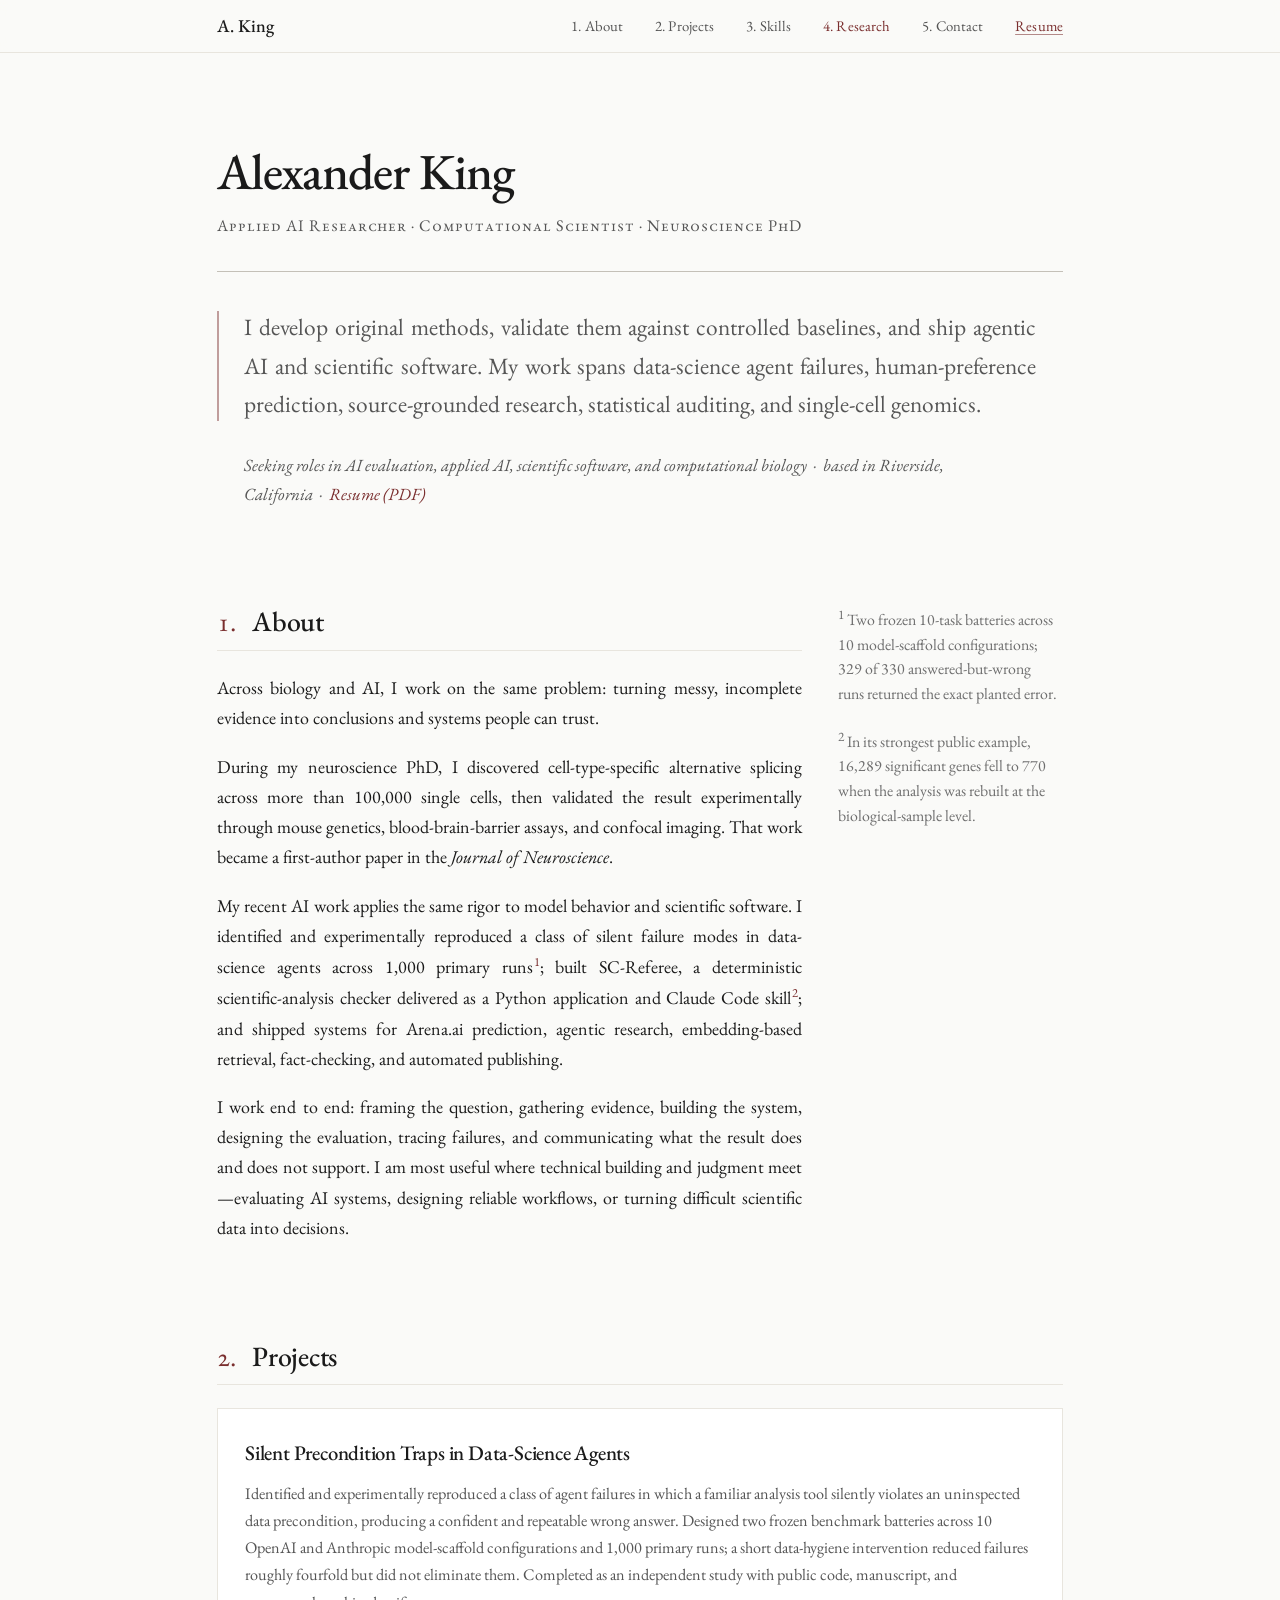
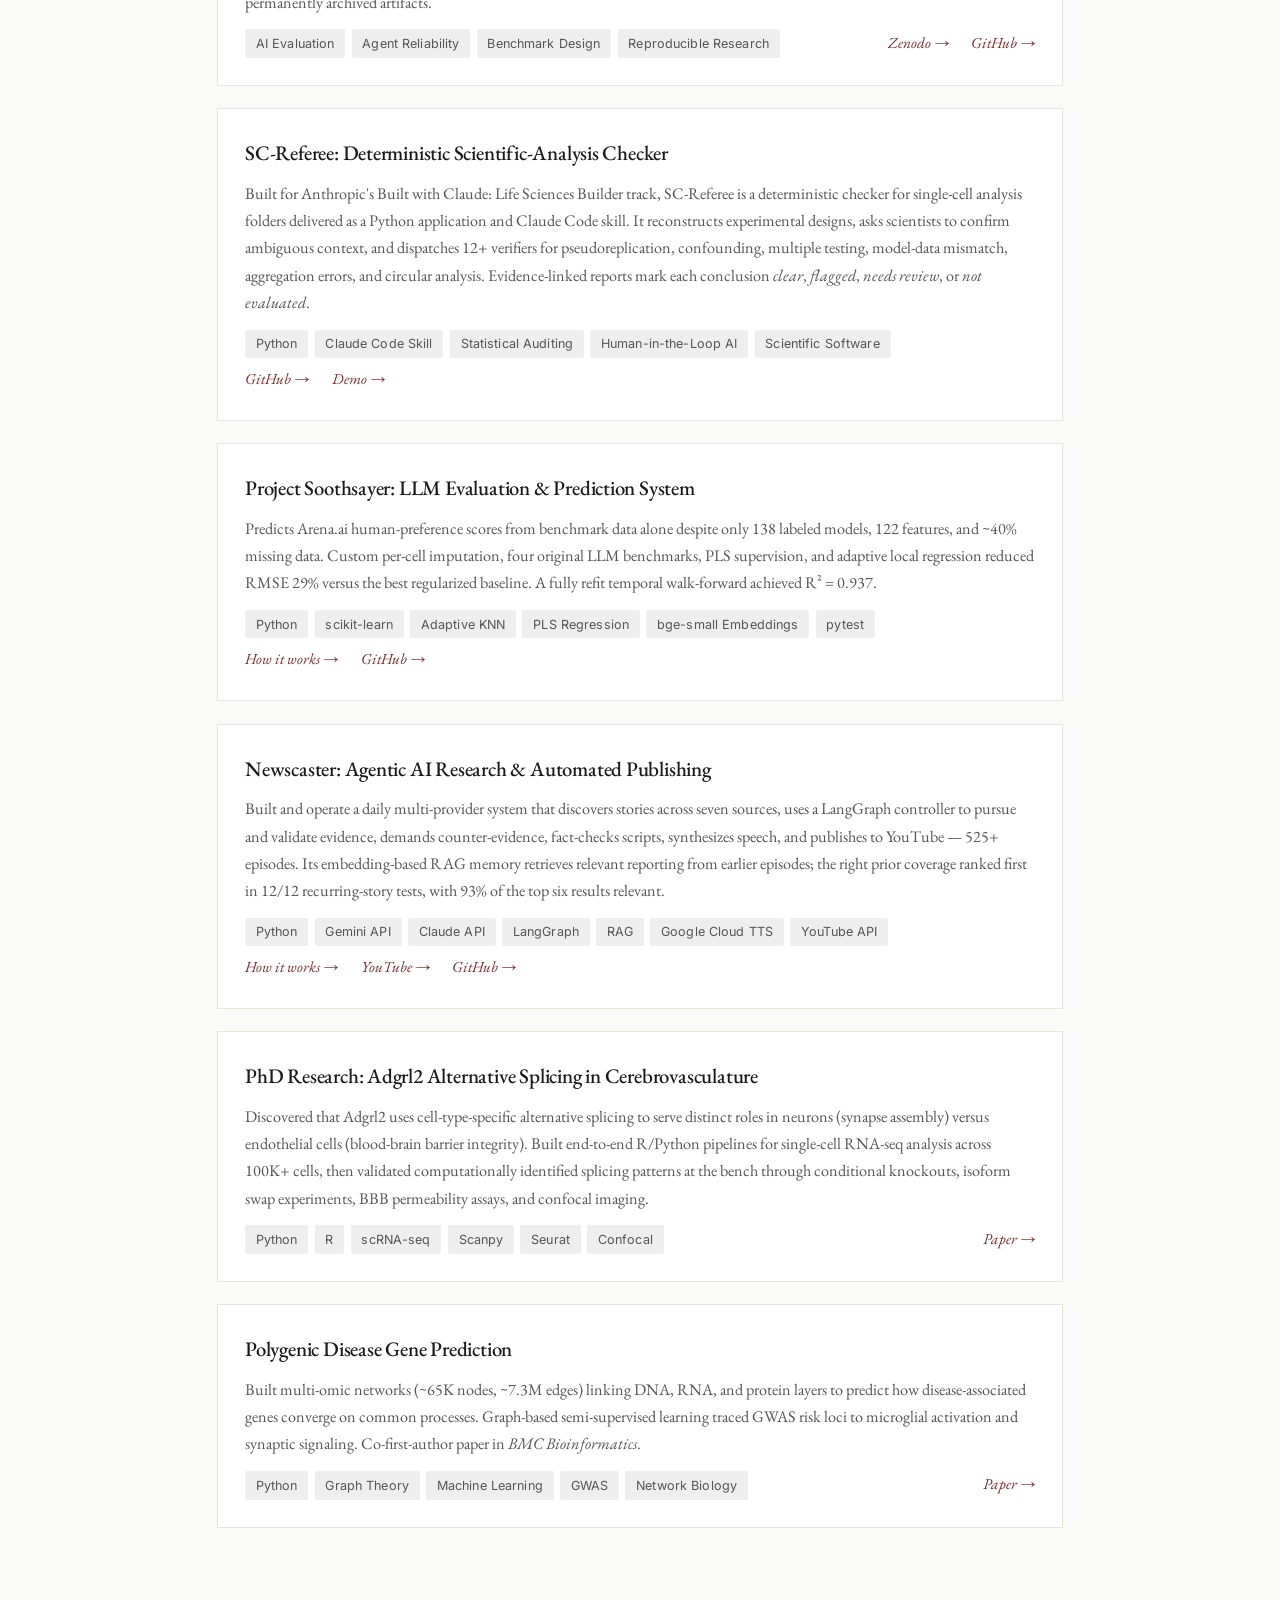
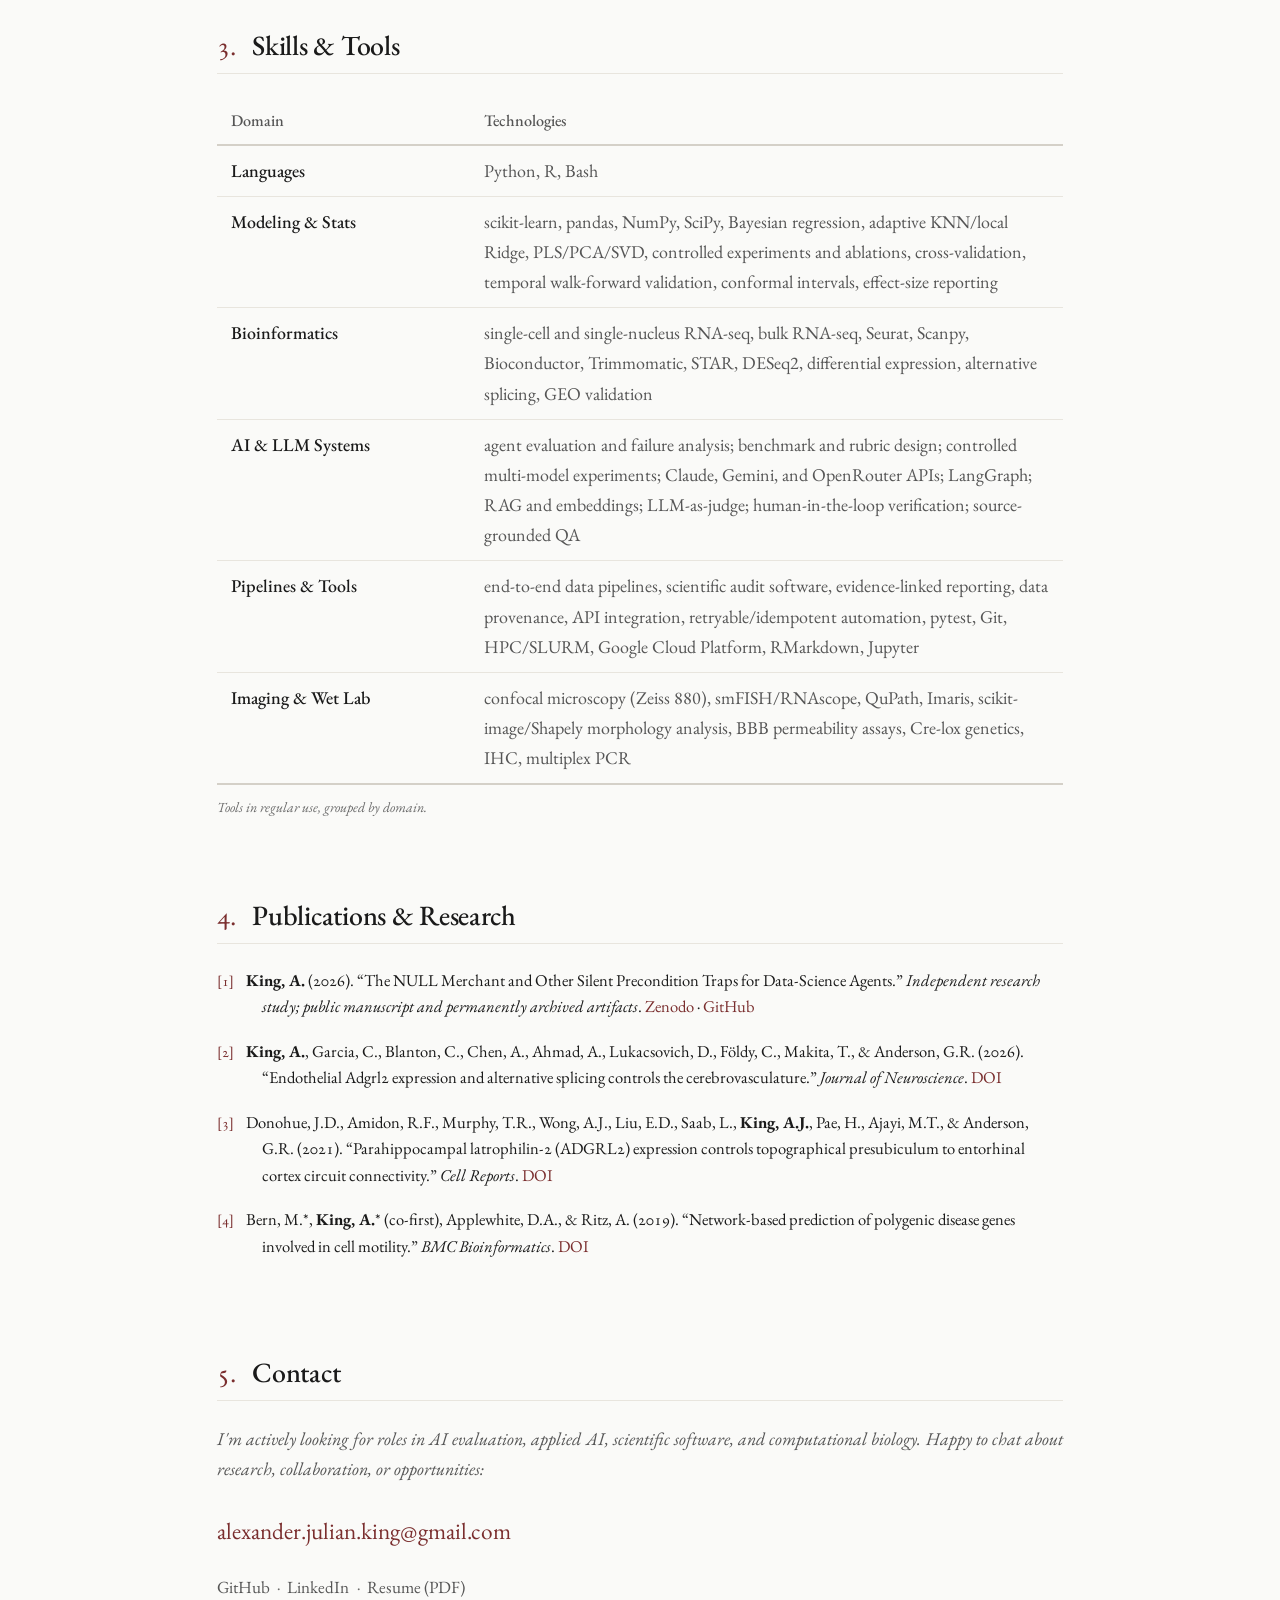
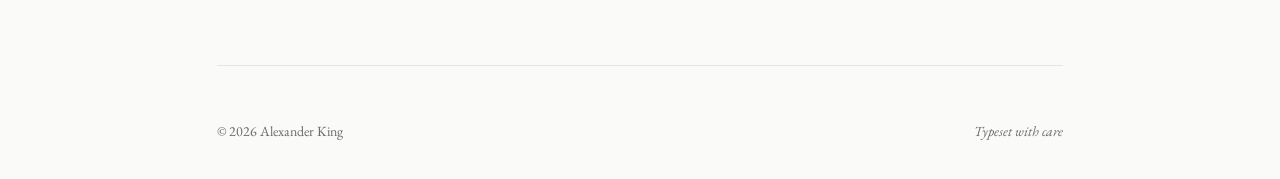
==== index.html @ b2c2dc6d "Refresh portfolio evidence and project framing" ====
<!DOCTYPE html>
<html lang="en">
<head>
  <meta charset="UTF-8">
  <meta name="viewport" content="width=device-width, initial-scale=1.0">
  <title>Alexander King — Applied AI Researcher &amp; Computational Scientist</title>
  <meta name="description" content="Applied AI researcher and neuroscience PhD who develops original methods, validates them against controlled baselines, and ships agentic AI and scientific software.">
  <meta property="og:title" content="Alexander King — Applied AI Researcher &amp; Computational Scientist">
  <meta property="og:description" content="Developing original methods, validating them against controlled baselines, and shipping agentic AI and scientific software.">
  <meta property="og:type" content="website">
  <meta property="og:image" content="og-image.png">
  <meta name="twitter:card" content="summary_large_image">
  <meta name="twitter:title" content="Alexander King — Applied AI Researcher &amp; Computational Scientist">
  <meta name="twitter:description" content="Building and evaluating reliable AI and scientific data systems.">
  <link rel="icon" href="data:image/svg+xml,<svg xmlns='http://www.w3.org/2000/svg' viewBox='0 0 100 100'><text y='.9em' font-size='90' font-family='Georgia, serif' fill='%237a2e2e'>A</text></svg>">
  <script>document.documentElement.classList.add('js');</script>
  <link rel="preconnect" href="https://fonts.googleapis.com">
  <link rel="preconnect" href="https://fonts.gstatic.com" crossorigin>
  <link href="https://fonts.googleapis.com/css2?family=EB+Garamond:ital,wght@0,400;0,500;0,600;1,400;1,500&family=Inter:wght@300;400;500&family=JetBrains+Mono:wght@400&display=swap" rel="stylesheet">
  <style>
    /* ===== Reset & Base ===== */
    *, *::before, *::after { box-sizing: border-box; margin: 0; padding: 0; }

    :root {
      --bg: #fafaf8;
      --bg-alt: #f3f2ef;
      --text: #1a1a1a;
      --text-muted: #555;
      --text-light: #6a6a6a;
      --accent: #7a2e2e;
      --accent-hover: #5c1e1e;
      --border: #d4d0c8;
      --border-light: #e8e5de;
      --card-bg: #ffffff;
      --card-border: #e8e5de;
      --card-hover-shadow: 0 2px 8px rgba(0,0,0,0.06);
      --rule: #c4c0b8;
      --sidenote-text: #6e6e6e;
      --tag-bg: #eee;
      --tag-text: #555;
      --font-serif: 'EB Garamond', 'Georgia', serif;
      --font-sans: 'Inter', -apple-system, sans-serif;
      --font-mono: 'JetBrains Mono', 'Menlo', monospace;
    }

    @media (prefers-color-scheme: dark) {
      :root {
        --bg: #141414;
        --bg-alt: #1c1c1c;
        --text: #d8d4cf;
        --text-muted: #a09a90;
        --text-light: #8a8580;
        --accent: #c46b6b;
        --accent-hover: #d98e8e;
        --border: #2e2e2e;
        --border-light: #252525;
        --card-bg: #1a1a1a;
        --card-border: #2a2a2a;
        --card-hover-shadow: 0 2px 12px rgba(0,0,0,0.3);
        --rule: #333;
        --sidenote-text: #8a8a8a;
        --tag-bg: #262626;
        --tag-text: #999;
      }
    }

    html {
      font-size: 18px;
      -webkit-text-size-adjust: 100%;
    }

    /* Smooth anchor scrolling is motion — gate it accordingly */
    @media (prefers-reduced-motion: no-preference) {
      html { scroll-behavior: smooth; }
    }

    /* Keep anchor targets clear of the sticky nav */
    [id] { scroll-margin-top: 3.4rem; }

    body {
      font-family: var(--font-serif);
      color: var(--text);
      background: var(--bg);
      line-height: 1.68;
      text-rendering: optimizeLegibility;
      -webkit-font-smoothing: antialiased;
    }

    /* Selected text gets the house burgundy, not browser blue */
    ::selection {
      background: color-mix(in srgb, var(--accent) 22%, transparent);
    }

    /* ===== Layout ===== */
    .page-wrapper {
      max-width: 900px;
      margin: 0 auto;
      padding: 0 1.5rem;
      position: relative;
    }

    .content-column {
      max-width: 65ch;
    }

    /* Sidenote margin area */
    .with-sidenotes {
      display: grid;
      grid-template-columns: 65ch 1fr;
      gap: 2rem;
      max-width: 900px;
    }

    .sidenote {
      font-size: 0.88rem;
      color: var(--sidenote-text);
      line-height: 1.55;
      padding-top: 0.25rem;
      font-family: var(--font-serif);
      align-self: start;
    }

    .sidenote-number {
      font-size: 0.7rem;
      color: var(--accent);
      vertical-align: super;
      margin-left: 1px;
    }

    .sidenote-number::after { display: none; }

    .sidenote p {
      margin-bottom: 0.9rem;
      text-align: left;
      padding: 2px 4px;
      margin-left: -4px;
      border-radius: 2px;
      transition: background-color 0.2s ease;
    }

    .sidenote p:last-child {
      margin-bottom: 0;
    }

    /* Reference and margin note illuminate each other — a nod to the curious reader.
       :has() is progressive enhancement; older browsers simply skip it */
    .with-sidenotes:has(#fnref-1:hover) #fn-1,
    .with-sidenotes:has(#fn-1:hover) #fn-1,
    .with-sidenotes:has(#fnref-2:hover) #fn-2,
    .with-sidenotes:has(#fn-2:hover) #fn-2,
    .sidenote p:target {
      background-color: color-mix(in srgb, var(--accent) 9%, transparent);
    }

    .with-sidenotes:has(#fn-1:hover) #fnref-1,
    .with-sidenotes:has(#fn-2:hover) #fnref-2 {
      color: var(--accent-hover);
    }

    /* Section number: starts at reduced opacity, inks in after the rule draws */
    .section-heading .section-number {
      opacity: 0.38;
      transition: opacity 0.55s ease 0.55s;
    }

    .section-heading.visible .section-number {
      opacity: 1;
    }

    /* Sidenote appears slightly after body text — like a typesetter adding margin notes */
    .sidenote.fade-in {
      transition-delay: 380ms;
    }

    @media (max-width: 860px) {
      .with-sidenotes {
        display: block;
        max-width: 65ch;
      }
      .sidenote {
        display: block;
        margin: 0.5rem 0 0.5rem 1.5rem;
        padding: 0.5rem 0 0.5rem 0.75rem;
        border-left: 2px solid var(--border-light);
        font-size: 0.82rem;
      }
    }

    /* ===== Typography ===== */
    h1, h2, h3 {
      font-family: var(--font-serif);
      font-weight: 500;
      letter-spacing: -0.01em;
    }

    .section-heading {
      font-size: 1.55rem;
      margin-bottom: 1.25rem;
      padding-bottom: 0.3rem;
      position: relative;
    }

    .section-heading::after {
      content: '';
      display: block;
      position: absolute;
      bottom: 0;
      left: 0;
      height: 1px;
      background: var(--border-light);
      width: 0;
      transition: width 0.8s cubic-bezier(0.25, 0.46, 0.45, 0.94) 0.12s;
    }

    .section-heading.visible::after {
      width: 100%;
    }

    .section-number {
      color: var(--accent);
      font-variant-numeric: oldstyle-nums;
      margin-right: 0.4em;
      font-weight: 400;
    }

    p {
      margin-bottom: 1rem;
      text-align: justify;
      hyphens: auto;
      -webkit-hyphens: auto;
    }

    a {
      color: var(--accent);
      text-decoration: none;
      position: relative;
      transition: color 0.2s ease;
    }

    a::after {
      content: '';
      position: absolute;
      bottom: -1px;
      left: 0;
      width: 0;
      height: 1px;
      background: var(--accent-hover);
      transition: width 0.25s ease;
    }

    a:hover {
      color: var(--accent-hover);
    }

    a:hover::after {
      width: 100%;
    }

    a:focus-visible {
      outline: 2px solid var(--accent);
      outline-offset: 2px;
      border-radius: 2px;
    }

    /* ===== Header / Hero ===== */
    .hero {
      padding: 5rem 0 2.5rem;
    }

    .hero-name {
      font-family: var(--font-serif);
      font-size: 2.8rem;
      font-weight: 500;
      letter-spacing: -0.02em;
      line-height: 1.15;
      margin-bottom: 0.6rem;
    }

    .hero-subtitle {
      font-family: var(--font-serif);
      font-size: 0.9rem;
      letter-spacing: 0.06em;
      color: var(--text-muted);
      font-variant: small-caps;
      margin-bottom: 1.8rem;
    }

    .hero-rule {
      border: none;
      height: 1px;
      background: var(--rule);
      margin-bottom: 2rem;
    }

    .abstract {
      margin-bottom: 0;
      position: relative;
    }

    /* Vertical rule: draws downward after the hero loads — editorial citation bar */
    .abstract::before {
      content: '';
      position: absolute;
      left: 0;
      top: 0.15em;
      bottom: 0.15em;
      width: 2px;
      background: var(--accent);
      opacity: 0;
      transform: scaleY(0);
      transform-origin: top center;
      animation: drawAbstractRule 0.6s cubic-bezier(0.25, 0.46, 0.45, 0.94) 1.15s forwards;
    }

    @media (max-width: 600px) {
      .abstract::before { display: none; }
    }

    @keyframes drawAbstractRule {
      0%   { opacity: 0;    transform: scaleY(0); }
      18%  { opacity: 0.45; transform: scaleY(0); }
      100% { opacity: 0.45; transform: scaleY(1); }
    }

    .abstract-label {
      font-family: var(--font-serif);
      font-size: 1.1rem;
      font-weight: 400;
      font-style: italic;
      display: block;
      margin-bottom: 0.5rem;
      color: var(--text);
    }

    .abstract p {
      font-size: 1.3rem;
      line-height: 1.65;
      color: var(--text-muted);
      margin-left: 1.5rem;
      margin-right: 1.5rem;
    }

    /* Availability line — the one thing a 45-second reader must not miss */
    .hero-status {
      font-size: 0.95rem;
      font-style: italic;
      color: var(--text-muted);
      margin: 1.5rem 1.5rem 0;
      text-align: left;
      /* Metadata, not prose: never hyphenate */
      hyphens: none;
      -webkit-hyphens: none;
    }

    .hero-status a {
      white-space: nowrap;
    }

    .hero-status .contact-dot {
      margin: 0 0.35rem;
    }

    /* ===== Sections ===== */
    section {
      padding: 2.5rem 0 1.5rem;
    }

    /* ===== Project Cards ===== */
    .project-card {
      border: 1px solid var(--card-border);
      background: var(--card-bg);
      padding: 1.5rem;
      margin-bottom: 1.25rem;
      transition: transform 0.2s ease, box-shadow 0.2s ease;
      position: relative;
    }

    .project-card:hover {
      transform: translateY(-2px);
      box-shadow: var(--card-hover-shadow);
    }

    /* Left accent bar — draws downward on hover like a bookmark */
    .project-card::before {
      content: '';
      position: absolute;
      left: 0;
      top: 0;
      bottom: 0;
      width: 2px;
      background: var(--accent);
      transform: scaleY(0);
      transform-origin: top center;
      transition: transform 0.22s ease;
    }

    .project-card:hover::before {
      transform: scaleY(1);
    }

    .project-title {
      font-family: var(--font-serif);
      font-size: 1.15rem;
      font-weight: 500;
      margin-bottom: 0.5rem;
      color: var(--text);
    }

    .project-desc {
      font-size: 0.9rem;
      color: var(--text-muted);
      margin-bottom: 0.75rem;
      text-align: left;
      /* Sits above the card's stretched-link overlay so the text stays selectable */
      position: relative;
      z-index: 1;
    }

    .project-meta {
      display: flex;
      align-items: center;
      justify-content: space-between;
      flex-wrap: wrap;
      gap: 0.5rem;
    }

    .tags {
      display: flex;
      flex-wrap: wrap;
      gap: 0.35rem;
    }

    .tag {
      font-size: 0.7rem;
      font-family: var(--font-sans);
      background: var(--tag-bg);
      color: var(--tag-text);
      padding: 0.2rem 0.6rem;
      border-radius: 2px;
      letter-spacing: 0.01em;
    }

    .read-more {
      font-size: 0.85rem;
      font-family: var(--font-serif);
      font-style: italic;
      white-space: nowrap;
    }

    .card-links {
      display: flex;
      gap: 1.25rem;
      white-space: nowrap;
    }

    .card-link-primary {
      position: static;
    }

    .card-link-primary::after {
      content: '';
      position: absolute;
      inset: 0;
      width: auto;
      height: auto;
      background: none;
    }

    .card-links a:not(.card-link-primary) {
      position: relative;
      z-index: 1;
    }

    /* ===== Skills Table ===== */
    .skills-table {
      width: 100%;
      border-collapse: collapse;
      font-size: 1rem;
    }

    .skills-table caption {
      caption-side: bottom;
      font-size: 0.78rem;
      color: var(--text-light);
      padding-top: 0.6rem;
      text-align: left;
      font-style: italic;
    }

    .skills-table th,
    .skills-table td {
      text-align: left;
      padding: 0.55rem 0.75rem;
      border-bottom: 1px solid var(--border-light);
    }

    .skills-table thead th {
      border-bottom: 2px solid var(--border);
      font-family: var(--font-serif);
      font-weight: 500;
      font-size: 0.9rem;
      color: var(--text-muted);
    }

    .skills-table tbody th {
      font-weight: 500;
      color: var(--text);
      font-family: var(--font-serif);
      white-space: nowrap;
      vertical-align: top;
      width: 30%;
    }

    .skills-table tbody td {
      color: var(--text-muted);
    }

    .skills-table tbody tr:last-child th,
    .skills-table tbody tr:last-child td {
      border-bottom: 2px solid var(--border);
    }

    /* ===== Bibliography ===== */
    .bib-list {
      list-style: none;
      counter-reset: bib;
    }

    .bib-item {
      padding-left: 2.5rem;
      text-indent: -2.5rem;
      margin-bottom: 1rem;
      font-size: 0.92rem;
      line-height: 1.6;
      text-align: left;
      /* Citation years in oldstyle figures, like a proper journal */
      font-variant-numeric: oldstyle-nums;
    }

    .bib-number {
      font-family: var(--font-serif);
      font-size: 0.82rem;
      color: var(--accent);
      margin-right: 0.5rem;
    }

    .bib-item em {
      font-style: italic;
    }

    /* ===== Contact ===== */
    .contact-preamble {
      font-size: 1rem;
      color: var(--text-muted);
      margin-bottom: 1.5rem;
      font-style: italic;
    }

    .contact-email {
      font-size: 1.3rem;
      margin-bottom: 1.25rem;
    }

    .contact-email a {
      color: var(--accent);
    }

    .contact-secondary {
      list-style: none;
      display: flex;
      gap: 0.4rem;
      align-items: center;
      font-size: 0.95rem;
      color: var(--text-muted);
    }

    .contact-secondary a {
      color: var(--text-muted);
    }

    .contact-secondary a:hover {
      color: var(--accent);
    }

    .contact-dot {
      color: var(--text-light);
      user-select: none;
    }

    /* ===== Footer ===== */
    footer {
      padding: 3rem 0 2rem;
      border-top: 1px solid var(--border-light);
      margin-top: 2rem;
      font-size: 0.78rem;
      color: var(--text-light);
      display: flex;
      justify-content: space-between;
      align-items: center;
    }

    .footer-note {
      font-style: italic;
      font-family: var(--font-serif);
    }

    .hero { position: relative; z-index: 1; }

    /* ===== Scroll Animations ===== */
    /* Hidden start state only applies when JS is running (.js set in <head>),
       so a blocked or failed script never leaves the page blank */
    .js .fade-in {
      opacity: 0;
      transform: translateY(20px);
      transition: opacity 0.6s ease-out, transform 0.6s ease-out;
    }

    .js .fade-in.visible {
      opacity: 1;
      transform: translateY(0);
    }

    .stagger-1 { transition-delay: 0ms; }
    .stagger-2 { transition-delay: 60ms; }
    .stagger-3 { transition-delay: 120ms; }
    .stagger-4 { transition-delay: 180ms; }

    /* Project cards enter from the left (horizontal shift) rather than rising from below */
    .js .project-card.fade-in {
      transform: translateX(-14px);
    }

    .js .project-card.fade-in.visible {
      transform: translateX(0);
    }

    /* Hero load animation */
    .hero-anim {
      opacity: 0;
      transform: translateY(18px);
      animation: heroFadeIn 0.7s ease-out forwards;
    }

    .hero-anim-1 { animation-delay: 0ms; }
    .hero-anim-2 { animation-delay: 120ms; }
    .hero-anim-3 { animation-delay: 240ms; }
    .hero-anim-4 { animation-delay: 400ms; }
    .hero-anim-5 { animation-delay: 520ms; }

    @keyframes heroFadeIn {
      to {
        opacity: 1;
        transform: translateY(0);
      }
    }

    /* Respect reduced motion */
    @media (prefers-reduced-motion: reduce) {
      .js .fade-in {
        opacity: 1;
        transform: none;
        transition: none;
      }
      .hero-anim {
        opacity: 1;
        transform: none;
        animation: none;
      }
      .project-card {
        transition: none;
      }
      .js .project-card.fade-in {
        transform: none;
      }
      .project-card::before {
        transition: none;
      }
      a::after {
        transition: none;
      }
      .section-heading::after {
        transition: none;
        width: 100%;
      }
      .section-heading .section-number {
        opacity: 1;
        transition: none;
      }
      .abstract::before {
        animation: none;
        transform: scaleY(1);
        opacity: 0.45;
      }
      .nav-progress {
        animation: none;
      }
    }

    /* ===== Reading Progress Bar ===== */
    .nav-progress {
      position: absolute;
      bottom: 0;
      left: 0;
      height: 2px;
      background: var(--accent);
      width: 100%;
      transform: scaleX(0);
      transform-origin: left center;
      opacity: 0.85;
      pointer-events: none;
    }

    @supports (animation-timeline: scroll()) {
      .nav-progress {
        animation: nav-progress-grow linear both;
        animation-timeline: scroll(root block);
      }

      @keyframes nav-progress-grow {
        from { transform: scaleX(0); }
        to   { transform: scaleX(1); }
      }
    }

    /* ===== Skip Link ===== */
    .skip-link {
      position: absolute;
      top: -100%;
      left: 1rem;
      padding: 0.5rem 1rem;
      background: var(--accent);
      color: #fff;
      font-family: var(--font-sans);
      font-size: 0.82rem;
      z-index: 200;
      border-radius: 0 0 4px 4px;
    }

    .skip-link:focus {
      top: 0;
    }

    .skip-link::after { display: none; }

    /* ===== Navigation ===== */
    .site-nav {
      position: sticky;
      top: 0;
      background: var(--bg);
      z-index: 100;
      border-bottom: 1px solid var(--border-light);
      padding: 0.6rem 0;
      backdrop-filter: blur(8px);
      -webkit-backdrop-filter: blur(8px);
      background: color-mix(in srgb, var(--bg) 88%, transparent);
    }

    .nav-inner {
      max-width: 900px;
      margin: 0 auto;
      padding: 0 1.5rem;
      display: flex;
      align-items: center;
      gap: 1.75rem;
      overflow-x: auto;
    }

    .nav-name {
      font-family: var(--font-serif);
      font-size: 1rem;
      font-weight: 500;
      color: var(--text);
      text-decoration: none;
      margin-right: auto;
      white-space: nowrap;
    }

    .nav-name::after { display: none; }

    .nav-link {
      font-size: 0.82rem;
      font-family: var(--font-serif);
      color: var(--text-muted);
      text-decoration: none;
      white-space: nowrap;
      letter-spacing: 0.01em;
      transition: color 0.2s;
    }

    .nav-link::after { display: none; }

    .nav-link:hover,
    .nav-link.active {
      color: var(--accent);
    }

    /* Resume link reads as the nav's one quiet call to action.
       The underline marks it as an action, so accent can't be mistaken
       for the scroll-spy's accent-means-active signal */
    .nav-resume {
      color: var(--accent);
      text-decoration: underline;
      text-decoration-thickness: 1px;
      text-underline-offset: 0.2em;
      text-decoration-color: color-mix(in srgb, var(--accent) 55%, transparent);
    }

    .nav-resume:hover {
      color: var(--accent-hover);
      text-decoration-color: var(--accent-hover);
    }

    /* ===== Responsive ===== */
    @media (max-width: 600px) {
      html { font-size: 16px; }

      /* Justification is a desktop signature; at ~40ch it opens rivers */
      p { text-align: left; }

      .hero { padding: 3.5rem 0 2rem; }

      .hero-name { font-size: 2.1rem; }

      .hero-subtitle { font-size: 0.75rem; }

      .abstract p {
        margin-left: 0.5rem;
        margin-right: 0.5rem;
      }

      .hero-status {
        margin-left: 0.5rem;
        margin-right: 0.5rem;
      }

      .section-heading { font-size: 1.35rem; }

      .project-card { padding: 1.2rem; }

      /* Skills table stacks: domain becomes a small label above its list */
      .skills-table,
      .skills-table tbody,
      .skills-table tr,
      .skills-table tbody th,
      .skills-table td {
        display: block;
        width: 100%;
      }

      .skills-table thead,
      .skills-table caption {
        position: absolute;
        width: 1px;
        height: 1px;
        overflow: hidden;
        clip-path: inset(50%);
      }

      .skills-table tbody th {
        white-space: normal;
        border-bottom: none;
        padding: 0.9rem 0 0.15rem;
        font-family: var(--font-sans);
        font-weight: 500;
        font-size: 0.72rem;
        letter-spacing: 0.08em;
        text-transform: uppercase;
        color: var(--text-muted);
      }

      .skills-table td {
        padding: 0 0 0.9rem;
        border-bottom: 1px solid var(--border-light);
      }

      .skills-table tbody tr:last-child th { border-bottom: none; }

      footer { flex-direction: column; gap: 0.5rem; text-align: center; }

      .nav-inner { gap: 1rem; padding: 0 1rem; }

      .nav-link { padding: 0.5rem 0; }

      .nav-link .nav-number { display: none; }

      /* Six links don't fit at 375px; mobile gets the resume in the hero and contact instead */
      .nav-resume { display: none; }
    }

    /* ===== Print ===== */
    @media print {
      .site-nav { display: none; }

      body {
        font-size: 11pt;
        color: #000;
        background: #fff;
      }

      .page-wrapper { max-width: 100%; padding: 0; }

      .hero { padding: 1cm 0; }

      section { padding: 0.5cm 0; break-inside: avoid; }

      .project-card {
        box-shadow: none;
        border: 1px solid #ccc;
        break-inside: avoid;
      }

      .project-card:hover { transform: none; box-shadow: none; }

      a { color: #000; }
      a::after { display: none; }

      .fade-in {
        opacity: 1 !important;
        transform: none !important;
      }

      footer { border-top: 1px solid #ccc; }
    }
  </style>
</head>
<body>

  <a href="#main" class="skip-link">Skip to content</a>

  <!-- Navigation -->
  <nav class="site-nav" aria-label="Primary navigation">
    <div class="nav-progress" aria-hidden="true"></div>
    <div class="nav-inner">
      <a href="#top" class="nav-name">A. King</a>
      <a href="#about" class="nav-link"><span class="nav-number">1. </span>About</a>
      <a href="#projects" class="nav-link"><span class="nav-number">2. </span>Projects</a>
      <a href="#skills" class="nav-link"><span class="nav-number">3. </span>Skills</a>
      <a href="#publications" class="nav-link"><span class="nav-number">4. </span>Research</a>
      <a href="#contact" class="nav-link"><span class="nav-number">5. </span>Contact</a>
      <a href="Alexander_King_Resume.pdf" class="nav-link nav-resume" target="_blank" rel="noopener">Resume</a>
    </div>
  </nav>

  <div class="page-wrapper">

    <!-- Hero -->
    <header class="hero" id="top">
      <h1 class="hero-name hero-anim hero-anim-1">Alexander King</h1>
      <p class="hero-subtitle hero-anim hero-anim-2">Applied AI Researcher &middot; Computational Scientist &middot; Neuroscience PhD</p>
      <hr class="hero-rule hero-anim hero-anim-3" aria-hidden="true">
      <div class="abstract hero-anim hero-anim-4">

        <p>I develop original methods, validate them against controlled baselines, and ship agentic AI and scientific software. My work spans data-science agent failures, human-preference prediction, source-grounded research, statistical auditing, and single-cell genomics.</p>
      </div>
      <p class="hero-status hero-anim hero-anim-5">Seeking roles in AI evaluation, applied AI, scientific software, and computational biology<span class="contact-dot" aria-hidden="true">&middot;</span>based in Riverside, California<span class="contact-dot" aria-hidden="true">&middot;</span><a href="Alexander_King_Resume.pdf" target="_blank" rel="noopener">Resume (PDF)</a></p>
    </header>

    <main id="main">

      <!-- Section 1: About -->
      <section id="about" aria-labelledby="about-heading">
        <div class="with-sidenotes">
          <div>
            <h2 class="section-heading fade-in" id="about-heading">
              <span class="section-number">1.</span> About
            </h2>
            <p class="fade-in stagger-1">Across biology and AI, I work on the same problem: turning messy, incomplete evidence into conclusions and systems people can trust.</p>
            <p class="fade-in stagger-2">During my neuroscience PhD, I discovered cell-type-specific alternative splicing across more than 100,000 single cells, then validated the result experimentally through mouse genetics, blood-brain-barrier assays, and confocal imaging. That work became a first-author paper in the <em>Journal of Neuroscience</em>.</p>
            <p class="fade-in stagger-3">My recent AI work applies the same rigor to model behavior and scientific software. I identified and experimentally reproduced a class of silent failure modes in data-science agents across 1,000 primary runs<a class="sidenote-number" id="fnref-1" href="#fn-1" role="doc-noteref" aria-label="Sidenote 1">1</a>; built SC-Referee, a deterministic scientific-analysis checker delivered as a Python application and Claude Code skill<a class="sidenote-number" id="fnref-2" href="#fn-2" role="doc-noteref" aria-label="Sidenote 2">2</a>; and shipped systems for Arena.ai prediction, agentic research, embedding-based retrieval, fact-checking, and automated publishing.</p>
            <p class="fade-in stagger-4">I work end to end: framing the question, gathering evidence, building the system, designing the evaluation, tracing failures, and communicating what the result does and does not support. I am most useful where technical building and judgment meet&mdash;evaluating AI systems, designing reliable workflows, or turning difficult scientific data into decisions.</p>
          </div>
          <aside class="sidenote fade-in" aria-label="Sidenotes">
            <p id="fn-1" role="doc-footnote"><sup>1</sup> Two frozen 10-task batteries across 10 model-scaffold configurations; 329 of 330 answered-but-wrong runs returned the exact planted error.</p>
            <p id="fn-2" role="doc-footnote"><sup>2</sup> In its strongest public example, 16,289 significant genes fell to 770 when the analysis was rebuilt at the biological-sample level.</p>
          </aside>
        </div>
      </section>

      <!-- Section 2: Projects -->
      <section id="projects" aria-labelledby="projects-heading">
        <h2 class="section-heading fade-in" id="projects-heading">
          <span class="section-number">2.</span> Projects
        </h2>

        <article class="project-card fade-in stagger-1">
          <h3 class="project-title">Silent Precondition Traps in Data-Science Agents</h3>
          <p class="project-desc">Identified and experimentally reproduced a class of agent failures in which a familiar analysis tool silently violates an uninspected data precondition, producing a confident and repeatable wrong answer. Designed two frozen benchmark batteries across 10 OpenAI and Anthropic model-scaffold configurations and 1,000 primary runs; a short data-hygiene intervention reduced failures roughly fourfold but did not eliminate them. Completed as an independent study with public code, manuscript, and permanently archived artifacts.</p>
          <div class="project-meta">
            <div class="tags">
              <span class="tag">AI Evaluation</span>
              <span class="tag">Agent Reliability</span>
              <span class="tag">Benchmark Design</span>
              <span class="tag">Reproducible Research</span>
            </div>
            <span class="card-links">
              <a href="https://doi.org/10.5281/zenodo.21383254" class="read-more card-link-primary" target="_blank" rel="noopener noreferrer" aria-label="View the permanent research archive on Zenodo">Zenodo &rarr;</a>
              <a href="https://github.com/AlexanderJulianKing/silent-precondition-traps" class="read-more" target="_blank" rel="noopener noreferrer" aria-label="View Silent Precondition Traps on GitHub">GitHub &rarr;</a>
            </span>
          </div>
        </article>

        <article class="project-card fade-in stagger-2">
          <h3 class="project-title">SC-Referee: Deterministic Scientific-Analysis Checker</h3>
          <p class="project-desc">Built for Anthropic's Built with Claude: Life Sciences Builder track, SC-Referee is a deterministic checker for single-cell analysis folders delivered as a Python application and Claude Code skill. It reconstructs experimental designs, asks scientists to confirm ambiguous context, and dispatches 12+ verifiers for pseudoreplication, confounding, multiple testing, model-data mismatch, aggregation errors, and circular analysis. Evidence-linked reports mark each conclusion <em>clear</em>, <em>flagged</em>, <em>needs review</em>, or <em>not evaluated</em>.</p>
          <div class="project-meta">
            <div class="tags">
              <span class="tag">Python</span>
              <span class="tag">Claude Code Skill</span>
              <span class="tag">Statistical Auditing</span>
              <span class="tag">Human-in-the-Loop AI</span>
              <span class="tag">Scientific Software</span>
            </div>
            <span class="card-links">
              <a href="https://github.com/AlexanderJulianKing/sc-referee" class="read-more card-link-primary" target="_blank" rel="noopener noreferrer" aria-label="View SC-Referee on GitHub">GitHub &rarr;</a>
              <a href="https://www.youtube.com/watch?v=1VGWTWFhlNI" class="read-more" target="_blank" rel="noopener noreferrer" aria-label="Watch the SC-Referee demo">Demo &rarr;</a>
            </span>
          </div>
        </article>

        <article class="project-card fade-in stagger-3">
          <h3 class="project-title">Project Soothsayer: LLM Evaluation &amp; Prediction System</h3>
          <p class="project-desc">Predicts Arena.ai human-preference scores from benchmark data alone despite only 138 labeled models, 122 features, and ~40% missing data. Custom per-cell imputation, four original LLM benchmarks, PLS supervision, and adaptive local regression reduced RMSE 29% versus the best regularized baseline. A fully refit temporal walk-forward achieved R&sup2; = 0.937.</p>
          <div class="project-meta">
            <div class="tags">
              <span class="tag">Python</span>
              <span class="tag">scikit-learn</span>
              <span class="tag">Adaptive KNN</span>
              <span class="tag">PLS Regression</span>
              <span class="tag">bge-small Embeddings</span>
              <span class="tag">pytest</span>
            </div>
            <span class="card-links">
              <a href="soothsayer_explainer.html" class="read-more card-link-primary" aria-label="Read the Soothsayer deep dive">How it works &rarr;</a>
              <a href="https://github.com/AlexanderJulianKing/project-soothsayer" class="read-more" target="_blank" rel="noopener noreferrer" aria-label="View Soothsayer on GitHub">GitHub &rarr;</a>
            </span>
          </div>
        </article>

        <article class="project-card fade-in stagger-4">
          <h3 class="project-title">Newscaster: Agentic AI Research &amp; Automated Publishing</h3>
          <p class="project-desc">Built and operate a daily multi-provider system that discovers stories across seven sources, uses a LangGraph controller to pursue and validate evidence, demands counter-evidence, fact-checks scripts, synthesizes speech, and publishes to YouTube &mdash; 525+ episodes. Its embedding-based RAG memory retrieves relevant reporting from earlier episodes; the right prior coverage ranked first in 12/12 recurring-story tests, with 93% of the top six results relevant.</p>
          <div class="project-meta">
            <div class="tags">
              <span class="tag">Python</span>
              <span class="tag">Gemini API</span>
              <span class="tag">Claude API</span>
              <span class="tag">LangGraph</span>
              <span class="tag">RAG</span>
              <span class="tag">Google Cloud TTS</span>
              <span class="tag">YouTube API</span>
            </div>
            <span class="card-links">
              <a href="newscaster_overview.html" class="read-more card-link-primary" aria-label="Read the Newscaster deep dive">How it works &rarr;</a>
              <a href="https://www.youtube.com/@NewsFromAlex" class="read-more" target="_blank" rel="noopener noreferrer" aria-label="View Newscaster on YouTube">YouTube &rarr;</a>
              <a href="https://github.com/AlexanderJulianKing/ai-news-podcast" class="read-more" target="_blank" rel="noopener noreferrer" aria-label="View Newscaster on GitHub">GitHub &rarr;</a>
            </span>
          </div>
        </article>

        <article class="project-card fade-in stagger-1">
          <h3 class="project-title">PhD Research: Adgrl2 Alternative Splicing in Cerebrovasculature</h3>
          <p class="project-desc">Discovered that Adgrl2 uses cell-type-specific alternative splicing to serve distinct roles in neurons (synapse assembly) versus endothelial cells (blood-brain barrier integrity). Built end-to-end R/Python pipelines for single-cell RNA-seq analysis across 100K+ cells, then validated computationally identified splicing patterns at the bench through conditional knockouts, isoform swap experiments, BBB permeability assays, and confocal imaging.</p>
          <div class="project-meta">
            <div class="tags">
              <span class="tag">Python</span>
              <span class="tag">R</span>
              <span class="tag">scRNA-seq</span>
              <span class="tag">Scanpy</span>
              <span class="tag">Seurat</span>
              <span class="tag">Confocal</span>
            </div>
            <a href="https://www.jneurosci.org/content/46/16/e0019262026" class="read-more card-link-primary" target="_blank" rel="noopener noreferrer" aria-label="Read the paper in the Journal of Neuroscience">Paper &rarr;</a>
          </div>
        </article>

        <article class="project-card fade-in stagger-2">
          <h3 class="project-title">Polygenic Disease Gene Prediction</h3>
          <p class="project-desc">Built multi-omic networks (~65K nodes, ~7.3M edges) linking DNA, RNA, and protein layers to predict how disease-associated genes converge on common processes. Graph-based semi-supervised learning traced GWAS risk loci to microglial activation and synaptic signaling. Co-first-author paper in <em>BMC Bioinformatics</em>.</p>
          <div class="project-meta">
            <div class="tags">
              <span class="tag">Python</span>
              <span class="tag">Graph Theory</span>
              <span class="tag">Machine Learning</span>
              <span class="tag">GWAS</span>
              <span class="tag">Network Biology</span>
            </div>
            <a href="https://bmcbioinformatics.biomedcentral.com/articles/10.1186/s12859-019-2834-1" class="read-more card-link-primary" target="_blank" rel="noopener noreferrer" aria-label="Read the BMC Bioinformatics paper">Paper &rarr;</a>
          </div>
        </article>
      </section>

      <!-- Section 3: Skills & Tools -->
      <section id="skills" aria-labelledby="skills-heading">
        <h2 class="section-heading fade-in" id="skills-heading">
          <span class="section-number">3.</span> Skills &amp; Tools
        </h2>
        <div class="fade-in stagger-1">
          <table class="skills-table">
            <caption>Tools in regular use, grouped by domain.</caption>
            <thead>
              <tr>
                <th scope="col">Domain</th>
                <th scope="col">Technologies</th>
              </tr>
            </thead>
            <tbody>
              <tr>
                <th scope="row">Languages</th>
                <td>Python, R, Bash</td>
              </tr>
              <tr>
                <th scope="row">Modeling &amp; Stats</th>
                <td>scikit-learn, pandas, NumPy, SciPy, Bayesian regression, adaptive KNN/local Ridge, PLS/PCA/SVD, controlled experiments and ablations, cross-validation, temporal walk-forward validation, conformal intervals, effect-size reporting</td>
              </tr>
              <tr>
                <th scope="row">Bioinformatics</th>
                <td>single-cell and single-nucleus RNA-seq, bulk RNA-seq, Seurat, Scanpy, Bioconductor, Trimmomatic, STAR, DESeq2, differential expression, alternative splicing, GEO validation</td>
              </tr>
              <tr>
                <th scope="row">AI &amp; LLM Systems</th>
                <td>agent evaluation and failure analysis; benchmark and rubric design; controlled multi-model experiments; Claude, Gemini, and OpenRouter APIs; LangGraph; RAG and embeddings; LLM-as-judge; human-in-the-loop verification; source-grounded QA</td>
              </tr>
              <tr>
                <th scope="row">Pipelines &amp; Tools</th>
                <td>end-to-end data pipelines, scientific audit software, evidence-linked reporting, data provenance, API integration, retryable/idempotent automation, pytest, Git, HPC/SLURM, Google Cloud Platform, RMarkdown, Jupyter</td>
              </tr>
              <tr>
                <th scope="row">Imaging &amp; Wet Lab</th>
                <td>confocal microscopy (Zeiss 880), smFISH/RNAscope, QuPath, Imaris, scikit-image/Shapely morphology analysis, BBB permeability assays, Cre-lox genetics, IHC, multiplex PCR</td>
              </tr>
            </tbody>
          </table>
        </div>
      </section>

      <!-- Section 4: Publications & Research -->
      <section id="publications" aria-labelledby="pub-heading">
        <h2 class="section-heading fade-in" id="pub-heading">
          <span class="section-number">4.</span> Publications &amp; Research
        </h2>
        <ol class="bib-list">
          <li class="bib-item fade-in stagger-1">
            <span class="bib-number">[1]</span>
            <strong>King, A.</strong> (2026). &ldquo;The NULL Merchant and Other Silent Precondition Traps for Data-Science Agents.&rdquo; <em>Independent research study; public manuscript and permanently archived artifacts</em>. <a href="https://doi.org/10.5281/zenodo.21383254" target="_blank" rel="noopener noreferrer">Zenodo</a> · <a href="https://github.com/AlexanderJulianKing/silent-precondition-traps" target="_blank" rel="noopener noreferrer">GitHub</a>
          </li>
          <li class="bib-item fade-in stagger-2">
            <span class="bib-number">[2]</span>
            <strong>King, A.</strong>, Garcia, C., Blanton, C., Chen, A., Ahmad, A., Lukacsovich, D., F&ouml;ldy, C., Makita, T., &amp; Anderson, G.R. (2026). &ldquo;Endothelial Adgrl2 expression and alternative splicing controls the cerebrovasculature.&rdquo; <em>Journal of Neuroscience</em>. <a href="https://www.jneurosci.org/content/46/16/e0019262026" target="_blank" rel="noopener noreferrer">DOI</a>
          </li>
          <li class="bib-item fade-in stagger-3">
            <span class="bib-number">[3]</span>
            Donohue, J.D., Amidon, R.F., Murphy, T.R., Wong, A.J., Liu, E.D., Saab, L., <strong>King, A.J.</strong>, Pae, H., Ajayi, M.T., &amp; Anderson, G.R. (2021). &ldquo;Parahippocampal latrophilin-2 (ADGRL2) expression controls topographical presubiculum to entorhinal cortex circuit connectivity.&rdquo; <em>Cell Reports</em>. <a href="https://www.cell.com/cell-reports/fulltext/S2211-1247(21)01513-8" target="_blank" rel="noopener noreferrer">DOI</a>
          </li>
          <li class="bib-item fade-in stagger-4">
            <span class="bib-number">[4]</span>
Bern, M.*, <strong>King, A.</strong>* (co-first), Applewhite, D.A., &amp; Ritz, A. (2019). &ldquo;Network-based prediction of polygenic disease genes involved in cell motility.&rdquo; <em>BMC Bioinformatics</em>. <a href="https://bmcbioinformatics.biomedcentral.com/articles/10.1186/s12859-019-2834-1" target="_blank" rel="noopener noreferrer">DOI</a>
          </li>
        </ol>
      </section>

      <!-- Section 5: Contact -->
      <section id="contact" aria-labelledby="contact-heading">
        <h2 class="section-heading fade-in" id="contact-heading">
          <span class="section-number">5.</span> Contact
        </h2>
        <p class="contact-preamble fade-in stagger-1">I'm actively looking for roles in AI evaluation, applied AI, scientific software, and computational biology. Happy to chat about research, collaboration, or opportunities:</p>
        <p class="contact-email fade-in stagger-2"><a href="mailto:alexander.julian.king@gmail.com">alexander.julian.king@gmail.com</a></p>
        <ul class="contact-secondary fade-in stagger-3">
          <li><a href="https://github.com/AlexanderJulianKing" target="_blank" rel="noopener noreferrer">GitHub</a></li>
          <li><span class="contact-dot" aria-hidden="true">&middot;</span></li>
          <li><a href="https://www.linkedin.com/in/alexander-julian-king/" target="_blank" rel="noopener noreferrer">LinkedIn</a></li>
          <li><span class="contact-dot" aria-hidden="true">&middot;</span></li>
          <li><a href="Alexander_King_Resume.pdf" target="_blank" rel="noopener">Resume (PDF)</a></li>
        </ul>
      </section>

    </main>

    <footer>
      <span>&copy; 2026 Alexander King</span>
      <span class="footer-note">Typeset with care</span>
    </footer>

  </div>

  <script>
    // Intersection Observer for scroll-triggered fade-ins
    (function() {
      if (window.matchMedia('(prefers-reduced-motion: reduce)').matches) return;

      const observer = new IntersectionObserver(function(entries) {
        entries.forEach(function(entry) {
          if (entry.isIntersecting) {
            entry.target.classList.add('visible');
            observer.unobserve(entry.target);
          }
        });
      }, {
        threshold: 0.1,
        rootMargin: '0px 0px -40px 0px'
      });

      document.querySelectorAll('.fade-in').forEach(function(el) {
        observer.observe(el);
      });
    })();

    // Scroll-spy for active nav state
    (function() {
      var sections = document.querySelectorAll('section[id]');
      var navLinks = document.querySelectorAll('.nav-link');
      var navMap = {};
      navLinks.forEach(function(link) {
        var id = link.getAttribute('href').replace('#', '');
        navMap[id] = link;
      });

      var spy = new IntersectionObserver(function(entries) {
        entries.forEach(function(entry) {
          if (entry.isIntersecting) {
            navLinks.forEach(function(l) { l.classList.remove('active'); });
            var link = navMap[entry.target.id];
            if (link) link.classList.add('active');
          }
        });
      }, {
        threshold: 0,
        rootMargin: '-20% 0px -60% 0px'
      });

      sections.forEach(function(s) { spy.observe(s); });
    })();

    // Reading progress bar — JS fallback for browsers without CSS scroll-driven animations
    (function() {
      if (window.matchMedia('(prefers-reduced-motion: reduce)').matches) return;
      if (CSS && CSS.supports && CSS.supports('animation-timeline: scroll()')) return;
      var bar = document.querySelector('.nav-progress');
      if (!bar) return;
      function updateProgress() {
        var scrolled = window.scrollY;
        var total = document.documentElement.scrollHeight - window.innerHeight;
        bar.style.transform = 'scaleX(' + (total > 0 ? (scrolled / total) : 0) + ')';
      }
      window.addEventListener('scroll', updateProgress, { passive: true });
      updateProgress();
    })();

    // A note for the reader who opens the console
    console.log('%cTypeset with care.', "font-family: Georgia, serif; font-style: italic; font-size: 14px; color: #7a2e2e;");
    console.log('No frameworks, no build step, one HTML file. View source is the documentation.');
  </script>

</body>
</html>
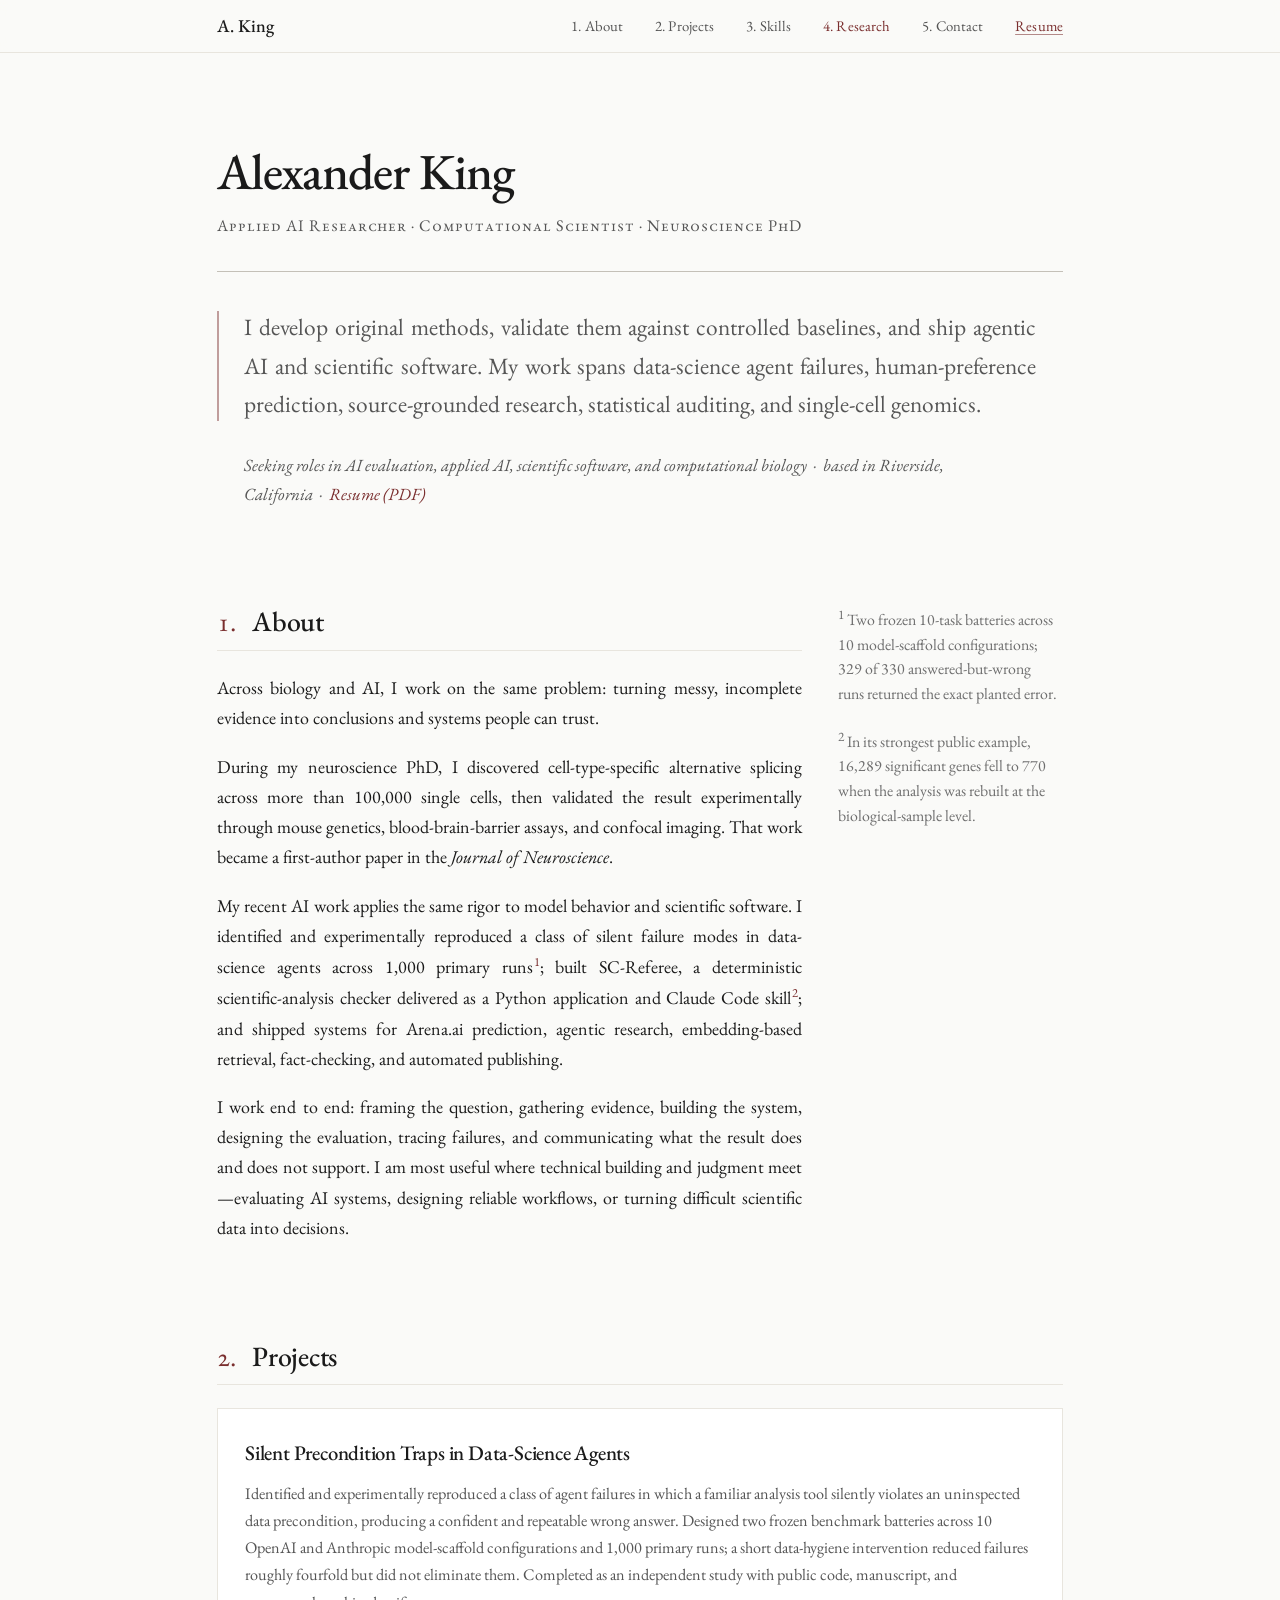
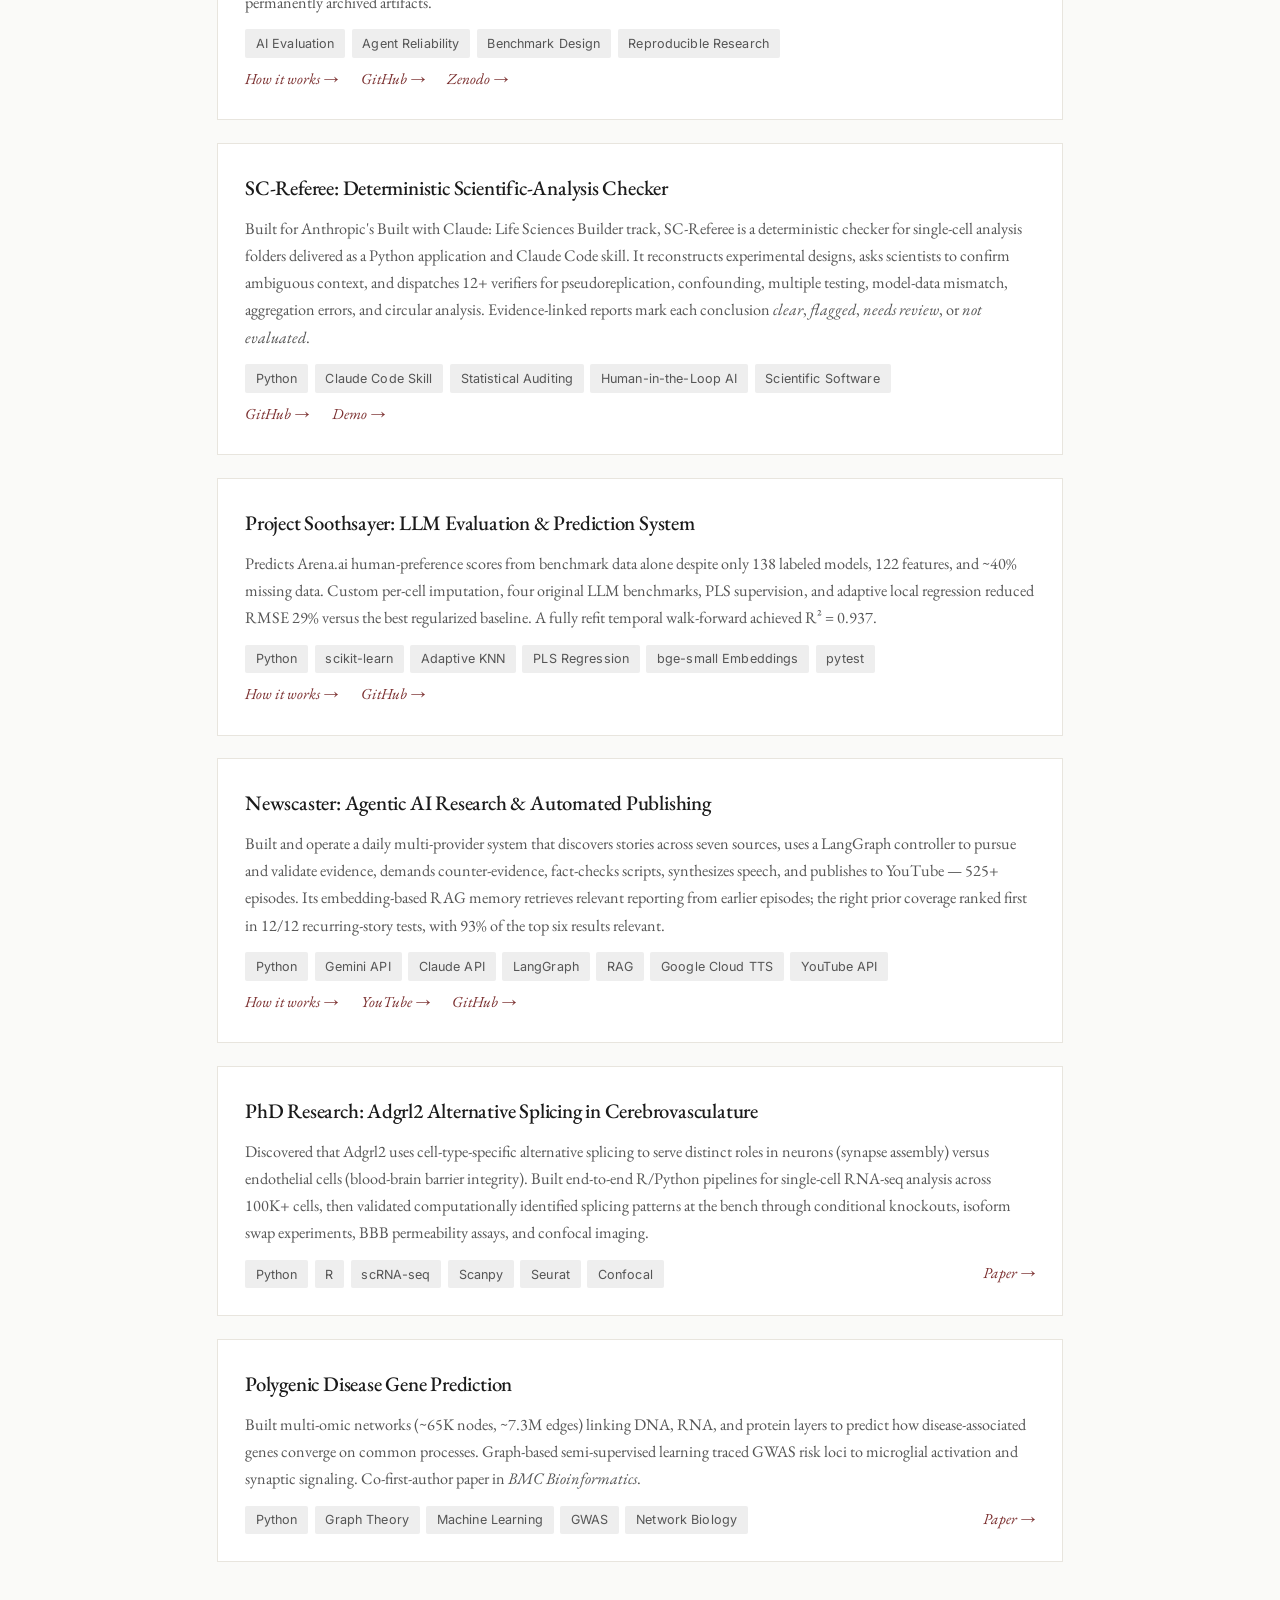
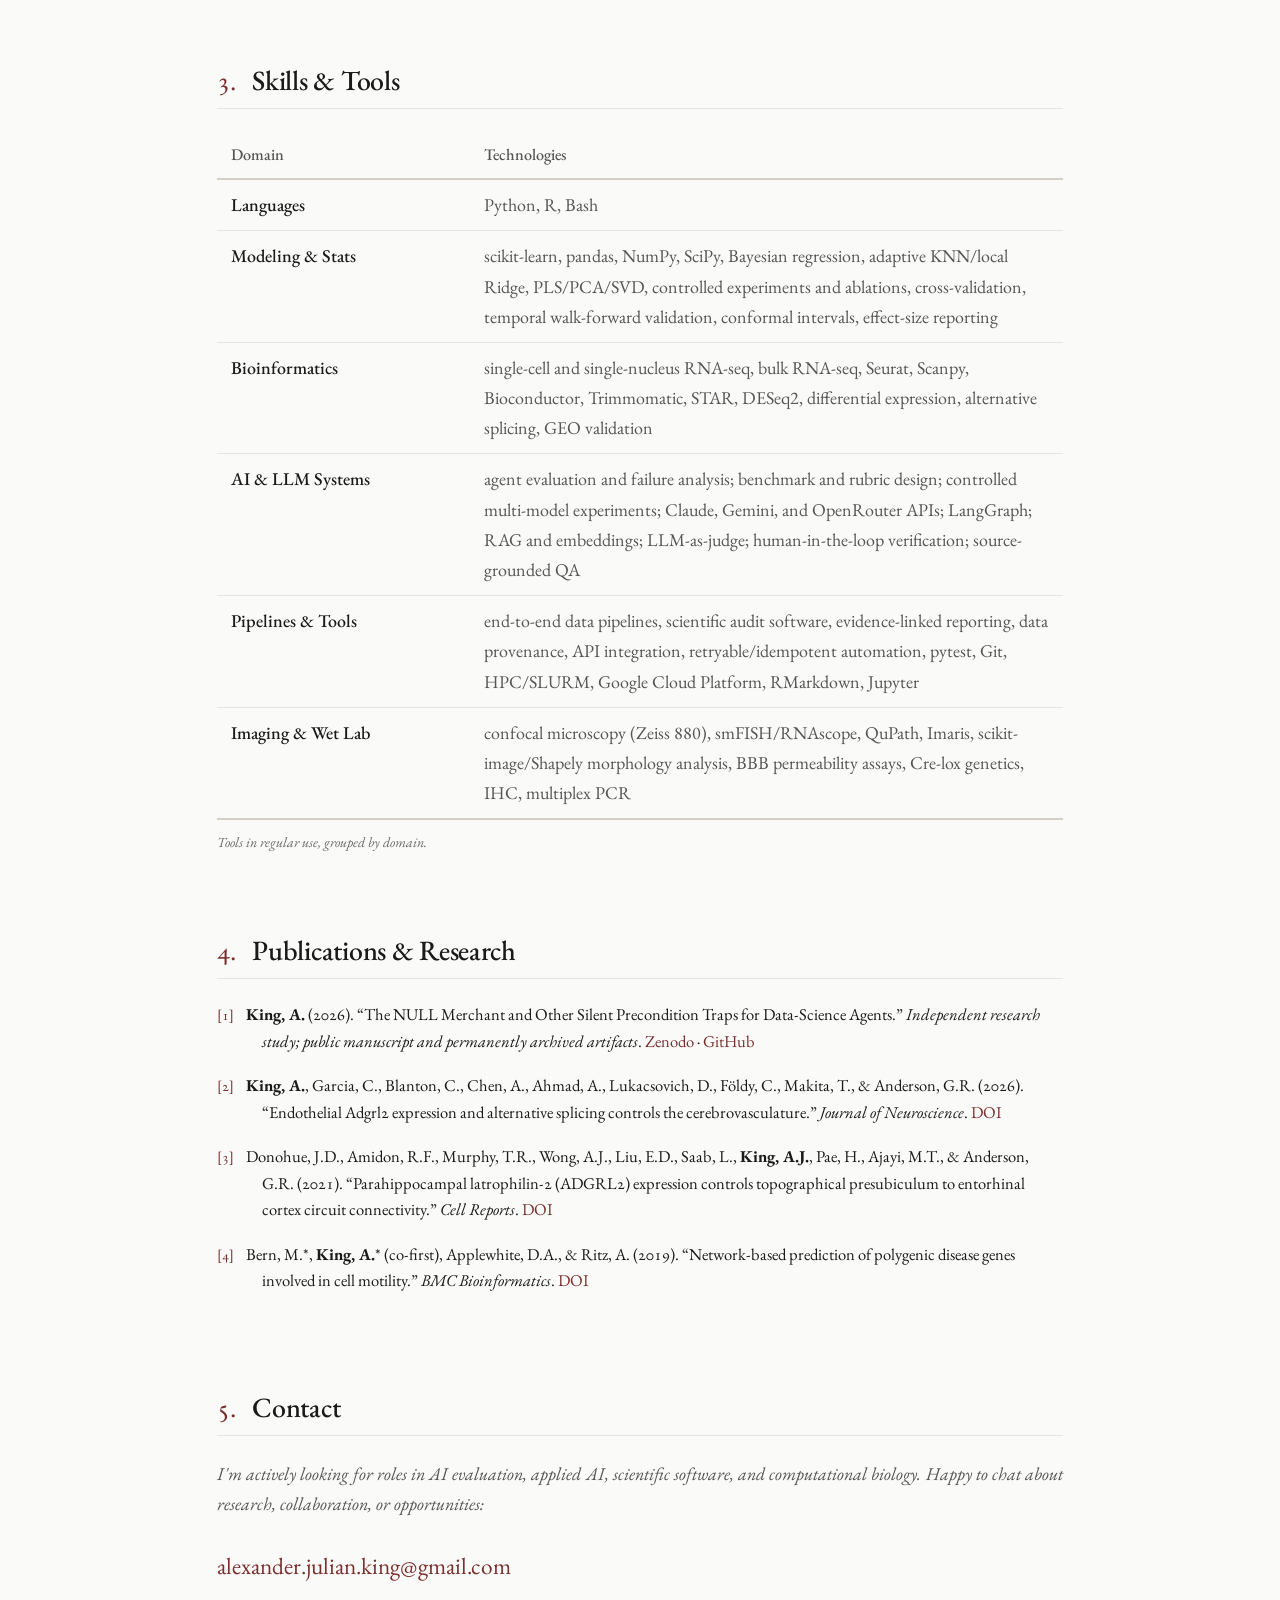
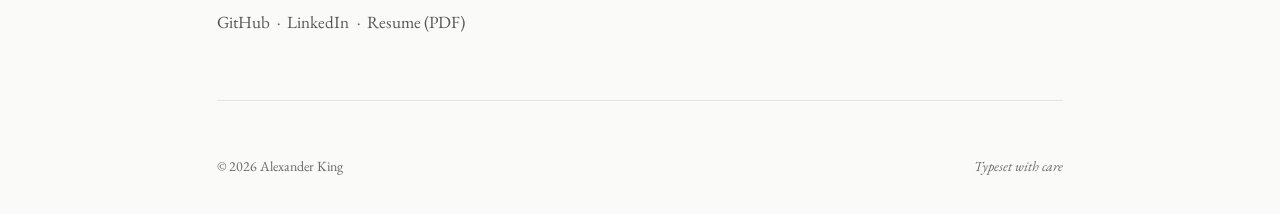
==== commit bb6c0e66: "Add the NULL merchant interactive explainer; wire it into the project card; absolute og:image site-w" ====
--- a/index.html
+++ b/index.html
@@ -8,7 +8,7 @@
   <meta property="og:title" content="Alexander King — Applied AI Researcher &amp; Computational Scientist">
   <meta property="og:description" content="Developing original methods, validating them against controlled baselines, and shipping agentic AI and scientific software.">
   <meta property="og:type" content="website">
-  <meta property="og:image" content="og-image.png">
+  <meta property="og:image" content="https://alexanderjulianking.github.io/og-image.png">
   <meta name="twitter:card" content="summary_large_image">
   <meta name="twitter:title" content="Alexander King — Applied AI Researcher &amp; Computational Scientist">
   <meta name="twitter:description" content="Building and evaluating reliable AI and scientific data systems.">
@@ -993,8 +993,9 @@
               <span class="tag">Reproducible Research</span>
             </div>
             <span class="card-links">
-              <a href="https://doi.org/10.5281/zenodo.21383254" class="read-more card-link-primary" target="_blank" rel="noopener noreferrer" aria-label="View the permanent research archive on Zenodo">Zenodo &rarr;</a>
+              <a href="nullmerchant_explainer.html" class="read-more card-link-primary" aria-label="Read the interactive explainer for Silent Precondition Traps">How it works &rarr;</a>
               <a href="https://github.com/AlexanderJulianKing/silent-precondition-traps" class="read-more" target="_blank" rel="noopener noreferrer" aria-label="View Silent Precondition Traps on GitHub">GitHub &rarr;</a>
+              <a href="https://doi.org/10.5281/zenodo.21383254" class="read-more" target="_blank" rel="noopener noreferrer" aria-label="View the permanent research archive on Zenodo">Zenodo &rarr;</a>
             </span>
           </div>
         </article>
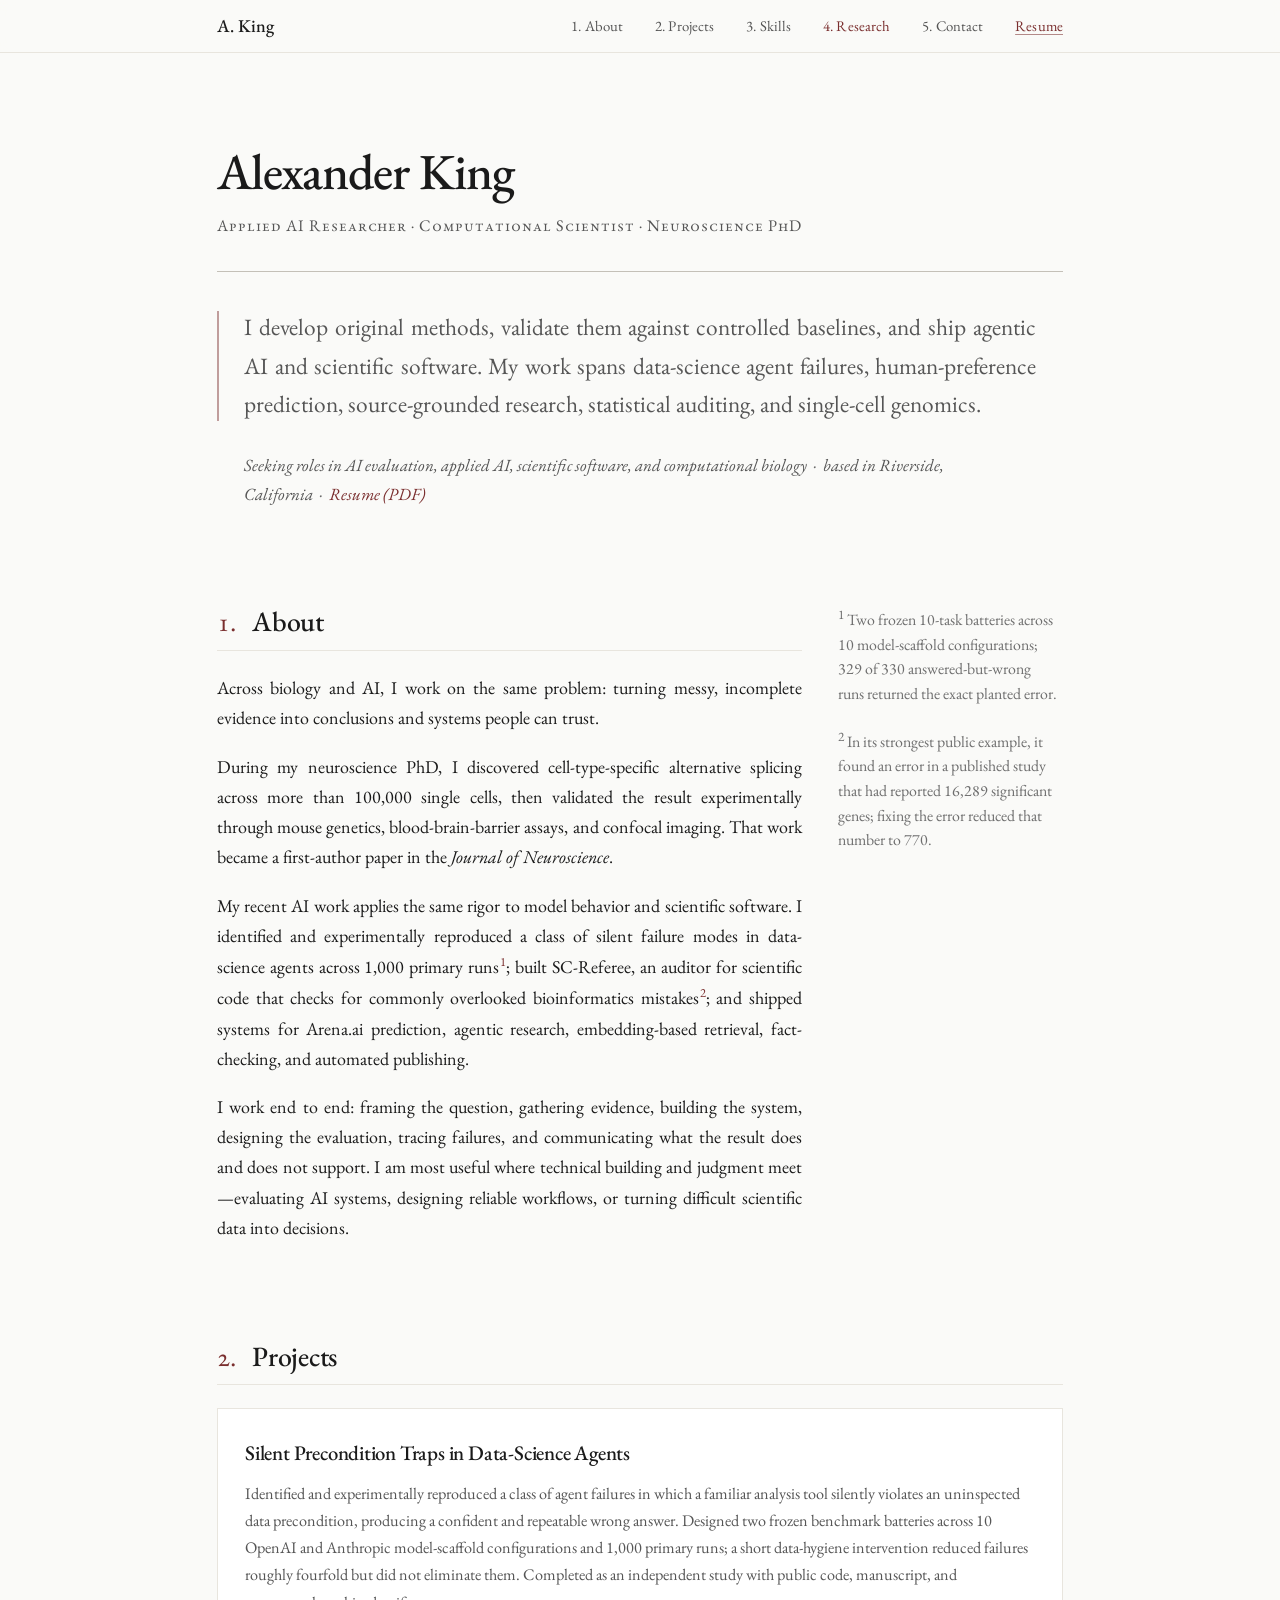
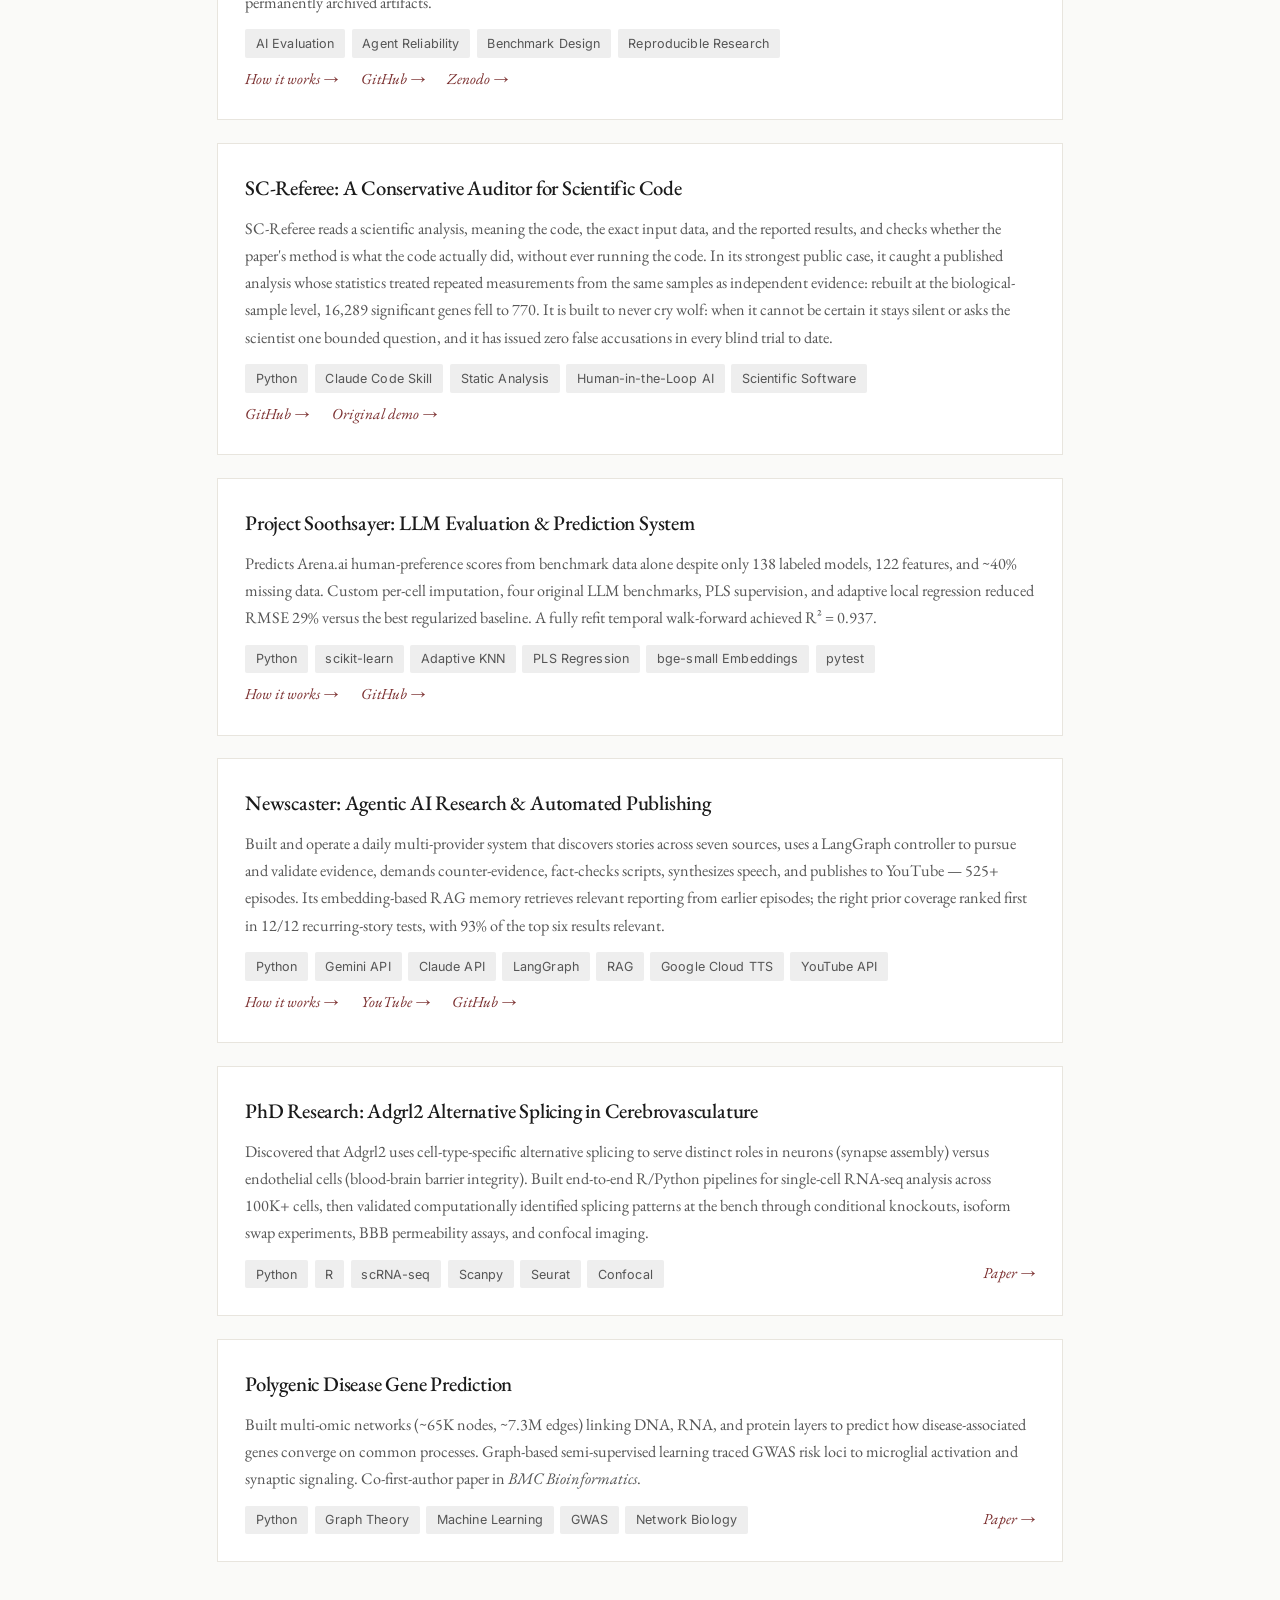
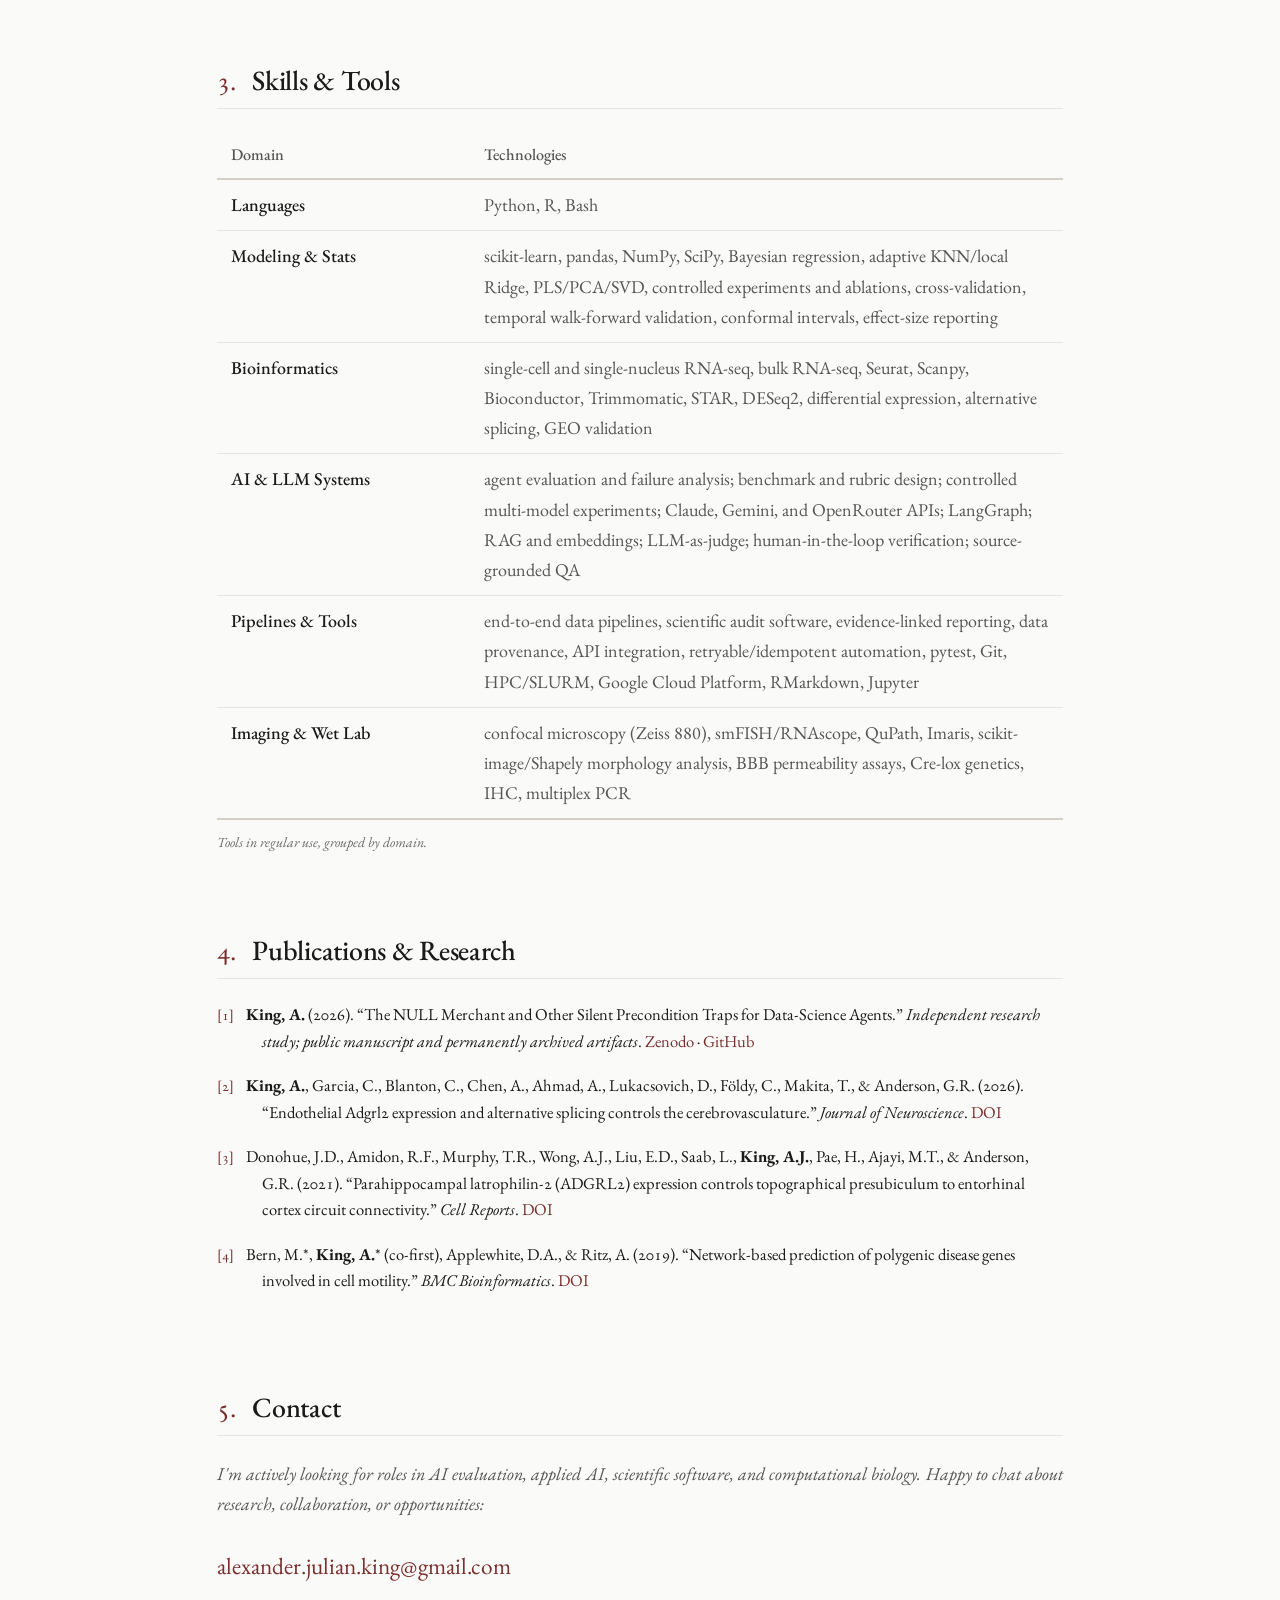
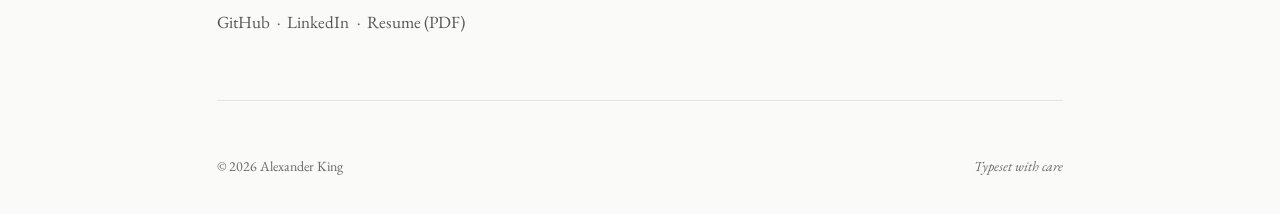
==== commit b199503b: "Update SC-Referee description: auditor framing, marquee catch, current tags Co-Authored-By: Claude F" ====
--- a/index.html
+++ b/index.html
@@ -966,12 +966,12 @@
             </h2>
             <p class="fade-in stagger-1">Across biology and AI, I work on the same problem: turning messy, incomplete evidence into conclusions and systems people can trust.</p>
             <p class="fade-in stagger-2">During my neuroscience PhD, I discovered cell-type-specific alternative splicing across more than 100,000 single cells, then validated the result experimentally through mouse genetics, blood-brain-barrier assays, and confocal imaging. That work became a first-author paper in the <em>Journal of Neuroscience</em>.</p>
-            <p class="fade-in stagger-3">My recent AI work applies the same rigor to model behavior and scientific software. I identified and experimentally reproduced a class of silent failure modes in data-science agents across 1,000 primary runs<a class="sidenote-number" id="fnref-1" href="#fn-1" role="doc-noteref" aria-label="Sidenote 1">1</a>; built SC-Referee, a deterministic scientific-analysis checker delivered as a Python application and Claude Code skill<a class="sidenote-number" id="fnref-2" href="#fn-2" role="doc-noteref" aria-label="Sidenote 2">2</a>; and shipped systems for Arena.ai prediction, agentic research, embedding-based retrieval, fact-checking, and automated publishing.</p>
+            <p class="fade-in stagger-3">My recent AI work applies the same rigor to model behavior and scientific software. I identified and experimentally reproduced a class of silent failure modes in data-science agents across 1,000 primary runs<a class="sidenote-number" id="fnref-1" href="#fn-1" role="doc-noteref" aria-label="Sidenote 1">1</a>; built SC-Referee, an auditor for scientific code that checks for commonly overlooked bioinformatics mistakes<a class="sidenote-number" id="fnref-2" href="#fn-2" role="doc-noteref" aria-label="Sidenote 2">2</a>; and shipped systems for Arena.ai prediction, agentic research, embedding-based retrieval, fact-checking, and automated publishing.</p>
             <p class="fade-in stagger-4">I work end to end: framing the question, gathering evidence, building the system, designing the evaluation, tracing failures, and communicating what the result does and does not support. I am most useful where technical building and judgment meet&mdash;evaluating AI systems, designing reliable workflows, or turning difficult scientific data into decisions.</p>
           </div>
           <aside class="sidenote fade-in" aria-label="Sidenotes">
             <p id="fn-1" role="doc-footnote"><sup>1</sup> Two frozen 10-task batteries across 10 model-scaffold configurations; 329 of 330 answered-but-wrong runs returned the exact planted error.</p>
-            <p id="fn-2" role="doc-footnote"><sup>2</sup> In its strongest public example, 16,289 significant genes fell to 770 when the analysis was rebuilt at the biological-sample level.</p>
+            <p id="fn-2" role="doc-footnote"><sup>2</sup> In its strongest public example, it found an error in a published study that had reported 16,289 significant genes; fixing the error reduced that number to 770.</p>
           </aside>
         </div>
       </section>
@@ -1001,19 +1001,19 @@
         </article>
 
         <article class="project-card fade-in stagger-2">
-          <h3 class="project-title">SC-Referee: Deterministic Scientific-Analysis Checker</h3>
-          <p class="project-desc">Built for Anthropic's Built with Claude: Life Sciences Builder track, SC-Referee is a deterministic checker for single-cell analysis folders delivered as a Python application and Claude Code skill. It reconstructs experimental designs, asks scientists to confirm ambiguous context, and dispatches 12+ verifiers for pseudoreplication, confounding, multiple testing, model-data mismatch, aggregation errors, and circular analysis. Evidence-linked reports mark each conclusion <em>clear</em>, <em>flagged</em>, <em>needs review</em>, or <em>not evaluated</em>.</p>
+          <h3 class="project-title">SC-Referee: A Conservative Auditor for Scientific Code</h3>
+          <p class="project-desc">SC-Referee reads a scientific analysis, meaning the code, the exact input data, and the reported results, and checks whether the paper's method is what the code actually did, without ever running the code. In its strongest public case, it caught a published analysis whose statistics treated repeated measurements from the same samples as independent evidence: rebuilt at the biological-sample level, 16,289 significant genes fell to 770. It is built to never cry wolf: when it cannot be certain it stays silent or asks the scientist one bounded question, and it has issued zero false accusations in every blind trial to date.</p>
           <div class="project-meta">
             <div class="tags">
               <span class="tag">Python</span>
               <span class="tag">Claude Code Skill</span>
-              <span class="tag">Statistical Auditing</span>
+              <span class="tag">Static Analysis</span>
               <span class="tag">Human-in-the-Loop AI</span>
               <span class="tag">Scientific Software</span>
             </div>
             <span class="card-links">
               <a href="https://github.com/AlexanderJulianKing/sc-referee" class="read-more card-link-primary" target="_blank" rel="noopener noreferrer" aria-label="View SC-Referee on GitHub">GitHub &rarr;</a>
-              <a href="https://www.youtube.com/watch?v=1VGWTWFhlNI" class="read-more" target="_blank" rel="noopener noreferrer" aria-label="Watch the SC-Referee demo">Demo &rarr;</a>
+              <a href="https://www.youtube.com/watch?v=1VGWTWFhlNI" class="read-more" target="_blank" rel="noopener noreferrer" aria-label="Watch the original SC-Referee demo">Original demo &rarr;</a>
             </span>
           </div>
         </article>
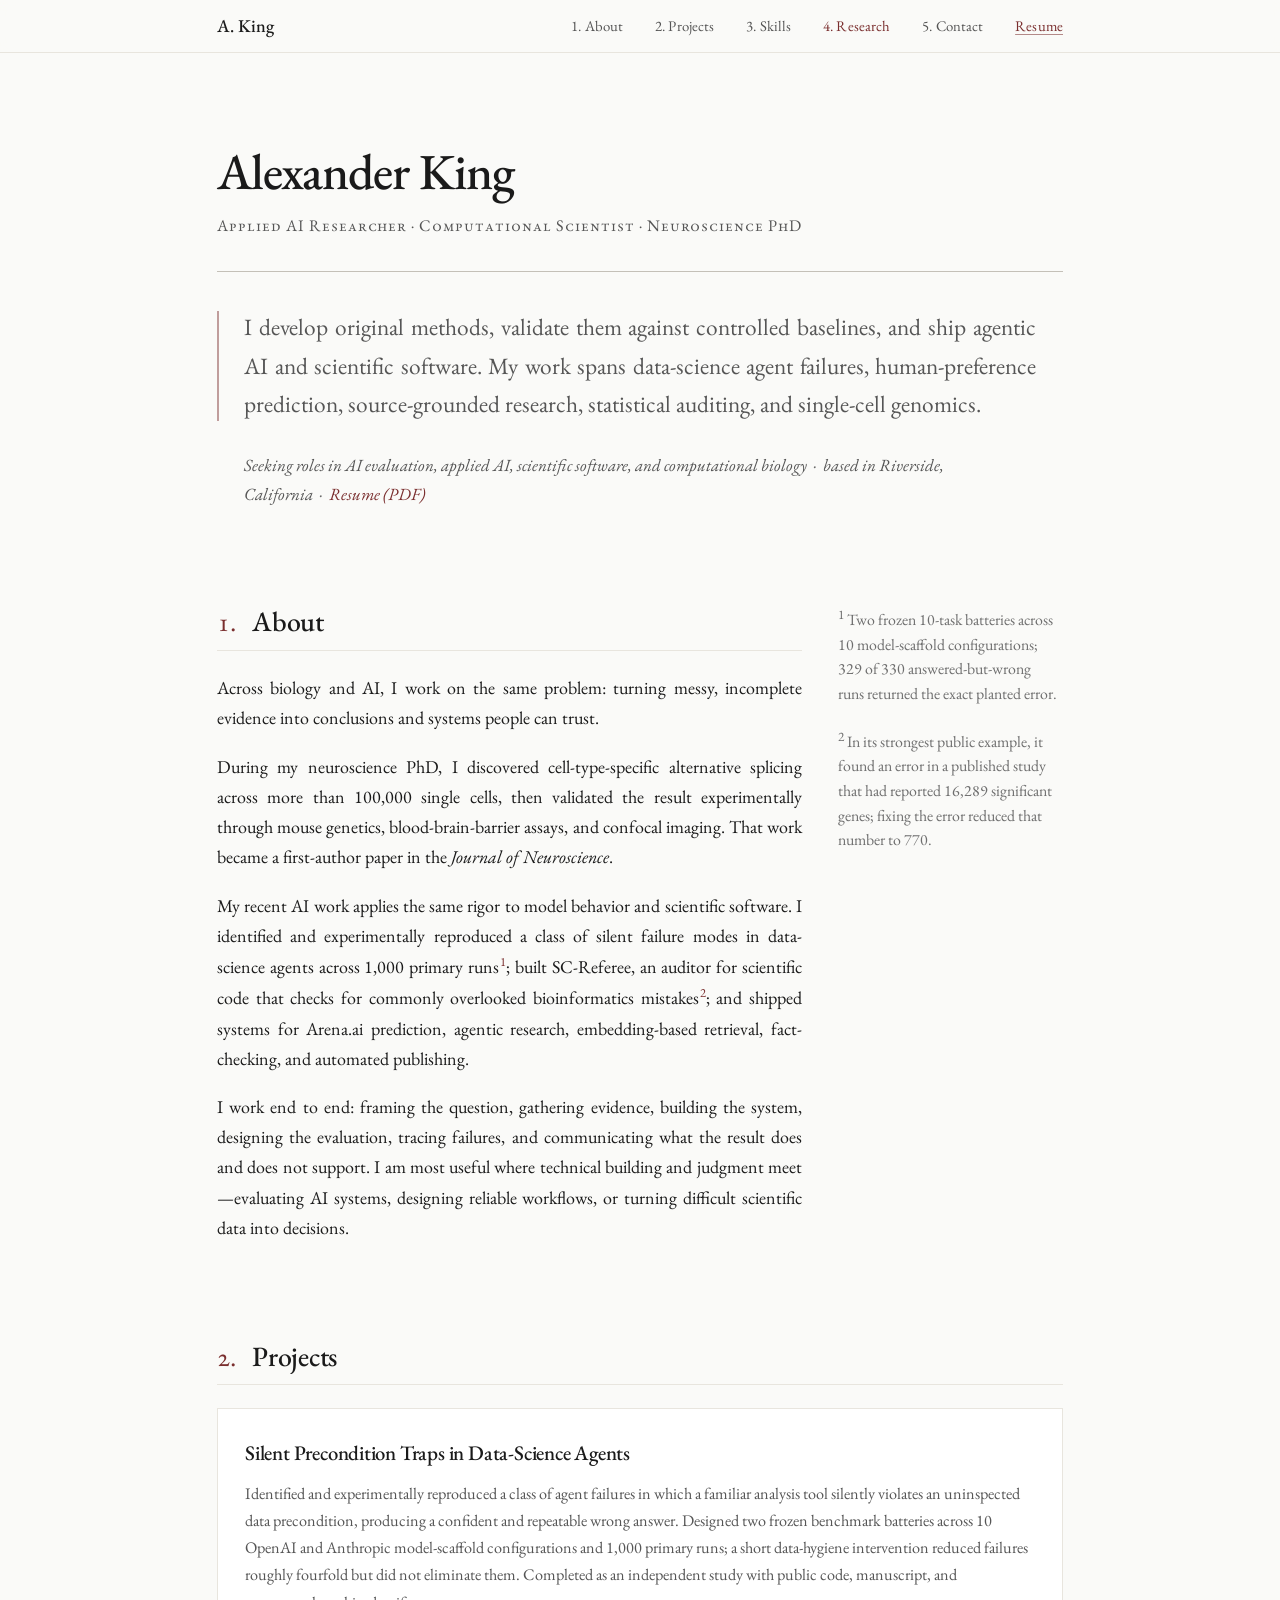
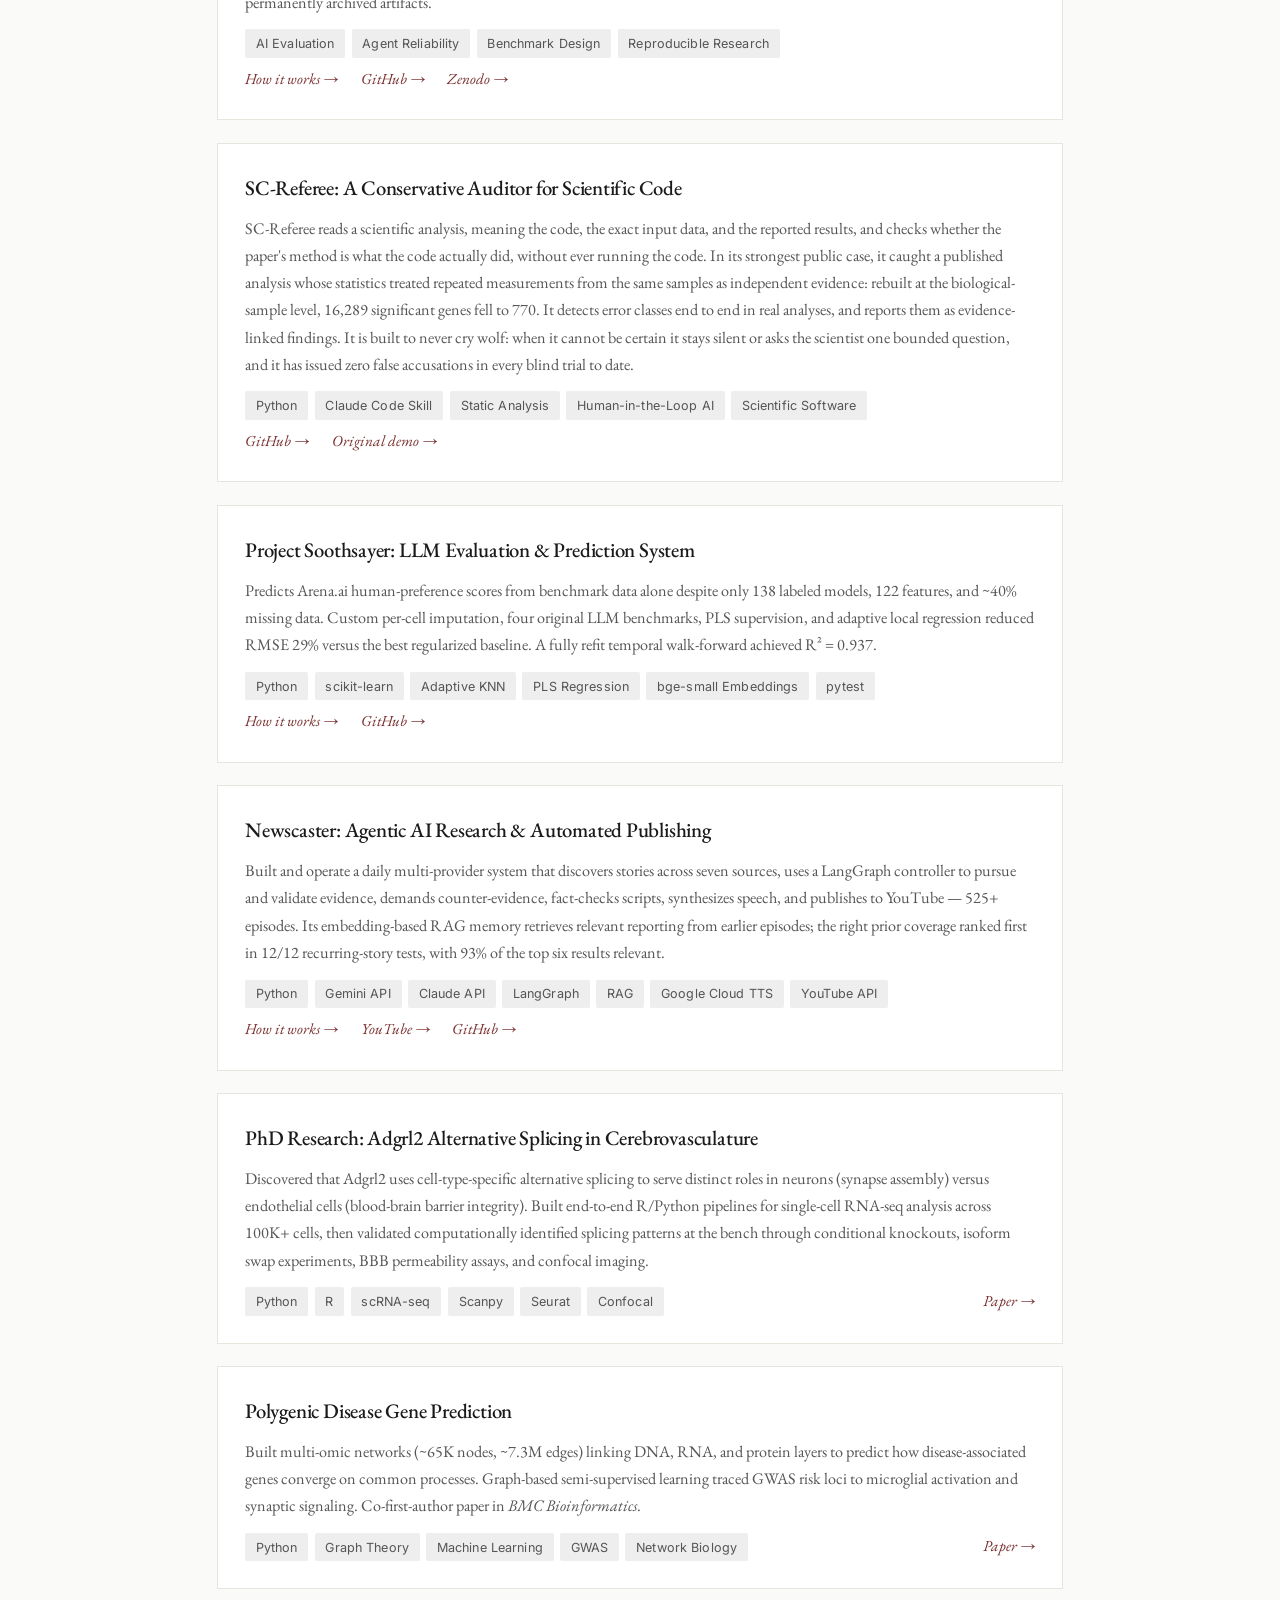
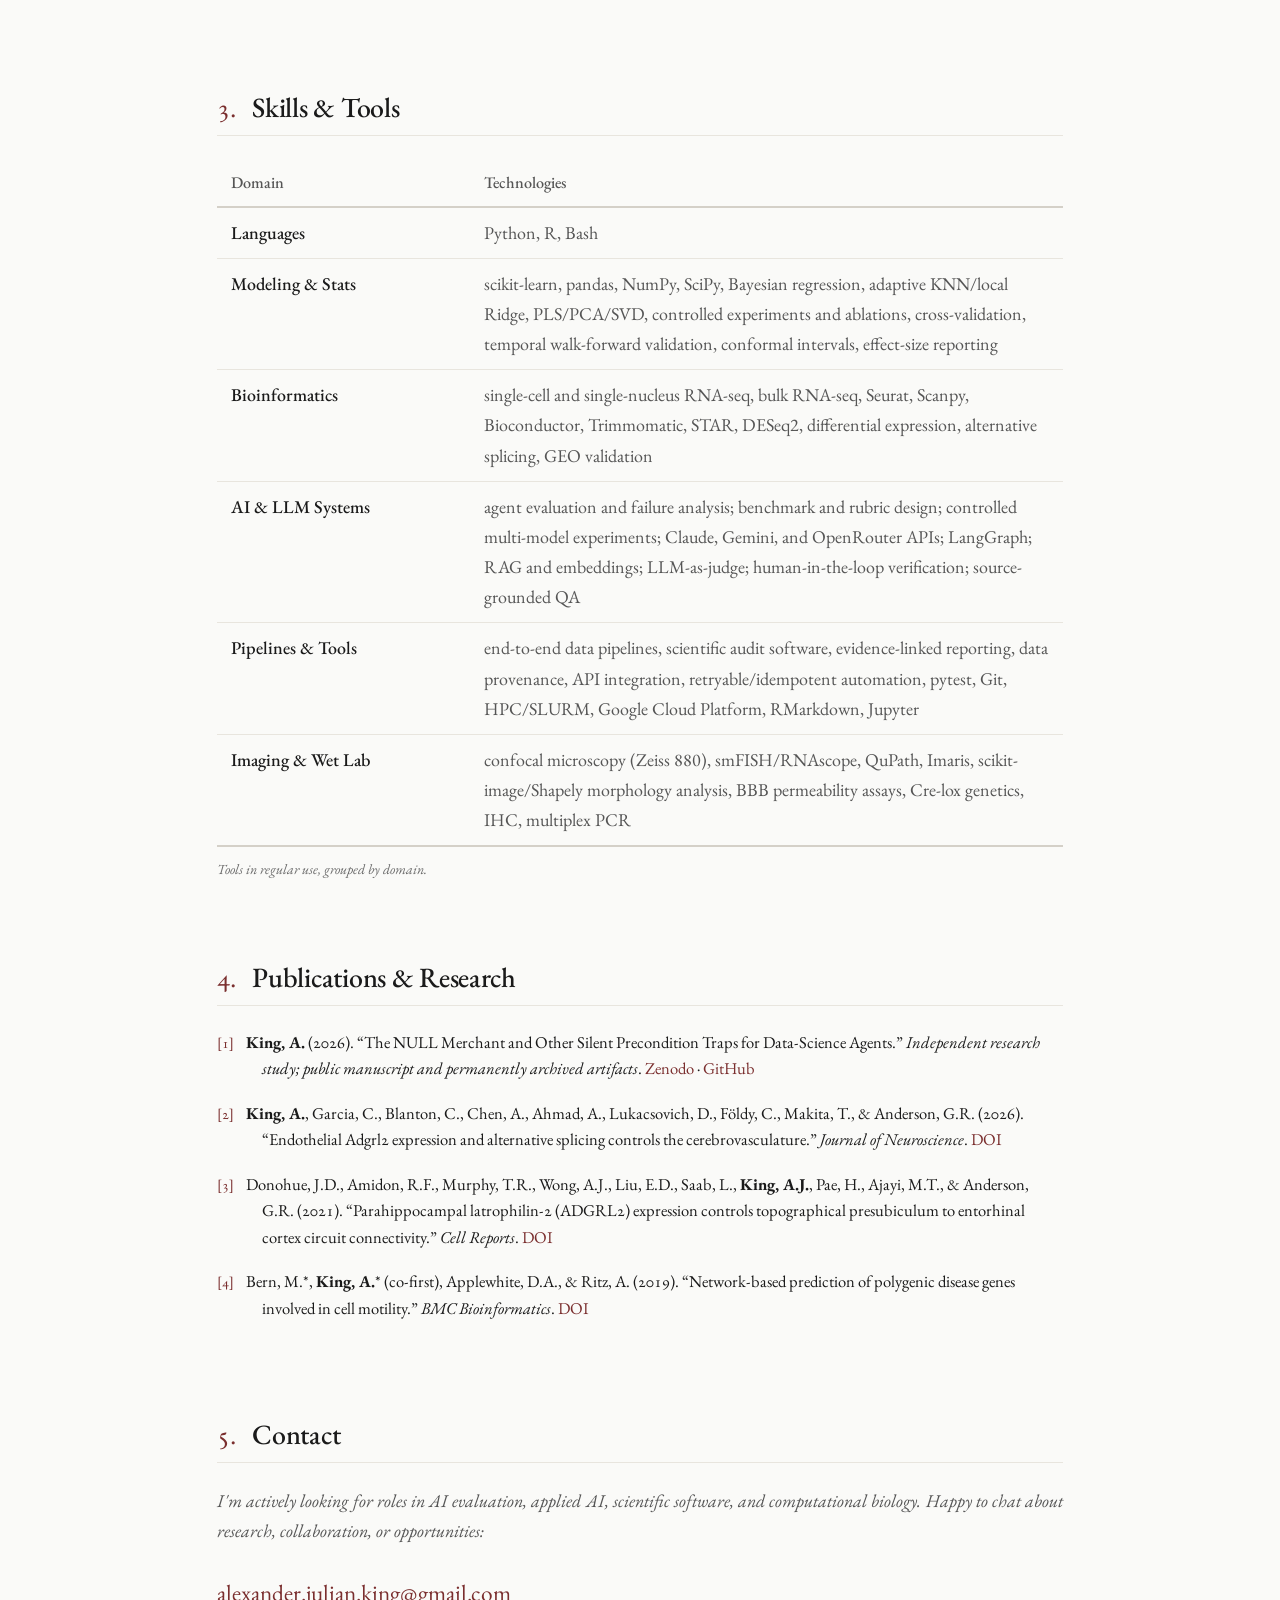
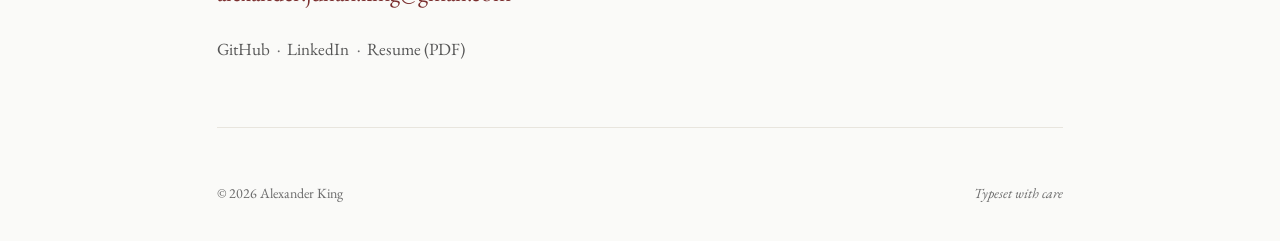
==== commit 472a6b20: "SC-Referee card: end-to-end detection sentence Co-Authored-By: Claude Fable 5 <noreply@anthropic.com" ====
--- a/index.html
+++ b/index.html
@@ -1002,7 +1002,7 @@
 
         <article class="project-card fade-in stagger-2">
           <h3 class="project-title">SC-Referee: A Conservative Auditor for Scientific Code</h3>
-          <p class="project-desc">SC-Referee reads a scientific analysis, meaning the code, the exact input data, and the reported results, and checks whether the paper's method is what the code actually did, without ever running the code. In its strongest public case, it caught a published analysis whose statistics treated repeated measurements from the same samples as independent evidence: rebuilt at the biological-sample level, 16,289 significant genes fell to 770. It is built to never cry wolf: when it cannot be certain it stays silent or asks the scientist one bounded question, and it has issued zero false accusations in every blind trial to date.</p>
+          <p class="project-desc">SC-Referee reads a scientific analysis, meaning the code, the exact input data, and the reported results, and checks whether the paper's method is what the code actually did, without ever running the code. In its strongest public case, it caught a published analysis whose statistics treated repeated measurements from the same samples as independent evidence: rebuilt at the biological-sample level, 16,289 significant genes fell to 770. It detects error classes end to end in real analyses, and reports them as evidence-linked findings. It is built to never cry wolf: when it cannot be certain it stays silent or asks the scientist one bounded question, and it has issued zero false accusations in every blind trial to date.</p>
           <div class="project-meta">
             <div class="tags">
               <span class="tag">Python</span>
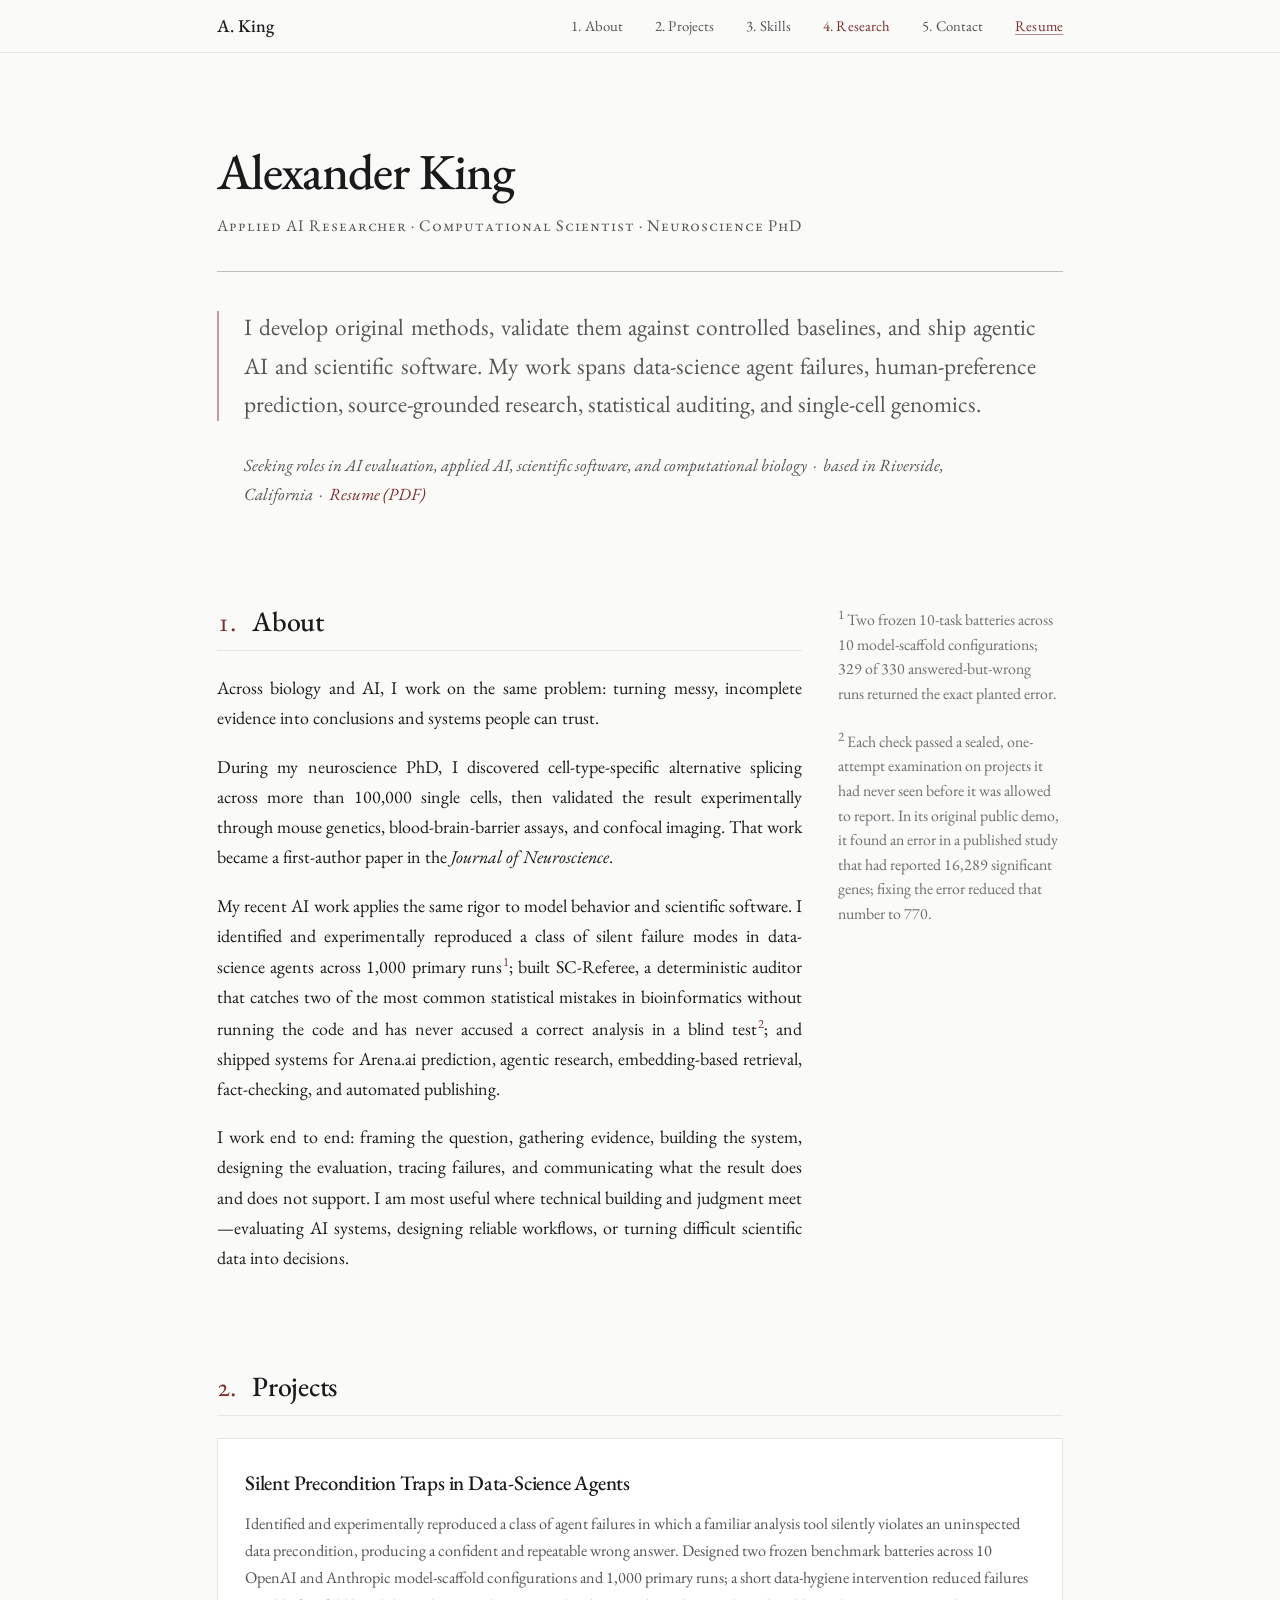
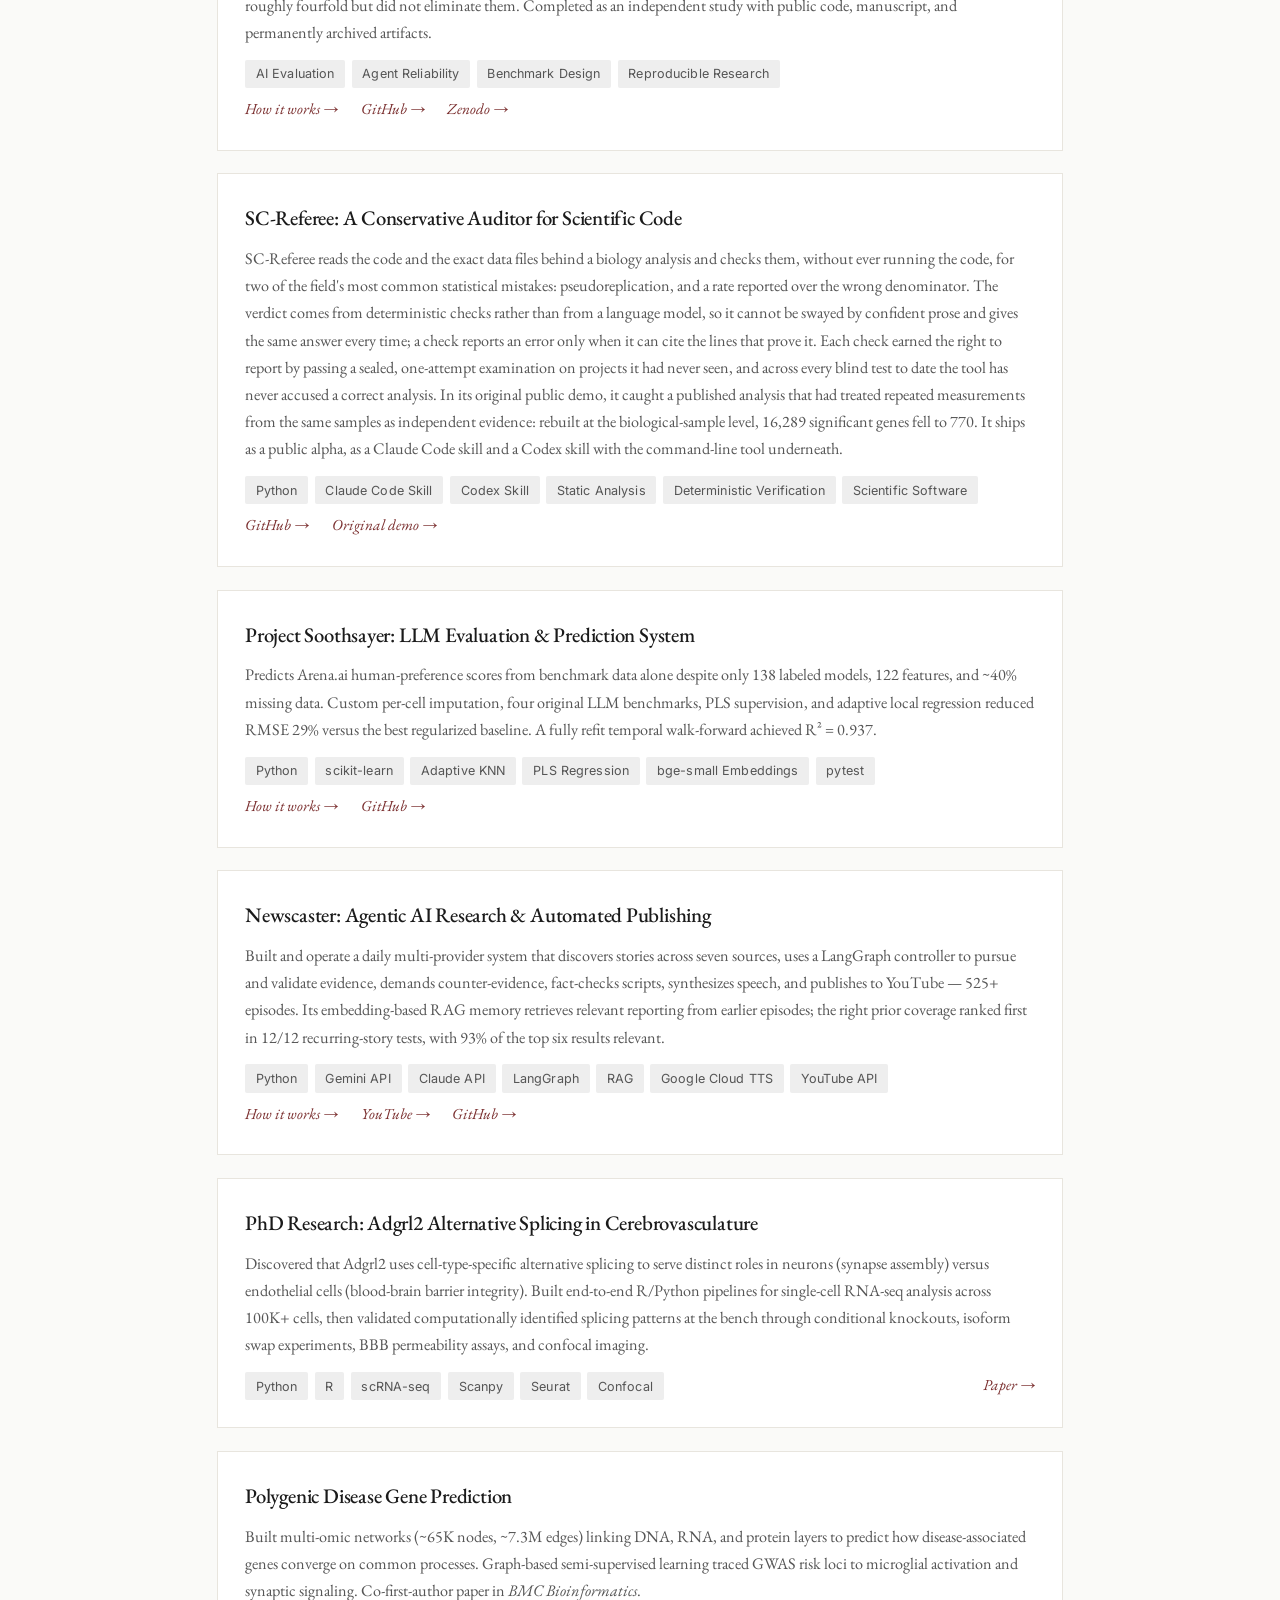
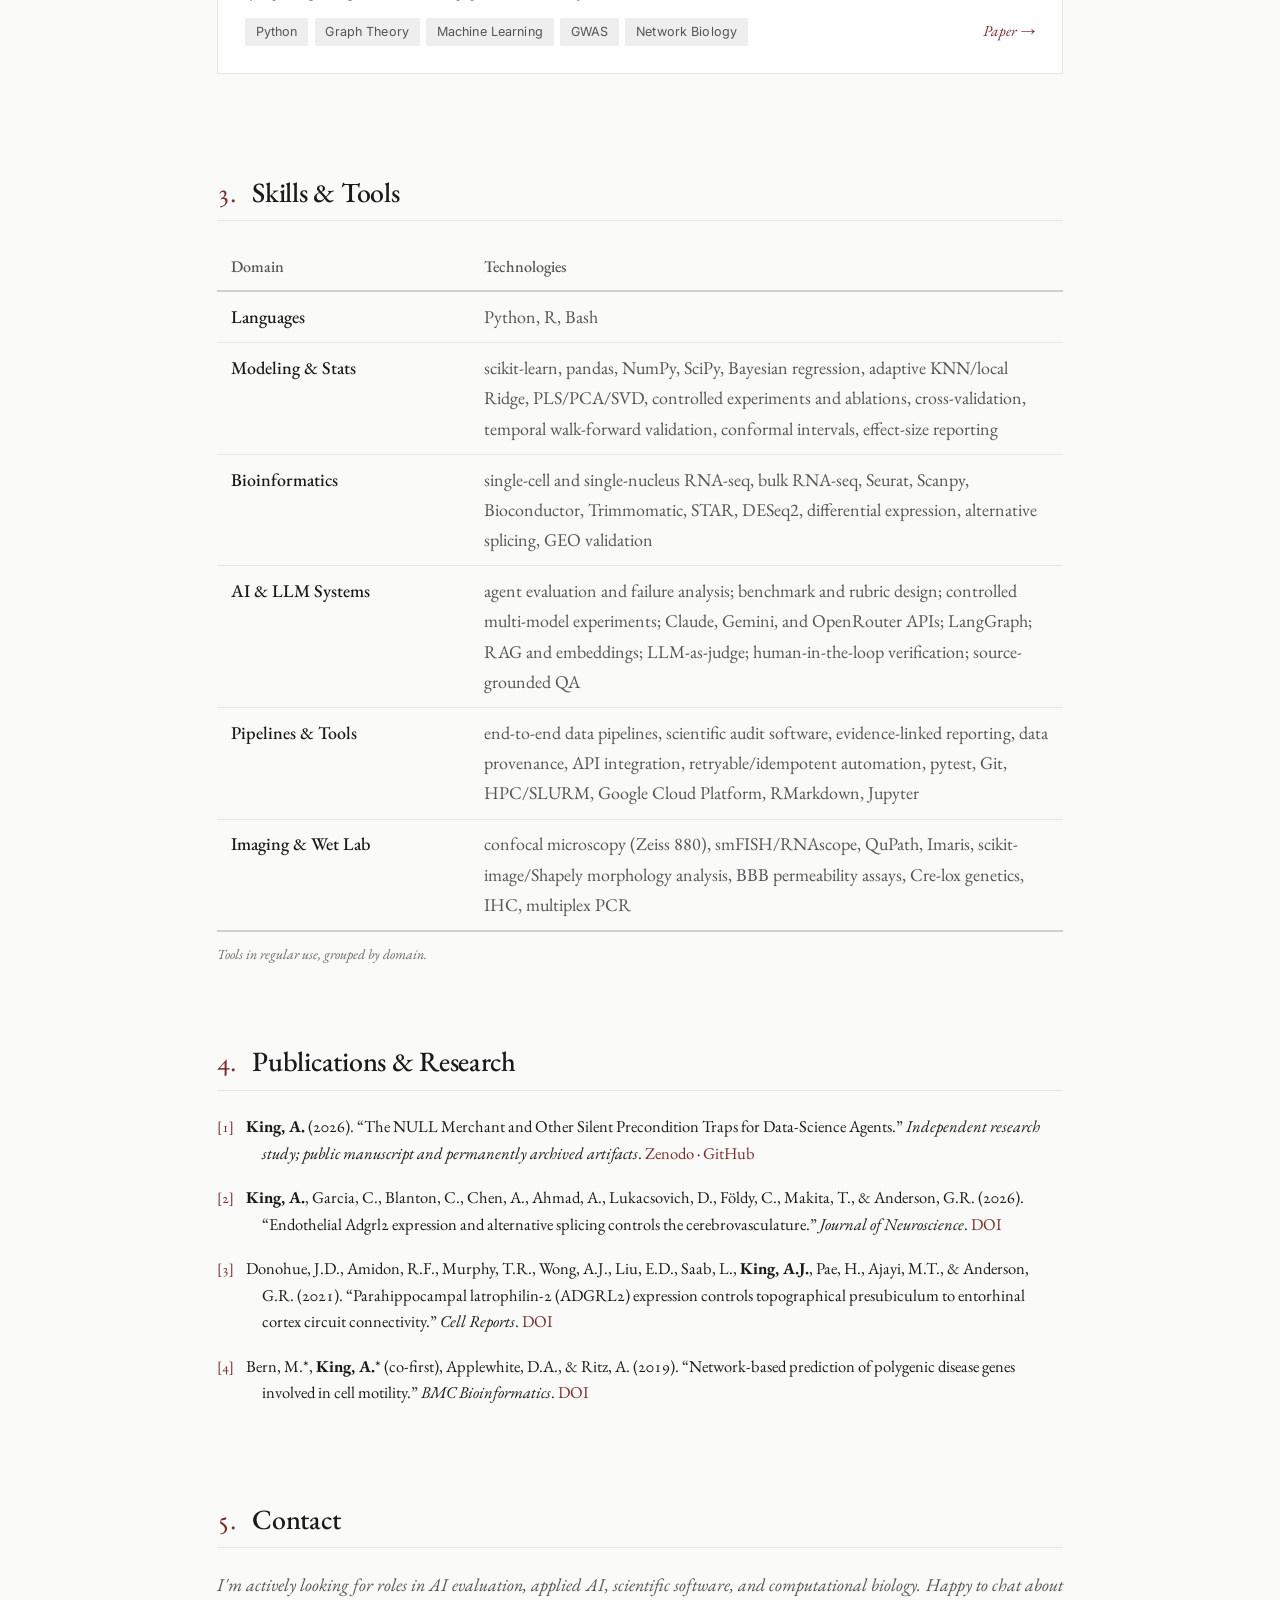
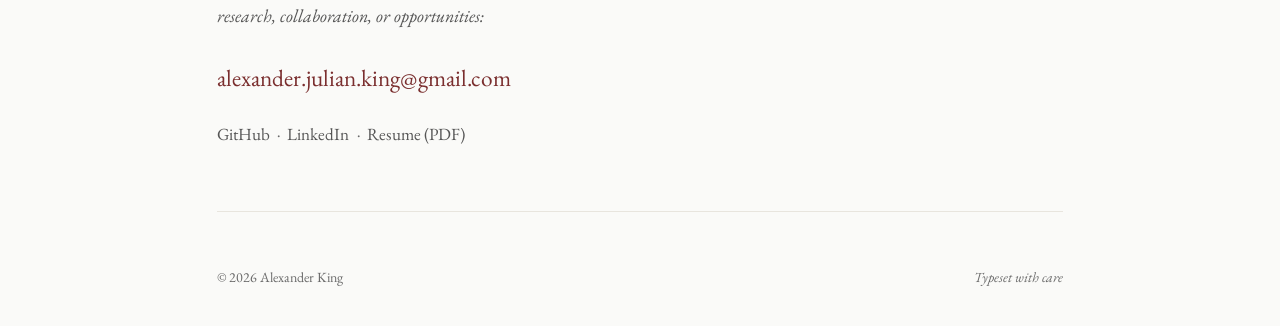
==== commit d7b1bcad: "Update SC-Referee: two qualified checks, deterministic verdicts, sealed examinations, Claude Code an" ====
--- a/index.html
+++ b/index.html
@@ -966,12 +966,12 @@
             </h2>
             <p class="fade-in stagger-1">Across biology and AI, I work on the same problem: turning messy, incomplete evidence into conclusions and systems people can trust.</p>
             <p class="fade-in stagger-2">During my neuroscience PhD, I discovered cell-type-specific alternative splicing across more than 100,000 single cells, then validated the result experimentally through mouse genetics, blood-brain-barrier assays, and confocal imaging. That work became a first-author paper in the <em>Journal of Neuroscience</em>.</p>
-            <p class="fade-in stagger-3">My recent AI work applies the same rigor to model behavior and scientific software. I identified and experimentally reproduced a class of silent failure modes in data-science agents across 1,000 primary runs<a class="sidenote-number" id="fnref-1" href="#fn-1" role="doc-noteref" aria-label="Sidenote 1">1</a>; built SC-Referee, an auditor for scientific code that checks for commonly overlooked bioinformatics mistakes<a class="sidenote-number" id="fnref-2" href="#fn-2" role="doc-noteref" aria-label="Sidenote 2">2</a>; and shipped systems for Arena.ai prediction, agentic research, embedding-based retrieval, fact-checking, and automated publishing.</p>
+            <p class="fade-in stagger-3">My recent AI work applies the same rigor to model behavior and scientific software. I identified and experimentally reproduced a class of silent failure modes in data-science agents across 1,000 primary runs<a class="sidenote-number" id="fnref-1" href="#fn-1" role="doc-noteref" aria-label="Sidenote 1">1</a>; built SC-Referee, a deterministic auditor that catches two of the most common statistical mistakes in bioinformatics without running the code and has never accused a correct analysis in a blind test<a class="sidenote-number" id="fnref-2" href="#fn-2" role="doc-noteref" aria-label="Sidenote 2">2</a>; and shipped systems for Arena.ai prediction, agentic research, embedding-based retrieval, fact-checking, and automated publishing.</p>
             <p class="fade-in stagger-4">I work end to end: framing the question, gathering evidence, building the system, designing the evaluation, tracing failures, and communicating what the result does and does not support. I am most useful where technical building and judgment meet&mdash;evaluating AI systems, designing reliable workflows, or turning difficult scientific data into decisions.</p>
           </div>
           <aside class="sidenote fade-in" aria-label="Sidenotes">
             <p id="fn-1" role="doc-footnote"><sup>1</sup> Two frozen 10-task batteries across 10 model-scaffold configurations; 329 of 330 answered-but-wrong runs returned the exact planted error.</p>
-            <p id="fn-2" role="doc-footnote"><sup>2</sup> In its strongest public example, it found an error in a published study that had reported 16,289 significant genes; fixing the error reduced that number to 770.</p>
+            <p id="fn-2" role="doc-footnote"><sup>2</sup> Each check passed a sealed, one-attempt examination on projects it had never seen before it was allowed to report. In its original public demo, it found an error in a published study that had reported 16,289 significant genes; fixing the error reduced that number to 770.</p>
           </aside>
         </div>
       </section>
@@ -1002,13 +1002,14 @@
 
         <article class="project-card fade-in stagger-2">
           <h3 class="project-title">SC-Referee: A Conservative Auditor for Scientific Code</h3>
-          <p class="project-desc">SC-Referee reads a scientific analysis, meaning the code, the exact input data, and the reported results, and checks whether the paper's method is what the code actually did, without ever running the code. In its strongest public case, it caught a published analysis whose statistics treated repeated measurements from the same samples as independent evidence: rebuilt at the biological-sample level, 16,289 significant genes fell to 770. It detects error classes end to end in real analyses, and reports them as evidence-linked findings. It is built to never cry wolf: when it cannot be certain it stays silent or asks the scientist one bounded question, and it has issued zero false accusations in every blind trial to date.</p>
+          <p class="project-desc">SC-Referee reads the code and the exact data files behind a biology analysis and checks them, without ever running the code, for two of the field's most common statistical mistakes: pseudoreplication, and a rate reported over the wrong denominator. The verdict comes from deterministic checks rather than from a language model, so it cannot be swayed by confident prose and gives the same answer every time; a check reports an error only when it can cite the lines that prove it. Each check earned the right to report by passing a sealed, one-attempt examination on projects it had never seen, and across every blind test to date the tool has never accused a correct analysis. In its original public demo, it caught a published analysis that had treated repeated measurements from the same samples as independent evidence: rebuilt at the biological-sample level, 16,289 significant genes fell to 770. It ships as a public alpha, as a Claude Code skill and a Codex skill with the command-line tool underneath.</p>
           <div class="project-meta">
             <div class="tags">
               <span class="tag">Python</span>
               <span class="tag">Claude Code Skill</span>
+              <span class="tag">Codex Skill</span>
               <span class="tag">Static Analysis</span>
-              <span class="tag">Human-in-the-Loop AI</span>
+              <span class="tag">Deterministic Verification</span>
               <span class="tag">Scientific Software</span>
             </div>
             <span class="card-links">
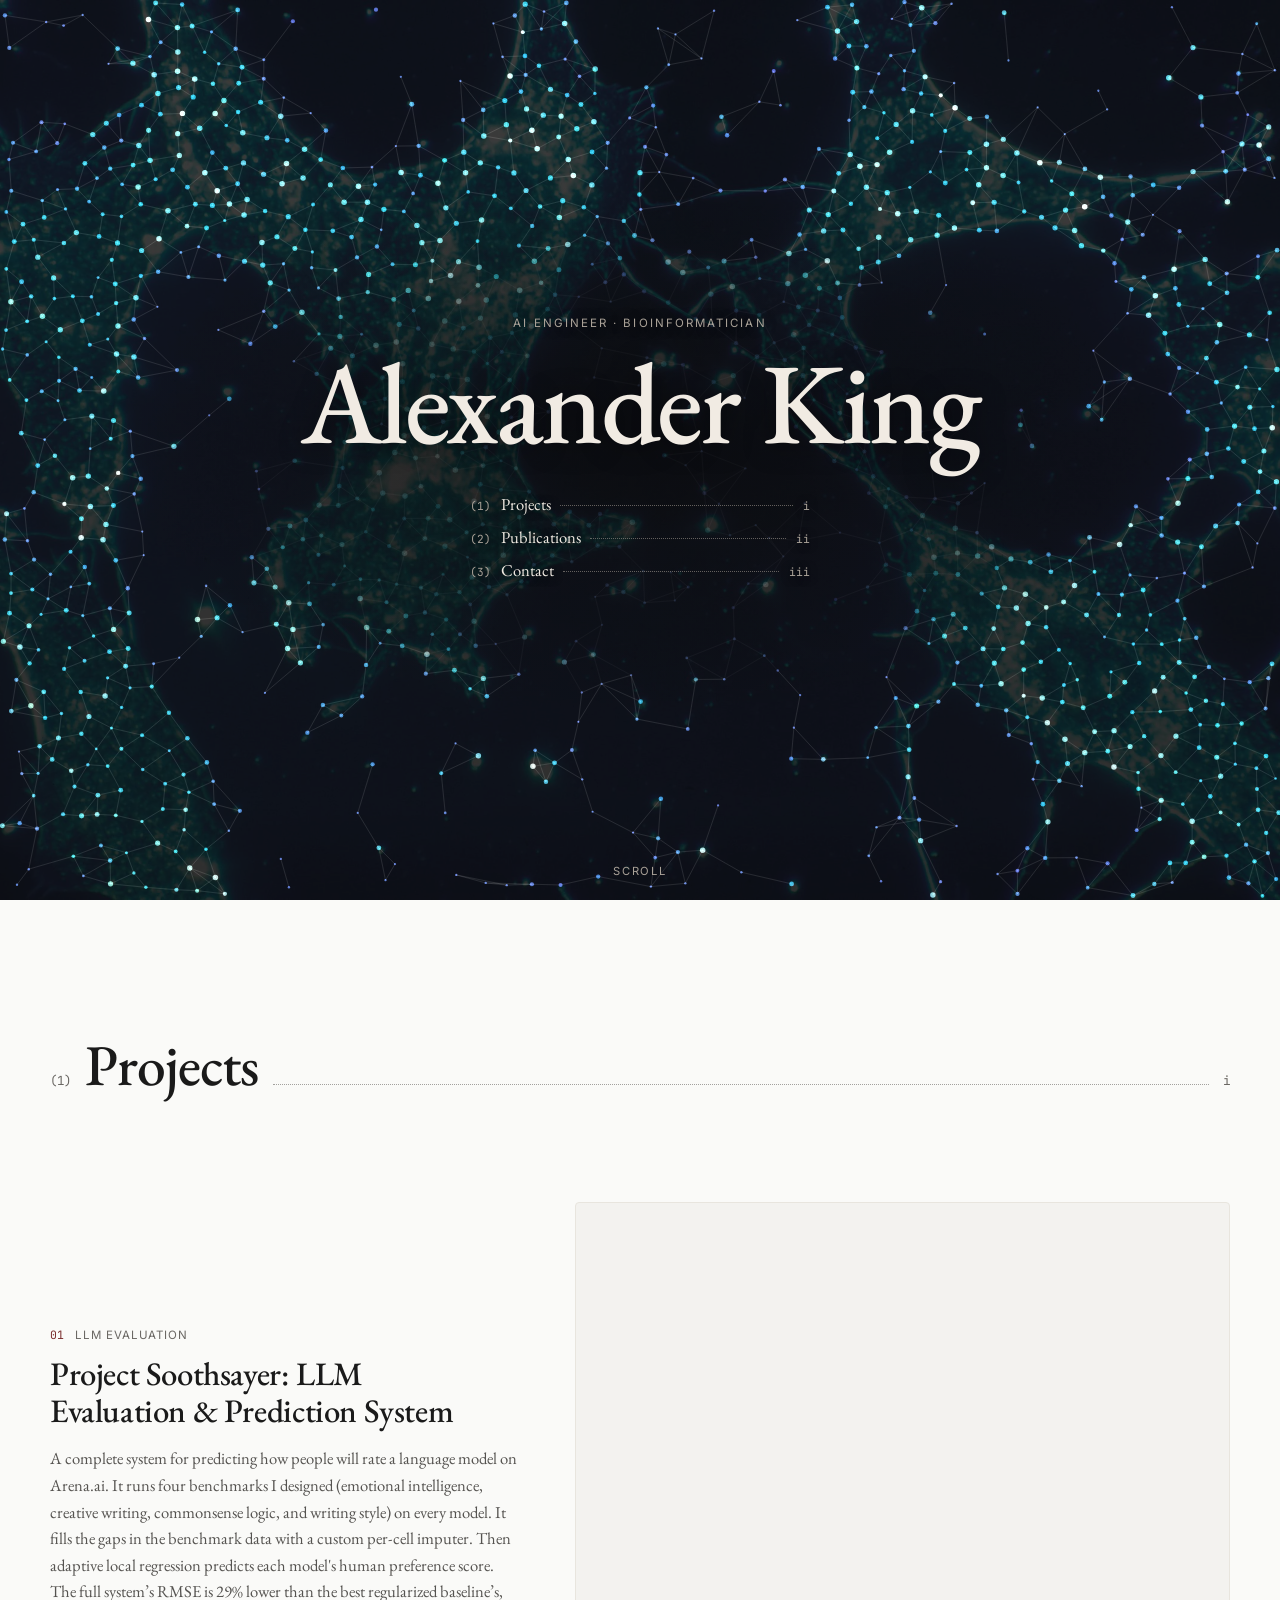
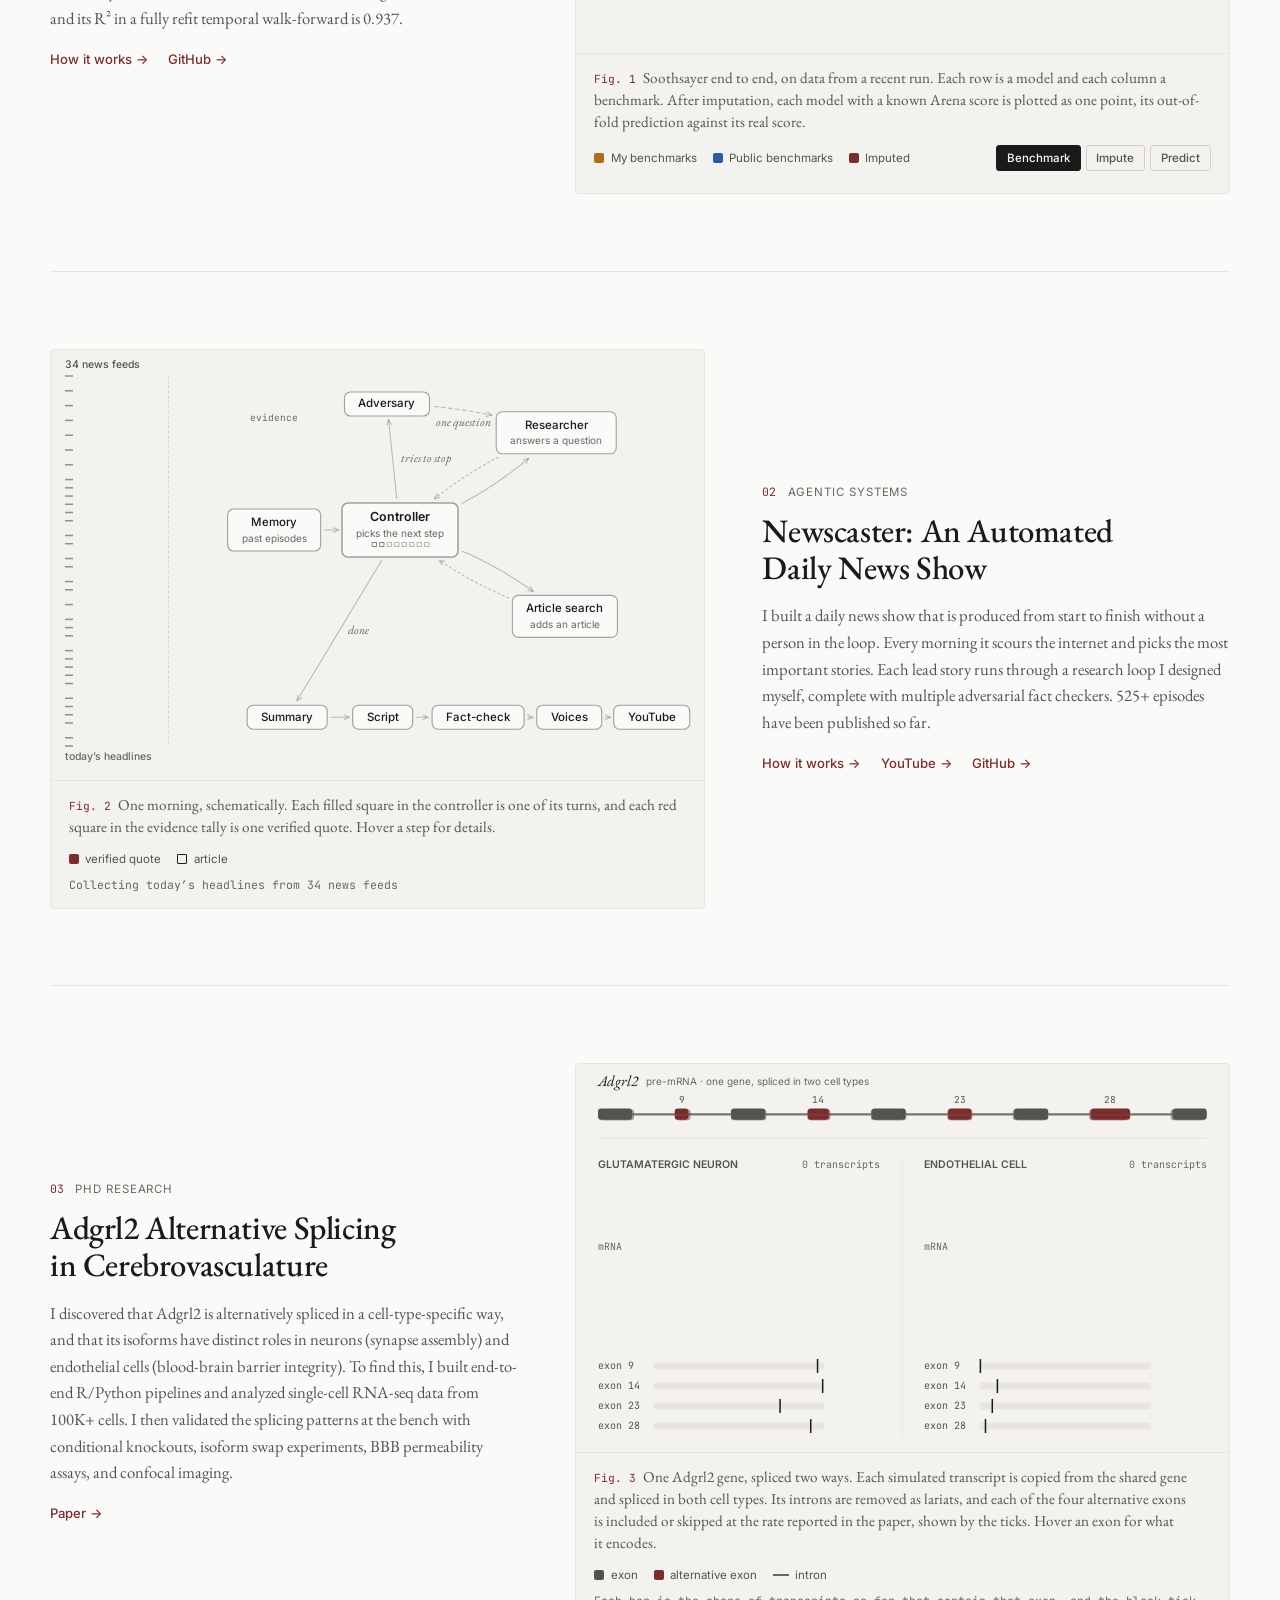
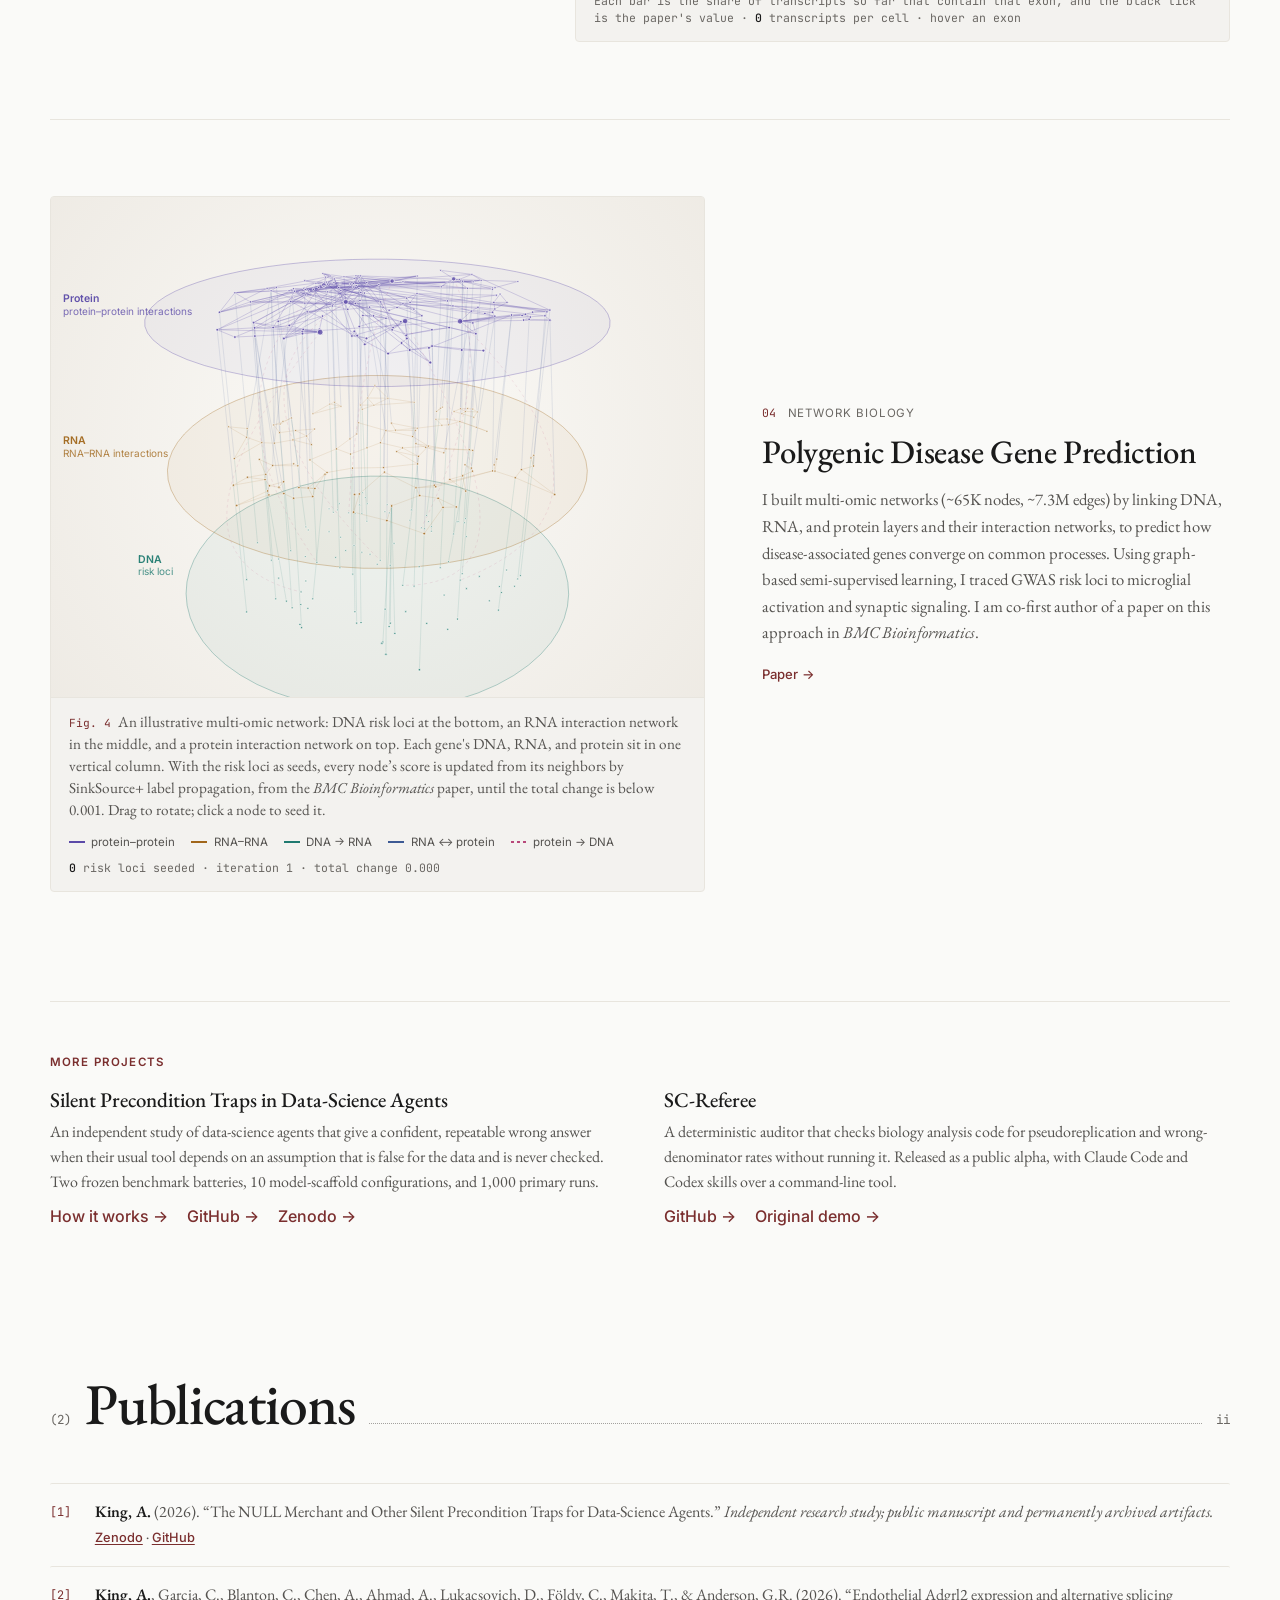
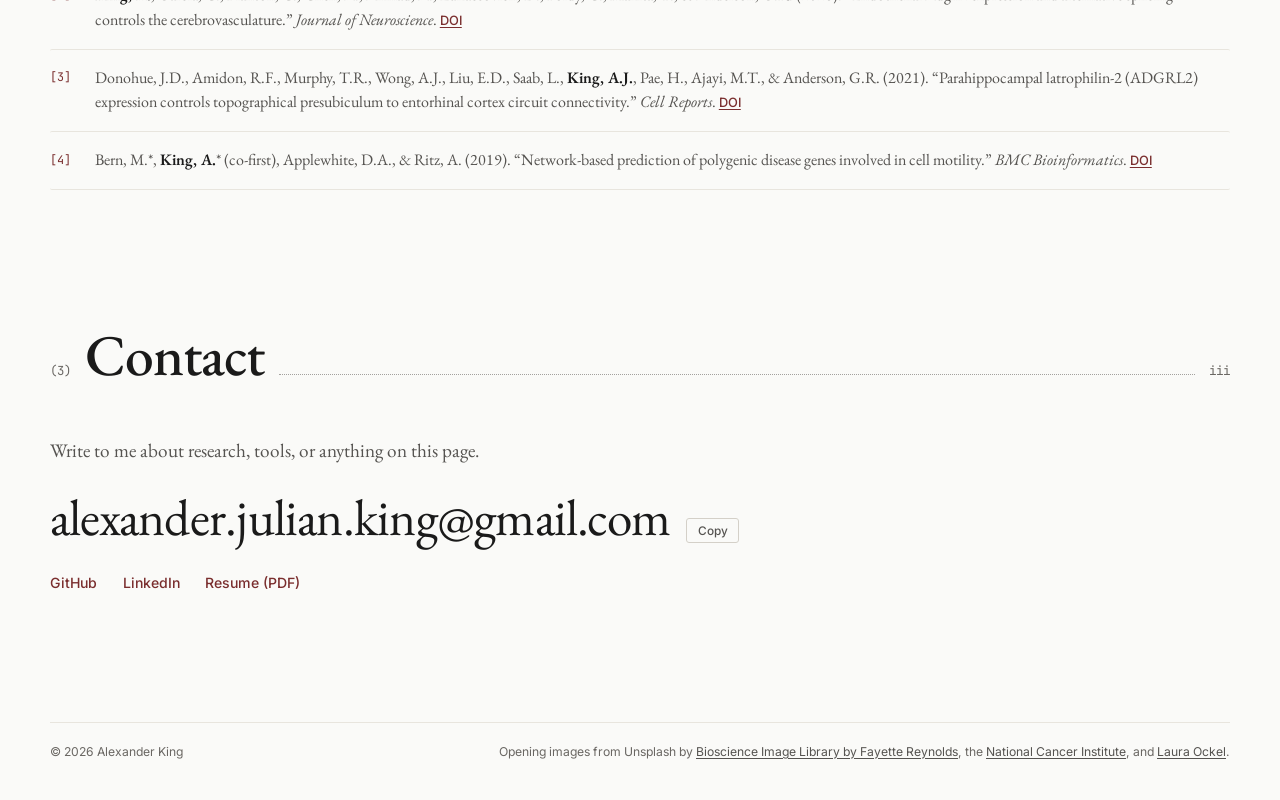
==== commit ac60c19b: "Redesign the homepage: Specimen opening and live project figures The opening shuffles 18 microscopy " ====
--- a/index.html
+++ b/index.html
@@ -1,1257 +1,1876 @@
-<!DOCTYPE html>
+<!doctype html>
 <html lang="en">
 <head>
-  <meta charset="UTF-8">
-  <meta name="viewport" content="width=device-width, initial-scale=1.0">
-  <title>Alexander King — Applied AI Researcher &amp; Computational Scientist</title>
-  <meta name="description" content="Applied AI researcher and neuroscience PhD who develops original methods, validates them against controlled baselines, and ships agentic AI and scientific software.">
-  <meta property="og:title" content="Alexander King — Applied AI Researcher &amp; Computational Scientist">
-  <meta property="og:description" content="Developing original methods, validating them against controlled baselines, and shipping agentic AI and scientific software.">
-  <meta property="og:type" content="website">
-  <meta property="og:image" content="https://alexanderjulianking.github.io/og-image.png">
-  <meta name="twitter:card" content="summary_large_image">
-  <meta name="twitter:title" content="Alexander King — Applied AI Researcher &amp; Computational Scientist">
-  <meta name="twitter:description" content="Building and evaluating reliable AI and scientific data systems.">
-  <link rel="icon" href="data:image/svg+xml,<svg xmlns='http://www.w3.org/2000/svg' viewBox='0 0 100 100'><text y='.9em' font-size='90' font-family='Georgia, serif' fill='%237a2e2e'>A</text></svg>">
-  <script>document.documentElement.classList.add('js');</script>
-  <link rel="preconnect" href="https://fonts.googleapis.com">
-  <link rel="preconnect" href="https://fonts.gstatic.com" crossorigin>
-  <link href="https://fonts.googleapis.com/css2?family=EB+Garamond:ital,wght@0,400;0,500;0,600;1,400;1,500&family=Inter:wght@300;400;500&family=JetBrains+Mono:wght@400&display=swap" rel="stylesheet">
-  <style>
-    /* ===== Reset & Base ===== */
-    *, *::before, *::after { box-sizing: border-box; margin: 0; padding: 0; }
-
-    :root {
-      --bg: #fafaf8;
-      --bg-alt: #f3f2ef;
-      --text: #1a1a1a;
-      --text-muted: #555;
-      --text-light: #6a6a6a;
-      --accent: #7a2e2e;
-      --accent-hover: #5c1e1e;
-      --border: #d4d0c8;
-      --border-light: #e8e5de;
-      --card-bg: #ffffff;
-      --card-border: #e8e5de;
-      --card-hover-shadow: 0 2px 8px rgba(0,0,0,0.06);
-      --rule: #c4c0b8;
-      --sidenote-text: #6e6e6e;
-      --tag-bg: #eee;
-      --tag-text: #555;
-      --font-serif: 'EB Garamond', 'Georgia', serif;
-      --font-sans: 'Inter', -apple-system, sans-serif;
-      --font-mono: 'JetBrains Mono', 'Menlo', monospace;
-    }
-
-    @media (prefers-color-scheme: dark) {
-      :root {
-        --bg: #141414;
-        --bg-alt: #1c1c1c;
-        --text: #d8d4cf;
-        --text-muted: #a09a90;
-        --text-light: #8a8580;
-        --accent: #c46b6b;
-        --accent-hover: #d98e8e;
-        --border: #2e2e2e;
-        --border-light: #252525;
-        --card-bg: #1a1a1a;
-        --card-border: #2a2a2a;
-        --card-hover-shadow: 0 2px 12px rgba(0,0,0,0.3);
-        --rule: #333;
-        --sidenote-text: #8a8a8a;
-        --tag-bg: #262626;
-        --tag-text: #999;
-      }
-    }
-
-    html {
-      font-size: 18px;
-      -webkit-text-size-adjust: 100%;
-    }
-
-    /* Smooth anchor scrolling is motion — gate it accordingly */
-    @media (prefers-reduced-motion: no-preference) {
-      html { scroll-behavior: smooth; }
-    }
-
-    /* Keep anchor targets clear of the sticky nav */
-    [id] { scroll-margin-top: 3.4rem; }
-
-    body {
-      font-family: var(--font-serif);
-      color: var(--text);
-      background: var(--bg);
-      line-height: 1.68;
-      text-rendering: optimizeLegibility;
-      -webkit-font-smoothing: antialiased;
-    }
-
-    /* Selected text gets the house burgundy, not browser blue */
-    ::selection {
-      background: color-mix(in srgb, var(--accent) 22%, transparent);
-    }
-
-    /* ===== Layout ===== */
-    .page-wrapper {
-      max-width: 900px;
-      margin: 0 auto;
-      padding: 0 1.5rem;
-      position: relative;
-    }
-
-    .content-column {
-      max-width: 65ch;
-    }
-
-    /* Sidenote margin area */
-    .with-sidenotes {
-      display: grid;
-      grid-template-columns: 65ch 1fr;
-      gap: 2rem;
-      max-width: 900px;
-    }
-
-    .sidenote {
-      font-size: 0.88rem;
-      color: var(--sidenote-text);
-      line-height: 1.55;
-      padding-top: 0.25rem;
-      font-family: var(--font-serif);
-      align-self: start;
-    }
-
-    .sidenote-number {
-      font-size: 0.7rem;
-      color: var(--accent);
-      vertical-align: super;
-      margin-left: 1px;
-    }
-
-    .sidenote-number::after { display: none; }
-
-    .sidenote p {
-      margin-bottom: 0.9rem;
-      text-align: left;
-      padding: 2px 4px;
-      margin-left: -4px;
-      border-radius: 2px;
-      transition: background-color 0.2s ease;
-    }
-
-    .sidenote p:last-child {
-      margin-bottom: 0;
-    }
-
-    /* Reference and margin note illuminate each other — a nod to the curious reader.
-       :has() is progressive enhancement; older browsers simply skip it */
-    .with-sidenotes:has(#fnref-1:hover) #fn-1,
-    .with-sidenotes:has(#fn-1:hover) #fn-1,
-    .with-sidenotes:has(#fnref-2:hover) #fn-2,
-    .with-sidenotes:has(#fn-2:hover) #fn-2,
-    .sidenote p:target {
-      background-color: color-mix(in srgb, var(--accent) 9%, transparent);
-    }
-
-    .with-sidenotes:has(#fn-1:hover) #fnref-1,
-    .with-sidenotes:has(#fn-2:hover) #fnref-2 {
-      color: var(--accent-hover);
-    }
-
-    /* Section number: starts at reduced opacity, inks in after the rule draws */
-    .section-heading .section-number {
-      opacity: 0.38;
-      transition: opacity 0.55s ease 0.55s;
-    }
-
-    .section-heading.visible .section-number {
-      opacity: 1;
-    }
-
-    /* Sidenote appears slightly after body text — like a typesetter adding margin notes */
-    .sidenote.fade-in {
-      transition-delay: 380ms;
-    }
-
-    @media (max-width: 860px) {
-      .with-sidenotes {
-        display: block;
-        max-width: 65ch;
-      }
-      .sidenote {
-        display: block;
-        margin: 0.5rem 0 0.5rem 1.5rem;
-        padding: 0.5rem 0 0.5rem 0.75rem;
-        border-left: 2px solid var(--border-light);
-        font-size: 0.82rem;
-      }
-    }
-
-    /* ===== Typography ===== */
-    h1, h2, h3 {
-      font-family: var(--font-serif);
-      font-weight: 500;
-      letter-spacing: -0.01em;
-    }
-
-    .section-heading {
-      font-size: 1.55rem;
-      margin-bottom: 1.25rem;
-      padding-bottom: 0.3rem;
-      position: relative;
-    }
-
-    .section-heading::after {
-      content: '';
-      display: block;
-      position: absolute;
-      bottom: 0;
-      left: 0;
-      height: 1px;
-      background: var(--border-light);
-      width: 0;
-      transition: width 0.8s cubic-bezier(0.25, 0.46, 0.45, 0.94) 0.12s;
-    }
-
-    .section-heading.visible::after {
-      width: 100%;
-    }
-
-    .section-number {
-      color: var(--accent);
-      font-variant-numeric: oldstyle-nums;
-      margin-right: 0.4em;
-      font-weight: 400;
-    }
-
-    p {
-      margin-bottom: 1rem;
-      text-align: justify;
-      hyphens: auto;
-      -webkit-hyphens: auto;
-    }
-
-    a {
-      color: var(--accent);
-      text-decoration: none;
-      position: relative;
-      transition: color 0.2s ease;
-    }
-
-    a::after {
-      content: '';
-      position: absolute;
-      bottom: -1px;
-      left: 0;
-      width: 0;
-      height: 1px;
-      background: var(--accent-hover);
-      transition: width 0.25s ease;
-    }
-
-    a:hover {
-      color: var(--accent-hover);
-    }
-
-    a:hover::after {
-      width: 100%;
-    }
-
-    a:focus-visible {
-      outline: 2px solid var(--accent);
-      outline-offset: 2px;
-      border-radius: 2px;
-    }
-
-    /* ===== Header / Hero ===== */
-    .hero {
-      padding: 5rem 0 2.5rem;
-    }
-
-    .hero-name {
-      font-family: var(--font-serif);
-      font-size: 2.8rem;
-      font-weight: 500;
-      letter-spacing: -0.02em;
-      line-height: 1.15;
-      margin-bottom: 0.6rem;
-    }
-
-    .hero-subtitle {
-      font-family: var(--font-serif);
-      font-size: 0.9rem;
-      letter-spacing: 0.06em;
-      color: var(--text-muted);
-      font-variant: small-caps;
-      margin-bottom: 1.8rem;
-    }
-
-    .hero-rule {
-      border: none;
-      height: 1px;
-      background: var(--rule);
-      margin-bottom: 2rem;
-    }
-
-    .abstract {
-      margin-bottom: 0;
-      position: relative;
-    }
-
-    /* Vertical rule: draws downward after the hero loads — editorial citation bar */
-    .abstract::before {
-      content: '';
-      position: absolute;
-      left: 0;
-      top: 0.15em;
-      bottom: 0.15em;
-      width: 2px;
-      background: var(--accent);
-      opacity: 0;
-      transform: scaleY(0);
-      transform-origin: top center;
-      animation: drawAbstractRule 0.6s cubic-bezier(0.25, 0.46, 0.45, 0.94) 1.15s forwards;
-    }
-
-    @media (max-width: 600px) {
-      .abstract::before { display: none; }
-    }
-
-    @keyframes drawAbstractRule {
-      0%   { opacity: 0;    transform: scaleY(0); }
-      18%  { opacity: 0.45; transform: scaleY(0); }
-      100% { opacity: 0.45; transform: scaleY(1); }
-    }
-
-    .abstract-label {
-      font-family: var(--font-serif);
-      font-size: 1.1rem;
-      font-weight: 400;
-      font-style: italic;
-      display: block;
-      margin-bottom: 0.5rem;
-      color: var(--text);
-    }
-
-    .abstract p {
-      font-size: 1.3rem;
-      line-height: 1.65;
-      color: var(--text-muted);
-      margin-left: 1.5rem;
-      margin-right: 1.5rem;
-    }
-
-    /* Availability line — the one thing a 45-second reader must not miss */
-    .hero-status {
-      font-size: 0.95rem;
-      font-style: italic;
-      color: var(--text-muted);
-      margin: 1.5rem 1.5rem 0;
-      text-align: left;
-      /* Metadata, not prose: never hyphenate */
-      hyphens: none;
-      -webkit-hyphens: none;
-    }
-
-    .hero-status a {
-      white-space: nowrap;
-    }
-
-    .hero-status .contact-dot {
-      margin: 0 0.35rem;
-    }
-
-    /* ===== Sections ===== */
-    section {
-      padding: 2.5rem 0 1.5rem;
-    }
-
-    /* ===== Project Cards ===== */
-    .project-card {
-      border: 1px solid var(--card-border);
-      background: var(--card-bg);
-      padding: 1.5rem;
-      margin-bottom: 1.25rem;
-      transition: transform 0.2s ease, box-shadow 0.2s ease;
-      position: relative;
-    }
-
-    .project-card:hover {
-      transform: translateY(-2px);
-      box-shadow: var(--card-hover-shadow);
-    }
-
-    /* Left accent bar — draws downward on hover like a bookmark */
-    .project-card::before {
-      content: '';
-      position: absolute;
-      left: 0;
-      top: 0;
-      bottom: 0;
-      width: 2px;
-      background: var(--accent);
-      transform: scaleY(0);
-      transform-origin: top center;
-      transition: transform 0.22s ease;
-    }
-
-    .project-card:hover::before {
-      transform: scaleY(1);
-    }
-
-    .project-title {
-      font-family: var(--font-serif);
-      font-size: 1.15rem;
-      font-weight: 500;
-      margin-bottom: 0.5rem;
-      color: var(--text);
-    }
-
-    .project-desc {
-      font-size: 0.9rem;
-      color: var(--text-muted);
-      margin-bottom: 0.75rem;
-      text-align: left;
-      /* Sits above the card's stretched-link overlay so the text stays selectable */
-      position: relative;
-      z-index: 1;
-    }
-
-    .project-meta {
-      display: flex;
-      align-items: center;
-      justify-content: space-between;
-      flex-wrap: wrap;
-      gap: 0.5rem;
-    }
-
-    .tags {
-      display: flex;
-      flex-wrap: wrap;
-      gap: 0.35rem;
-    }
-
-    .tag {
-      font-size: 0.7rem;
-      font-family: var(--font-sans);
-      background: var(--tag-bg);
-      color: var(--tag-text);
-      padding: 0.2rem 0.6rem;
-      border-radius: 2px;
-      letter-spacing: 0.01em;
-    }
-
-    .read-more {
-      font-size: 0.85rem;
-      font-family: var(--font-serif);
-      font-style: italic;
-      white-space: nowrap;
-    }
-
-    .card-links {
-      display: flex;
-      gap: 1.25rem;
-      white-space: nowrap;
-    }
-
-    .card-link-primary {
-      position: static;
-    }
-
-    .card-link-primary::after {
-      content: '';
-      position: absolute;
-      inset: 0;
-      width: auto;
-      height: auto;
-      background: none;
-    }
-
-    .card-links a:not(.card-link-primary) {
-      position: relative;
-      z-index: 1;
-    }
-
-    /* ===== Skills Table ===== */
-    .skills-table {
-      width: 100%;
-      border-collapse: collapse;
-      font-size: 1rem;
-    }
-
-    .skills-table caption {
-      caption-side: bottom;
-      font-size: 0.78rem;
-      color: var(--text-light);
-      padding-top: 0.6rem;
-      text-align: left;
-      font-style: italic;
-    }
-
-    .skills-table th,
-    .skills-table td {
-      text-align: left;
-      padding: 0.55rem 0.75rem;
-      border-bottom: 1px solid var(--border-light);
-    }
-
-    .skills-table thead th {
-      border-bottom: 2px solid var(--border);
-      font-family: var(--font-serif);
-      font-weight: 500;
-      font-size: 0.9rem;
-      color: var(--text-muted);
-    }
-
-    .skills-table tbody th {
-      font-weight: 500;
-      color: var(--text);
-      font-family: var(--font-serif);
-      white-space: nowrap;
-      vertical-align: top;
-      width: 30%;
-    }
-
-    .skills-table tbody td {
-      color: var(--text-muted);
-    }
-
-    .skills-table tbody tr:last-child th,
-    .skills-table tbody tr:last-child td {
-      border-bottom: 2px solid var(--border);
-    }
-
-    /* ===== Bibliography ===== */
-    .bib-list {
-      list-style: none;
-      counter-reset: bib;
-    }
-
-    .bib-item {
-      padding-left: 2.5rem;
-      text-indent: -2.5rem;
-      margin-bottom: 1rem;
-      font-size: 0.92rem;
-      line-height: 1.6;
-      text-align: left;
-      /* Citation years in oldstyle figures, like a proper journal */
-      font-variant-numeric: oldstyle-nums;
-    }
-
-    .bib-number {
-      font-family: var(--font-serif);
-      font-size: 0.82rem;
-      color: var(--accent);
-      margin-right: 0.5rem;
-    }
-
-    .bib-item em {
-      font-style: italic;
-    }
-
-    /* ===== Contact ===== */
-    .contact-preamble {
-      font-size: 1rem;
-      color: var(--text-muted);
-      margin-bottom: 1.5rem;
-      font-style: italic;
-    }
-
-    .contact-email {
-      font-size: 1.3rem;
-      margin-bottom: 1.25rem;
-    }
-
-    .contact-email a {
-      color: var(--accent);
-    }
-
-    .contact-secondary {
-      list-style: none;
-      display: flex;
-      gap: 0.4rem;
-      align-items: center;
-      font-size: 0.95rem;
-      color: var(--text-muted);
-    }
-
-    .contact-secondary a {
-      color: var(--text-muted);
-    }
-
-    .contact-secondary a:hover {
-      color: var(--accent);
-    }
-
-    .contact-dot {
-      color: var(--text-light);
-      user-select: none;
-    }
-
-    /* ===== Footer ===== */
-    footer {
-      padding: 3rem 0 2rem;
-      border-top: 1px solid var(--border-light);
-      margin-top: 2rem;
-      font-size: 0.78rem;
-      color: var(--text-light);
-      display: flex;
-      justify-content: space-between;
-      align-items: center;
-    }
-
-    .footer-note {
-      font-style: italic;
-      font-family: var(--font-serif);
-    }
-
-    .hero { position: relative; z-index: 1; }
-
-    /* ===== Scroll Animations ===== */
-    /* Hidden start state only applies when JS is running (.js set in <head>),
-       so a blocked or failed script never leaves the page blank */
-    .js .fade-in {
-      opacity: 0;
-      transform: translateY(20px);
-      transition: opacity 0.6s ease-out, transform 0.6s ease-out;
-    }
-
-    .js .fade-in.visible {
-      opacity: 1;
-      transform: translateY(0);
-    }
-
-    .stagger-1 { transition-delay: 0ms; }
-    .stagger-2 { transition-delay: 60ms; }
-    .stagger-3 { transition-delay: 120ms; }
-    .stagger-4 { transition-delay: 180ms; }
-
-    /* Project cards enter from the left (horizontal shift) rather than rising from below */
-    .js .project-card.fade-in {
-      transform: translateX(-14px);
-    }
-
-    .js .project-card.fade-in.visible {
-      transform: translateX(0);
-    }
-
-    /* Hero load animation */
-    .hero-anim {
-      opacity: 0;
-      transform: translateY(18px);
-      animation: heroFadeIn 0.7s ease-out forwards;
-    }
-
-    .hero-anim-1 { animation-delay: 0ms; }
-    .hero-anim-2 { animation-delay: 120ms; }
-    .hero-anim-3 { animation-delay: 240ms; }
-    .hero-anim-4 { animation-delay: 400ms; }
-    .hero-anim-5 { animation-delay: 520ms; }
-
-    @keyframes heroFadeIn {
-      to {
-        opacity: 1;
-        transform: translateY(0);
-      }
-    }
-
-    /* Respect reduced motion */
-    @media (prefers-reduced-motion: reduce) {
-      .js .fade-in {
-        opacity: 1;
-        transform: none;
-        transition: none;
-      }
-      .hero-anim {
-        opacity: 1;
-        transform: none;
-        animation: none;
-      }
-      .project-card {
-        transition: none;
-      }
-      .js .project-card.fade-in {
-        transform: none;
-      }
-      .project-card::before {
-        transition: none;
-      }
-      a::after {
-        transition: none;
-      }
-      .section-heading::after {
-        transition: none;
-        width: 100%;
-      }
-      .section-heading .section-number {
-        opacity: 1;
-        transition: none;
-      }
-      .abstract::before {
-        animation: none;
-        transform: scaleY(1);
-        opacity: 0.45;
-      }
-      .nav-progress {
-        animation: none;
-      }
-    }
-
-    /* ===== Reading Progress Bar ===== */
-    .nav-progress {
-      position: absolute;
-      bottom: 0;
-      left: 0;
-      height: 2px;
-      background: var(--accent);
-      width: 100%;
-      transform: scaleX(0);
-      transform-origin: left center;
-      opacity: 0.85;
-      pointer-events: none;
-    }
-
-    @supports (animation-timeline: scroll()) {
-      .nav-progress {
-        animation: nav-progress-grow linear both;
-        animation-timeline: scroll(root block);
-      }
-
-      @keyframes nav-progress-grow {
-        from { transform: scaleX(0); }
-        to   { transform: scaleX(1); }
-      }
-    }
-
-    /* ===== Skip Link ===== */
-    .skip-link {
-      position: absolute;
-      top: -100%;
-      left: 1rem;
-      padding: 0.5rem 1rem;
-      background: var(--accent);
-      color: #fff;
-      font-family: var(--font-sans);
-      font-size: 0.82rem;
-      z-index: 200;
-      border-radius: 0 0 4px 4px;
-    }
-
-    .skip-link:focus {
-      top: 0;
-    }
-
-    .skip-link::after { display: none; }
-
-    /* ===== Navigation ===== */
-    .site-nav {
-      position: sticky;
-      top: 0;
-      background: var(--bg);
-      z-index: 100;
-      border-bottom: 1px solid var(--border-light);
-      padding: 0.6rem 0;
-      backdrop-filter: blur(8px);
-      -webkit-backdrop-filter: blur(8px);
-      background: color-mix(in srgb, var(--bg) 88%, transparent);
-    }
-
-    .nav-inner {
-      max-width: 900px;
-      margin: 0 auto;
-      padding: 0 1.5rem;
-      display: flex;
-      align-items: center;
-      gap: 1.75rem;
-      overflow-x: auto;
-    }
-
-    .nav-name {
-      font-family: var(--font-serif);
-      font-size: 1rem;
-      font-weight: 500;
-      color: var(--text);
-      text-decoration: none;
-      margin-right: auto;
-      white-space: nowrap;
-    }
-
-    .nav-name::after { display: none; }
-
-    .nav-link {
-      font-size: 0.82rem;
-      font-family: var(--font-serif);
-      color: var(--text-muted);
-      text-decoration: none;
-      white-space: nowrap;
-      letter-spacing: 0.01em;
-      transition: color 0.2s;
-    }
-
-    .nav-link::after { display: none; }
-
-    .nav-link:hover,
-    .nav-link.active {
-      color: var(--accent);
-    }
-
-    /* Resume link reads as the nav's one quiet call to action.
-       The underline marks it as an action, so accent can't be mistaken
-       for the scroll-spy's accent-means-active signal */
-    .nav-resume {
-      color: var(--accent);
-      text-decoration: underline;
-      text-decoration-thickness: 1px;
-      text-underline-offset: 0.2em;
-      text-decoration-color: color-mix(in srgb, var(--accent) 55%, transparent);
-    }
-
-    .nav-resume:hover {
-      color: var(--accent-hover);
-      text-decoration-color: var(--accent-hover);
-    }
-
-    /* ===== Responsive ===== */
-    @media (max-width: 600px) {
-      html { font-size: 16px; }
-
-      /* Justification is a desktop signature; at ~40ch it opens rivers */
-      p { text-align: left; }
-
-      .hero { padding: 3.5rem 0 2rem; }
-
-      .hero-name { font-size: 2.1rem; }
-
-      .hero-subtitle { font-size: 0.75rem; }
-
-      .abstract p {
-        margin-left: 0.5rem;
-        margin-right: 0.5rem;
-      }
-
-      .hero-status {
-        margin-left: 0.5rem;
-        margin-right: 0.5rem;
-      }
-
-      .section-heading { font-size: 1.35rem; }
-
-      .project-card { padding: 1.2rem; }
-
-      /* Skills table stacks: domain becomes a small label above its list */
-      .skills-table,
-      .skills-table tbody,
-      .skills-table tr,
-      .skills-table tbody th,
-      .skills-table td {
-        display: block;
-        width: 100%;
-      }
-
-      .skills-table thead,
-      .skills-table caption {
-        position: absolute;
-        width: 1px;
-        height: 1px;
-        overflow: hidden;
-        clip-path: inset(50%);
-      }
-
-      .skills-table tbody th {
-        white-space: normal;
-        border-bottom: none;
-        padding: 0.9rem 0 0.15rem;
-        font-family: var(--font-sans);
-        font-weight: 500;
-        font-size: 0.72rem;
-        letter-spacing: 0.08em;
-        text-transform: uppercase;
-        color: var(--text-muted);
-      }
-
-      .skills-table td {
-        padding: 0 0 0.9rem;
-        border-bottom: 1px solid var(--border-light);
-      }
-
-      .skills-table tbody tr:last-child th { border-bottom: none; }
-
-      footer { flex-direction: column; gap: 0.5rem; text-align: center; }
-
-      .nav-inner { gap: 1rem; padding: 0 1rem; }
-
-      .nav-link { padding: 0.5rem 0; }
-
-      .nav-link .nav-number { display: none; }
-
-      /* Six links don't fit at 375px; mobile gets the resume in the hero and contact instead */
-      .nav-resume { display: none; }
-    }
-
-    /* ===== Print ===== */
-    @media print {
-      .site-nav { display: none; }
-
-      body {
-        font-size: 11pt;
-        color: #000;
-        background: #fff;
-      }
-
-      .page-wrapper { max-width: 100%; padding: 0; }
-
-      .hero { padding: 1cm 0; }
-
-      section { padding: 0.5cm 0; break-inside: avoid; }
-
-      .project-card {
-        box-shadow: none;
-        border: 1px solid #ccc;
-        break-inside: avoid;
-      }
-
-      .project-card:hover { transform: none; box-shadow: none; }
-
-      a { color: #000; }
-      a::after { display: none; }
-
-      .fade-in {
-        opacity: 1 !important;
-        transform: none !important;
-      }
-
-      footer { border-top: 1px solid #ccc; }
-    }
-  </style>
+<meta charset="utf-8">
+<meta name="viewport" content="width=device-width, initial-scale=1, viewport-fit=cover">
+<title>Alexander King · AI engineer and bioinformatician</title>
+<meta name="description" content="Alexander King is an AI engineer and bioinformatician. His projects include LLM evaluation, an automated daily news show, Adgrl2 splicing, and multi-omic network biology.">
+<meta property="og:title" content="Alexander King · AI engineer and bioinformatician">
+<meta property="og:description" content="Alexander King is an AI engineer and bioinformatician. His projects include LLM evaluation, an automated daily news show, Adgrl2 splicing, and multi-omic network biology.">
+<meta property="og:type" content="website">
+<meta property="og:url" content="https://alexanderjulianking.github.io/">
+<meta property="og:image" content="https://alexanderjulianking.github.io/og-image.jpg">
+<meta property="og:image:width" content="1200">
+<meta property="og:image:height" content="630">
+<meta name="twitter:card" content="summary_large_image">
+<meta name="twitter:title" content="Alexander King · AI engineer and bioinformatician">
+<meta name="twitter:description" content="Alexander King is an AI engineer and bioinformatician. His projects include LLM evaluation, an automated daily news show, Adgrl2 splicing, and multi-omic network biology.">
+<meta name="twitter:image" content="https://alexanderjulianking.github.io/og-image.jpg">
+<link rel="icon" href="data:image/svg+xml,<svg xmlns='http://www.w3.org/2000/svg' viewBox='0 0 100 100'><text y='.9em' font-size='90' font-family='Georgia, serif' fill='%237a2e2e'>A</text></svg>">
+<link rel="preconnect" href="https://fonts.googleapis.com">
+<link rel="preconnect" href="https://fonts.gstatic.com" crossorigin>
+<script>
+/* Start the opening's downloads before the rest of the page is parsed: the first frame of each panel, the middle
+   plate's landing image, then the rest of the shuffle in the order it plays. The opening script picks these up. */
+(() => {
+  const FILES = [
+    'fr-8XAiz-wvwjo', 'fr-Nxp_djfx3NU', 'fr-RbEeg3nPkbc', 'fr-WkDk5Dt3tk0', 'fr-jFFsk-L4Nsg', 'fr-pWjbxTtfDv0',
+    'fr-xlJqqBZTwHg', 'lo-nIEHqGSymRU', 'lo-pGVr8YRtQ80', 'lo-ziFuECDh8hc', 'nci-1PpyUZceg_I', 'nci-8jfIIrkHeII',
+    'nci-L7en7Lb-Ovc', 'nci-jFdQxuz_2fI', 'nci-mbL91Lg56zc', 'nci-sIqWYiNLiJU', 'nci-t24JyDUoJEg', 'nci-tIqa2uTE8JY'
+  ];
+  const LAND = { l: 3, c: 10, r: 8 }, landing = [LAND.l, LAND.c, LAND.r];
+  const pool = FILES.map((_, i) => i).filter(i => !landing.includes(i));
+  for (let i = pool.length - 1; i > 0; i--) { const j = (Math.random() * (i + 1)) | 0; [pool[i], pool[j]] = [pool[j], pool[i]]; }
+  const n = pool.length, offs = [0, Math.round(n / 3), Math.round(2 * n / 3)], order = [];
+  for (let k = 0; k < n; k++) offs.forEach(o => { const i = pool[(k + o) % n]; if (!order.includes(i)) order.push(i); });
+  let pending = 0, settle;
+  const B = window.__boot = { FILES, LAND, pool, first: order.slice(0, 3), t: [], f: [], subs: [], loaded: 0, total: n + 3, done: new Promise(r => { settle = r; }) };
+  const emit = () => B.subs.forEach(fn => fn());
+  const get = (src, alt, prio, put) => {
+    pending++;
+    const im = new Image(); im.decoding = 'async'; if (prio) im.fetchPriority = prio;
+    const fin = ok => { if (ok) { put(im); B.loaded++; } if (--pending === 0) settle(); emit(); };
+    im.onload = () => { im.decode ? Promise.race([im.decode(), new Promise(r => setTimeout(r, 400))]).then(() => fin(true), () => fin(true)) : fin(true); };
+    im.onerror = () => { if (alt) { pending--; get(alt, null, prio, put); } else fin(false); };
+    im.src = src;
+  };
+  const thumb = (i, prio) => get(`img/t/${FILES[i]}.webp`, `img/t/${FILES[i]}.jpg`, prio, im => { B.t[i] = im; });
+  const full = (i, prio) => get(`img/${FILES[i]}.webp`, `img/${FILES[i]}.jpg`, prio, im => { B.f[i] = im; });
+  order.slice(0, 3).forEach(i => thumb(i, 'high'));
+  full(LAND.c, 'high');
+  order.slice(3, 9).forEach(i => thumb(i, 'auto'));
+  full(LAND.l, 'auto'); full(LAND.r, 'auto');
+  order.slice(9).forEach(i => thumb(i, 'low'));
+})();
+/* The fonts load without holding up the first paint; text shows in the fallback face until they arrive. */
+(() => { const l = document.createElement('link'); l.rel = 'stylesheet'; l.href = 'https://fonts.googleapis.com/css2?family=EB+Garamond:ital,wght@0,400..800;1,400..800&family=Inter:wght@400;500;600&family=JetBrains+Mono:wght@400;500&display=swap'; document.head.appendChild(l); })();
+</script>
+<noscript><link rel="stylesheet" href="https://fonts.googleapis.com/css2?family=EB+Garamond:ital,wght@0,400..800;1,400..800&family=Inter:wght@400;500;600&family=JetBrains+Mono:wght@400;500&display=swap"></noscript>
+<style>
+/* Layout: a pinned full-bleed opening (three plates that open into one graph), then a paper page: 1180px measure,
+   project rows that pair a text column with a live figure plate. */
+:root {
+  --paper: #fafaf8;
+  --paper-2: #f3f2ef;
+  --plate: #f3f2ef;
+  --ink: #1a1a1a;
+  --ink-2: #555350;
+  --ink-3: #6a6763;
+  --rule: #d4d0c8;
+  --rule-2: #e8e5de;
+  --accent: #7a2e2e;
+  --accent-2: #5c1e1e;
+  --neg: #2f5aa8;
+  --ochre: #a86f16;
+  --e-ppi: #5b4aa8; --e-rr: #a0661a; --e-dr: #1f7a70; --e-rp: #3d5a94; --e-tf: #b8497a;
+  --nav-bg: rgba(250, 250, 248, 0.86);
+  --is-dark: 0;
+  --hero-bg: #0b0a0a;
+  --hero-ink: #f1ebe3;
+  --hero-muted: #aaa298;
+  --serif: 'EB Garamond', Georgia, 'Times New Roman', serif;
+  --sans: 'Inter', system-ui, -apple-system, 'Segoe UI', sans-serif;
+  --mono: 'JetBrains Mono', ui-monospace, Menlo, Consolas, monospace;
+}
+@media (prefers-color-scheme: dark) {
+  :root:not([data-theme="light"]) {
+    --paper: #141414; --paper-2: #1c1c1c; --plate: #1a1918; --ink: #d8d4cf; --ink-2: #a09a90; --ink-3: #8a847b;
+    --rule: #3a3734; --rule-2: #262524; --accent: #d07470; --accent-2: #e09591; --neg: #86a6ea; --ochre: #e0b060;
+    --nav-bg: rgba(20, 20, 20, 0.86); --is-dark: 1; color-scheme: dark;
+    --e-ppi: #a898e8; --e-rr: #e0aa60; --e-dr: #5fbeb4; --e-rp: #8fa8dc; --e-tf: #e27fb0;
+  }
+}
+:root[data-theme="dark"] {
+  --paper: #141414; --paper-2: #1c1c1c; --plate: #1a1918; --ink: #d8d4cf; --ink-2: #a09a90; --ink-3: #8a847b;
+  --rule: #3a3734; --rule-2: #262524; --accent: #d07470; --accent-2: #e09591; --neg: #86a6ea; --ochre: #e0b060;
+  --nav-bg: rgba(20, 20, 20, 0.86); --is-dark: 1; color-scheme: dark;
+    --e-ppi: #a898e8; --e-rr: #e0aa60; --e-dr: #5fbeb4; --e-rp: #8fa8dc; --e-tf: #e27fb0;
+}
+
+*, *::before, *::after { box-sizing: border-box; }
+html { scroll-behavior: smooth; }
+@media (prefers-reduced-motion: reduce) { html { scroll-behavior: auto; } }
+body { margin: 0; background: var(--paper); color: var(--ink); font-family: var(--serif); font-size: 1.125rem; line-height: 1.64; -webkit-font-smoothing: antialiased; }
+a { color: var(--accent); text-underline-offset: 0.18em; text-decoration-thickness: 1px; }
+a:hover { color: var(--accent-2); }
+:focus-visible { outline: 2px solid var(--accent); outline-offset: 3px; }
+.skip { position: absolute; left: -999px; top: 8px; z-index: 50; background: var(--paper); color: var(--ink); padding: 0.4rem 0.8rem; }
+.skip:focus { left: 8px; }
+
+/* ---------- Opening ---------- */
+.track { position: relative; height: 185vh; height: 185svh; background: var(--hero-bg); }
+.track.done { height: 100vh; height: 100svh; }
+html { overflow-anchor: none; }
+.pin {
+  --e: 0; --t: 0; --hint: 1;
+  position: sticky; top: 0; height: 100vh; height: 100svh; overflow: hidden;
+  padding: calc((1 - var(--e)) * 10px); background: var(--hero-bg); color: var(--hero-ink);
+}
+.collage { display: flex; height: 100%; gap: calc((1 - var(--e)) * 10px); }
+.panel { position: relative; overflow: hidden; min-width: 0; border-radius: calc((1 - var(--e)) * 3px); background: #050505; }
+.panel.l { flex: 0 0 calc((1 - var(--e)) * 26%); }
+.panel.c { flex: 1 1 auto; }
+.panel.r { flex: 0 0 calc((1 - var(--e)) * 29%); }
+.panel canvas { position: absolute; top: 50%; left: 50%; transform: translate(-50%, -50%); display: block; }
+.panel.l canvas, .panel.r canvas { transform: translate(-50%, -50%) scale(calc(1 + var(--e) * 0.08)); }
+.panel.c canvas { touch-action: pan-y; }
+.title-card {
+  position: absolute; inset: 0; z-index: 0; display: grid; place-content: center; justify-items: center;
+  text-align: center; gap: 0.8rem; padding-inline: 16px; pointer-events: none;
+  opacity: var(--t); transform: translateY(calc((1 - var(--t)) * 18px));
+}
+.title-card::before {
+  content: ""; position: absolute; inset: 0; z-index: -1;
+  background: radial-gradient(ellipse 42% 30% at 50% 50%, rgba(11, 10, 10, 0.42), rgba(11, 10, 10, 0) 100%);
+}
+.kicker { font-family: var(--sans); font-size: 0.72rem; letter-spacing: 0.18em; text-transform: uppercase; color: var(--hero-muted); margin: 0; text-shadow: 0 1px 12px rgba(0, 0, 0, 0.6); }
+.big { font-family: var(--serif); font-weight: 500; font-size: clamp(3rem, 9vw, 7.2rem); letter-spacing: -0.022em; line-height: 0.98; margin: 0; text-wrap: balance; text-shadow: 0 2px 28px rgba(0, 0, 0, 0.45); }
+.toc { list-style: none; margin: 1.1rem 0 0; padding: 0; width: min(340px, 80vw); font-size: 1.04rem; display: grid; gap: 0.1rem; }
+.toc a { display: flex; align-items: baseline; gap: 0.6rem; color: var(--hero-ink); text-decoration: none; padding: 0.12rem 0; pointer-events: auto; text-shadow: 0 1px 10px rgba(0, 0, 0, 0.6); }
+.pin:not(.revealed) .toc a { pointer-events: none; }
+.toc a:hover .t, .toc a:focus-visible .t { text-decoration: underline; text-underline-offset: 0.2em; }
+.toc .n { font-family: var(--mono); font-size: 0.7rem; color: var(--hero-muted); }
+.toc .dots { flex: 1; border-bottom: 1px dotted var(--hero-muted); opacity: 0.55; transform: translateY(-4px); }
+.hud { position: absolute; z-index: 2; margin: 0; font-family: var(--mono); font-size: 0.7rem; color: var(--hero-muted); font-variant-numeric: tabular-nums; }
+.counter { left: 22px; bottom: 20px; max-width: calc(100% - 44px); background: rgba(11, 10, 10, 0.55); padding: 3px 7px; border-radius: 2px; }
+.counter:empty { display: none; }
+.scroll-hint { left: 0; right: 0; bottom: 20px; text-align: center; font-family: var(--sans); letter-spacing: 0.16em; text-transform: uppercase; opacity: var(--hint); pointer-events: none; }
+.load-line { position: absolute; z-index: 3; left: 0; top: 0; height: 2px; width: 100%; background: var(--hero-muted); opacity: 0.5; transform-origin: left; transform: scaleX(0); transition: transform 0.25s ease, opacity 0.6s ease; }
+.load-line.done { opacity: 0; }
+@media (max-width: 600px) { .counter { bottom: 52px; } }
+
+/* ---------- Nav ---------- */
+.nav {
+  position: fixed; inset: 0 0 auto 0; z-index: 20; background: var(--nav-bg);
+  -webkit-backdrop-filter: blur(10px); backdrop-filter: blur(10px); border-bottom: 1px solid var(--rule-2);
+  transform: translateY(-101%); transition: transform 0.35s ease; padding-top: env(safe-area-inset-top, 0px);
+}
+.nav.on { transform: none; }
+.nav-in { max-width: 1180px; margin-inline: auto; padding: 0.7rem 16px; display: flex; align-items: baseline; gap: 1.4rem; }
+@media (min-width: 720px) { .nav-in { padding-inline: 32px; } }
+.nav-name { font-family: var(--serif); font-weight: 500; font-size: 1.08rem; color: var(--ink); text-decoration: none; margin-right: auto; white-space: nowrap; }
+.nav a.link { font-family: var(--sans); font-size: 0.78rem; color: var(--ink-2); text-decoration: none; white-space: nowrap; }
+.nav a.link:hover, .nav a.link.active { color: var(--accent); }
+.nav a.link .n { font-family: var(--mono); font-size: 0.66rem; color: var(--ink-3); margin-right: 0.25rem; }
+.nav-progress { position: absolute; left: 0; bottom: -1px; height: 1px; width: 100%; background: var(--accent); transform-origin: left; transform: scaleX(0); }
+@media (max-width: 640px) { .nav a.link .n { display: none; } .nav-in { gap: 0.9rem; } .nav a.link { font-size: 0.74rem; } .nav-name { font-size: 1rem; } }
+
+/* ---------- Page ---------- */
+.page { padding-inline: 16px; }
+@media (min-width: 720px) { .page { padding-inline: 32px; } }
+.wide { max-width: 1180px; margin-inline: auto; }
+.sec { padding-block: clamp(5rem, 11vw, 8.5rem) 0; scroll-margin-top: 3.5rem; }
+.sec-head { display: flex; align-items: baseline; gap: 0.9rem; margin: 0 0 clamp(1.2rem, 3vw, 2rem); }
+.sec-head .n, .sec-head .r { font-family: var(--mono); font-size: 0.78rem; color: var(--ink-3); }
+.sec-head h2 { font-weight: 500; font-size: clamp(2.3rem, 5.4vw, 3.6rem); line-height: 1; letter-spacing: -0.02em; margin: 0; }
+.sec-head .dots { flex: 1; border-bottom: 1px dotted var(--ink-3); opacity: 0.6; transform-origin: left; }
+.sub { font-family: var(--sans); font-size: 0.72rem; font-weight: 600; letter-spacing: 0.1em; text-transform: uppercase; color: var(--accent); margin: 0 0 1rem; }
+
+/* Projects */
+.proj {
+  display: grid; grid-template-columns: minmax(0, 5fr) minmax(0, 7fr); gap: clamp(1.6rem, 4.5vw, 4.5rem);
+  align-items: center; padding-block: clamp(3rem, 6vw, 5rem); border-top: 1px solid var(--rule-2);
+}
+.proj:first-of-type { border-top: 0; }
+.proj:nth-of-type(even) { grid-template-columns: minmax(0, 7fr) minmax(0, 5fr); }
+.proj:nth-of-type(even) .proj-text { order: 2; }
+@media (max-width: 900px) { .proj, .proj:nth-of-type(even) { grid-template-columns: minmax(0, 1fr); } .proj:nth-of-type(even) .proj-text { order: 0; } }
+.proj-kicker { display: flex; gap: 0.7rem; align-items: baseline; margin: 0 0 0.7rem; font-family: var(--sans); font-size: 0.72rem; letter-spacing: 0.08em; text-transform: uppercase; color: var(--ink-3); }
+.proj-kicker .n { font-family: var(--mono); letter-spacing: 0; color: var(--accent); }
+.proj h3 { font-weight: 500; font-size: clamp(1.6rem, 2.7vw, 2.05rem); line-height: 1.12; letter-spacing: -0.012em; margin: 0 0 1rem; text-wrap: balance; }
+.proj-text p.desc { margin: 0 0 1.1rem; font-size: 1.04rem; line-height: 1.6; color: var(--ink-2); text-wrap: pretty; }
+.tags { list-style: none; margin: 0 0 1rem; padding: 0; display: flex; flex-wrap: wrap; gap: 0.35rem; }
+.tags li { font-family: var(--sans); font-size: 0.7rem; color: var(--ink-2); border: 1px solid var(--rule); border-radius: 2px; padding: 0.12rem 0.45rem; }
+.links { display: flex; flex-wrap: wrap; gap: 0.4rem 1.2rem; margin: 0; font-family: var(--sans); font-size: 0.82rem; font-weight: 500; }
+.links a { text-decoration: none; }
+.links a:hover { text-decoration: underline; }
+
+.plate { margin: 0; background: var(--plate); border: 1px solid var(--rule-2); border-radius: 4px; overflow: hidden; min-width: 0; }
+.plate canvas { display: block; width: 100%; touch-action: pan-y; }
+.plate figcaption { padding: 0.8rem 18px 0.2rem; font-size: 0.95rem; line-height: 1.45; color: var(--ink-2); border-top: 1px solid var(--rule-2); text-wrap: pretty; }
+.plate figcaption .fig { font-family: var(--mono); font-size: 0.7rem; color: var(--accent); margin-right: 0.45rem; }
+.plate-bar { display: flex; flex-wrap: wrap; align-items: center; justify-content: space-between; gap: 0.5rem 1rem; padding: 0.55rem 18px 0.9rem; }
+.readout { margin: 0; font-family: var(--mono); font-size: 0.72rem; line-height: 1.45; color: var(--ink-3); font-variant-numeric: tabular-nums; min-width: 0; flex: 1 1 16rem; }
+.readout b { color: var(--ink); font-weight: 500; }
+.controls { display: flex; flex-wrap: wrap; gap: 0.3rem; align-items: center; }
+.controls .lbl { font-family: var(--sans); font-size: 0.7rem; color: var(--ink-3); margin-right: 0.2rem; }
+.controls button {
+  font-family: var(--sans); font-size: 0.72rem; font-weight: 500; color: var(--ink-2); background: transparent;
+  border: 1px solid var(--rule); border-radius: 3px; padding: 0.3rem 0.62rem; cursor: pointer;
+}
+.controls button:hover { border-color: var(--ink-3); color: var(--ink); }
+.controls button[aria-pressed="true"] { background: var(--ink); color: var(--paper); border-color: var(--ink); }
+.legend { display: flex; flex-wrap: wrap; gap: 0.3rem 1rem; margin: 0; padding: 0; list-style: none; font-family: var(--sans); font-size: 0.72rem; color: var(--ink-2); }
+.legend i { display: inline-block; width: 10px; height: 10px; border-radius: 2px; margin-right: 0.4rem; vertical-align: -1px; }
+.legend .sw-ochre { background: var(--ochre); }
+.legend .sw-neg { background: var(--neg); }
+.legend .sw-acc { background: var(--accent); }
+.legend .sw-dr { background: var(--e-dr); }
+.legend .sw-ppi { background: var(--e-ppi); }
+.legend .sw-ink { background: var(--ink-2); }
+.legend .sw-out { background: transparent; border: 1.2px solid var(--ink); border-radius: 1px; }
+.legend .ln { width: 16px; height: 2px; border-radius: 0; background: var(--ink-3); vertical-align: 3px; }
+.legend .grad { width: 64px; height: 8px; border-radius: 4px; background: linear-gradient(90deg, var(--neg), var(--rule), var(--accent)); vertical-align: 0; }
+
+/* More projects */
+.more { margin-top: clamp(1rem, 3vw, 2rem); padding-top: clamp(2.2rem, 5vw, 3.2rem); border-top: 1px solid var(--rule-2); }
+.more-list { list-style: none; margin: 0; padding: 0; display: grid; grid-template-columns: repeat(auto-fit, minmax(min(100%, 360px), 1fr)); gap: 1.4rem clamp(1.6rem, 4vw, 3rem); }
+.more-list h4 { font-weight: 500; font-size: 1.3rem; line-height: 1.2; margin: 0 0 0.45rem; }
+.more-list p { margin: 0 0 0.6rem; font-size: 1rem; line-height: 1.55; color: var(--ink-2); }
+
+/* Publications */
+.pubs { display: grid; grid-template-columns: minmax(0, 1fr); gap: clamp(1.6rem, 4vw, 2.6rem); }
+.bib { list-style: none; margin: 0; padding: 0; display: grid; }
+.bib li {
+  display: grid; grid-template-columns: 2.4rem minmax(0, 1fr); gap: 0.4rem; padding: 1rem 0.6rem 1rem 0;
+  border-top: 1px solid var(--rule-2); font-size: 1rem; line-height: 1.55; color: var(--ink-2);
+  transition: background-color 0.2s, color 0.2s; border-radius: 2px;
+}
+.bib li:last-child { border-bottom: 1px solid var(--rule-2); }
+.bib .num { font-family: var(--mono); font-size: 0.74rem; color: var(--accent); padding-top: 0.18rem; }
+.bib li strong { color: var(--ink); font-weight: 600; }
+.bib li.hl { background: var(--paper-2); color: var(--ink); }
+.bib a { font-family: var(--sans); font-size: 0.8rem; font-weight: 500; }
+.legend .ln.dash { background: repeating-linear-gradient(90deg, var(--c) 0 3px, transparent 3px 6px); }
+#fig-net canvas { cursor: grab; }
+#fig-sooth canvas { height: 450px; }
+@media (max-width: 631px) { #fig-sooth canvas { height: 620px; } }
+
+/* Contact */
+.contact-line { font-size: 1.2rem; color: var(--ink-2); margin: 0 0 1.4rem; max-width: 50ch; }
+.email-row { display: flex; flex-wrap: wrap; align-items: baseline; gap: 0.6rem 1rem; margin: 0 0 1.6rem; }
+.email { font-size: clamp(1.5rem, 4.6vw, 3.2rem); line-height: 1.1; letter-spacing: -0.015em; color: var(--ink); text-decoration: none; overflow-wrap: anywhere;
+  background-image: linear-gradient(var(--accent), var(--accent)); background-size: 0% 1px; background-position: 0 100%; background-repeat: no-repeat; transition: background-size 0.45s ease; }
+.email:hover, .email:focus-visible { background-size: 100% 1px; color: var(--ink); }
+.copy { font-family: var(--sans); font-size: 0.74rem; font-weight: 500; color: var(--ink-2); background: transparent; border: 1px solid var(--rule); border-radius: 3px; padding: 0.3rem 0.65rem; cursor: pointer; }
+.copy:hover { border-color: var(--ink-3); color: var(--ink); }
+.elsewhere { list-style: none; margin: 0; padding: 0; display: flex; flex-wrap: wrap; gap: 0.5rem 1.6rem; font-family: var(--sans); font-size: 0.88rem; font-weight: 500; }
+.elsewhere a { text-decoration: none; }
+.elsewhere a:hover { text-decoration: underline; }
+footer.foot { margin-top: clamp(5rem, 10vw, 8rem); padding-block: 1.2rem 2.4rem; border-top: 1px solid var(--rule-2); font-family: var(--sans); font-size: 0.76rem; color: var(--ink-3); display: flex; flex-wrap: wrap; justify-content: space-between; gap: 0.6rem 2rem; }
+footer.foot a { color: var(--ink-2); }
+
+@supports (animation-timeline: view()) {
+  @media (prefers-reduced-motion: no-preference) {
+    .rv { animation: rise linear both; animation-timeline: view(); animation-range: entry 0% entry 55%; }
+    .sec-head .dots { animation: draw linear both; animation-timeline: view(); animation-range: entry 10% entry 90%; }
+  }
+}
+@keyframes rise { from { opacity: 0; transform: translateY(18px); } to { opacity: 1; transform: none; } }
+@keyframes draw { from { transform: scaleX(0); } to { transform: scaleX(1); } }
+</style>
+
 </head>
 <body>
-
-  <a href="#main" class="skip-link">Skip to content</a>
-
-  <!-- Navigation -->
-  <nav class="site-nav" aria-label="Primary navigation">
-    <div class="nav-progress" aria-hidden="true"></div>
-    <div class="nav-inner">
-      <a href="#top" class="nav-name">A. King</a>
-      <a href="#about" class="nav-link"><span class="nav-number">1. </span>About</a>
-      <a href="#projects" class="nav-link"><span class="nav-number">2. </span>Projects</a>
-      <a href="#skills" class="nav-link"><span class="nav-number">3. </span>Skills</a>
-      <a href="#publications" class="nav-link"><span class="nav-number">4. </span>Research</a>
-      <a href="#contact" class="nav-link"><span class="nav-number">5. </span>Contact</a>
-      <a href="Alexander_King_Resume.pdf" class="nav-link nav-resume" target="_blank" rel="noopener">Resume</a>
+<a class="skip" href="#projects">Skip to content</a>
+
+<nav class="nav" id="nav" aria-label="Sections">
+  <div class="nav-in">
+    <a class="nav-name" href="#top">Alexander King</a>
+    <a class="link" href="#projects"><span class="n">1</span>Projects</a>
+    <a class="link" href="#publications"><span class="n">2</span>Publications</a>
+    <a class="link" href="#contact"><span class="n">3</span>Contact</a>
+  </div>
+  <div class="nav-progress" id="nav-progress"></div>
+</nav>
+
+<section class="track" id="top" aria-label="Opening">
+  <div class="pin" id="pin">
+    <div class="load-line" id="load-line" aria-hidden="true"></div>
+    <div class="collage">
+      <div class="panel l"><canvas aria-hidden="true"></canvas></div>
+      <div class="panel c">
+        <canvas role="img" aria-label="Microscopy and silicon images shuffle across three panels. The middle one opens to fill the screen and turns into a network graph."></canvas>
+        <div class="title-card">
+          <p class="kicker">AI engineer &middot; bioinformatician</p>
+          <h1 class="big">Alexander King</h1>
+          <ol class="toc" aria-label="Sections">
+            <li><a href="#projects"><span class="n">(1)</span><span class="t">Projects</span><span class="dots"></span><span class="n">i</span></a></li>
+            <li><a href="#publications"><span class="n">(2)</span><span class="t">Publications</span><span class="dots"></span><span class="n">ii</span></a></li>
+            <li><a href="#contact"><span class="n">(3)</span><span class="t">Contact</span><span class="dots"></span><span class="n">iii</span></a></li>
+          </ol>
+        </div>
+      </div>
+      <div class="panel r"><canvas aria-hidden="true"></canvas></div>
     </div>
-  </nav>
-
-  <div class="page-wrapper">
-
-    <!-- Hero -->
-    <header class="hero" id="top">
-      <h1 class="hero-name hero-anim hero-anim-1">Alexander King</h1>
-      <p class="hero-subtitle hero-anim hero-anim-2">Applied AI Researcher &middot; Computational Scientist &middot; Neuroscience PhD</p>
-      <hr class="hero-rule hero-anim hero-anim-3" aria-hidden="true">
-      <div class="abstract hero-anim hero-anim-4">
-
-        <p>I develop original methods, validate them against controlled baselines, and ship agentic AI and scientific software. My work spans data-science agent failures, human-preference prediction, source-grounded research, statistical auditing, and single-cell genomics.</p>
+    <p class="hud counter" id="counter" aria-hidden="true"></p>
+    <p class="hud scroll-hint" aria-hidden="true">Scroll</p>
+  </div>
+</section>
+
+<div class="page">
+<main>
+
+<!-- (1) Projects -->
+<section class="sec wide" id="projects" aria-labelledby="projects-h">
+  <header class="sec-head"><span class="n">(1)</span><h2 id="projects-h">Projects</h2><span class="dots" aria-hidden="true"></span><span class="r" aria-hidden="true">i</span></header>
+
+  <article class="proj">
+    <div class="proj-text rv">
+      <p class="proj-kicker"><span class="n">01</span>LLM evaluation</p>
+      <h3>Project Soothsayer: LLM Evaluation &amp; Prediction System</h3>
+      <p class="desc">A complete system for predicting how people will rate a language model on Arena.ai. It runs four benchmarks I designed (emotional intelligence, creative writing, commonsense logic, and writing style) on every model. It fills the gaps in the benchmark data with a custom per-cell imputer. Then adaptive local regression predicts each model's human preference score. The full system’s RMSE is 29% lower than the best regularized baseline’s, and its R&sup2; in a fully refit temporal walk-forward is 0.937.</p>
+      <p class="links"><a href="soothsayer_explainer.html" target="_blank" rel="noopener">How it works &rarr;</a><a href="https://github.com/AlexanderJulianKing/project-soothsayer" target="_blank" rel="noopener">GitHub &rarr;</a></p>
+    </div>
+    <figure class="plate rv" id="fig-sooth">
+      <canvas role="img" aria-label="Benchmark matrix that fills with measured scores, then imputed scores, then collapses into a scatter of predicted against actual Arena scores."></canvas>
+      <figcaption><span class="fig">Fig. 1</span>Soothsayer end to end, on data from a recent run. Each row is a model and each column a benchmark. After imputation, each model with a known Arena score is plotted as one point, its out-of-fold prediction against its real score.</figcaption>
+      <div class="plate-bar">
+        <ul class="legend"><li><i class="sw-ochre"></i>My benchmarks</li><li><i class="sw-neg"></i>Public benchmarks</li><li><i class="sw-acc"></i>Imputed</li></ul>
+        <div class="controls" role="group" aria-label="Step"><button type="button" data-act="0" aria-pressed="true">Benchmark</button><button type="button" data-act="1" aria-pressed="false">Impute</button><button type="button" data-act="2" aria-pressed="false">Predict</button></div>
+        <p class="readout" aria-live="polite" style="flex-basis:100%"></p>
       </div>
-      <p class="hero-status hero-anim hero-anim-5">Seeking roles in AI evaluation, applied AI, scientific software, and computational biology<span class="contact-dot" aria-hidden="true">&middot;</span>based in Riverside, California<span class="contact-dot" aria-hidden="true">&middot;</span><a href="Alexander_King_Resume.pdf" target="_blank" rel="noopener">Resume (PDF)</a></p>
-    </header>
-
-    <main id="main">
-
-      <!-- Section 1: About -->
-      <section id="about" aria-labelledby="about-heading">
-        <div class="with-sidenotes">
-          <div>
-            <h2 class="section-heading fade-in" id="about-heading">
-              <span class="section-number">1.</span> About
-            </h2>
-            <p class="fade-in stagger-1">Across biology and AI, I work on the same problem: turning messy, incomplete evidence into conclusions and systems people can trust.</p>
-            <p class="fade-in stagger-2">During my neuroscience PhD, I discovered cell-type-specific alternative splicing across more than 100,000 single cells, then validated the result experimentally through mouse genetics, blood-brain-barrier assays, and confocal imaging. That work became a first-author paper in the <em>Journal of Neuroscience</em>.</p>
-            <p class="fade-in stagger-3">My recent AI work applies the same rigor to model behavior and scientific software. I identified and experimentally reproduced a class of silent failure modes in data-science agents across 1,000 primary runs<a class="sidenote-number" id="fnref-1" href="#fn-1" role="doc-noteref" aria-label="Sidenote 1">1</a>; built SC-Referee, a deterministic auditor that catches two of the most common statistical mistakes in bioinformatics without running the code and has never accused a correct analysis in a blind test<a class="sidenote-number" id="fnref-2" href="#fn-2" role="doc-noteref" aria-label="Sidenote 2">2</a>; and shipped systems for Arena.ai prediction, agentic research, embedding-based retrieval, fact-checking, and automated publishing.</p>
-            <p class="fade-in stagger-4">I work end to end: framing the question, gathering evidence, building the system, designing the evaluation, tracing failures, and communicating what the result does and does not support. I am most useful where technical building and judgment meet&mdash;evaluating AI systems, designing reliable workflows, or turning difficult scientific data into decisions.</p>
-          </div>
-          <aside class="sidenote fade-in" aria-label="Sidenotes">
-            <p id="fn-1" role="doc-footnote"><sup>1</sup> Two frozen 10-task batteries across 10 model-scaffold configurations; 329 of 330 answered-but-wrong runs returned the exact planted error.</p>
-            <p id="fn-2" role="doc-footnote"><sup>2</sup> Each check passed a sealed, one-attempt examination on projects it had never seen before it was allowed to report. In its original public demo, it found an error in a published study that had reported 16,289 significant genes; fixing the error reduced that number to 770.</p>
-          </aside>
-        </div>
-      </section>
-
-      <!-- Section 2: Projects -->
-      <section id="projects" aria-labelledby="projects-heading">
-        <h2 class="section-heading fade-in" id="projects-heading">
-          <span class="section-number">2.</span> Projects
-        </h2>
-
-        <article class="project-card fade-in stagger-1">
-          <h3 class="project-title">Silent Precondition Traps in Data-Science Agents</h3>
-          <p class="project-desc">Identified and experimentally reproduced a class of agent failures in which a familiar analysis tool silently violates an uninspected data precondition, producing a confident and repeatable wrong answer. Designed two frozen benchmark batteries across 10 OpenAI and Anthropic model-scaffold configurations and 1,000 primary runs; a short data-hygiene intervention reduced failures roughly fourfold but did not eliminate them. Completed as an independent study with public code, manuscript, and permanently archived artifacts.</p>
-          <div class="project-meta">
-            <div class="tags">
-              <span class="tag">AI Evaluation</span>
-              <span class="tag">Agent Reliability</span>
-              <span class="tag">Benchmark Design</span>
-              <span class="tag">Reproducible Research</span>
-            </div>
-            <span class="card-links">
-              <a href="nullmerchant_explainer.html" class="read-more card-link-primary" aria-label="Read the interactive explainer for Silent Precondition Traps">How it works &rarr;</a>
-              <a href="https://github.com/AlexanderJulianKing/silent-precondition-traps" class="read-more" target="_blank" rel="noopener noreferrer" aria-label="View Silent Precondition Traps on GitHub">GitHub &rarr;</a>
-              <a href="https://doi.org/10.5281/zenodo.21383254" class="read-more" target="_blank" rel="noopener noreferrer" aria-label="View the permanent research archive on Zenodo">Zenodo &rarr;</a>
-            </span>
-          </div>
-        </article>
-
-        <article class="project-card fade-in stagger-2">
-          <h3 class="project-title">SC-Referee: A Conservative Auditor for Scientific Code</h3>
-          <p class="project-desc">SC-Referee reads the code and the exact data files behind a biology analysis and checks them, without ever running the code, for two of the field's most common statistical mistakes: pseudoreplication, and a rate reported over the wrong denominator. The verdict comes from deterministic checks rather than from a language model, so it cannot be swayed by confident prose and gives the same answer every time; a check reports an error only when it can cite the lines that prove it. Each check earned the right to report by passing a sealed, one-attempt examination on projects it had never seen, and across every blind test to date the tool has never accused a correct analysis. In its original public demo, it caught a published analysis that had treated repeated measurements from the same samples as independent evidence: rebuilt at the biological-sample level, 16,289 significant genes fell to 770. It ships as a public alpha, as a Claude Code skill and a Codex skill with the command-line tool underneath.</p>
-          <div class="project-meta">
-            <div class="tags">
-              <span class="tag">Python</span>
-              <span class="tag">Claude Code Skill</span>
-              <span class="tag">Codex Skill</span>
-              <span class="tag">Static Analysis</span>
-              <span class="tag">Deterministic Verification</span>
-              <span class="tag">Scientific Software</span>
-            </div>
-            <span class="card-links">
-              <a href="https://github.com/AlexanderJulianKing/sc-referee" class="read-more card-link-primary" target="_blank" rel="noopener noreferrer" aria-label="View SC-Referee on GitHub">GitHub &rarr;</a>
-              <a href="https://www.youtube.com/watch?v=1VGWTWFhlNI" class="read-more" target="_blank" rel="noopener noreferrer" aria-label="Watch the original SC-Referee demo">Original demo &rarr;</a>
-            </span>
-          </div>
-        </article>
-
-        <article class="project-card fade-in stagger-3">
-          <h3 class="project-title">Project Soothsayer: LLM Evaluation &amp; Prediction System</h3>
-          <p class="project-desc">Predicts Arena.ai human-preference scores from benchmark data alone despite only 138 labeled models, 122 features, and ~40% missing data. Custom per-cell imputation, four original LLM benchmarks, PLS supervision, and adaptive local regression reduced RMSE 29% versus the best regularized baseline. A fully refit temporal walk-forward achieved R&sup2; = 0.937.</p>
-          <div class="project-meta">
-            <div class="tags">
-              <span class="tag">Python</span>
-              <span class="tag">scikit-learn</span>
-              <span class="tag">Adaptive KNN</span>
-              <span class="tag">PLS Regression</span>
-              <span class="tag">bge-small Embeddings</span>
-              <span class="tag">pytest</span>
-            </div>
-            <span class="card-links">
-              <a href="soothsayer_explainer.html" class="read-more card-link-primary" aria-label="Read the Soothsayer deep dive">How it works &rarr;</a>
-              <a href="https://github.com/AlexanderJulianKing/project-soothsayer" class="read-more" target="_blank" rel="noopener noreferrer" aria-label="View Soothsayer on GitHub">GitHub &rarr;</a>
-            </span>
-          </div>
-        </article>
-
-        <article class="project-card fade-in stagger-4">
-          <h3 class="project-title">Newscaster: Agentic AI Research &amp; Automated Publishing</h3>
-          <p class="project-desc">Built and operate a daily multi-provider system that discovers stories across seven sources, uses a LangGraph controller to pursue and validate evidence, demands counter-evidence, fact-checks scripts, synthesizes speech, and publishes to YouTube &mdash; 525+ episodes. Its embedding-based RAG memory retrieves relevant reporting from earlier episodes; the right prior coverage ranked first in 12/12 recurring-story tests, with 93% of the top six results relevant.</p>
-          <div class="project-meta">
-            <div class="tags">
-              <span class="tag">Python</span>
-              <span class="tag">Gemini API</span>
-              <span class="tag">Claude API</span>
-              <span class="tag">LangGraph</span>
-              <span class="tag">RAG</span>
-              <span class="tag">Google Cloud TTS</span>
-              <span class="tag">YouTube API</span>
-            </div>
-            <span class="card-links">
-              <a href="newscaster_overview.html" class="read-more card-link-primary" aria-label="Read the Newscaster deep dive">How it works &rarr;</a>
-              <a href="https://www.youtube.com/@NewsFromAlex" class="read-more" target="_blank" rel="noopener noreferrer" aria-label="View Newscaster on YouTube">YouTube &rarr;</a>
-              <a href="https://github.com/AlexanderJulianKing/ai-news-podcast" class="read-more" target="_blank" rel="noopener noreferrer" aria-label="View Newscaster on GitHub">GitHub &rarr;</a>
-            </span>
-          </div>
-        </article>
-
-        <article class="project-card fade-in stagger-1">
-          <h3 class="project-title">PhD Research: Adgrl2 Alternative Splicing in Cerebrovasculature</h3>
-          <p class="project-desc">Discovered that Adgrl2 uses cell-type-specific alternative splicing to serve distinct roles in neurons (synapse assembly) versus endothelial cells (blood-brain barrier integrity). Built end-to-end R/Python pipelines for single-cell RNA-seq analysis across 100K+ cells, then validated computationally identified splicing patterns at the bench through conditional knockouts, isoform swap experiments, BBB permeability assays, and confocal imaging.</p>
-          <div class="project-meta">
-            <div class="tags">
-              <span class="tag">Python</span>
-              <span class="tag">R</span>
-              <span class="tag">scRNA-seq</span>
-              <span class="tag">Scanpy</span>
-              <span class="tag">Seurat</span>
-              <span class="tag">Confocal</span>
-            </div>
-            <a href="https://www.jneurosci.org/content/46/16/e0019262026" class="read-more card-link-primary" target="_blank" rel="noopener noreferrer" aria-label="Read the paper in the Journal of Neuroscience">Paper &rarr;</a>
-          </div>
-        </article>
-
-        <article class="project-card fade-in stagger-2">
-          <h3 class="project-title">Polygenic Disease Gene Prediction</h3>
-          <p class="project-desc">Built multi-omic networks (~65K nodes, ~7.3M edges) linking DNA, RNA, and protein layers to predict how disease-associated genes converge on common processes. Graph-based semi-supervised learning traced GWAS risk loci to microglial activation and synaptic signaling. Co-first-author paper in <em>BMC Bioinformatics</em>.</p>
-          <div class="project-meta">
-            <div class="tags">
-              <span class="tag">Python</span>
-              <span class="tag">Graph Theory</span>
-              <span class="tag">Machine Learning</span>
-              <span class="tag">GWAS</span>
-              <span class="tag">Network Biology</span>
-            </div>
-            <a href="https://bmcbioinformatics.biomedcentral.com/articles/10.1186/s12859-019-2834-1" class="read-more card-link-primary" target="_blank" rel="noopener noreferrer" aria-label="Read the BMC Bioinformatics paper">Paper &rarr;</a>
-          </div>
-        </article>
-      </section>
-
-      <!-- Section 3: Skills & Tools -->
-      <section id="skills" aria-labelledby="skills-heading">
-        <h2 class="section-heading fade-in" id="skills-heading">
-          <span class="section-number">3.</span> Skills &amp; Tools
-        </h2>
-        <div class="fade-in stagger-1">
-          <table class="skills-table">
-            <caption>Tools in regular use, grouped by domain.</caption>
-            <thead>
-              <tr>
-                <th scope="col">Domain</th>
-                <th scope="col">Technologies</th>
-              </tr>
-            </thead>
-            <tbody>
-              <tr>
-                <th scope="row">Languages</th>
-                <td>Python, R, Bash</td>
-              </tr>
-              <tr>
-                <th scope="row">Modeling &amp; Stats</th>
-                <td>scikit-learn, pandas, NumPy, SciPy, Bayesian regression, adaptive KNN/local Ridge, PLS/PCA/SVD, controlled experiments and ablations, cross-validation, temporal walk-forward validation, conformal intervals, effect-size reporting</td>
-              </tr>
-              <tr>
-                <th scope="row">Bioinformatics</th>
-                <td>single-cell and single-nucleus RNA-seq, bulk RNA-seq, Seurat, Scanpy, Bioconductor, Trimmomatic, STAR, DESeq2, differential expression, alternative splicing, GEO validation</td>
-              </tr>
-              <tr>
-                <th scope="row">AI &amp; LLM Systems</th>
-                <td>agent evaluation and failure analysis; benchmark and rubric design; controlled multi-model experiments; Claude, Gemini, and OpenRouter APIs; LangGraph; RAG and embeddings; LLM-as-judge; human-in-the-loop verification; source-grounded QA</td>
-              </tr>
-              <tr>
-                <th scope="row">Pipelines &amp; Tools</th>
-                <td>end-to-end data pipelines, scientific audit software, evidence-linked reporting, data provenance, API integration, retryable/idempotent automation, pytest, Git, HPC/SLURM, Google Cloud Platform, RMarkdown, Jupyter</td>
-              </tr>
-              <tr>
-                <th scope="row">Imaging &amp; Wet Lab</th>
-                <td>confocal microscopy (Zeiss 880), smFISH/RNAscope, QuPath, Imaris, scikit-image/Shapely morphology analysis, BBB permeability assays, Cre-lox genetics, IHC, multiplex PCR</td>
-              </tr>
-            </tbody>
-          </table>
-        </div>
-      </section>
-
-      <!-- Section 4: Publications & Research -->
-      <section id="publications" aria-labelledby="pub-heading">
-        <h2 class="section-heading fade-in" id="pub-heading">
-          <span class="section-number">4.</span> Publications &amp; Research
-        </h2>
-        <ol class="bib-list">
-          <li class="bib-item fade-in stagger-1">
-            <span class="bib-number">[1]</span>
-            <strong>King, A.</strong> (2026). &ldquo;The NULL Merchant and Other Silent Precondition Traps for Data-Science Agents.&rdquo; <em>Independent research study; public manuscript and permanently archived artifacts</em>. <a href="https://doi.org/10.5281/zenodo.21383254" target="_blank" rel="noopener noreferrer">Zenodo</a> · <a href="https://github.com/AlexanderJulianKing/silent-precondition-traps" target="_blank" rel="noopener noreferrer">GitHub</a>
-          </li>
-          <li class="bib-item fade-in stagger-2">
-            <span class="bib-number">[2]</span>
-            <strong>King, A.</strong>, Garcia, C., Blanton, C., Chen, A., Ahmad, A., Lukacsovich, D., F&ouml;ldy, C., Makita, T., &amp; Anderson, G.R. (2026). &ldquo;Endothelial Adgrl2 expression and alternative splicing controls the cerebrovasculature.&rdquo; <em>Journal of Neuroscience</em>. <a href="https://www.jneurosci.org/content/46/16/e0019262026" target="_blank" rel="noopener noreferrer">DOI</a>
-          </li>
-          <li class="bib-item fade-in stagger-3">
-            <span class="bib-number">[3]</span>
-            Donohue, J.D., Amidon, R.F., Murphy, T.R., Wong, A.J., Liu, E.D., Saab, L., <strong>King, A.J.</strong>, Pae, H., Ajayi, M.T., &amp; Anderson, G.R. (2021). &ldquo;Parahippocampal latrophilin-2 (ADGRL2) expression controls topographical presubiculum to entorhinal cortex circuit connectivity.&rdquo; <em>Cell Reports</em>. <a href="https://www.cell.com/cell-reports/fulltext/S2211-1247(21)01513-8" target="_blank" rel="noopener noreferrer">DOI</a>
-          </li>
-          <li class="bib-item fade-in stagger-4">
-            <span class="bib-number">[4]</span>
-Bern, M.*, <strong>King, A.</strong>* (co-first), Applewhite, D.A., &amp; Ritz, A. (2019). &ldquo;Network-based prediction of polygenic disease genes involved in cell motility.&rdquo; <em>BMC Bioinformatics</em>. <a href="https://bmcbioinformatics.biomedcentral.com/articles/10.1186/s12859-019-2834-1" target="_blank" rel="noopener noreferrer">DOI</a>
-          </li>
-        </ol>
-      </section>
-
-      <!-- Section 5: Contact -->
-      <section id="contact" aria-labelledby="contact-heading">
-        <h2 class="section-heading fade-in" id="contact-heading">
-          <span class="section-number">5.</span> Contact
-        </h2>
-        <p class="contact-preamble fade-in stagger-1">I'm actively looking for roles in AI evaluation, applied AI, scientific software, and computational biology. Happy to chat about research, collaboration, or opportunities:</p>
-        <p class="contact-email fade-in stagger-2"><a href="mailto:alexander.julian.king@gmail.com">alexander.julian.king@gmail.com</a></p>
-        <ul class="contact-secondary fade-in stagger-3">
-          <li><a href="https://github.com/AlexanderJulianKing" target="_blank" rel="noopener noreferrer">GitHub</a></li>
-          <li><span class="contact-dot" aria-hidden="true">&middot;</span></li>
-          <li><a href="https://www.linkedin.com/in/alexander-julian-king/" target="_blank" rel="noopener noreferrer">LinkedIn</a></li>
-          <li><span class="contact-dot" aria-hidden="true">&middot;</span></li>
-          <li><a href="Alexander_King_Resume.pdf" target="_blank" rel="noopener">Resume (PDF)</a></li>
+    </figure>
+  </article>
+
+  <article class="proj">
+    <div class="proj-text rv">
+      <p class="proj-kicker"><span class="n">02</span>Agentic systems</p>
+      <h3>Newscaster: An Automated Daily News Show</h3>
+      <p class="desc">I built a daily news show that is produced from start to finish without a person in the loop. Every morning it scours the internet and picks the most important stories. Each lead story runs through a research loop I designed myself, complete with multiple adversarial fact checkers. 525+ episodes have been published so far.</p>
+      <p class="links"><a href="newscaster_overview.html" target="_blank" rel="noopener">How it works &rarr;</a><a href="https://www.youtube.com/@NewsFromAlex" target="_blank" rel="noopener">YouTube &rarr;</a><a href="https://github.com/AlexanderJulianKing/ai-news-podcast" target="_blank" rel="noopener">GitHub &rarr;</a></p>
+    </div>
+    <figure class="plate rv" id="fig-news">
+      <canvas role="img" aria-label="Animated diagram: headlines from 34 feeds are narrowed down to two lead stories, and one story runs through a research loop of controller, researcher, article search, and adversary before scripting, fact-checking, and publishing."></canvas>
+      <figcaption><span class="fig">Fig. 2</span>One morning, schematically. Each filled square in the controller is one of its turns, and each red square in the evidence tally is one verified quote. Hover a step for details.</figcaption>
+      <div class="plate-bar"><ul class="legend"><li><i class="sw-acc"></i>verified quote</li><li><i class="sw-out"></i>article</li></ul><p class="readout" aria-live="polite" style="flex-basis:100%"></p></div>
+    </figure>
+  </article>
+
+  <article class="proj">
+    <div class="proj-text rv">
+      <p class="proj-kicker"><span class="n">03</span>PhD research</p>
+      <h3>Adgrl2 Alternative Splicing in Cerebrovasculature</h3>
+      <p class="desc">I discovered that Adgrl2 is alternatively spliced in a cell-type-specific way, and that its isoforms have distinct roles in neurons (synapse assembly) and endothelial cells (blood-brain barrier integrity). To find this, I built end-to-end R/Python pipelines and analyzed single-cell RNA-seq data from 100K+ cells. I then validated the splicing patterns at the bench with conditional knockouts, isoform swap experiments, BBB permeability assays, and confocal imaging.</p>
+      <p class="links"><a href="https://www.jneurosci.org/content/46/16/e0019262026" target="_blank" rel="noopener">Paper &rarr;</a></p>
+    </div>
+    <figure class="plate rv" id="fig-splice">
+      <canvas role="img" aria-label="One Adgrl2 gene at the top; copies of each transcript drop into a neuron and an endothelial cell, where they are spliced differently. The neuron keeps four alternative exons; the endothelial cell loops them out."></canvas>
+      <figcaption><span class="fig">Fig. 3</span>One Adgrl2 gene, spliced two ways. Each simulated transcript is copied from the shared gene and spliced in both cell types. Its introns are removed as lariats, and each of the four alternative exons is included or skipped at the rate reported in the paper, shown by the ticks. Hover an exon for what it encodes.</figcaption>
+      <div class="plate-bar"><ul class="legend"><li><i class="sw-ink"></i>exon</li><li><i class="sw-acc"></i>alternative exon</li><li><i class="ln"></i>intron</li></ul><p class="readout" aria-live="polite" style="flex-basis:100%"></p></div>
+    </figure>
+  </article>
+
+  <article class="proj">
+    <div class="proj-text rv">
+      <p class="proj-kicker"><span class="n">04</span>Network biology</p>
+      <h3>Polygenic Disease Gene Prediction</h3>
+      <p class="desc">I built multi-omic networks (~65K nodes, ~7.3M edges) by linking DNA, RNA, and protein layers and their interaction networks, to predict how disease-associated genes converge on common processes. Using graph-based semi-supervised learning, I traced GWAS risk loci to microglial activation and synaptic signaling. I am co-first author of a paper on this approach in <em>BMC Bioinformatics</em>.</p>
+      <p class="links"><a href="https://bmcbioinformatics.biomedcentral.com/articles/10.1186/s12859-019-2834-1" target="_blank" rel="noopener">Paper &rarr;</a></p>
+    </div>
+    <figure class="plate rv" id="fig-net">
+      <canvas role="img" aria-label="A slowly rotating multi-omic network: DNA risk loci, an RNA interaction network, and a protein interaction network, joined by regulatory, RNA-protein, and transcription-factor links, with heat spreading from the risk loci."></canvas>
+      <figcaption><span class="fig">Fig. 4</span>An illustrative multi-omic network: DNA risk loci at the bottom, an RNA interaction network in the middle, and a protein interaction network on top. Each gene's DNA, RNA, and protein sit in one vertical column. With the risk loci as seeds, every node’s score is updated from its neighbors by SinkSource+ label propagation, from the <em>BMC Bioinformatics</em> paper, until the total change is below 0.001. Drag to rotate; click a node to seed it.</figcaption>
+      <div class="plate-bar">
+        <ul class="legend">
+          <li><i class="ln" style="background:var(--e-ppi)"></i>protein&ndash;protein</li>
+          <li><i class="ln" style="background:var(--e-rr)"></i>RNA&ndash;RNA</li>
+          <li><i class="ln" style="background:var(--e-dr)"></i>DNA &rarr; RNA</li>
+          <li><i class="ln" style="background:var(--e-rp)"></i>RNA &harr; protein</li>
+          <li><i class="ln dash" style="--c:var(--e-tf)"></i>protein &rarr; DNA</li>
         </ul>
-      </section>
-
-    </main>
-
-    <footer>
-      <span>&copy; 2026 Alexander King</span>
-      <span class="footer-note">Typeset with care</span>
-    </footer>
-
+        <p class="readout" aria-live="polite" style="flex-basis:100%"></p>
+      </div>
+    </figure>
+  </article>
+
+  <div class="more">
+    <h3 class="sub">More projects</h3>
+    <ul class="more-list">
+      <li class="rv">
+        <h4>Silent Precondition Traps in Data-Science Agents</h4>
+        <p>An independent study of data-science agents that give a confident, repeatable wrong answer when their usual tool depends on an assumption that is false for the data and is never checked. Two frozen benchmark batteries, 10 model-scaffold configurations, and 1,000 primary runs.</p>
+        <p class="links"><a href="nullmerchant_explainer.html" target="_blank" rel="noopener">How it works &rarr;</a><a href="https://github.com/AlexanderJulianKing/silent-precondition-traps" target="_blank" rel="noopener">GitHub &rarr;</a><a href="https://doi.org/10.5281/zenodo.21383254" target="_blank" rel="noopener">Zenodo &rarr;</a></p>
+      </li>
+      <li class="rv">
+        <h4>SC-Referee</h4>
+        <p>A deterministic auditor that checks biology analysis code for pseudoreplication and wrong-denominator rates without running it. Released as a public alpha, with Claude Code and Codex skills over a command-line tool.</p>
+        <p class="links"><a href="https://github.com/AlexanderJulianKing/sc-referee" target="_blank" rel="noopener">GitHub &rarr;</a><a href="https://www.youtube.com/watch?v=1VGWTWFhlNI" target="_blank" rel="noopener">Original demo &rarr;</a></p>
+      </li>
+    </ul>
   </div>
-
-  <script>
-    // Intersection Observer for scroll-triggered fade-ins
-    (function() {
-      if (window.matchMedia('(prefers-reduced-motion: reduce)').matches) return;
-
-      const observer = new IntersectionObserver(function(entries) {
-        entries.forEach(function(entry) {
-          if (entry.isIntersecting) {
-            entry.target.classList.add('visible');
-            observer.unobserve(entry.target);
-          }
-        });
-      }, {
-        threshold: 0.1,
-        rootMargin: '0px 0px -40px 0px'
+</section>
+
+<!-- (2) Publications -->
+<section class="sec wide" id="publications" aria-labelledby="pub-h">
+  <header class="sec-head" style="margin-bottom:clamp(2rem,5vw,3.2rem)"><span class="n">(2)</span><h2 id="pub-h">Publications</h2><span class="dots" aria-hidden="true"></span><span class="r" aria-hidden="true">ii</span></header>
+  <div class="pubs">
+    <ol class="bib">
+      <li class="rv" data-paper="1"><span class="num">[1]</span><span><strong>King, A.</strong> (2026). &ldquo;The NULL Merchant and Other Silent Precondition Traps for Data-Science Agents.&rdquo; <em>Independent research study; public manuscript and permanently archived artifacts.</em> <a href="https://doi.org/10.5281/zenodo.21383254" target="_blank" rel="noopener">Zenodo</a> &middot; <a href="https://github.com/AlexanderJulianKing/silent-precondition-traps" target="_blank" rel="noopener">GitHub</a></span></li>
+      <li class="rv" data-paper="2"><span class="num">[2]</span><span><strong>King, A.</strong>, Garcia, C., Blanton, C., Chen, A., Ahmad, A., Lukacsovich, D., F&ouml;ldy, C., Makita, T., &amp; Anderson, G.R. (2026). &ldquo;Endothelial Adgrl2 expression and alternative splicing controls the cerebrovasculature.&rdquo; <em>Journal of Neuroscience</em>. <a href="https://www.jneurosci.org/content/46/16/e0019262026" target="_blank" rel="noopener">DOI</a></span></li>
+      <li class="rv" data-paper="3"><span class="num">[3]</span><span>Donohue, J.D., Amidon, R.F., Murphy, T.R., Wong, A.J., Liu, E.D., Saab, L., <strong>King, A.J.</strong>, Pae, H., Ajayi, M.T., &amp; Anderson, G.R. (2021). &ldquo;Parahippocampal latrophilin-2 (ADGRL2) expression controls topographical presubiculum to entorhinal cortex circuit connectivity.&rdquo; <em>Cell Reports</em>. <a href="https://www.cell.com/cell-reports/fulltext/S2211-1247(21)01513-8" target="_blank" rel="noopener">DOI</a></span></li>
+      <li class="rv" data-paper="4"><span class="num">[4]</span><span>Bern, M.*, <strong>King, A.</strong>* (co-first), Applewhite, D.A., &amp; Ritz, A. (2019). &ldquo;Network-based prediction of polygenic disease genes involved in cell motility.&rdquo; <em>BMC Bioinformatics</em>. <a href="https://bmcbioinformatics.biomedcentral.com/articles/10.1186/s12859-019-2834-1" target="_blank" rel="noopener">DOI</a></span></li>
+    </ol>
+
+  </div>
+</section>
+
+<!-- (3) Contact -->
+<section class="sec wide" id="contact" aria-labelledby="contact-h">
+  <header class="sec-head" style="margin-bottom:clamp(2rem,5vw,3.2rem)"><span class="n">(3)</span><h2 id="contact-h">Contact</h2><span class="dots" aria-hidden="true"></span><span class="r" aria-hidden="true">iii</span></header>
+  <p class="contact-line rv">Write to me about research, tools, or anything on this page.</p>
+  <div class="email-row rv">
+    <a class="email" id="email" href="mailto:alexander.julian.king@gmail.com">alexander.julian.king@gmail.com</a>
+    <button type="button" class="copy" id="copy">Copy</button>
+  </div>
+  <ul class="elsewhere rv">
+    <li><a href="https://github.com/AlexanderJulianKing" target="_blank" rel="noopener">GitHub</a></li>
+    <li><a href="https://www.linkedin.com/in/alexander-julian-king/" target="_blank" rel="noopener">LinkedIn</a></li>
+    <li><a href="Alexander_King_Resume.pdf" target="_blank" rel="noopener">Resume (PDF)</a></li>
+  </ul>
+</section>
+
+</main>
+<footer class="foot wide">
+  <span>&copy; 2026 Alexander King</span>
+  <span>Opening images from Unsplash by <a href="https://unsplash.com/@berkshirecommunitycollege" target="_blank" rel="noopener">Bioscience Image Library by Fayette Reynolds</a>, the <a href="https://unsplash.com/@nci" target="_blank" rel="noopener">National Cancer Institute</a>, and <a href="https://unsplash.com/@viazavier" target="_blank" rel="noopener">Laura Ockel</a>.</span>
+</footer>
+</div>
+
+<script>
+(() => {
+'use strict';
+const root = document.documentElement;
+const RM = matchMedia('(prefers-reduced-motion: reduce)').matches;
+const clamp = (v, a, b) => (v < a ? a : v > b ? b : v);
+const lerp = (a, b, t) => a + (b - a) * t;
+const smooth = (a, b, x) => { const t = clamp((x - a) / (b - a), 0, 1); return t * t * (3 - 2 * t); };
+const easeIO = q => (q < 0.5 ? 4 * q * q * q : 1 - Math.pow(-2 * q + 2, 3) / 2);
+const easeOut = q => 1 - Math.pow(1 - q, 3);
+const TAU = Math.PI * 2;
+const fmt = n => n.toLocaleString('en-US');
+const hex = h => { h = (h || '#000000').trim(); return [parseInt(h.slice(1, 3), 16), parseInt(h.slice(3, 5), 16), parseInt(h.slice(5, 7), 16)]; };
+const rgba = (c, a) => `rgba(${c[0] | 0},${c[1] | 0},${c[2] | 0},${a})`;
+const mix = (a, b, t) => [lerp(a[0], b[0], t), lerp(a[1], b[1], t), lerp(a[2], b[2], t)];
+const pack = c => ((255 << 24) | ((c[2] | 0) << 16) | ((c[1] | 0) << 8) | (c[0] | 0)) >>> 0;
+function shuffle(a) { for (let i = a.length - 1; i > 0; i--) { const j = (Math.random() * (i + 1)) | 0; [a[i], a[j]] = [a[j], a[i]]; } return a; }
+function gauss() { let u = 0, v = 0; while (!u) u = Math.random(); while (!v) v = Math.random(); return Math.sqrt(-2 * Math.log(u)) * Math.cos(TAU * v); }
+const $ = s => document.querySelector(s);
+
+/* Theme colors for the figures, read from the page tokens so both themes stay in sync. */
+const TC = {};
+const onTheme = [];
+function readTheme() {
+  const cs = getComputedStyle(root), g = n => hex(cs.getPropertyValue(n));
+  Object.assign(TC, {
+    ink: g('--ink'), ink2: g('--ink-2'), ink3: g('--ink-3'), rule: g('--rule'), rule2: g('--rule-2'),
+    accent: g('--accent'), neg: g('--neg'), ochre: g('--ochre'), plate: g('--plate'), paper: g('--paper'),
+    dark: cs.getPropertyValue('--is-dark').trim() === '1'
+  });
+}
+readTheme();
+const themeChanged = () => { readTheme(); onTheme.forEach(f => f()); };
+matchMedia('(prefers-color-scheme: dark)').addEventListener('change', themeChanged);
+new MutationObserver(themeChanged).observe(root, { attributes: true, attributeFilter: ['data-theme'] });
+
+/* Shared figure loop: sizing, visibility, pointer, and a rAF that sleeps offscreen. */
+function figLoop(canvas, o) {
+  const ctx = canvas.getContext('2d');
+  const s = { canvas, ctx, w: 0, h: 0, dpr: 1, t: 0, visible: false, busy: 0, m: { x: -9999, y: -9999, in: false } };
+  let raf = 0, last = 0, lastW = -1, lastH = -1;
+  const resize = () => {
+    const r = canvas.getBoundingClientRect();
+    if (r.width < 2) return;
+    if (o.sizeSelf) { if (Math.abs(r.width - lastW) < 0.5) return; }
+    else if (Math.abs(r.width - lastW) < 0.5 && Math.abs(r.height - lastH) < 0.5) return;
+    lastW = r.width; lastH = r.height;
+    s.dpr = Math.min(2, window.devicePixelRatio || 1);
+    s.w = r.width; s.h = r.height;
+    if (o.sizeSelf) o.sizeSelf(s);
+    else {
+      canvas.width = Math.round(s.w * s.dpr); canvas.height = Math.round(s.h * s.dpr);
+      ctx.setTransform(s.dpr, 0, 0, s.dpr, 0, 0);
+    }
+    o.resize && o.resize(s);
+    s.busy = Math.max(s.busy, 400); kick();
+  };
+  const pos = e => { const r = canvas.getBoundingClientRect(); return [e.clientX - r.left, e.clientY - r.top]; };
+  canvas.addEventListener('pointermove', e => { [s.m.x, s.m.y] = pos(e); s.m.in = true; o.move && o.move(s, e); kick(); });
+  canvas.addEventListener('pointerleave', e => { s.m.in = false; s.m.x = s.m.y = -9999; o.leave && o.leave(s, e); kick(); });
+  canvas.addEventListener('pointerdown', e => { [s.m.x, s.m.y] = pos(e); o.down && o.down(s, e); s.busy = Math.max(s.busy, 2000); kick(); });
+  canvas.addEventListener('pointerup', e => { o.up && o.up(s, e); });
+  canvas.addEventListener('pointercancel', () => { s.m.in = false; s.m.x = s.m.y = -9999; o.up && o.up(s, null); });
+  const frame = now => {
+    raf = 0;
+    if (!s.visible || !s.w) return;
+    const dt = last ? Math.min(48, now - last) : 16.7;
+    last = now; s.t = now;
+    o.draw(s, dt);
+    if (s.busy > 0) s.busy -= dt;
+    if (!RM || s.m.in || s.busy > 0) raf = requestAnimationFrame(frame); else last = 0;
+  };
+  function kick() { if (!raf && s.visible) raf = requestAnimationFrame(frame); }
+  s.kick = kick;
+  new ResizeObserver(resize).observe(canvas);
+  new IntersectionObserver(es => { s.visible = es[es.length - 1].isIntersecting; if (s.visible) { last = 0; kick(); } }, { rootMargin: '60px' }).observe(canvas);
+  onTheme.push(() => { o.theme && o.theme(s); s.busy = Math.max(s.busy, 600); kick(); });
+  return s;
+}
+
+
+const roundRect = (g, x, y, w, h, r) => { g.beginPath(); g.moveTo(x + r, y); g.arcTo(x + w, y, x + w, y + h, r); g.arcTo(x + w, y + h, x, y + h, r); g.arcTo(x, y + h, x, y, r); g.arcTo(x, y, x + w, y, r); g.closePath(); };
+const inView = c => { const r = c.getBoundingClientRect(); return r.top < innerHeight * 0.72 && r.bottom > innerHeight * 0.28; };
+function sizeTo(s, canvas, h) {
+  s.h = h; canvas.style.height = h + 'px';
+  canvas.width = Math.round(s.w * s.dpr); canvas.height = Math.round(h * s.dpr);
+  s.ctx.setTransform(s.dpr, 0, 0, s.dpr, 0, 0);
+}
+
+/* ================= Opening: shuffle, open, image becomes a graph ================= */
+(function opening() {
+  const B = window.__boot, FILES = B.FILES, LAND = B.LAND;
+  const IM = FILES.map(() => ({ t: null, f: null }));
+  const T = { shuf: 260, land: { r: 2050, l: 2300, c: 2650 }, open0: 2950, open1: 4150, wave0: 3900, name0: 5000, name1: 5900, end: 5900 };
+  const BG = [11, 10, 10], PULSE_MS = 55;
+  const track = $('#top'), pin = $('#pin'), nav = $('#nav'), navProg = $('#nav-progress'), loadLine = $('#load-line');
+  const cv = { l: $('.panel.l canvas'), c: $('.panel.c canvas'), r: $('.panel.r canvas') };
+  const cx = { l: cv.l.getContext('2d'), c: cv.c.getContext('2d'), r: cv.r.getContext('2d') };
+  const counter = $('#counter');
+  const T0 = performance.now();
+  if ('scrollRestoration' in history) history.scrollRestoration = 'manual';
+  if (!location.hash) window.scrollTo(0, 0);
+  let W = 0, H = 0, dpr = 1, clock = 0, rate = 1, started = false, visible = true, last = 0, raf = 0;
+  let sched = {}, lastKey = {}, G = null, gSrc = null, pulses = [], nextAmbient = 0, hover = -1, counterText = '', synth = null;
+  const mouse = { x: -9999, y: -9999, in: false };
+  const best = i => IM[i].f || IM[i].t;
+  const thumb = i => IM[i].t || IM[i].f;
+
+  function drawCover(g, im, w, h, z) {
+    const iw = im.naturalWidth || im.width, ih = im.naturalHeight || im.height;
+    const sc = Math.max(w / iw, h / ih) * z, dw = iw * sc, dh = ih * sc;
+    g.drawImage(im, (w - dw) / 2, (h - dh) / 2, dw, dh);
+  }
+  function sizeCanvas(k, cw) {
+    const c = cv[k];
+    c.style.width = cw + 'px'; c.style.height = H + 'px';
+    c.width = Math.round(cw * dpr); c.height = Math.round(H * dpr);
+    cx[k].setTransform(dpr, 0, 0, dpr, 0, 0);
+    c._w = cw;
+  }
+  // Shuffle slots are resolved to images at draw time, so thumbnails that arrive late still join the shuffle.
+  // Each image gets a fixed turn in the shuffle; a panel whose next thumbnail has not arrived simply holds its current frame.
+  function makeSchedules() {
+    const pool = B.pool;
+    const n = pool.length;
+    sched = {};
+    ['l', 'c', 'r'].forEach((p, pi) => {
+      const off = Math.round(pi * n / 3);
+      const land = T.land[p], s = [{ t: 0, i: pool[off % n] }];
+      let t = T.shuf + pi * 45, k = 0;
+      while (t < land - 60) {
+        const f = (t - T.shuf) / (land - T.shuf);
+        s.push({ t, i: pool[(k + 1 + off) % n] });
+        t += 80 + 190 * f * f; k++;
+      }
+      s.push({ t: land, i: LAND[p], land: true });
+      sched[p] = s;
+    });
+  }
+  const slotIdx = s => s.i;
+  let lastCenterIm = null;
+  function imgAt(p, time) { const s = sched[p]; let j = 0; while (j + 1 < s.length && s[j + 1].t <= time) j++; return s[j]; }
+  function synthetic() {
+    if (synth) return synth;
+    const c = document.createElement('canvas'); c.width = 900; c.height = 600;
+    const g = c.getContext('2d'); g.fillStyle = '#0a0f1c'; g.fillRect(0, 0, 900, 600);
+    for (let k = 0; k < 26; k++) {
+      const x = Math.random() * 900, y = Math.random() * 600, r = 30 + Math.random() * 90;
+      const gr = g.createRadialGradient(x, y, 0, x, y, r); gr.addColorStop(0, 'rgba(120,220,230,0.9)'); gr.addColorStop(1, 'rgba(120,220,230,0)');
+      g.fillStyle = gr; g.fillRect(x - r, y - r, 2 * r, 2 * r);
+    }
+    return (synth = c);
+  }
+
+  /* Turn an image into a graph: sample nodes where the picture has structure, link each to its nearest neighbors. */
+  function buildGraph(im) {
+    const sc = 1 / 3, sw = Math.max(80, Math.round(W * sc)), sh = Math.max(60, Math.round(H * sc));
+    const oc = document.createElement('canvas'); oc.width = sw; oc.height = sh;
+    const og = oc.getContext('2d', { willReadFrequently: true });
+    drawCover(og, im, sw, sh, 1);
+    const px = og.getImageData(0, 0, sw, sh).data, n = sw * sh;
+    const L = new Float32Array(n), hist = new Uint32Array(64);
+    for (let i = 0; i < n; i++) { const l = (0.2126 * px[4 * i] + 0.7152 * px[4 * i + 1] + 0.0722 * px[4 * i + 2]) / 255; L[i] = l; hist[Math.min(63, (l * 64) | 0)]++; }
+    let acc = 0, med = 0.5;
+    for (let b = 0; b < 64; b++) { acc += hist[b]; if (acc >= n / 2) { med = (b + 0.5) / 64; break; } }
+    const I = new Float32Array(n); let imax = 0;
+    for (let y = 1; y < sh - 1; y++) for (let x = 1; x < sw - 1; x++) {
+      const i = y * sw + x;
+      const gx = (L[i - sw + 1] + 2 * L[i + 1] + L[i + sw + 1]) - (L[i - sw - 1] + 2 * L[i - 1] + L[i + sw - 1]);
+      const gy = (L[i + sw - 1] + 2 * L[i + sw] + L[i + sw + 1]) - (L[i - sw - 1] + 2 * L[i - sw] + L[i - sw + 1]);
+      const v = 0.6 * Math.min(1, Math.hypot(gx, gy) * 1.6) + 0.4 * Math.min(1, Math.abs(L[i] - med) * 2.4) + 0.004;
+      I[i] = v; if (v > imax) imax = v;
+    }
+    const target = Math.round(clamp(W * H / 800, 420, 1800));
+    const rmin = clamp(Math.sqrt(W * H / target) * 0.6, 8, 24);
+    const cell = rmin / Math.SQRT2, gw = Math.ceil(W / cell) + 1, gh = Math.ceil(H / cell) + 1;
+    const grid = new Int32Array(gw * gh).fill(-1);
+    const nodes = [];
+    // A clearing around the name: nodes there are drawn fainter so the title reads without a heavy shadow.
+    const ecx = W / 2, ecy = H * 0.52, erx = Math.min(W * 0.34, 520), ery = Math.min(H * 0.25, 230);
+    for (let tries = 0; tries < target * 30 && nodes.length < target; tries++) {
+      const sx = 1 + Math.random() * (sw - 2), sy = 1 + Math.random() * (sh - 2), si = (sy | 0) * sw + (sx | 0);
+      const v = I[si];
+      const q = v / imax;
+      if (Math.random() > Math.max(0.006, q * q)) continue;
+      const x = sx / sc, y = sy / sc, gx = (x / cell) | 0, gy = (y / cell) | 0;
+      let ok = true;
+      for (let yy = gy - 2; yy <= gy + 2 && ok; yy++) for (let xx = gx - 2; xx <= gx + 2; xx++) {
+        if (xx < 0 || yy < 0 || xx >= gw || yy >= gh) continue;
+        const j = grid[yy * gw + xx];
+        if (j >= 0 && (nodes[j].hx - x) ** 2 + (nodes[j].hy - y) ** 2 < rmin * rmin) { ok = false; break; }
+      }
+      if (!ok) continue;
+      let r = px[4 * si], g = px[4 * si + 1], b = px[4 * si + 2];
+      const mx = Math.max(r, g, b, 1), k = mx < 200 ? Math.min(3.2, 200 / mx) : 1;
+      r = Math.min(255, r * k); g = Math.min(255, g * k); b = Math.min(255, b * k);
+      r = lerp(r, 255, 0.14); g = lerp(g, 246, 0.14); b = lerp(b, 236, 0.14);
+      const ed = ((x - ecx) / erx) ** 2 + ((y - ecy) / ery) ** 2;
+      grid[gy * gw + gx] = nodes.length;
+      nodes.push({ hx: x, hy: y, x, y, vx: 0, vy: 0, c: [r, g, b], cs: `rgb(${r | 0},${g | 0},${b | 0})`, r: 1.05 + (v / imax) * 1.7, ph: Math.random() * TAU, k: 0.2 + 0.8 * smooth(0.5, 1.2, ed) });
+    }
+    const N = nodes.length, K = 3, maxL = rmin * 3.1, maxL2 = maxL * maxL, reach = Math.ceil(maxL / cell);
+    const seen = new Set(), E = [], adj = nodes.map(() => []);
+    const bd = new Float64Array(K), bi = new Int32Array(K);
+    for (let i = 0; i < N; i++) {
+      const a = nodes[i], gx = (a.hx / cell) | 0, gy = (a.hy / cell) | 0;
+      bd.fill(Infinity); bi.fill(-1);
+      for (let yy = gy - reach; yy <= gy + reach; yy++) for (let xx = gx - reach; xx <= gx + reach; xx++) {
+        if (xx < 0 || yy < 0 || xx >= gw || yy >= gh) continue;
+        const j = grid[yy * gw + xx]; if (j < 0 || j === i) continue;
+        const d = (nodes[j].hx - a.hx) ** 2 + (nodes[j].hy - a.hy) ** 2;
+        if (d > maxL2 || d >= bd[K - 1]) continue;
+        let q = K - 1; while (q > 0 && bd[q - 1] > d) { bd[q] = bd[q - 1]; bi[q] = bi[q - 1]; q--; }
+        bd[q] = d; bi[q] = j;
+      }
+      for (let q = 0; q < K; q++) {
+        const j = bi[q]; if (j < 0) continue;
+        const key = i < j ? i * 4096 + j : j * 4096 + i;
+        if (seen.has(key)) continue; seen.add(key);
+        E.push(i, j); adj[i].push(j); adj[j].push(i);
+      }
+    }
+    let sumL = 0; for (let e = 0; e < E.length; e += 2) sumL += Math.hypot(nodes[E[e]].hx - nodes[E[e + 1]].hx, nodes[E[e]].hy - nodes[E[e + 1]].hy);
+    const avgE = E.length ? sumL / (E.length / 2) : rmin * 1.5;
+    let seed = 0, sd = Infinity;
+    for (let i = 0; i < N; i++) { const d = (nodes[i].hx - W / 2) ** 2 + (nodes[i].hy - H / 2) ** 2; if (d < sd) { sd = d; seed = i; } }
+    const comp = new Int32Array(N).fill(-1), comps = [];
+    for (let i = 0; i < N; i++) {
+      if (comp[i] >= 0) continue;
+      const id = comps.length, list = [i]; comp[i] = id;
+      for (let q = 0; q < list.length; q++) for (const j of adj[list[q]]) if (comp[j] < 0) { comp[j] = id; list.push(j); }
+      comps.push(list);
+    }
+    const hop = new Float32Array(N).fill(Infinity);
+    const sxs = nodes[seed] ? nodes[seed].hx : W / 2, sys = nodes[seed] ? nodes[seed].hy : H / 2;
+    for (const list of comps) {
+      let entry = list[0], ed = Infinity;
+      for (const i of list) { const d = Math.hypot(nodes[i].hx - sxs, nodes[i].hy - sys); if (d < ed) { ed = d; entry = i; } }
+      hop[entry] = ed / avgE;
+      const q = [entry];
+      for (let h = 0; h < q.length; h++) { const u = q[h]; for (const v of adj[u]) if (hop[v] === Infinity) { hop[v] = hop[u] + 1; q.push(v); } }
+    }
+    let maxHop = 1; for (let i = 0; i < N; i++) if (hop[i] > maxHop) maxHop = hop[i];
+    const hopMs = clamp(1500 / maxHop, 10, 60);
+    return { nodes, E, adj, hop, hopMs, maxHop, seed, avgE, vis: new Float32Array(N), flash: new Float32Array(N), edges: E.length / 2 };
+  }
+  function ensureGraph() {
+    const src = best(LAND.c) || (performance.now() - T0 > 5000 ? synthetic() : null);
+    if (!src) return;
+    if (!G || (src !== gSrc && clock < T.wave0)) { G = buildGraph(src); gSrc = src; }
+  }
+  function bfsFrom(src) {
+    const N = G.nodes.length, hop = new Int16Array(N).fill(-1);
+    hop[src] = 0; const q = [src]; let maxH = 0;
+    for (let h = 0; h < q.length; h++) { const u = q[h]; for (const v of G.adj[u]) if (hop[v] < 0) { hop[v] = hop[u] + 1; if (hop[v] > maxH) maxH = hop[v]; q.push(v); } }
+    return { hop, maxH };
+  }
+  function pulse(src, now) {
+    if (!G || src < 0) return;
+    const b = bfsFrom(src);
+    pulses.push({ t0: now, hop: b.hop, life: b.maxH * PULSE_MS + 900 });
+    if (pulses.length > 4) pulses.shift();
+  }
+  function nearest(x, y, r) {
+    if (!G) return -1;
+    let best = -1, bd = r * r;
+    const ns = G.nodes;
+    for (let i = 0; i < ns.length; i++) { const d = (ns[i].x - x) ** 2 + (ns[i].y - y) ** 2; if (d < bd) { bd = d; best = i; } }
+    return best;
+  }
+  function layout() {
+    const w = pin.clientWidth, h = pin.clientHeight;
+    if (w < 10 || h < 10) return;
+    W = w; H = h; dpr = Math.min(2, window.devicePixelRatio || 1);
+    sizeCanvas('l', Math.ceil(W * 0.3)); sizeCanvas('r', Math.ceil(W * 0.33)); sizeCanvas('c', W);
+    lastKey = {};
+    if (gSrc) G = buildGraph(gSrc);
+  }
+  function drawSide(p, e) {
+    if (e >= 0.999) return;
+    const s = imgAt(p, clock), i = slotIdx(s);
+    if (i < 0) return;
+    const im = s.land ? best(i) : thumb(i);
+    if (!im) return;
+    const z = s.land ? 1 + 0.07 * (1 - smooth(s.t, s.t + 700, clock)) : 1.02;
+    const key = i + (im === IM[i].f ? 'f' : 't') + ':' + z.toFixed(3);
+    if (lastKey[p] === key) return;
+    lastKey[p] = key;
+    const g = cx[p], w = cv[p]._w;
+    g.fillStyle = '#050505'; g.fillRect(0, 0, w, H);
+    drawCover(g, im, w, H, z);
+  }
+  function drawCenter(now, dt) {
+    const g = cx.c;
+    const landed = clock >= T.land.c;
+    const idx = landed ? LAND.c : slotIdx(imgAt('c', clock));
+    let im = landed ? (best(LAND.c) || gSrc) : thumb(idx);
+    if (im) lastCenterIm = im; else im = lastCenterIm;
+    g.globalCompositeOperation = 'source-over';
+    g.fillStyle = '#050505'; g.fillRect(0, 0, W, H);
+    if (im) drawCover(g, im, W, H, landed ? 1 + 0.07 * (1 - smooth(T.land.c, T.land.c + 700, clock)) : 1.02);
+    const tau = clock - T.wave0;
+    let text = landed && tau > 0 ? '' : `specimen ${String(Math.max(1, idx + 1)).padStart(2, '0')} / ${IM.length}`;
+    if (G && landed && tau > 0) {
+      const frontPx = (tau / G.hopMs) * G.avgE;
+      const dim = smooth(0, 1500, tau);
+      g.fillStyle = `rgba(${BG},${0.45 * dim})`; g.fillRect(0, 0, W, H);
+      const sN = G.nodes[G.seed], R = Math.hypot(W, H) * 1.05;
+      if (!sN || frontPx >= R) { g.fillStyle = `rgba(${BG},0.62)`; g.fillRect(0, 0, W, H); }
+      else {
+        const gr = g.createRadialGradient(sN.hx, sN.hy, 0, sN.hx, sN.hy, R);
+        const f0 = clamp(frontPx / R, 0, 0.999), f1 = clamp((frontPx + 200) / R, f0 + 0.0005, 1);
+        gr.addColorStop(0, `rgba(${BG},0.62)`); gr.addColorStop(f0, `rgba(${BG},0.62)`);
+        gr.addColorStop(f1, `rgba(${BG},0)`); gr.addColorStop(1, `rgba(${BG},0)`);
+        g.fillStyle = gr; g.fillRect(0, 0, W, H);
+      }
+      drawGraph(g, tau, now, dt);
+    }
+    if (text !== counterText) { counter.textContent = text; counterText = text; }
+  }
+  function drawGraph(g, tau, now, dt) {
+    const { nodes, E, hop, hopMs, vis, flash } = G;
+    const N = nodes.length, f = dt / 16.7;
+    const R = W < 600 ? 80 : 120, R2 = R * R, mx = mouse.x, my = mouse.y, damp = Math.pow(0.8, f);
+    for (let i = 0; i < N; i++) {
+      const n = nodes[i];
+      const since = tau - hop[i] * hopMs;
+      vis[i] = since <= 0 ? 0 : Math.min(1, since / 260);
+      flash[i] = since > 0 && since < 520 ? (1 - since / 520) ** 2 : 0;
+      if (RM) { n.x = n.hx; n.y = n.hy; continue; }
+      const tx = n.hx + Math.sin(now * 0.0006 + n.ph) * 1.3, ty = n.hy + Math.cos(now * 0.0005 + n.ph * 1.3) * 1.3;
+      let ax = (tx - n.x) * 0.05, ay = (ty - n.y) * 0.05;
+      if (mouse.in) {
+        const dx = n.x - mx, dy = n.y - my, d2 = dx * dx + dy * dy;
+        if (d2 < R2 && d2 > 0.01) { const d = Math.sqrt(d2), q = 1 - d / R; ax += dx / d * q * q * 3.4; ay += dy / d * q * q * 3.4; }
+      }
+      n.vx = (n.vx + ax * f) * damp; n.vy = (n.vy + ay * f) * damp;
+      n.x += n.vx * f; n.y += n.vy * f;
+    }
+    pulses = pulses.filter(p => now - p.t0 < p.life);
+    for (const p of pulses) {
+      const pt = now - p.t0;
+      for (let i = 0; i < N; i++) {
+        const h = p.hop[i]; if (h < 0) continue;
+        const s = pt - h * PULSE_MS;
+        if (s >= 0 && s < 700) { const v = (1 - s / 700) ** 2 * 0.95; if (v > flash[i]) flash[i] = v; }
+      }
+    }
+    g.globalCompositeOperation = 'lighter';
+    const base = new Path2D(), faint = new Path2D(), fade = [new Path2D(), new Path2D(), new Path2D()], lit = [new Path2D(), new Path2D(), new Path2D()];
+    for (let e = 0; e < E.length; e += 2) {
+      const a = E[e], b = E[e + 1];
+      const v = Math.min(vis[a], vis[b]); if (v <= 0) continue;
+      const A = nodes[a], B = nodes[b];
+      const fl = Math.min(flash[a], flash[b]);
+      const quiet = Math.min(A.k, B.k) < 0.6;
+      if (fl > 0.06 && !quiet) { const k = fl > 0.6 ? 2 : fl > 0.3 ? 1 : 0; lit[k].moveTo(A.x, A.y); lit[k].lineTo(B.x, B.y); }
+      else if (v >= 1) { const p = quiet ? faint : base; p.moveTo(A.x, A.y); p.lineTo(B.x, B.y); }
+      else { const k = v > 0.66 ? 2 : v > 0.33 ? 1 : 0; fade[k].moveTo(A.x, A.y); fade[k].lineTo(B.x, B.y); }
+    }
+    g.lineWidth = 0.7;
+    g.strokeStyle = 'rgba(241,235,227,0.16)'; g.stroke(base);
+    g.strokeStyle = 'rgba(241,235,227,0.06)'; g.stroke(faint);
+    fade.forEach((p, k) => { g.strokeStyle = `rgba(241,235,227,${0.05 + k * 0.045})`; g.stroke(p); });
+    g.lineWidth = 1.1;
+    lit.forEach((p, k) => { g.strokeStyle = `rgba(255,214,192,${0.25 + k * 0.22})`; g.stroke(p); });
+    if (hover >= 0) {
+      const hp = new Path2D(), H0 = nodes[hover];
+      for (const j of G.adj[hover]) { hp.moveTo(H0.x, H0.y); hp.lineTo(nodes[j].x, nodes[j].y); }
+      g.lineWidth = 1.3; g.strokeStyle = 'rgba(255,240,228,0.8)'; g.stroke(hp);
+    }
+    for (let i = 0; i < N; i++) {
+      const v = vis[i]; if (v <= 0) continue;
+      const n = nodes[i], fl = flash[i], a = Math.min(1, v * n.k * (1 + fl * 0.9));
+      const r = n.r * (0.55 + 0.45 * v) * (1 + 1.4 * fl) + (i === hover ? 1.6 : 0);
+      if (fl > 0.02) { const c = n.c; g.fillStyle = `rgba(${lerp(c[0], 255, fl * 0.8) | 0},${lerp(c[1], 244, fl * 0.8) | 0},${lerp(c[2], 232, fl * 0.8) | 0},${0.92 * a})`; }
+      else { g.globalAlpha = 0.9 * a; g.fillStyle = n.cs; }
+      g.beginPath(); g.arc(n.x, n.y, r, 0, TAU); g.fill();
+      g.globalAlpha = 1;
+    }
+    if (hover >= 0) {
+      const n = nodes[hover];
+      g.globalCompositeOperation = 'source-over';
+      g.beginPath(); g.arc(n.x, n.y, n.r + 7, 0, TAU); g.strokeStyle = 'rgba(241,235,227,0.75)'; g.lineWidth = 1; g.stroke();
+    }
+    g.globalCompositeOperation = 'source-over';
+    const revealed = tau > G.maxHop * hopMs + 900;
+    if (revealed && !RM && now > nextAmbient) {
+      if (nextAmbient) {
+        let src = -1;
+        for (let k = 0; k < 20 && src < 0; k++) { const i = (Math.random() * N) | 0; if (G.adj[i].length >= 2) src = i; }
+        pulse(src, now);
+      }
+      nextAmbient = now + 3600 + Math.random() * 2600;
+    }
+  }
+  function scrollP() {
+    const r = track.getBoundingClientRect();
+    const span = track.offsetHeight - pin.offsetHeight;
+    return clamp(-r.top / Math.max(1, span), 0, 1);
+  }
+  function apply(now, dt) {
+    const p = scrollP();
+    if (started) {
+      if (p > 0.01 && clock < T.end) {
+        if (!skipped && clock < T.land.c - 500) { clock = T.land.c - 500; lastKey = {}; }
+        skipped = true; rate = 2.2;
+      }
+      clock = Math.max(clock + dt * rate, clamp(p / 0.55, 0, 1) * T.end);
+      // Hold just before the middle plate lands until its image (or the fallback) is ready.
+      if (!best(LAND.c) && now - T0 < 5000) clock = Math.min(clock, T.land.c - 20);
+      if (clock >= T.end) { rate = 1; if (!collapsed) collapse(); }
+      ensureGraph();
+    }
+    const e = easeIO(clamp((clock - T.open0) / (T.open1 - T.open0), 0, 1));
+    const t = smooth(T.name0, T.name1, clock);
+    pin.style.setProperty('--e', e.toFixed(4));
+    pin.style.setProperty('--t', t.toFixed(4));
+    pin.style.setProperty('--hint', (1 - smooth(0.7, 0.95, p)).toFixed(3));
+    pin.classList.toggle('revealed', clock >= T.name0);
+    if (!started) return;
+    drawSide('l', e); drawSide('r', e);
+    drawCenter(now, dt);
+  }
+  // Once the opening has played, drop the extra scroll length so the page scrolls straight into the content.
+  let collapsed = false, skipped = false;
+  function collapse() {
+    collapsed = true;
+    const before = track.offsetHeight, y = window.scrollY;
+    track.classList.add('done');
+    const delta = before - track.offsetHeight;
+    if (delta > 0 && y > 0) window.scrollTo({ top: Math.max(0, y - delta), behavior: 'instant' });
+  }
+  function frame(now) {
+    raf = 0;
+    if (!visible) return;
+    const dt = last ? Math.min(50, now - last) : 16.7;
+    last = now;
+    apply(now, dt);
+    raf = requestAnimationFrame(frame);
+  }
+  function kick() { if (!raf && visible) { last = 0; raf = requestAnimationFrame(frame); } }
+  function start() {
+    if (started) return;
+    started = true;
+    makeSchedules();
+    layout();
+    loadLine.classList.add('done');
+    if (RM) clock = T.end + 1e6;
+    kick();
+  }
+  // Images arrive from the early loader in the page head; the shuffle starts as soon as each panel has its first frame.
+  function syncBoot() {
+    B.t.forEach((im, i) => { if (im) IM[i].t = im; });
+    B.f.forEach((im, i) => { if (im) IM[i].f = im; });
+    loadLine.style.transform = `scaleX(${B.loaded / B.total})`;
+    maybeStart();
+  }
+  function maybeStart() {
+    if (started || document.visibilityState !== 'visible') return;
+    const el = performance.now() - T0, nt = IM.filter(o => o.t).length;
+    if (B.first.every(i => IM[i].t) || (el > 900 && nt >= 2) || el > 3000) start();
+  }
+  B.subs.push(syncBoot);
+  syncBoot();
+  const poll = setInterval(() => { maybeStart(); if (started) clearInterval(poll); }, 250);
+
+  let lw = -1, lh = -1;
+  new ResizeObserver(() => {
+    const w = pin.clientWidth, h = pin.clientHeight;
+    if (Math.abs(w - lw) < 1 && Math.abs(h - lh) < 1) return;
+    lw = w; lh = h; if (started) layout(); kick();
+  }).observe(pin);
+  new IntersectionObserver(es => { visible = es[es.length - 1].isIntersecting; if (visible) kick(); }).observe(track);
+  kick();
+
+  /* Nav: appears once the opening has scrolled away; tracks reading progress and the current section. */
+  const links = [...document.querySelectorAll('.nav a.link')];
+  const secs = links.map(a => document.querySelector(a.getAttribute('href')));
+  let navRaf = 0;
+  function onScroll() {
+    navRaf = 0;
+    nav.classList.toggle('on', track.getBoundingClientRect().bottom < 60);
+    const total = document.documentElement.scrollHeight - innerHeight;
+    navProg.style.transform = `scaleX(${total > 0 ? clamp(scrollY / total, 0, 1) : 0})`;
+    let cur = -1;
+    secs.forEach((s, i) => { if (s && s.getBoundingClientRect().top < innerHeight * 0.35) cur = i; });
+    links.forEach((a, i) => a.classList.toggle('active', i === cur));
+  }
+  const queueNav = () => { if (!navRaf) navRaf = requestAnimationFrame(onScroll); };
+  window.addEventListener('scroll', queueNav, { passive: true });
+  window.addEventListener('resize', queueNav);
+  onScroll();
+})();
+
+/* ================= Fig. 1 · Soothsayer: benchmark, impute, predict ================= */
+function soothFigure(D) {
+  const fig = $('#fig-sooth'); if (!fig) return;
+  const canvas = fig.querySelector('canvas'), out = fig.querySelector('.readout'), segs = [...fig.querySelectorAll('[data-act]')];
+  const NR = D.nr, NC = D.nc, NCU = D.nCustom;
+  const vb = atob(D.vals), val = new Uint8Array(vb.length); for (let i = 0; i < vb.length; i++) val[i] = vb.charCodeAt(i);
+  const mbs = atob(D.mask), miss = new Uint8Array(NR * NC); for (let k = 0; k < NR * NC; k++) miss[k] = (mbs.charCodeAt(k >> 3) >> (k & 7)) & 1;
+  const PTS = D.pts, NAMES = D.names;
+  const rowPt = new Int16Array(NR).fill(-1); PTS.forEach((p, k) => { rowPt[p[0]] = k; });
+  const ptOrder = PTS.map((_, k) => k).sort(() => Math.random() - 0.5), ptRank = new Int16Array(PTS.length); ptOrder.forEach((k, r) => { ptRank[k] = r; });
+  const jit = new Float32Array(NR * NC); for (let i = 0; i < jit.length; i++) jit[i] = Math.random();
+  // The measured scores are on screen from the start; imputation begins once the figure has been centered briefly, then prediction.
+  const ACT = [[-1e9, 0], [0, 2800], [2800, 6000]];
+  const LO = 1200, HI = 1520;
+  let t0 = -1, L = null, img = null, buf = null, hoverPt = -1, hoverRow = -1, act = -1, lastText = '';
+  let ramps = null;
+  let lastMKey = null, themeStamp = 0, centeredSince = -1;
+  function mkRamp(a, b) { const A = hex(a), B = hex(b), r = new Uint8Array(768); for (let v = 0; v < 256; v++) { const c = mix(A, B, 0.12 + 0.88 * v / 255); r[v * 3] = c[0]; r[v * 3 + 1] = c[1]; r[v * 3 + 2] = c[2]; } return r; }
+  function buildRamps() {
+    ramps = TC.dark
+      ? { cus: mkRamp('#3d2f16', '#f2c46e'), pub: mkRamp('#1b2436', '#9ab8f0'), imp: mkRamp('#3d1716', '#f28b80') }
+      : { cus: mkRamp('#f3e6c8', '#8f5a0c'), pub: mkRamp('#dde6f3', '#1d4687'), imp: mkRamp('#f6d6d1', '#9c1c1c') };
+  }
+  buildRamps();
+  function sizeSelf(s) {
+    const narrow = s.w < 600, h = narrow ? 620 : 450;
+    sizeTo(s, canvas, h);
+    if (!narrow) {
+      const top = 40, bot = 22, mh = h - top - bot, mw = Math.min(s.w * 0.42, NC * 5.2);
+      L = { narrow, mx: 18, my: top, mw, mh, sx: 18 + mw + 64, sy: top + 4, sw: s.w - (18 + mw + 64) - 22, sh: mh - 40 };
+    } else {
+      const top = 40, mh = 250, mw = s.w - 36;
+      L = { narrow, mx: 18, my: top, mw, mh, sx: 60, sy: top + mh + 44, sw: s.w - 82, sh: h - (top + mh + 44) - 46 };
+    }
+    L.dx = Math.round(L.mx * s.dpr); L.dy = Math.round(L.my * s.dpr);
+    L.dw = Math.round(L.mw * s.dpr); L.dh = Math.round(L.mh * s.dpr);
+    img = s.ctx.createImageData(L.dw, L.dh); buf = new Uint32Array(img.data.buffer);
+  }
+  const colX = c => Math.round(c * L.dw / NC), rowY = r => Math.round(r * L.dh / NR);
+  const SX = v => L.sx + (v - LO) / (HI - LO) * L.sw, SY = v => L.sy + L.sh - (v - LO) / (HI - LO) * L.sh;
+  function cellTimes(r, c, i) {
+    const custom = c < NCU;
+    if (!miss[i]) return -1e9;
+    return ACT[1][0] + 150 + ((c - NCU + NC) % NC / NC) * 1700 + jit[i] * 700;
+  }
+  function draw(s) {
+    const g = s.ctx;
+    if (t0 < 0) {
+      const r = canvas.getBoundingClientRect(), mid = (r.top + r.bottom) / 2;
+      if (RM) t0 = s.t;
+      else if (Math.abs(mid - innerHeight / 2) < innerHeight * 0.16) { if (centeredSince < 0) centeredSince = s.t; else if (s.t - centeredSince > 700) t0 = s.t; }
+      else centeredSince = -1;
+    }
+    const el = RM ? 1e9 : t0 < 0 ? -1 : s.t - t0;
+    const a = el < ACT[1][0] ? 0 : el < ACT[2][0] ? 1 : 2;
+    if (a !== act) { act = a; segs.forEach((b, k) => b.setAttribute('aria-pressed', String(k === a))); }
+    g.clearRect(0, 0, s.w, s.h);
+    // matrix: recomputed only while animating or when the highlighted row changes
+    const hlRow = hoverRow >= 0 ? hoverRow : hoverPt >= 0 ? PTS[hoverPt][0] : -1;
+    const settled = el > ACT[2][1] + 1600;
+    const mkey = settled ? hlRow + ':' + themeStamp + ':' + L.dw : '';
+    if (!s._oc || s._oc.width !== L.dw || s._oc.height !== L.dh) { s._oc = document.createElement('canvas'); s._oc.width = L.dw; s._oc.height = L.dh; lastMKey = null; }
+    if (!settled || mkey !== lastMKey) {
+      lastMKey = mkey;
+      const pr = TC.plate[0], pg = TC.plate[1], pb = TC.plate[2], dimAll = smooth(ACT[2][0] + 200, ACT[2][0] + 1200, el);
+      const FL = TC.dark ? [255, 236, 226] : [220, 60, 50];
+      const gapX = L.dw / NC > 3 ? 1 : 0, gapY = L.dh / NR > 2.5 ? 1 : 0;
+      buf.fill(0);
+      for (let r = 0; r < NR; r++) {
+        const y0 = rowY(r), y1 = Math.max(y0 + 1, rowY(r + 1) - gapY);
+        const labeled = rowPt[r] >= 0, hl = r === hlRow;
+        for (let c = 0; c < NC; c++) {
+          const i = r * NC + c, since = el - cellTimes(r, c, i);
+          if (since <= 0) continue;
+          const R = miss[i] ? ramps.imp : c < NCU ? ramps.cus : ramps.pub, v3 = val[i] * 3;
+          let cr = R[v3], cg = R[v3 + 1], cb = R[v3 + 2];
+          if (miss[i] && since < 520) { const q = (1 - since / 520) * 0.7; cr += (FL[0] - cr) * q; cg += (FL[1] - cg) * q; cb += (FL[2] - cb) * q; }
+          const alpha = hl ? 1 : Math.min(1, since / 240) * (1 - dimAll * (labeled ? 0.55 : 0.75));
+          const packed = ((255 << 24) | (((pb + (cb - pb) * alpha) | 0) << 16) | (((pg + (cg - pg) * alpha) | 0) << 8) | ((pr + (cr - pr) * alpha) | 0)) >>> 0;
+          const x0 = colX(c), x1 = Math.max(x0 + 1, colX(c + 1) - gapX);
+          for (let y = y0; y < y1; y++) buf.fill(packed, y * L.dw + x0, y * L.dw + x1);
+        }
+      }
+      s._oc.getContext('2d').putImageData(img, 0, 0);
+    }
+    g.save(); g.setTransform(1, 0, 0, 1, 0, 0); g.drawImage(s._oc, L.dx, L.dy); g.restore();
+    // labels over the matrix
+    g.font = '500 10.5px Inter, system-ui, sans-serif'; g.textBaseline = 'bottom'; g.textAlign = 'left';
+    const xc0 = L.mx, xc1 = L.mx + NCU * L.mw / NC, xp1 = L.mx + L.mw;
+    g.strokeStyle = rgba(TC.ochre, 0.9); g.lineWidth = 1.2;
+    g.beginPath(); g.moveTo(xc0, L.my - 6); g.lineTo(xc1 - 2, L.my - 6); g.stroke();
+    g.strokeStyle = rgba(TC.neg, 0.9); g.beginPath(); g.moveTo(xc1 + 2, L.my - 6); g.lineTo(xp1, L.my - 6); g.stroke();
+    g.fillStyle = rgba(TC.ink2, 1);
+    g.fillText('mine', xc0, L.my - 10);
+    g.textAlign = 'right'; g.fillText('public benchmarks', xp1, L.my - 10);
+    g.save(); g.translate(L.mx - 6, L.my + L.mh / 2); g.rotate(-Math.PI / 2); g.textAlign = 'center'; g.textBaseline = 'bottom'; g.fillStyle = rgba(TC.ink3, 1); g.fillText(`${NR} models`, 0, 0); g.restore();
+    // scatter
+    const axA = smooth(ACT[2][0], ACT[2][0] + 600, el);
+    if (axA > 0) {
+      g.globalAlpha = axA;
+      g.strokeStyle = rgba(TC.rule, 1); g.lineWidth = 1;
+      g.beginPath(); g.moveTo(L.sx, L.sy); g.lineTo(L.sx, L.sy + L.sh); g.lineTo(L.sx + L.sw, L.sy + L.sh); g.stroke();
+      g.strokeStyle = rgba(TC.rule2, 1);
+      for (let v = 1250; v <= 1500; v += 50) { g.beginPath(); g.moveTo(SX(v), L.sy); g.lineTo(SX(v), L.sy + L.sh); g.moveTo(L.sx, SY(v)); g.lineTo(L.sx + L.sw, SY(v)); g.stroke(); }
+      g.setLineDash([3, 4]); g.strokeStyle = rgba(TC.ink3, 0.8);
+      g.beginPath(); g.moveTo(SX(LO), SY(LO)); g.lineTo(SX(HI), SY(HI)); g.stroke(); g.setLineDash([]);
+
+      g.font = '10px "JetBrains Mono", Menlo, monospace'; g.fillStyle = rgba(TC.ink3, 1);
+      for (let v = 1250; v <= 1500; v += 50) {
+        g.textAlign = 'center'; g.textBaseline = 'top'; g.fillText(String(v), SX(v), L.sy + L.sh + 5);
+        g.textAlign = 'right'; g.textBaseline = 'middle'; g.fillText(String(v), L.sx - 6, SY(v));
+      }
+      g.font = '500 10.5px Inter, system-ui, sans-serif'; g.fillStyle = rgba(TC.ink2, 1);
+      g.textAlign = 'center'; g.textBaseline = 'top'; g.fillText('Actual Arena score', L.sx + L.sw / 2, L.sy + L.sh + 20);
+      g.save(); g.translate(L.sx - 42, L.sy + L.sh / 2); g.rotate(-Math.PI / 2); g.textBaseline = 'bottom'; g.fillText('Predicted', 0, 0); g.restore();
+      g.globalAlpha = 1;
+    }
+    // points flying out of their rows into the scatter
+    const per = 2200 / PTS.length;
+    for (let k = 0; k < PTS.length; k++) {
+      const [r, act_, pred] = PTS[k];
+      const since = el - (ACT[2][0] + 300 + ptRank[k] * per);
+      if (since <= 0) continue;
+      const p = easeIO(Math.min(1, since / 700));
+      const x0 = L.mx + L.mw, y0 = L.my + (r + 0.5) * L.mh / NR, x1 = SX(act_), y1 = SY(pred);
+      const x = lerp(x0, x1, p), y = lerp(y0, y1, p) - Math.sin(p * Math.PI) * 18;
+      if (p < 1) { g.strokeStyle = rgba(TC.ink3, 0.18 * (1 - p)); g.lineWidth = 1; g.beginPath(); g.moveTo(x0, y0); g.lineTo(x, y); g.stroke(); }
+      const on = k === hoverPt, miss = pred - act_;
+      const col = miss > 0 ? mix(TC.ink3, TC.accent, Math.min(1, miss / 30)) : mix(TC.ink3, TC.neg, Math.min(1, -miss / 30));
+      g.beginPath(); g.arc(x, y, on ? 4.8 : 3.1, 0, TAU);
+      g.fillStyle = rgba(col, on ? 1 : 0.9); g.fill();
+      g.strokeStyle = rgba(TC.plate, 1); g.lineWidth = 1; g.stroke();
+      if (on) { g.strokeStyle = rgba(TC.ink, 0.6); g.lineWidth = 1; g.beginPath(); g.arc(x, y, 8.5, 0, TAU); g.stroke(); }
+    }
+    // labels go on top of the points, each with a halo in the plate color
+    const halo = (txt, x, y) => { g.strokeStyle = rgba(TC.plate, 0.95); g.lineWidth = 4; g.lineJoin = 'round'; g.strokeText(txt, x, y); g.fillText(txt, x, y); };
+    if (axA > 0) {
+      g.save(); g.globalAlpha = axA; g.translate(SX(1235), SY(1235)); g.rotate(Math.atan2(SY(HI) - SY(LO), SX(HI) - SX(LO)));
+      g.font = 'italic 12px "EB Garamond", Georgia, serif'; g.fillStyle = rgba(TC.ink3, 1); g.textAlign = 'left'; g.textBaseline = 'top'; halo('perfect prediction', 0, 5); g.restore();
+    }
+    // readout
+    let text;
+    if (hoverPt >= 0) { const [, aa, pp] = PTS[hoverPt]; text = `<b>${NAMES[hoverPt]}</b> · actual ${fmt(Math.round(aa))} · predicted ${fmt(Math.round(pp))}`; }
+    else if (hoverRow >= 0) {
+      let m = 0; for (let c = 0; c < NC; c++) m += miss[hoverRow * NC + c];
+      text = rowPt[hoverRow] >= 0 ? `<b>${NAMES[rowPt[hoverRow]]}</b> · ${NC - m} measured, ${m} imputed` : `A model with no Arena score yet · ${NC - m} measured, ${m} imputed`;
+    } else text = ['Measured benchmark scores, with gaps wherever a model has no result', 'Imputing: every gap is filled cell by cell', `Out-of-fold predictions for <b>${PTS.length}</b> models against their real Arena scores · red points were predicted too high, blue too low · hover a point`][act];
+    if (text !== lastText) { out.innerHTML = text; lastText = text; }
+    if (el < ACT[2][1] + 400) s.busy = Math.max(s.busy, 200);
+  }
+  figLoop(canvas, {
+    sizeSelf, draw,
+    move: s => {
+      hoverPt = -1; hoverRow = -1;
+      const el = t0 < 0 ? -1 : s.t - t0;
+      if (el > ACT[2][0] + 300) {
+        let bd = 12 * 12;
+        PTS.forEach(([, aa, pp], k) => { const d = (SX(aa) - s.m.x) ** 2 + (SY(pp) - s.m.y) ** 2; if (d < bd) { bd = d; hoverPt = k; } });
+      }
+      if (hoverPt < 0 && s.m.x >= L.mx && s.m.x <= L.mx + L.mw && s.m.y >= L.my && s.m.y <= L.my + L.mh) hoverRow = Math.floor((s.m.y - L.my) / L.mh * NR);
+    },
+    leave: () => { hoverPt = -1; hoverRow = -1; },
+    theme: () => { buildRamps(); themeStamp++; }
+  });
+  segs.forEach((b, k) => b.addEventListener('click', () => { t0 = k === 0 ? performance.now() + 1200 : performance.now() - ACT[k][0] - 1; canvas.dispatchEvent(new PointerEvent('pointerleave')); }));
+}
+// The benchmark data (about 23 KB compressed) is fetched once the opening's images are in, or as soon as the figure is near.
+(() => {
+  const fig = $('#fig-sooth'); if (!fig) return;
+  let asked = false;
+  const go = () => {
+    if (asked) return; asked = true;
+    fetch('data/sooth.json').then(r => r.json()).then(soothFigure).catch(() => { fig.querySelector('.readout').textContent = 'The benchmark data did not load; refresh to try again.'; });
+  };
+  new IntersectionObserver(es => { if (es.some(e => e.isIntersecting)) go(); }, { rootMargin: '150% 0px' }).observe(fig);
+  if (window.__boot) window.__boot.done.then(go);
+  setTimeout(go, 4000);
+})();
+
+/* ================= Fig. 2 · Newscaster: selection, the research loop, production ================= */
+/* Newscaster facts, checked against newscaster3.5 */
+const NEWS = (() => {
+  const SECTIONS = [1, 1, 1, 1, 1, 1, 1, 6, 2, 2, 2, 1, 3, 5, 4, 2];
+  const QTYPES = ['premise challenge', 'scale check', 'source check', 'timeline check', 'mechanism check', 'counter-evidence check', 'freshness check'];
+  const TIP = {
+    memory: 'Before the loop starts, related past episodes are retrieved and turned into a dated background note. The controller may take questions from it, but only facts found in today’s sources count as verified.',
+    controller: 'A controller model reads the evidence so far and the open gaps. Each turn it either sends the researcher a question (tagged with one of seven question types), asks for an article search, or stops. It gets at most 8 turns and must take at least 2.',
+    research: 'Answers a question with a tool-using model that searches the web, opens pages, and searches within them. A fact is kept only if its exact quote appears on a page it fetched. It reports what it found and the gaps that remain.',
+    article: 'Runs a news search for the controller’s query and adds the first new relevant article, after a relevance check and a summary. It adds a whole article to the evidence, not individual verified quotes.',
+    adversary: 'The first time the controller tries to stop, a second model looks for the one question most likely to weaken the story’s central claim. If it finds one, the question is sent straight to the researcher, and the answer is sent back to the controller.',
+    summary: 'When the loop ends, the evidence is condensed into a story summary, checked for off-topic material, and saved. The script is written from it.',
+    script: 'Each lead story is written as a conversation between the host and a reporter, and drafts are scored for length, balance, and attribution.',
+    check: 'Every quote is checked word for word against the saved source pages, and a second model checks each script for contradictions. Fixes are proposed by one model, approved by another, and applied only if the text matches exactly.',
+    audio: 'Text-to-speech voices for the host and reporters, loudness-matched line by line.',
+    yt: 'The finished episode is rendered and uploaded to YouTube.'
+  };
+  const SAY = {
+    summary: 'The loop ends; the evidence is condensed into a summary and checked for off-topic material',
+    script: 'Writing the host and reporter conversation from the summary',
+    check: 'Checking every quote word for word against the source pages',
+    audio: 'Voicing the script',
+    yt: 'Published'
+  };
+  function feedY(f) { let k = 0, gap = 0; for (let s = 0; s < SECTIONS.length; s++) { if (f < k + SECTIONS[s]) return f + gap; k += SECTIONS[s]; gap += 0.8; } return f + gap; }
+  const FEEDSPAN = feedY(33);
+  // One plausible morning: 2 to 4 rounds (article searches only after the first), then the adversary's question.
+  function plan() {
+    const rounds = 2 + ((Math.random() * 3) | 0), turns = [];
+    for (let k = 0; k < rounds; k++) {
+      const art = k > 0 && Math.random() < 0.35;
+      turns.push({ tool: art ? 'article' : 'research', q: art ? null : QTYPES[(Math.random() * QTYPES.length) | 0], n: art ? 1 : 2 + ((Math.random() * 3) | 0) });
+    }
+    return { rounds, turns, advN: 1 + ((Math.random() * 3) | 0) };
+  }
+  function heads() { const h = []; for (let k = 0; k < 64; k++) h.push({ f: (Math.random() * 34) | 0, py: Math.random(), px: Math.random(), keep: k < 15, lead: k < 2, li: k }); return h; }
+  const FUNNEL_TEXT = el => (el < 1000 ? 'Collecting today’s headlines from 34 news feeds'
+    : el < 1600 ? 'Shortlist: every headline is scored twice, for national newsworthiness and for relevance to Californians. The top 10 and the top 5 each get a short research brief'
+    : 'From those briefs, two lead stories: the most important one for the country and the most important one for Californians. Each gets its own research loop; one is followed here');
+  // The label under the headlines follows the stage the animation is in.
+  const STAGE = el => (el < 1000 ? 'today’s headlines' : el < 1600 ? 'shortlist: 10 national + 5 California' : '2 lead stories');
+  // A horizontal selection strip: feed ticks, a gate, the kept stories, and two leads that travel to (tx, ty).
+  function strip(g, el, B, hs, tx, ty) {
+    g.font = '500 10.5px Inter, system-ui, sans-serif'; g.fillStyle = rgba(TC.ink2, 1); g.textAlign = 'left'; g.textBaseline = 'top';
+    g.fillText('34 news feeds', B.x, B.y);
+    const fx0 = B.x, fx1 = B.x + B.w * 0.5, gateX = B.x + B.w * 0.58, y0 = B.y + 18;
+    for (let f = 0; f < 34; f++) { const x = fx0 + feedY(f) / FEEDSPAN * (fx1 - fx0); g.fillStyle = rgba(TC.ink3, 0.7); g.fillRect(x - 0.75, y0, 1.5, 7); }
+    g.strokeStyle = rgba(TC.rule, 1); g.lineWidth = 1; g.setLineDash([2, 3]); g.beginPath(); g.moveTo(gateX, y0 - 2); g.lineTo(gateX, B.y + B.h); g.stroke(); g.setLineDash([]);
+    g.fillStyle = rgba(TC.ink3, 1); g.textAlign = 'right'; g.fillText(STAGE(el), B.x + B.w, B.y);
+    const cy0 = y0 + 13, ch = Math.max(6, B.y + B.h - cy0 - 2);
+    for (const hd of hs) {
+      const x0 = fx0 + feedY(hd.f) / FEEDSPAN * (fx1 - fx0);
+      const p1 = smooth(0, 900, el - hd.py * 300);
+      let x = lerp(x0, fx0 + 4 + (fx1 - fx0 - 8) * hd.px, p1), y = lerp(y0 + 8, cy0 + ch * hd.py, p1), a = p1;
+      const p2 = smooth(1000, 1500, el);
+      if (!hd.keep) a *= 1 - p2; else x = lerp(x, gateX + 12 + hd.px * (B.x + B.w - gateX - 24), p2);
+      const p3 = smooth(1600, 2250, el);
+      if (hd.keep && !hd.lead) a *= 1 - p3 * 0.75;
+      if (hd.lead) { x = lerp(x, tx, easeIO(p3)); y = lerp(y, ty, easeIO(p3)); if (hd.li === 1) a *= 1 - smooth(1900, 2250, el); }
+      if (a <= 0.01) continue;
+      g.fillStyle = rgba(hd.lead ? TC.accent : TC.ink3, a * (hd.keep ? 0.95 : 0.55));
+      g.fillRect(x - (hd.lead ? 4 : 3), y - 0.9, hd.lead ? 8 : 6, 1.8);
+    }
+  }
+  // Pill in the site's style: paper fill, thin stroke, Inter label, optional sub-label.
+  function pillBox(g, x, y, w1, sub, big, small) {
+    g.font = big ? '600 12.5px Inter, system-ui, sans-serif' : small ? '500 10.5px Inter, system-ui, sans-serif' : '500 11.5px Inter, system-ui, sans-serif';
+    const tw = g.measureText(w1).width;
+    g.font = '10px Inter, system-ui, sans-serif';
+    const sw = sub ? g.measureText(sub).width : 0;
+    const w = Math.max(tw, sw) + (small ? 16 : 28), h = sub ? 42 : small ? 22 : 24;
+    return [x - w / 2, y - h / 2, w, h];
+  }
+  function drawPill(g, box, w1, sub, o) {
+    const [bx, by, w, h] = box, x = bx + w / 2, y = by + h / 2, act = o.active || 0;
+    if (act > 0) { g.fillStyle = rgba(TC.accent, 0.1 * act); roundRect(g, bx - 6 * act, by - 6 * act, w + 12 * act, h + 12 * act, 9); g.fill(); }
+    roundRect(g, bx, by, w, h, 6); g.fillStyle = rgba(TC.paper, 1); g.fill();
+    const hot = act > 0.3 || o.hover;
+    g.strokeStyle = rgba(hot ? TC.accent : o.used ? TC.ink2 : TC.ink3, hot ? 1 : o.used ? 0.95 : 0.6); g.lineWidth = o.big ? 1.6 : 1.1; g.stroke();
+    g.textAlign = 'center'; g.textBaseline = 'middle';
+    g.fillStyle = rgba(act > 0.3 ? TC.accent : TC.ink, 1);
+    g.font = o.big ? '600 12.5px Inter, system-ui, sans-serif' : o.small ? '500 10.5px Inter, system-ui, sans-serif' : '500 11.5px Inter, system-ui, sans-serif';
+    g.fillText(w1, x, y - (sub ? 7.5 : 0) + (o.lift || 0));
+    if (sub) { g.font = '10px Inter, system-ui, sans-serif'; g.fillStyle = rgba(TC.ink3, 1); g.fillText(sub, x, y + 8.5 + (o.lift || 0)); }
+  }
+  // Italic annotation with a halo in the plate color, as in Fig. 1.
+  function tag(g, txt, x, y, align, col) {
+    g.font = 'italic 12px "EB Garamond", Georgia, serif'; g.textAlign = align || 'left'; g.textBaseline = 'middle'; g.lineJoin = 'round';
+    g.strokeStyle = rgba(TC.plate, 0.95); g.lineWidth = 4; g.strokeText(txt, x, y);
+    g.fillStyle = rgba(col || TC.ink3, 1); g.fillText(txt, x, y);
+  }
+  function arrowHead(g, x2, y2, ang, size) {
+    const s = size || 6; g.beginPath(); g.moveTo(x2 - s * Math.cos(ang - 0.42), y2 - s * Math.sin(ang - 0.42)); g.lineTo(x2, y2); g.lineTo(x2 - s * Math.cos(ang + 0.42), y2 - s * Math.sin(ang + 0.42)); g.stroke();
+  }
+  function trail(g, f, p) {
+    for (let tr = 3; tr >= 0; tr--) {
+      const [x, y] = f(Math.max(0, p - tr * 0.06));
+      g.beginPath(); g.arc(x, y, tr ? 2.2 : 4, 0, TAU); g.fillStyle = rgba(TC.accent, tr ? 0.25 - tr * 0.05 : 1); g.fill();
+    }
+  }
+  return { SECTIONS, QTYPES, TIP, SAY, feedY, FEEDSPAN, plan, heads, FUNNEL_TEXT, STAGE, strip, pillBox, drawPill, tag, arrowHead, trail };
+})();
+
+(function news2B() {
+  const fig = $('#fig-news'); if (!fig) return;
+  const canvas = fig.querySelector('canvas'), out = fig.querySelector('.readout');
+  const { feedY, FEEDSPAN, TIP } = NEWS;
+  const N = {
+    memory: { p: [0.07, 0.4], w: 'Memory', sub: 'past episodes' },
+    controller: { p: [0.36, 0.4], w: 'Controller', sub: 'picks the next step', big: true },
+    research: { p: [0.72, 0.13], w: 'Researcher', sub: 'answers a question' },
+    article: { p: [0.74, 0.64], w: 'Article search', sub: 'adds an article' },
+    adversary: { p: [0.33, 0.05], w: 'Adversary' },
+    summary: { p: [0.1, 0.92], w: 'Summary' },
+    script: { p: [0.32, 0.92], w: 'Script' },
+    check: { p: [0.54, 0.92], w: 'Fact-check' },
+    audio: { p: [0.75, 0.92], w: 'Voices' },
+    yt: { p: [0.94, 0.92], w: 'YouTube' }
+  };
+  const NP = { memory: [0.78, 0.04], adversary: [0.22, 0.04], controller: [0.5, 0.27], research: [0.2, 0.52], article: [0.8, 0.52], summary: [0.5, 0.7], script: [0.2, 0.86], check: [0.78, 0.86], audio: [0.2, 1], yt: [0.78, 1] };
+  const EDGES = [['memory', 'controller'], ['controller', 'research', 'loop'], ['controller', 'article', 'loop'], ['controller', 'adversary', 'stop'], ['adversary', 'research', 'challenge'], ['controller', 'summary', 'done'], ['summary', 'script'], ['script', 'check'], ['check', 'audio'], ['audio', 'yt']];
+  const LABEL = { stop: 'tries to stop', challenge: 'one question', done: 'done' };
+  const BEND = { 'controller>research': 0.12, 'research>controller': 0.12, 'controller>article': -0.12, 'article>controller': -0.12, 'adversary>research': -0.08 };
+  const bendOf = (a, b) => BEND[a + '>' + b] ?? 0;
+  let FUN = null, LOOP = null, narrow = false, hover = null, run = null, quotes = [], lastText = '';
+  function sizeSelf(s) {
+    narrow = s.w < 640;
+    const h = narrow ? 670 : 430;
+    sizeTo(s, canvas, h);
+    if (!narrow) { FUN = { x: 14, y: 26, w: s.w * 0.24, h: h - 60 }; LOOP = { x: s.w * 0.28 + 10, y: 36, w: s.w * 0.72 - 36, h: h - 70 }; }
+    else { FUN = { x: 14, y: 22, w: s.w - 28, h: 130 }; LOOP = { x: 20, y: 212, w: s.w - 40, h: h - 254 }; }
+  }
+  const P = id => { const [u, v] = narrow ? NP[id] : N[id].p; return [LOOP.x + u * LOOP.w, LOOP.y + v * LOOP.h]; };
+  function newRun(t) {
+    const p = NEWS.plan(), steps = [{ n: 'memory', say: 'Memory: past episodes about this story are retrieved and given to the controller as a dated note' }];
+    let turn = 0;
+    p.turns.forEach(tu => { steps.push({ n: 'controller', turn: ++turn }); steps.push({ n: tu.tool, q: tu.q, nq: tu.n }); });
+    steps.push({ n: 'controller', turn: ++turn, stop: true });
+    steps.push({ n: 'adversary', say: 'The controller tries to stop, so the adversary looks for the one question most likely to weaken the story' });
+    steps.push({ n: 'research', adv: true, nq: p.advN });
+    steps.push({ n: 'controller', turn: ++turn, say: `Turn ${turn}: done, the story has enough verified evidence` });
+    ['summary', 'script', 'check', 'audio', 'yt'].forEach(n => steps.push({ n, say: NEWS.SAY[n] }));
+    return { t0: t, steps, heads: NEWS.heads(), SEG: 620, funnel: 2300, verified: 0, articles: 0 };
+  }
+  function drawFunnel(g, el) {
+    const F = FUN;
+    g.font = '500 10.5px Inter, system-ui, sans-serif'; g.fillStyle = rgba(TC.ink2, 1); g.textBaseline = 'bottom';
+    const [mx, my] = P('controller');
+    if (!narrow) {
+      g.textAlign = 'left'; g.fillText('34 news feeds', F.x, F.y - 6);
+      for (let f = 0; f < 34; f++) { const y = F.y + feedY(f) / FEEDSPAN * F.h; g.fillStyle = rgba(TC.ink3, 0.7); g.fillRect(F.x, y - 0.75, 8, 1.5); }
+      const gateX = F.x + F.w * 0.66;
+      g.strokeStyle = rgba(TC.rule, 1); g.lineWidth = 1; g.setLineDash([2, 3]); g.beginPath(); g.moveTo(gateX, F.y); g.lineTo(gateX, F.y + F.h); g.stroke(); g.setLineDash([]);
+      g.textBaseline = 'top'; g.fillStyle = rgba(TC.ink3, 1); g.textAlign = 'left'; g.fillText(NEWS.STAGE(el), F.x, F.y + F.h + 6);
+      for (const hd of run.heads) {
+        const y0 = F.y + feedY(hd.f) / FEEDSPAN * F.h;
+        const p1 = smooth(0, 900, el - hd.py * 300), px = F.x + 14 + (F.w * 0.48) * (0.25 + 0.75 * hd.px), py = F.y + F.h * (0.08 + 0.84 * hd.py);
+        let x = lerp(F.x + 12, px, p1), y = lerp(y0, py, p1), a = p1;
+        const p2 = smooth(1000, 1500, el);
+        if (!hd.keep) a *= 1 - p2; else x = lerp(x, gateX + 12 + hd.px * (F.w * 0.22), p2);
+        const p3 = smooth(1600, 2200, el);
+        if (hd.keep && !hd.lead) a *= 1 - p3 * 0.8;
+        // the two lead stories rise to the top of the column, then cross above Memory into the Controller
+        if (hd.lead) {
+          const qa = easeIO(smooth(1600, 1900, el)), qb = easeIO(smooth(1900, 2300, el));
+          x = lerp(lerp(x, gateX + 16, qa), mx, qb); y = lerp(lerp(y, my - 90 + hd.li * 7, qa), my, qb);
+          if (hd.li === 1) a *= 1 - smooth(2000, 2250, el);
+        }
+        if (a <= 0.01) continue;
+        g.fillStyle = rgba(hd.lead ? TC.accent : TC.ink3, a * (hd.keep ? 0.95 : 0.55));
+        g.fillRect(x - (hd.lead ? 4 : 3), y - 0.9, hd.lead ? 8 : 6, 1.8);
+      }
+    } else {
+      NEWS.strip(g, el, { x: F.x, y: F.y - 12, w: F.w, h: F.h - 10 }, run.heads, mx, my);
+    }
+  }
+  function measure(g) { for (const id in N) { const n = N[id], [x, y] = P(id); const b = NEWS.pillBox(g, x, y, n.w, n.sub, n.big); if (id === 'controller') { b[1] -= 6; b[3] += 12; } n.box = b; } }
+  function curve(a, b, bend) {
+    const [x1, y1] = P(a), [x2, y2] = P(b), mx = (x1 + x2) / 2, my = (y1 + y2) / 2, dx = x2 - x1, dy = y2 - y1;
+    const cx = mx - dy * bend, cy = my + dx * bend;
+    return t => { const it = 1 - t; return [it * it * x1 + 2 * it * t * cx + t * t * x2, it * it * y1 + 2 * it * t * cy + t * t * y2]; };
+  }
+  const inBox = (p, b) => p[0] > b[0] - 3 && p[0] < b[0] + b[2] + 3 && p[1] > b[1] - 3 && p[1] < b[1] + b[3] + 3;
+  function clipped(a, b, bend) {
+    const f = curve(a, b, bend), A = N[a].box, B = N[b].box; let t0 = 0, t1 = 1;
+    for (let i = 0; i <= 80; i++) { const t = i / 80; if (!inBox(f(t), A)) { t0 = t; break; } }
+    for (let i = 80; i >= 0; i--) { const t = i / 80; if (!inBox(f(t), B)) { t1 = t; break; } }
+    return { f, t0, t1 };
+  }
+  function strokeSeg(g, e) {
+    g.beginPath(); for (let i = 0; i <= 28; i++) { const [x, y] = e.f(lerp(e.t0, e.t1, i / 28)); i ? g.lineTo(x, y) : g.moveTo(x, y); } g.stroke();
+    const [x2, y2] = e.f(e.t1), [x1, y1] = e.f(e.t1 - 0.02); const d = g.getLineDash(); g.setLineDash([]); NEWS.arrowHead(g, x2, y2, Math.atan2(y2 - y1, x2 - x1), 5.5); g.setLineDash(d);
+  }
+  function ledger() {
+    if (!narrow) return { x: LOOP.x + 6, y: LOOP.y + 42, per: 10, rows: 2 };
+    return { x: LOOP.x + LOOP.w - 96, y: LOOP.y + 66, per: 8, rows: 3 };
+  }
+  function draw(s) {
+    const g = s.ctx, t = s.t;
+    if (!run || (!RM && t - run.t0 > run.funnel + run.steps.length * run.SEG + 2600)) { run = newRun(t); quotes = []; }
+    const el = RM ? 1e9 : t - run.t0;
+    g.clearRect(0, 0, s.w, s.h);
+    drawFunnel(g, el);
+    measure(g);
+    const le = el - run.funnel;
+    const k = RM ? run.steps.length - 1 : clamp(Math.floor(le / run.SEG), -1, run.steps.length - 1);
+    const f = RM ? 1 : clamp((le - k * run.SEG) / run.SEG, 0, 1);
+    const seen = new Set(), used = new Set();
+    let turns = 0;
+    for (let i = 0; i <= k; i++) {
+      const done = i < k || f > 0.8, st = run.steps[i];
+      if (!done) continue;
+      used.add(st.n); if (st.n === 'controller') turns++;
+      if (i >= 1) seen.add(run.steps[i - 1].n + '>' + st.n);
+    }
+    // edges: the route taken this run darkens; hovered edges turn red
+    g.lineWidth = 1.1; g.lineCap = 'round';
+    const col = (a, b, dir) => (hover && (hover === a || hover === b) ? rgba(TC.accent, 0.85) : seen.has(dir) ? rgba(TC.ink2, 0.85) : rgba(TC.ink3, 0.4));
+    for (const [a, b, kind] of EDGES) {
+      g.lineWidth = 1.1; g.strokeStyle = col(a, b, a + '>' + b);
+      if (kind === 'challenge') g.setLineDash([4, 3]);
+      const e = clipped(a, b, bendOf(a, b)); strokeSeg(g, e); g.setLineDash([]);
+      if (kind === 'loop') { g.lineWidth = 1.1; g.strokeStyle = col(a, b, b + '>' + a); g.setLineDash([2, 3]); strokeSeg(g, clipped(b, a, bendOf(b, a))); g.setLineDash([]); }
+      if (LABEL[kind] && !narrow) {
+        const [mx, my] = e.f((e.t0 + e.t1) / 2);
+        if (kind === 'stop') NEWS.tag(g, LABEL[kind], mx + 8, my, 'left');
+        else if (kind === 'challenge') NEWS.tag(g, LABEL[kind], mx, my + 13, 'center');
+        else NEWS.tag(g, LABEL[kind], mx + 9, my, 'left');
+      }
+    }
+    // nodes
+    const activeOf = id => { let v = 0; if (k >= 0) { const st = run.steps[k]; if (st.n === id) v = Math.max(v, smooth(0.62, 0.86, f)); const pv = run.steps[k - 1]; if (pv && pv.n === id) v = Math.max(v, 1 - smooth(0.08, 0.34, f)); } return v; };
+    // the dot runs from the middle of one box to the middle of the next the whole step long, under the boxes,
+    // so it slides into a box and out the other side instead of stopping at the edge and jumping
+    if (k >= 1 && !RM) {
+      const a = run.steps[k - 1].n, b = run.steps[k].n, fc = curve(a, b, bendOf(a, b));
+      NEWS.trail(g, fc, easeIO(f));
+      const st = run.steps[k];
+      if (st.n === 'research' && f > 0.8 && !st.done) { st.done = true; for (let q = 0; q < st.nq; q++) quotes.push({ t: t + q * 90, from: P('research') }); run.verified += st.nq; }
+      if (st.n === 'article' && f > 0.8 && !st.done) { st.done = true; quotes.push({ t, from: P('article'), art: true }); run.articles++; }
+    }
+    for (const id in N) {
+      const n = N[id];
+      NEWS.drawPill(g, n.box, n.w, n.sub, { active: activeOf(id), used: used.has(id), hover: hover === id, big: n.big, lift: id === 'controller' ? -5 : 0 });
+    }
+    // the controller's turn meter: 8 squares, filled as turns are used
+    {
+      const [cx, cy] = P('controller'), y = cy + 12;
+      for (let i = 0; i < 8; i++) {
+        const x = cx - 28 + i * 7.5;
+        if (i < turns) { g.fillStyle = rgba(TC.accent, 0.9); g.fillRect(x, y, 5, 5); }
+        else { g.strokeStyle = rgba(TC.ink3, i < 2 ? 0.8 : 0.45); g.lineWidth = 1; g.strokeRect(x + 0.5, y + 0.5, 4, 4); }
+      }
+    }
+    // evidence ledger
+    const L = ledger(), ay = L.y + L.rows * 7 + 6;
+    g.font = '9.5px "JetBrains Mono", Menlo, monospace'; g.fillStyle = rgba(TC.ink3, 1); g.textAlign = 'left'; g.textBaseline = 'bottom';
+    g.fillText('evidence', L.x, L.y - 5);
+    let qi = 0, ai = 0;
+    for (const q of quotes) {
+      const p = easeIO(clamp((t - q.t) / 500, 0, 1)); if (p <= 0) continue;
+      let tx, ty;
+      if (q.art) { tx = L.x + ai * 7; ty = ay; ai++; } else { tx = L.x + (qi % L.per) * 7; ty = L.y + Math.floor(qi / L.per) * 7; qi++; }
+      const x = lerp(q.from[0], tx + 2.5, p), y = lerp(q.from[1], ty + 2.5, p);
+      if (q.art) { g.strokeStyle = rgba(TC.ink, 0.85); g.lineWidth = 1.1; g.strokeRect(x - 2, y - 2, 4.5, 4.5); }
+      else { g.fillStyle = rgba(TC.accent, 0.9); g.fillRect(x - 2.5, y - 2.5, 5, 5); }
+    }
+    g.textBaseline = 'middle'; g.fillStyle = rgba(TC.ink3, 1);
+    const cx = L.x + L.per * 7 + 6;
+    if (run.verified) g.fillText(`${run.verified} quote${run.verified > 1 ? 's' : ''}`, cx, L.y + 2.5);
+    if (run.articles) g.fillText(`${run.articles} article${run.articles > 1 ? 's' : ''}`, Math.max(cx, L.x + run.articles * 7 + 6), ay + 2.5);
+    // readout
+    let text = 'Hover a step for details';
+    if (hover) text = TIP[hover];
+    else if (el < run.funnel) text = NEWS.FUNNEL_TEXT(el);
+    else if (k >= 0) {
+      const st = run.steps[k];
+      if (st.say) text = st.say;
+      else if (st.n === 'controller' && st.stop) text = `Turn <b>${st.turn}</b> of up to 8: the controller decides the story is covered and tries to stop`;
+      else if (st.n === 'controller') text = `Turn <b>${st.turn}</b> of up to 8: the controller reads the evidence and the open gaps · <b>${run.verified}</b> verified quotes${run.articles ? `, <b>${run.articles}</b> article${run.articles > 1 ? 's' : ''}` : ''}`;
+      else if (st.n === 'research') text = st.adv ? 'The adversary’s question is sent straight to the researcher, and the answer is sent back to the controller' : `Researcher: a <b>${st.q}</b>, keeping only quotes found word for word on fetched pages`;
+      else if (st.n === 'article') text = 'Article search: adding the first new relevant news article';
+    }
+    if (text !== lastText) { out.innerHTML = text; lastText = text; }
+  }
+  figLoop(canvas, {
+    sizeSelf, draw,
+    move: s => {
+      hover = null;
+      for (const id in N) { const b = N[id].box; if (b && s.m.x >= b[0] - 4 && s.m.x <= b[0] + b[2] + 4 && s.m.y >= b[1] - 4 && s.m.y <= b[1] + b[3] + 4) hover = id; }
+      canvas.style.cursor = hover ? 'help' : 'default';
+    },
+    leave: () => { hover = null; }
+  });
+})();
+
+/* ================= Fig. 3 · Adgrl2 splicing: one gene, two cells ================= */
+/* Adgrl2 facts from the JNeurosci 2026 paper */
+const SPLICE = (() => {
+  // Exon inclusion (EIP) per cell type and what each alternative exon adds to the protein, as reported in the paper.
+  const ALT = [
+    { n: 9, len: 0.4, aa: 4, where: 'between the extracellular lectin and olfactomedin domains' },
+    { n: 14, len: 0.62, aa: 13, where: 'in the extracellular GAIN domain' },
+    { n: 23, len: 0.68, aa: 15, where: 'in the third intracellular loop of the receptor' },
+    { n: 28, len: 1.15, aa: 43, where: 'in the intracellular C-terminal region' }
+  ];
+  const CELLS = {
+    glut: { label: 'Glutamatergic neuron', short: 'Glutamatergic', sub: 'neuron', eip: [96, 99, 74, 92] },
+    gaba: { label: 'GABAergic neuron', short: 'GABAergic', sub: 'neuron', eip: [84, 99, 49, 62] },
+    endo: { label: 'Endothelial cell', short: 'Endothelial', sub: 'cell', eip: [0, 10, 7, 3] }
+  };
+  const EL = [{ k: 'c', len: 1 }];
+  ALT.forEach((a, j) => { EL.push({ k: 'i', len: 1.25 }, { k: 'a', len: a.len, j }, { k: 'i', len: 1.25 }, { k: 'c', len: 1 }); });
+  const UNITS = EL.reduce((s, e) => s + e.len, 0);
+  const SEGS = [];
+  { let x = 0, ci = 0; EL.forEach(e => { if (e.k === 'c') SEGS.push({ s: x, e: x + e.len, k: 'c', ci: ci++ }); else if (e.k === 'a') SEGS.push({ s: x, e: x + e.len, k: 'a', j: e.j }); x += e.len; }); }
+  function geneModel(g, x0, w, y, o) {
+    const sc = w / UNITS, h = (o && o.h) || 10, centers = [];
+    g.strokeStyle = rgba(TC.ink3, 0.9); g.lineWidth = 1.4; g.beginPath(); g.moveTo(x0, y); g.lineTo(x0 + w, y); g.stroke();
+    SEGS.forEach(sg => {
+      const a = x0 + sg.s * sc, b = x0 + sg.e * sc;
+      g.fillStyle = rgba(sg.k === 'a' ? TC.accent : TC.ink2, 1); roundRect(g, a, y - h / 2, b - a, h, Math.min(3, (b - a) / 2)); g.fill();
+      if (sg.k === 'a') { centers[sg.j] = (a + b) / 2; if (o && o.hl === sg.j) { g.strokeStyle = rgba(TC.ink, 0.9); g.lineWidth = 1.2; roundRect(g, a - 2.5, y - h / 2 - 2.5, b - a + 5, h + 5, 3); g.stroke(); } }
+    });
+    return centers;
+  }
+  const tipOf = j => `Exon ${ALT[j].n} · ${ALT[j].aa} amino acids ${ALT[j].where}`;
+  return { ALT, CELLS, EL, UNITS, SEGS, geneModel, tipOf };
+})();
+
+(function splice3B() {
+  const fig = $('#fig-splice'); if (!fig) return;
+  const canvas = fig.querySelector('canvas'), out = fig.querySelector('.readout');
+  const { ALT, EL, UNITS } = SPLICE;
+  const CELLS = [SPLICE.CELLS.glut, SPLICE.CELLS.endo];
+  const state = CELLS.map(() => ({ tx: [], pile: [], inc: [0, 0, 0, 0], n: 0 }));
+  let nextSpawn = -1, first = true, panels = [], lastText = '', W = 0, H = 0, side = true, gene = null, hoverJ = -1, centers = [], tallies = [];
+  function sizeSelf(s) {
+    side = s.w >= 600; H = side ? 388 : 690; sizeTo(s, canvas, H); W = s.w;
+    const top = 86;
+    panels = side ? [{ x: 0, y: top, w: W / 2, h: H - top }, { x: W / 2, y: top, w: W / 2, h: H - top }] : [{ x: 0, y: top, w: W, h: (H - top) / 2 }, { x: 0, y: top + (H - top) / 2, w: W, h: (H - top) / 2 }];
+    gene = { x: 22, w: W - 44, y: 50 };
+  }
+  function spawn(t) {
+    const dur = first ? 3600 : 2000; first = false;
+    const incs = CELLS.map(c => c.eip.map(e => Math.random() * 100 < e));
+    CELLS.forEach((c, ci) => { state[ci].tx.push({ t0: t, dur, inc: incs[ci] }); });
+    nextSpawn = t + dur * 0.72;
+  }
+  function items(tx) {
+    const it = [];
+    for (let k = 0; k < EL.length; k++) {
+      const e = EL[k];
+      if (e.k === 'c') { it.push({ t: 'exon', len: e.len }); continue; }
+      if (e.k === 'i') {
+        const nx = EL[k + 1];
+        if (nx && nx.k === 'a' && !tx.inc[nx.j]) { it.push({ t: 'loop', len: e.len + nx.len + EL[k + 2].len, exon: nx }); k += 2; continue; }
+        it.push({ t: 'loop', len: e.len }); continue;
+      }
+      it.push({ t: 'exon', len: e.len, alt: e.j });
+    }
+    return it;
+  }
+  function drawTranscript(g, P, tx, u, sc, y, alpha) {
+    const it = items(tx), nLoops = it.filter(x => x.t === 'loop').length;
+    let li = 0;
+    const prog = it.map(x => { if (x.t !== 'loop') return 0; const st = 0.2 + 0.2 * (li++ / Math.max(1, nLoops - 1)); return easeIO(clamp((u - st) / 0.28, 0, 1)); });
+    const total = it.reduce((s, x, k) => s + (x.t === 'loop' ? x.len * (1 - prog[k]) : x.len), 0) * sc;
+    let x = P.x + (P.w - total) / 2;
+    const HH = 11;
+    g.lineWidth = 1.4;
+    it.forEach((m, k) => {
+      if (m.t === 'exon') { const w = m.len * sc, pw = Math.max(1, w - 1); g.fillStyle = rgba(m.alt !== undefined ? TC.accent : TC.ink2, alpha); roundRect(g, x + 0.5, y - HH / 2, pw, HH, Math.min(3, pw / 2)); g.fill(); x += w; return; }
+      const p = prog[k], L = m.len * sc, chord = L * (1 - p), la = alpha * (1 - smooth(0.72, 1, p));
+      if (la > 0.01) {
+        const h = L * 0.42 * easeOut(p), bulge = h * 0.55 * p;
+        g.strokeStyle = rgba(TC.ink3, 0.9 * la);
+        g.beginPath(); g.moveTo(x, y); g.bezierCurveTo(x - bulge, y - h, x + chord + bulge, y - h, x + chord, y); g.stroke();
+        if (m.exon) { const ax = x + chord / 2, ay = y - h * 0.75, w = m.exon.len * sc * (1 - 0.35 * p); g.fillStyle = rgba(TC.accent, 0.85 * la); roundRect(g, ax - w / 2, ay - HH / 2, w, HH, Math.min(3, w / 2)); g.fill(); }
+      }
+      x += chord;
+    });
+  }
+  function drawMRNA(g, cx, y, inc, sc, alpha) {
+    const segs = [];
+    EL.forEach(e => { if (e.k === 'c') segs.push([e.len, null]); else if (e.k === 'a' && inc[e.j]) segs.push([e.len, e.j]); });
+    const total = segs.reduce((s, q) => s + q[0], 0) * sc;
+    let x = cx - total / 2;
+    segs.forEach(([len, j]) => { const w = len * sc, pw = Math.max(1, w - 0.8); g.fillStyle = rgba(j !== null ? TC.accent : TC.ink2, alpha); roundRect(g, x, y - 3, pw, 6, Math.min(2, pw / 2)); g.fill(); x += w; });
+  }
+  function draw(s) {
+    const g = s.ctx, t = s.t;
+    if ((nextSpawn < 0 && (RM || inView(canvas))) || (nextSpawn >= 0 && !RM && t >= nextSpawn)) spawn(t);
+    g.clearRect(0, 0, W, H);
+    // the shared gene
+    g.textAlign = 'left'; g.textBaseline = 'alphabetic';
+    g.font = 'italic 15px "EB Garamond", Georgia, serif'; g.fillStyle = rgba(TC.ink, 1); g.fillText('Adgrl2', gene.x, 22);
+    const gw = g.measureText('Adgrl2').width;
+    g.font = '10px Inter, system-ui, sans-serif'; g.fillStyle = rgba(TC.ink3, 1); g.fillText('pre-mRNA · one gene, spliced in two cell types', gene.x + gw + 8, 21);
+    centers = SPLICE.geneModel(g, gene.x, gene.w, gene.y, { h: 11, hl: hoverJ });
+    g.font = '9.5px "JetBrains Mono", Menlo, monospace'; g.textAlign = 'center'; g.textBaseline = 'bottom';
+    ALT.forEach((a, j) => { g.fillStyle = rgba(hoverJ === j ? TC.accent : TC.ink2, 1); g.fillText(String(a.n), centers[j], gene.y - 9); });
+    g.strokeStyle = rgba(TC.rule2, 1); g.lineWidth = 1; g.beginPath(); g.moveTo(22, 74); g.lineTo(W - 22, 74); g.stroke();
+    tallies = [];
+    CELLS.forEach((cell, ci) => {
+      const P = panels[ci], st = state[ci], pad = 22, inner = { x: P.x + pad, w: P.w - pad * 2 };
+      const sc = inner.w / UNITS, base = P.y + 64, pileY = P.y + 108, tallyY = P.y + P.h - 86;
+      g.font = '600 10.5px Inter, system-ui, sans-serif'; g.fillStyle = rgba(TC.ink2, 1); g.textAlign = 'left'; g.textBaseline = 'top';
+      g.fillText(cell.label.toUpperCase(), inner.x, P.y + 10);
+      g.font = '10px "JetBrains Mono", Menlo, monospace'; g.fillStyle = rgba(TC.ink3, 1); g.textAlign = 'right';
+      g.fillText(`${fmt(st.n)} transcripts`, inner.x + inner.w, P.y + 10);
+      g.textAlign = 'left'; g.fillText('mRNA', inner.x, pileY - 16);
+      if (ci === 1 && side) { g.strokeStyle = rgba(TC.rule2, 1); g.lineWidth = 1; g.beginPath(); g.moveTo(P.x, P.y + 8); g.lineTo(P.x, H - 14); g.stroke(); }
+      if (ci === 1 && !side) { g.strokeStyle = rgba(TC.rule2, 1); g.lineWidth = 1; g.beginPath(); g.moveTo(22, P.y); g.lineTo(W - 22, P.y); g.stroke(); }
+      const pileSc = sc * 0.62;
+      // finished mRNAs stack up; when one lands, the stack glides down a row instead of jumping, and the oldest fades out
+      const recent = st.pile.slice(-6).reverse(), glide = recent.length && !RM ? easeIO(clamp((t - recent[0].t) / 400, 0, 1)) : 1;
+      recent.forEach((p, k) => {
+        const row = k - 1 + glide, a = clamp(0.9 - row * 0.14, 0, 1) * (1 - smooth(4, 5, row));
+        if (a > 0.01) drawMRNA(g, inner.x + inner.w / 2, pileY + row * 10, p.inc, pileSc, a);
       });
-
-      document.querySelectorAll('.fade-in').forEach(function(el) {
-        observer.observe(el);
+      st.tx = st.tx.filter(tx => {
+        const u = RM ? 1 : (t - tx.t0) / tx.dur;
+        if (u >= 1) { st.pile.push({ inc: tx.inc, t }); st.n++; tx.inc.forEach((v, j) => { if (v) st.inc[j]++; }); if (st.pile.length > 40) st.pile.shift(); return false; }
+        // side by side, each copy drops from the shared gene; stacked, it fades in where it is spliced
+        const a = side ? smooth(0, 0.05, u) : smooth(0, 0.1, u), dp = side ? easeIO(smooth(0.02, 0.16, u)) : 1, d = smooth(0.7, 0.93, u);
+        const Pi = { x: lerp(gene.x, inner.x, dp), w: lerp(gene.w, inner.w, dp) };
+        if (d <= 0) drawTranscript(g, Pi, tx, u, Pi.w / UNITS, lerp(gene.y, base, dp), a * (0.55 + 0.45 * dp));
+        else drawMRNA(g, inner.x + inner.w / 2, lerp(base, pileY - 10, d), tx.inc, lerp(sc, pileSc, d), 1);
+        return true;
       });
-    })();
-
-    // Scroll-spy for active nav state
-    (function() {
-      var sections = document.querySelectorAll('section[id]');
-      var navLinks = document.querySelectorAll('.nav-link');
-      var navMap = {};
-      navLinks.forEach(function(link) {
-        var id = link.getAttribute('href').replace('#', '');
-        navMap[id] = link;
+      const bw = inner.w - 112;
+      ALT.forEach((a, j) => {
+        const y = tallyY + j * 20, obs = st.n ? st.inc[j] / st.n : 0, hl = hoverJ === j;
+        tallies.push({ j, ci, x0: inner.x, x1: inner.x + inner.w, y });
+        g.font = '10px "JetBrains Mono", Menlo, monospace'; g.fillStyle = rgba(hl ? TC.accent : TC.ink2, 1); g.textAlign = 'left'; g.textBaseline = 'middle';
+        g.fillText(`exon ${a.n}`, inner.x, y);
+        const bx = inner.x + 56;
+        g.fillStyle = rgba(TC.rule2, 1); roundRect(g, bx, y - 3.5, bw, 7, 2); g.fill();
+        if (obs > 0) { const fw = bw * obs; g.fillStyle = rgba(TC.accent, hl ? 1 : 0.85); roundRect(g, bx, y - 3.5, fw, 7, Math.min(2, fw / 2)); g.fill(); }
+        const tx = bx + bw * cell.eip[j] / 100;
+        g.fillStyle = rgba(TC.ink, 1); g.fillRect(tx - 0.75, y - 7, 1.5, 14);
+        g.textAlign = 'right'; g.fillStyle = rgba(TC.ink2, 1);
+        g.fillText(st.n ? `${Math.round(obs * 100)}%` : '', inner.x + inner.w, y);
       });
-
-      var spy = new IntersectionObserver(function(entries) {
-        entries.forEach(function(entry) {
-          if (entry.isIntersecting) {
-            navLinks.forEach(function(l) { l.classList.remove('active'); });
-            var link = navMap[entry.target.id];
-            if (link) link.classList.add('active');
-          }
-        });
-      }, {
-        threshold: 0,
-        rootMargin: '-20% 0px -60% 0px'
-      });
-
-      sections.forEach(function(s) { spy.observe(s); });
-    })();
-
-    // Reading progress bar — JS fallback for browsers without CSS scroll-driven animations
-    (function() {
-      if (window.matchMedia('(prefers-reduced-motion: reduce)').matches) return;
-      if (CSS && CSS.supports && CSS.supports('animation-timeline: scroll()')) return;
-      var bar = document.querySelector('.nav-progress');
-      if (!bar) return;
-      function updateProgress() {
-        var scrolled = window.scrollY;
-        var total = document.documentElement.scrollHeight - window.innerHeight;
-        bar.style.transform = 'scaleX(' + (total > 0 ? (scrolled / total) : 0) + ')';
-      }
-      window.addEventListener('scroll', updateProgress, { passive: true });
-      updateProgress();
-    })();
-
-    // A note for the reader who opens the console
-    console.log('%cTypeset with care.', "font-family: Georgia, serif; font-style: italic; font-size: 14px; color: #7a2e2e;");
-    console.log('No frameworks, no build step, one HTML file. View source is the documentation.');
-  </script>
-
+    });
+    let text;
+    if (hoverJ >= 0) text = `${SPLICE.tipOf(hoverJ)} · kept in <b>${CELLS[0].eip[hoverJ]}%</b> of glutamatergic transcripts and <b>${CELLS[1].eip[hoverJ]}%</b> of endothelial ones in the paper`;
+    else text = `Each bar is the share of transcripts so far that contain that exon, and the black tick is the paper's value · <b>${fmt(state[0].n)}</b> transcripts per cell · hover an exon`;
+    if (text !== lastText) { out.innerHTML = text; lastText = text; }
+    s.busy = Math.max(s.busy, 100);
+  }
+  figLoop(canvas, {
+    sizeSelf, draw,
+    move: s => {
+      const m = s.m; hoverJ = -1;
+      if (Math.abs(m.y - gene.y) < 18) centers.forEach((c, j) => { if (Math.abs(m.x - c) < 12) hoverJ = j; });
+      tallies.forEach(r => { if (m.x >= r.x0 && m.x <= r.x1 && Math.abs(m.y - r.y) < 10) hoverJ = r.j; });
+      canvas.style.cursor = hoverJ >= 0 ? 'help' : 'default';
+    },
+    leave: () => { hoverJ = -1; }
+  });
+})();
+
+/* ================= Fig. 4 · a multi-omic network and label propagation ================= */
+(function multilayer() {
+  const fig = $('#fig-net'); if (!fig) return;
+  const canvas = fig.querySelector('canvas'), out = fig.querySelector('.readout');
+  let rs = 20260929;
+  const rnd = () => { rs = (rs * 1664525 + 1013904223) >>> 0; return rs / 4294967296; };
+  const gn = () => { let u = 0, v = 0; while (!u) u = rnd(); while (!v) v = rnd(); return Math.sqrt(-2 * Math.log(u)) * Math.cos(TAU * v); };
+  // Two palettes: a dark plate for dark mode, ink on paper for light mode.
+  const PAL = {
+    dark: {
+      bg: ['#1a1513', '#090807'], line: [232, 224, 214],
+      layer: [[95, 190, 180], [224, 170, 96], [168, 152, 232]],
+      type: { dr: [95, 190, 180], rr: [224, 170, 96], ppi: [168, 152, 232], rp: [143, 168, 220], tf: [226, 127, 176] },
+      warm: [255, 150, 112], hot: [255, 236, 214], label: [255, 240, 226], halo: [20, 16, 14], glow: 'lighter', base: 0.11
+    },
+    light: {
+      bg: ['#fbfaf7', '#ece8e1'], line: [60, 52, 46],
+      layer: [[31, 122, 112], [160, 102, 26], [91, 74, 168]],
+      type: { dr: [31, 122, 112], rr: [160, 102, 26], ppi: [91, 74, 168], rp: [61, 90, 148], tf: [184, 73, 122] },
+      warm: [214, 96, 58], hot: [150, 24, 30], label: [40, 30, 26], halo: [247, 245, 240], glow: 'source-over', base: 0.15
+    }
+  };
+  const LAYERS = [
+    { name: 'DNA', sub: 'risk loci', n: 96, y: 0.74 },
+    { name: 'RNA', sub: 'RNA–RNA interactions', n: 124, y: 0 },
+    { name: 'Protein', sub: 'protein–protein interactions', n: 156, y: -0.74 }
+  ];
+  const NC = 7;
+  const cPos = k => (k === 0 ? [0, 0] : [Math.cos((k - 1) / (NC - 1) * TAU) * 0.58, Math.sin((k - 1) / (NC - 1) * TAU) * 0.58]);
+  const TARGET = { 2: 'synaptic signaling', 3: 'microglial activation' };
+  // In the protein layer the two target modules sit side by side, so converging heat reads as one neighborhood.
+  const pPos = k => (k === 2 || k === 3 ? [Math.cos(Math.PI / 2 + (k === 2 ? -0.34 : 0.34)) * 0.5, Math.sin(Math.PI / 2 + (k === 2 ? -0.34 : 0.34)) * 0.5] : cPos(k));
+  const nodes = [], edges = [];
+  LAYERS.forEach((L, li) => {
+    for (let i = 0; i < L.n; i++) {
+      const c = (rnd() * NC) | 0, [cx, cz] = li === 2 ? pPos(c) : cPos(c), sp = c === 0 ? 0.19 : li === 2 && (c === 2 || c === 3) ? 0.1 : 0.13;
+      let x = cx + gn() * sp, z = cz + gn() * sp; const d = Math.hypot(x, z);
+      if (d > 0.97) { x *= 0.97 / d; z *= 0.97 / d; }
+      nodes.push({ l: li, c, x, z, adj: [], deg: 0, ph: rnd() * TAU });
+    }
+  });
+  const N = nodes.length;
+  const seen = new Set(), key = (a, b) => (a < b ? a * 4096 + b : b * 4096 + a);
+  const link = (a, b, w, type) => {
+    const k = key(a, b); if (a === b || seen.has(k)) return; seen.add(k);
+    edges.push({ a, b, w, type }); nodes[a].adj.push([b, w]); nodes[b].adj.push([a, w]); nodes[a].deg++; nodes[b].deg++;
+  };
+  const byLayer = LAYERS.map((_, li) => nodes.map((n, i) => i).filter(i => nodes[i].l === li));
+  const near = (i, ids, k, sameC) => ids.filter(j => j !== i && (!sameC || nodes[j].c === nodes[i].c))
+    .map(j => [j, (nodes[j].x - nodes[i].x) ** 2 + (nodes[j].z - nodes[i].z) ** 2]).sort((p, q) => p[1] - q[1]).slice(0, k).map(p => p[0]);
+  const [DNA, RNA, PRO] = byLayer;
+  // Risk loci: scattered across every region of the DNA plane. Each is one gene, so its transcript and its protein sit directly above it.
+  const LOCI = [];
+  for (let c = 0; c < NC; c++) shuffle(DNA.filter(i => nodes[i].c === c)).slice(0, 4).forEach(d => LOCI.push(d));
+  const isLocus = new Set(LOCI), colR = new Map(), colP = new Map(), inCol = new Uint8Array(N);
+  const d2 = (j, D) => (nodes[j].x - D.x) ** 2 + (nodes[j].z - D.z) ** 2;
+  LOCI.forEach(d => {
+    const D = nodes[d];
+    const r = RNA.filter(j => !inCol[j]).sort((p, q) => d2(p, D) - d2(q, D))[0];
+    const p = PRO.filter(j => !inCol[j] && (D.c === 2 || D.c === 3 || (nodes[j].c !== 2 && nodes[j].c !== 3))).sort((p1, q) => d2(p1, D) - d2(q, D))[0];
+    [r, p].forEach(j => { Object.assign(nodes[j], { x: D.x, z: D.z, c: D.c }); inCol[j] = 1; });
+    inCol[d] = 1; colR.set(d, r); colP.set(d, p);
+  });
+  // Protein-protein: modules with hubs, plus a few links between modules.
+  for (let c = 0; c < NC; c++) {
+    const mod = PRO.filter(i => nodes[i].c === c); if (!mod.length) continue;
+    mod.forEach(i => near(i, mod, 2, true).forEach(j => link(i, j, 0.8, 'ppi')));
+    const hubs = shuffle(mod.slice()).slice(0, 1);
+    hubs.forEach(h => { nodes[h].hub = true; shuffle(mod.slice()).slice(0, 6).forEach(j => link(h, j, 0.8, 'ppi')); });
+  }
+  for (let k = 0; k < 8; k++) { const a = PRO[(rnd() * PRO.length) | 0], b = PRO[(rnd() * PRO.length) | 0]; if (nodes[a].c !== nodes[b].c) link(a, b, 0.5, 'ppi'); }
+  const TGT = PRO.filter(i => (nodes[i].c === 2 || nodes[i].c === 3) && !inCol[i]);
+  const tg = () => TGT[(rnd() * TGT.length) | 0];
+  for (let c = 0; c < NC; c++) { if (c === 2 || c === 3) continue; const mod = PRO.filter(i => nodes[i].c === c && !inCol[i]); for (let k = 0; k < 4 && mod.length; k++) link(mod[(rnd() * mod.length) | 0], tg(), 0.85, 'ppi'); }
+  TGT.forEach(i => near(i, TGT, 2, false).forEach(j => link(i, j, 1.8, 'ppi')));
+  // RNA-RNA: sparser co-regulation within modules.
+  RNA.forEach(i => near(i, RNA, 2, true).forEach(j => link(i, j, 0.7, 'rr')));
+  // Between layers, links join one gene's own forms: the locus regulates its transcript, and the transcript is translated into its protein.
+  LOCI.forEach(d => { link(d, colR.get(d), 0.9, 'dr'); link(colR.get(d), colP.get(d), 0.9, 'rp'); });
+  const freeR = RNA.filter(j => !inCol[j]), freeP = PRO.filter(j => !inCol[j]);
+  DNA.forEach(i => { if (!isLocus.has(i) && rnd() < 0.3) near(i, freeR, 1, false).forEach(j => link(i, j, 0.9, 'dr')); });
+  freeR.forEach(i => { if (rnd() < 0.45) near(i, freeP, 1, false).forEach(j => link(i, j, 0.55, 'rp')); });
+  // Convergence happens inside the protein layer: each risk gene's protein interacts with the shared neighborhood.
+  const CONV = [];
+  LOCI.forEach(d => { const p = colP.get(d); for (let k = 0; k < 2; k++) { const q = tg(); link(p, q, 2.2, 'ppi'); CONV.push([d, p, q, Math.random()]); } near(p, PRO.filter(j => nodes[j].c === nodes[p].c), 1, false).forEach(j => link(p, j, 0.2, 'ppi')); });
+  // Protein -> DNA: transcription factors binding back down at the loci.
+  const tfs = PRO.filter(i => nodes[i].hub);
+  tfs.forEach(p => { const cand = DNA.filter(j => nodes[j].c === nodes[p].c); shuffle(cand.slice()).slice(0, 1).forEach(d => link(p, d, 0.6, 'tf')); });
+  const TYPES = ['dr', 'rr', 'rp', 'ppi', 'tf'];
+
+  const LAMBDA = 0.6, EPS = 0.001;
+  let f = new Float32Array(N), g = new Float32Array(N), seed = new Uint8Array(N), it = 0, done = true, lastDelta = 0;
+  let theta = 0.7, tilt = 0.46, drag = null, W = 0, H = 0, lastText = '';
+  let cyc = null, stepAcc = 0, labelsA = { 2: 0, 3: 0 }, poolA = 0;
+  const POOL = { x: TGT.reduce((s, i) => s + nodes[i].x, 0) / TGT.length, z: TGT.reduce((s, i) => s + nodes[i].z, 0) / TGT.length };
+  const PX = new Float32Array(N), PY = new Float32Array(N), PZ = new Float32Array(N), PS = new Float32Array(N);
+  const order = new Int32Array(N);
+  function stepOnce() {
+    const nf = new Float32Array(N); let delta = 0;
+    for (let v = 0; v < N; v++) {
+      if (seed[v]) { nf[v] = 1; continue; }
+      let num = 0, den = LAMBDA;
+      for (const [u, w] of nodes[v].adj) { num += w * f[u]; den += w; }
+      nf[v] = num / den; delta += Math.abs(nf[v] - f[v]);
+    }
+    f = nf; it++; lastDelta = delta;
+    if (delta <= EPS || it > 600) done = true;
+  }
+  function newCycle(t) {
+    seed.fill(0);
+    let q = [];
+    for (let c = 0; c < NC; c++) q = q.concat(shuffle(LOCI.filter(i => nodes[i].c === c)).slice(0, 2));
+    cyc = { t0: t, queue: shuffle(q).slice(0, 12), added: 0, phase: 'seed', holdT: -1 };
+    it = 0; done = false;
+  }
+  function addSeed(i) { seed[i] = 1; f[i] = 1; it = 0; done = false; }
+  let P = null;
+  function project() {
+    const ct = Math.cos(theta), st = Math.sin(theta), cp = Math.cos(tilt), sp = Math.sin(tilt);
+    P = { ct, st, cp, sp, scale: Math.min(W * 0.38, H * 0.39), cx: W / 2, cy: H * 0.5, d: 3.6 };
+    for (let i = 0; i < N; i++) { const n = nodes[i], q = proj(n.x, LAYERS[n.l].y, n.z); PX[i] = q[0]; PY[i] = q[1]; PZ[i] = q[2]; PS[i] = q[3]; }
+  }
+  function proj(x, Y, z) {
+    const x1 = x * P.ct - z * P.st, z1 = x * P.st + z * P.ct, y2 = Y * P.cp - z1 * P.sp, z2 = Y * P.sp + z1 * P.cp, s = P.d / (P.d + z2);
+    return [P.cx + x1 * s * P.scale, P.cy + y2 * s * P.scale, z2, s];
+  }
+  // Transcription-factor links bow outward around the stack instead of cutting through the RNA layer.
+  function tfCtrl(e) {
+    const A = nodes[e.a], B = nodes[e.b], mx = (A.x + B.x) / 2, mz = (A.z + B.z) / 2, r = Math.hypot(mx, mz) || 1;
+    return proj(mx / r * 1.32, 0, mz / r * 1.32);
+  }
+  function addEdge(path, e) {
+    path.moveTo(PX[e.a], PY[e.a]);
+    if (e.type === 'tf') { const c = tfCtrl(e); path.quadraticCurveTo(c[0], c[1], PX[e.b], PY[e.b]); }
+    else path.lineTo(PX[e.b], PY[e.b]);
+  }
+  function draw(s, dt) {
+    const ctx = s.ctx, t = s.t, C = TC.dark ? PAL.dark : PAL.light;
+    if (!cyc) newCycle(t);
+    if (!drag && !RM) theta += dt * 0.0001;
+    if (cyc.phase === 'seed' && t - cyc.t0 > 500 + cyc.added * 380 && cyc.added < cyc.queue.length) { addSeed(cyc.queue[cyc.added]); cyc.added++; }
+    if (cyc.phase === 'seed' && cyc.added >= cyc.queue.length && done) { cyc.phase = 'hold'; cyc.holdT = t; }
+    if (cyc.phase === 'hold' && t - cyc.holdT > 6500) { cyc.phase = 'cool'; cyc.holdT = t; seed.fill(0); }
+    if (cyc.phase === 'cool') { for (let i = 0; i < N; i++) f[i] *= 0.9; if (t - cyc.holdT > 1600) newCycle(t); }
+    if (!done && cyc.phase !== 'cool') {
+      if (stepAcc <= 0) stepAcc = t;
+      let guard = 0;
+      while (t - stepAcc > 55 && !done && guard++ < 30) { stepAcc += 55; stepOnce(); }
+      if (guard >= 30) stepAcc = t;
+    }
+    // heat is shown relative to each layer's hottest node, so the neighborhood where it pools in the protein layer reads clearly
+    const maxF = [0.02, 0.02, 0.02];
+    for (let i = 0; i < N; i++) { g[i] += (f[i] - g[i]) * Math.min(1, 0.16 * dt / 16.7); const l = nodes[i].l; if (!seed[i] && !inCol[i] && g[i] > maxF[l]) maxF[l] = g[i]; }
+    // once the heat settles, the risk genes' own columns step back so the neighborhood it pooled in reads first
+    const colDim = cyc.phase === 'hold' ? 1 - 0.4 * smooth(0, 1800, t - cyc.holdT) : 1;
+    const heat = i => (seed[i] ? 1 : Math.pow(clamp(g[i] / (maxF[nodes[i].l] * 0.85), 0, 1), 0.8) * (inCol[i] ? colDim : 1));
+    project();
+    const bg = ctx.createRadialGradient(W / 2, H * 0.48, 0, W / 2, H * 0.48, Math.max(W, H) * 0.75);
+    bg.addColorStop(0, C.bg[0]); bg.addColorStop(1, C.bg[1]);
+    ctx.fillStyle = bg; ctx.fillRect(0, 0, W, H);
+    // layer planes and their labels
+    let planeTop = H;
+    LAYERS.forEach((L, li) => {
+      ctx.beginPath();
+      for (let k = 0; k <= 64; k++) {
+        const a = k / 64 * TAU, q = proj(Math.cos(a) * 1.04, L.y, Math.sin(a) * 1.04);
+        if (k) ctx.lineTo(q[0], q[1]); else ctx.moveTo(q[0], q[1]);
+        if (li === 2 && q[1] < planeTop) planeTop = q[1];
+      }
+      // the plane's left edge in view space does not depend on the rotation angle
+      const ys = L.y * P.cp, zs = L.y * P.sp, ss = P.d / (P.d + zs), lx = P.cx - 1.04 * ss * P.scale, ly = P.cy + ys * ss * P.scale;
+      ctx.fillStyle = rgba(C.layer[li], TC.dark ? 0.035 : 0.05); ctx.fill();
+      ctx.strokeStyle = rgba(C.layer[li], TC.dark ? 0.22 : 0.32); ctx.lineWidth = 1; ctx.stroke();
+      ctx.font = '10px Inter, system-ui, sans-serif'; const tw = Math.max(ctx.measureText(L.sub).width, 44), tx = Math.max(12, lx - 10 - tw);
+      ctx.textAlign = 'left'; ctx.textBaseline = 'middle';
+      ctx.font = '600 10.5px Inter, system-ui, sans-serif'; ctx.fillStyle = rgba(C.layer[li], 0.95); ctx.fillText(L.name, tx, ly - 6);
+      ctx.font = '10px Inter, system-ui, sans-serif'; ctx.fillStyle = rgba(C.layer[li], TC.dark ? 0.65 : 0.8); ctx.fillText(L.sub, tx, ly + 7);
+    });
+    // edges by interaction type, then the heated ones on top
+    const base = {}; TYPES.forEach(k => { base[k] = new Path2D(); });
+    const hot = [new Path2D(), new Path2D(), new Path2D(), new Path2D()];
+    for (const e of edges) {
+      addEdge(base[e.type], e);
+      const h = Math.min(heat(e.a), heat(e.b));
+      if (h > 0.32 && e.type !== 'tf') addEdge(hot[Math.min(3, ((h - 0.32) / 0.68 * 4) | 0)], e);
+    }
+    TYPES.forEach(k => {
+      ctx.strokeStyle = rgba(C.type[k], C.base * (k === 'ppi' ? 1.5 : 1));
+      ctx.lineWidth = k === 'ppi' ? 1 : 0.8;
+      if (k === 'tf') ctx.setLineDash([3, 3]);
+      ctx.stroke(base[k]); ctx.setLineDash([]);
+    });
+    ctx.globalCompositeOperation = C.glow;
+    hot.forEach((p, k) => { ctx.strokeStyle = rgba(mix(C.warm, C.hot, k / 3), (TC.dark ? 0.12 : 0.13) + k * 0.1); ctx.lineWidth = 0.7 + k * 0.25; ctx.stroke(p); });
+    ctx.globalCompositeOperation = 'source-over';
+    // Convergence: a glow pools on the protein plane where the heat collects, and dots stream along each risk protein's interactions into it.
+    let tsum = 0; TGT.forEach(i => { tsum += heat(i); });
+    poolA += (clamp((tsum / TGT.length - 0.12) / 0.3, 0, 1) * (cyc.phase === 'cool' ? 0 : 1) - poolA) * Math.min(1, 0.05 * dt / 16.7);
+    if (poolA > 0.01) {
+      const q = proj(POOL.x, LAYERS[2].y, POOL.z), R = 0.38 * P.scale * q[3];
+      ctx.save(); ctx.globalCompositeOperation = C.glow; ctx.translate(q[0], q[1]); ctx.scale(1, Math.max(0.2, P.sp));
+      const gr = ctx.createRadialGradient(0, 0, 0, 0, 0, R);
+      gr.addColorStop(0, rgba(C.warm, (TC.dark ? 0.32 : 0.3) * poolA)); gr.addColorStop(0.55, rgba(C.warm, (TC.dark ? 0.12 : 0.11) * poolA)); gr.addColorStop(1, rgba(C.warm, 0));
+      ctx.fillStyle = gr; ctx.beginPath(); ctx.arc(0, 0, R, 0, TAU); ctx.fill(); ctx.restore();
+    }
+    if (!RM && cyc.phase !== 'cool') {
+      for (const [d, p, q, ph] of CONV) {
+        if (!seed[d]) continue;
+        const h = Math.max(heat(p), 0.5 * heat(d)); if (h < 0.25) continue;
+        for (let m = 0; m < 2; m++) {
+          const u = (t * 0.00055 + ph + m * 0.5) % 1;
+          ctx.beginPath(); ctx.arc(lerp(PX[p], PX[q], u), lerp(PY[p], PY[q], u), 1.5 * PS[p] + 0.3, 0, TAU);
+          ctx.fillStyle = rgba(mix(C.warm, C.hot, u), (0.35 + 0.5 * h) * Math.sin(Math.PI * u)); ctx.fill();
+        }
+      }
+    }
+    // nodes, far to near
+    for (let i = 0; i < N; i++) order[i] = i;
+    order.sort((a, b) => PZ[b] - PZ[a]);
+    for (let k = 0; k < N; k++) {
+      const i = order[k], n = nodes[i], h = heat(i), tint = C.layer[n.l];
+      const depth = clamp(0.5 - PZ[i] * 0.45, 0.3, 1);
+      const r = (1.1 + (n.hub ? 1.2 : 0) + 1.5 * h + (seed[i] ? 1.4 : 0)) * PS[i];
+      if (h > 0.45) {
+        ctx.globalCompositeOperation = C.glow;
+        const gr = ctx.createRadialGradient(PX[i], PY[i], 0, PX[i], PY[i], r * 5);
+        gr.addColorStop(0, rgba(mix(C.warm, C.hot, h), (TC.dark ? 0.28 : 0.15) * h)); gr.addColorStop(1, rgba(C.warm, 0));
+        ctx.fillStyle = gr; ctx.fillRect(PX[i] - r * 5, PY[i] - r * 5, r * 10, r * 10);
+        ctx.globalCompositeOperation = 'source-over';
+      }
+      ctx.beginPath(); ctx.arc(PX[i], PY[i], r, 0, TAU);
+      ctx.fillStyle = rgba(mix(TC.dark ? mix(tint, [40, 36, 34], 0.25) : tint, mix(C.warm, C.hot, h), h), (TC.dark ? (0.55 + 0.45 * h) * depth + 0.1 : 0.5 + 0.5 * Math.max(h, depth * 0.8)));
+      ctx.fill();
+      if (!TC.dark) { ctx.strokeStyle = rgba([251, 250, 247], 0.9); ctx.lineWidth = 0.8; ctx.stroke(); }
+      if (seed[i]) {
+        const pr = (t * 0.001 + n.ph) % 1;
+        ctx.strokeStyle = rgba(C.hot, 0.7 * (1 - pr)); ctx.lineWidth = 1;
+        ctx.beginPath(); ctx.arc(PX[i], PY[i], r + 3 + pr * 12, 0, TAU); ctx.stroke();
+      }
+    }
+    // name the two protein modules once the heat has settled in them; the one further left on screen is labeled to the left
+    const cent = {};
+    for (const c of [2, 3]) {
+      const ids = PRO.filter(i => nodes[i].c === c);
+      let hs = 0, sx = 0, sy = 0; ids.forEach(i => { hs += heat(i); sx += PX[i]; sy += PY[i]; });
+      cent[c] = { x: sx / ids.length, y: sy / ids.length, on: hs / ids.length > 0.16 && cyc.phase !== 'cool' };
+    }
+    const leftC = cent[2].x <= cent[3].x ? 2 : 3;
+    for (const c of [2, 3]) {
+      labelsA[c] += ((cent[c].on ? 1 : 0) - labelsA[c]) * Math.min(1, 0.06 * dt / 16.7);
+      if (labelsA[c] < 0.02) continue;
+      const { x, y } = cent[c], left = c === leftC;
+      ctx.font = 'italic 15px "EB Garamond", Georgia, serif';
+      const lw = ctx.measureText(TARGET[c]).width;
+      const lx = left ? Math.max(12 + lw, x - 34) : Math.min(W - 12 - lw, x + 34), ly = Math.max(22, Math.min(y - 40, planeTop - 8));
+      ctx.globalAlpha = labelsA[c];
+      ctx.strokeStyle = rgba(C.label, 0.55); ctx.lineWidth = 1;
+      ctx.beginPath(); ctx.moveTo(x, y - 6); ctx.lineTo(lx, ly + 6); ctx.stroke();
+      ctx.textAlign = left ? 'right' : 'left'; ctx.textBaseline = 'bottom';
+      ctx.strokeStyle = rgba(C.halo, 0.9); ctx.lineWidth = 4; ctx.lineJoin = 'round'; ctx.strokeText(TARGET[c], lx, ly + 4);
+      ctx.fillStyle = rgba(C.label, 0.95); ctx.fillText(TARGET[c], lx, ly + 4);
+      ctx.globalAlpha = 1;
+    }
+    const ns = seed.reduce((a, v) => a + v, 0);
+    let text;
+    if (cyc.phase === 'cool') text = 'Cooling down before the next set of risk loci';
+    else if (!done || (cyc.phase === 'seed' && cyc.added < cyc.queue.length)) text = `<b>${ns}</b> risk loci seeded · iteration ${it} · total change ${lastDelta.toFixed(3)}`;
+    else text = `Settled after <b>${it}</b> iterations · <b>${ns}</b> risk loci were seeded across the DNA layer, and the hottest proteins are in two neighboring modules`;
+    if (text !== lastText) { out.innerHTML = text; lastText = text; }
+  }
+  function pick(s) { let best = -1, bd = 14 * 14; for (let i = 0; i < N; i++) { const d = (PX[i] - s.m.x) ** 2 + (PY[i] - s.m.y) ** 2; if (d < bd) { bd = d; best = i; } } return best; }
+  figLoop(canvas, {
+    sizeSelf: s => { const h = s.w < 600 ? 440 : 500; sizeTo(s, canvas, h); W = s.w; H = h; },
+    draw,
+    move: s => { if (drag) { const dx = s.m.x - drag.x, dy = s.m.y - drag.y; if (Math.abs(dx) + Math.abs(dy) > 3) drag.moved = true; theta += dx * 0.008; tilt = clamp(tilt + dy * 0.004, 0.15, 1.0); drag.x = s.m.x; drag.y = s.m.y; } },
+    down: (s, e) => { drag = { x: s.m.x, y: s.m.y, moved: false }; if (e.pointerType === 'mouse') { canvas.style.cursor = 'grabbing'; try { canvas.setPointerCapture(e.pointerId); } catch (err) {} } },
+    up: (s, e) => {
+      if (!drag) return; const d = drag; drag = null; canvas.style.cursor = 'grab';
+      if (e && !d.moved) { const i = pick(s); if (i >= 0) { if (cyc.phase !== 'seed') { cyc.phase = 'seed'; cyc.added = cyc.queue.length; } addSeed(i); } }
+    }
+  });
+})();
+
+/* ================= Contact ================= */
+(function contact() {
+  const btn = $('#copy'), email = $('#email');
+  if (!btn) return;
+  btn.addEventListener('click', () => {
+    const text = email.textContent.trim();
+    const ok = () => { btn.textContent = 'Copied'; setTimeout(() => { btn.textContent = 'Copy'; }, 1600); };
+    const fallback = () => { const r = document.createRange(); r.selectNodeContents(email); const sel = getSelection(); sel.removeAllRanges(); sel.addRange(r); btn.textContent = 'Selected'; setTimeout(() => { btn.textContent = 'Copy'; }, 1600); };
+    try { navigator.clipboard.writeText(text).then(ok, fallback); } catch (e) { fallback(); }
+  });
+})();
+
+})();
+</script>
 </body>
 </html>
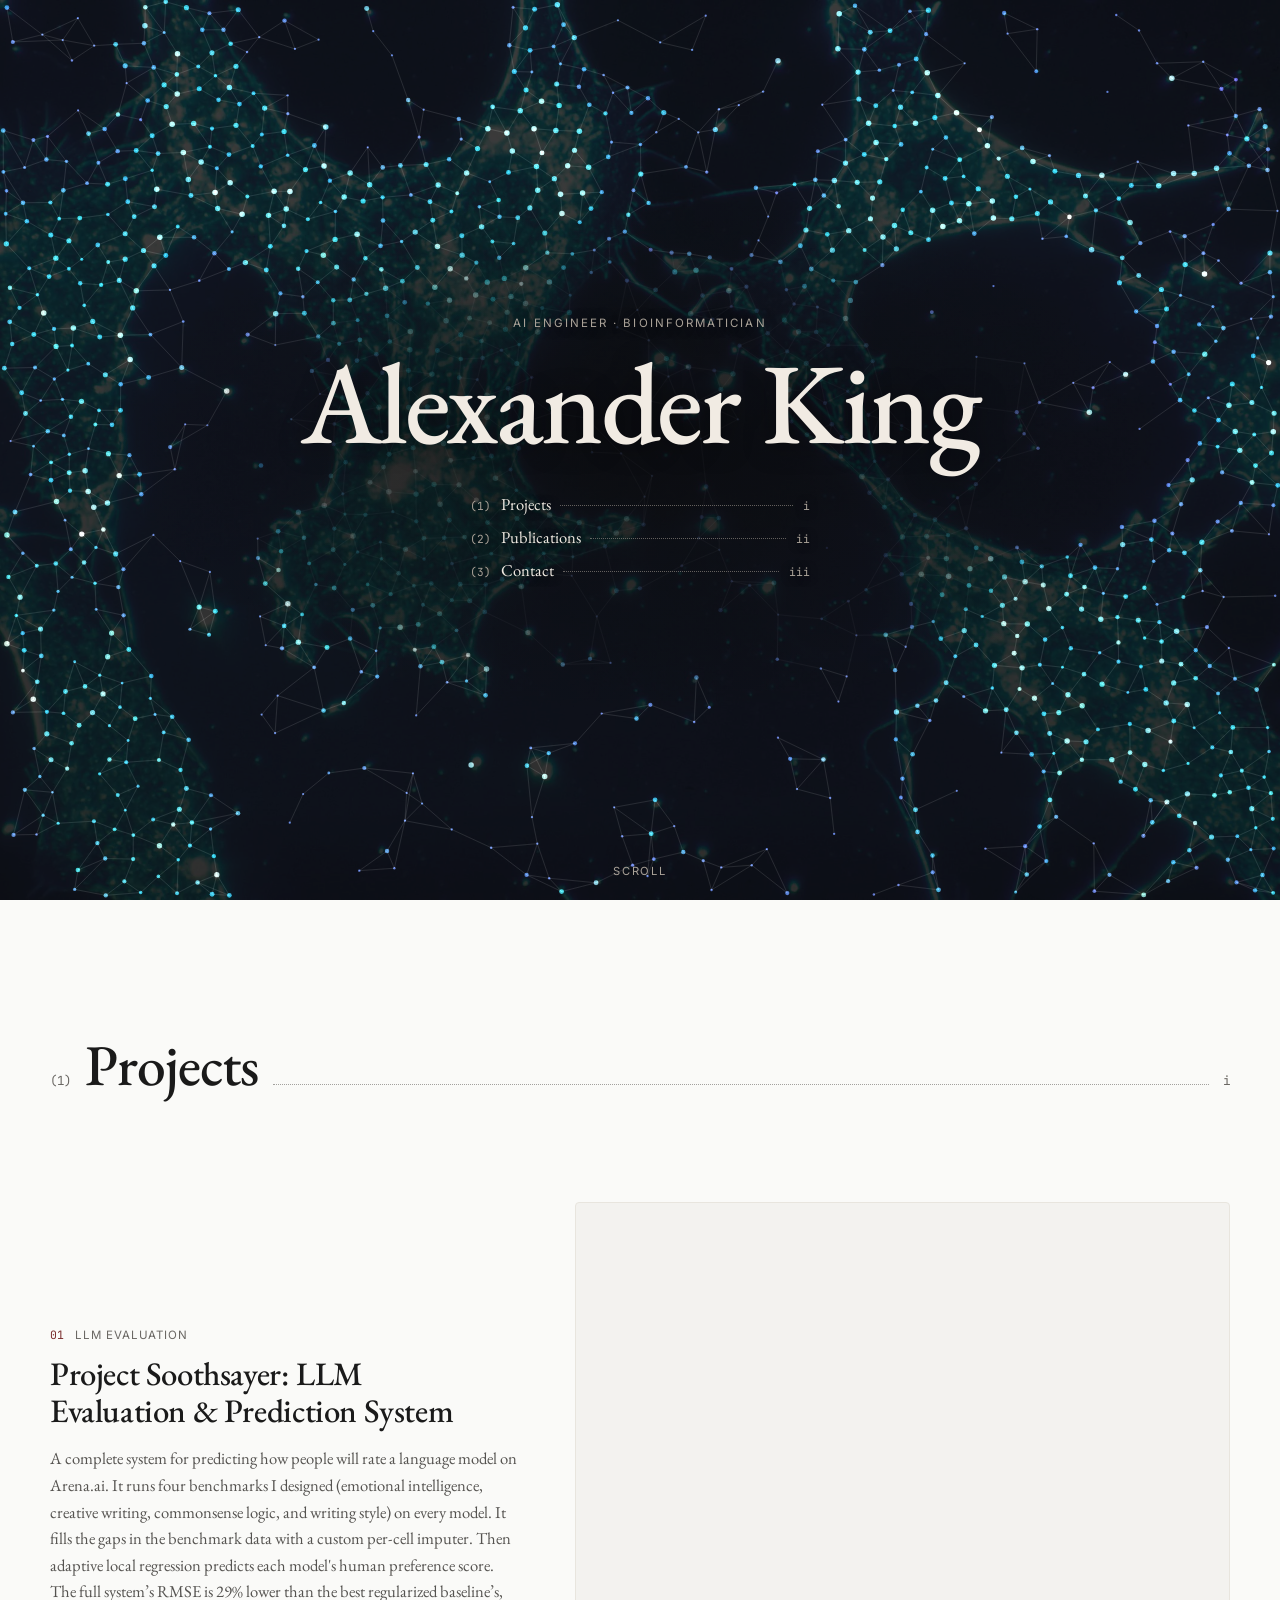
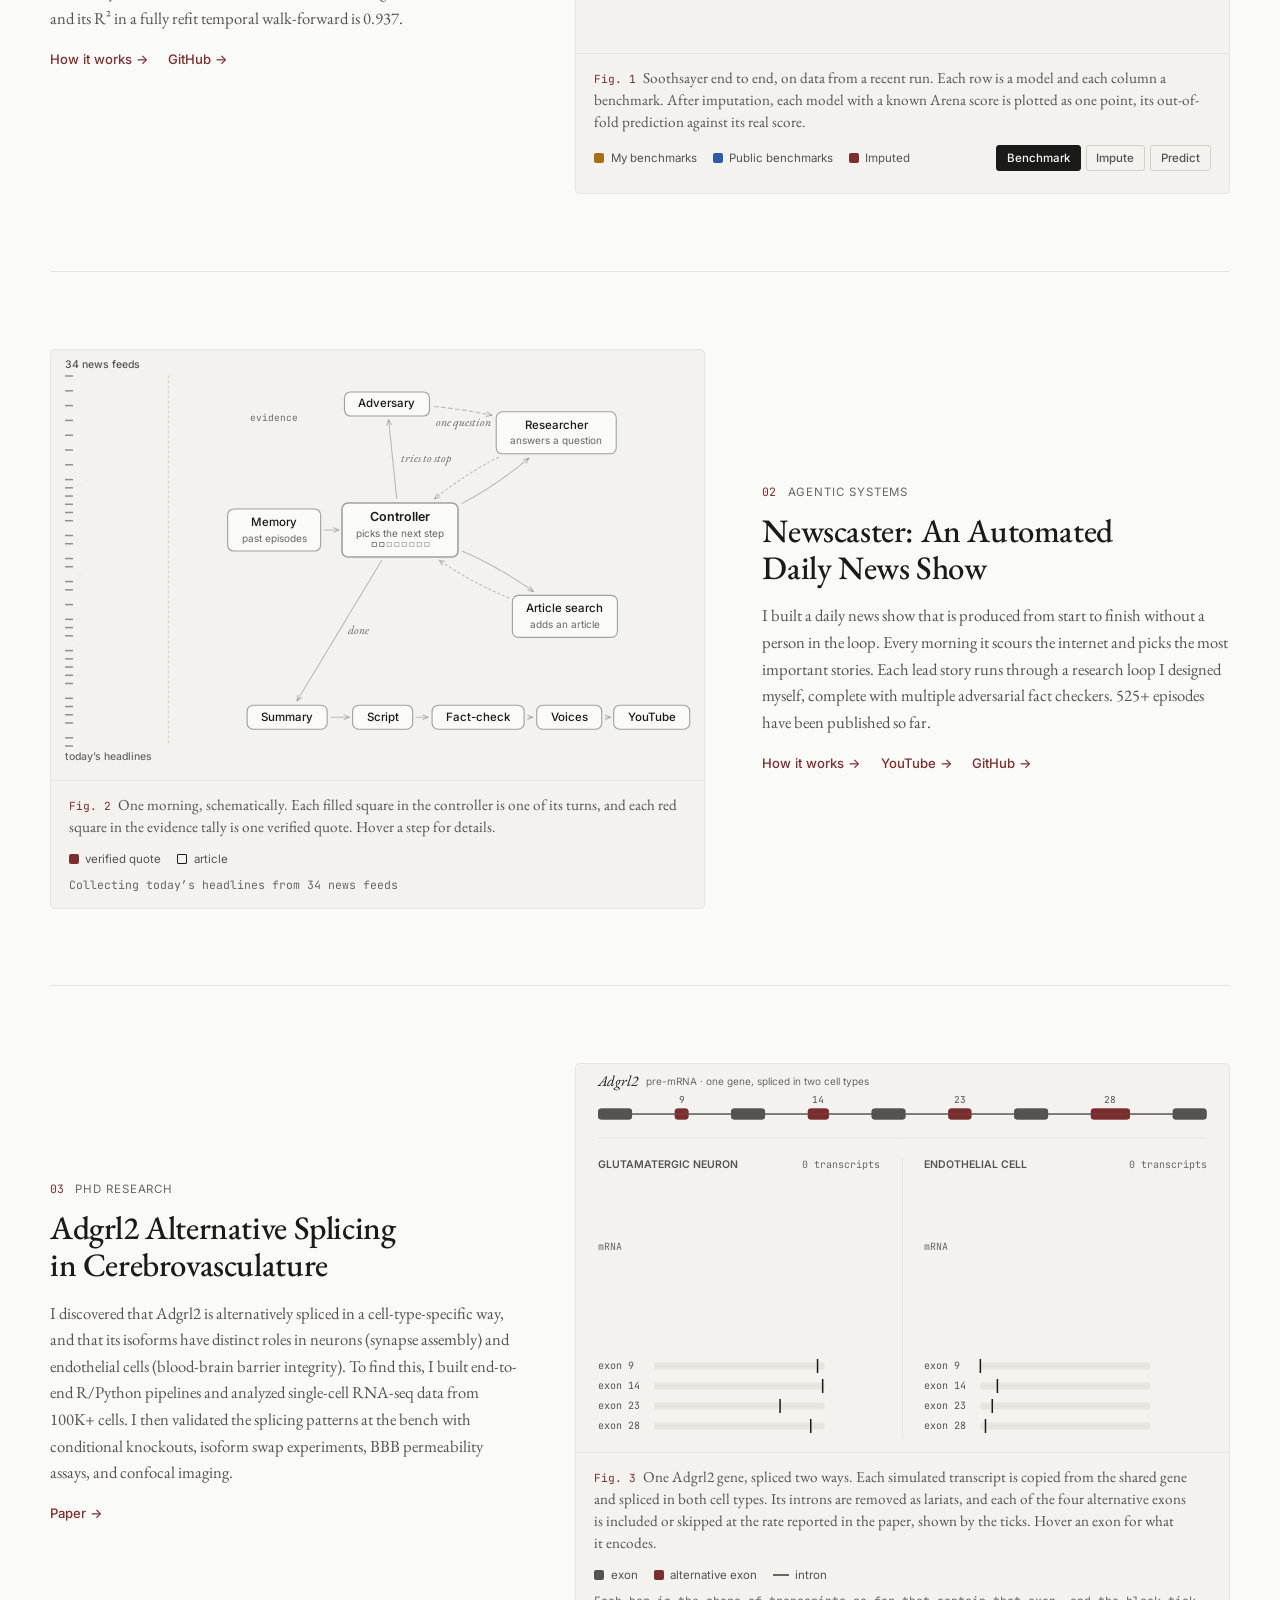
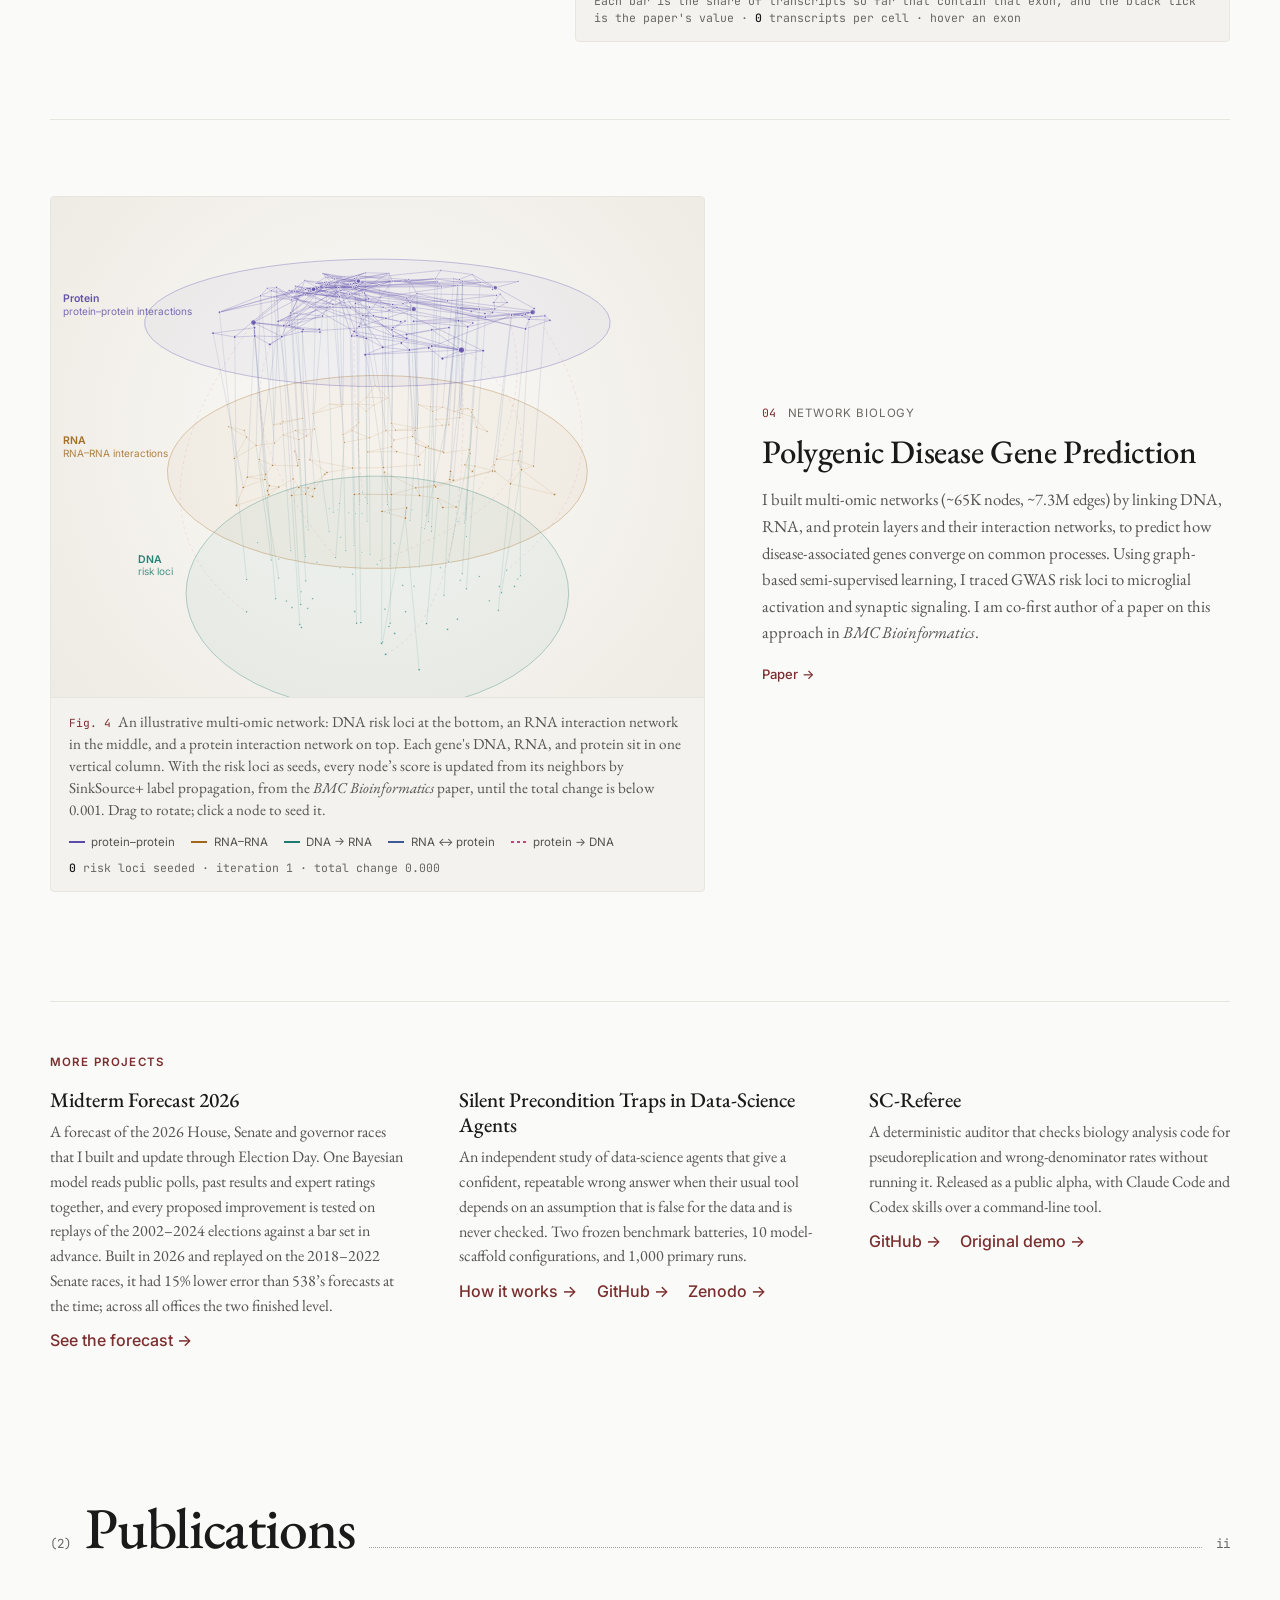
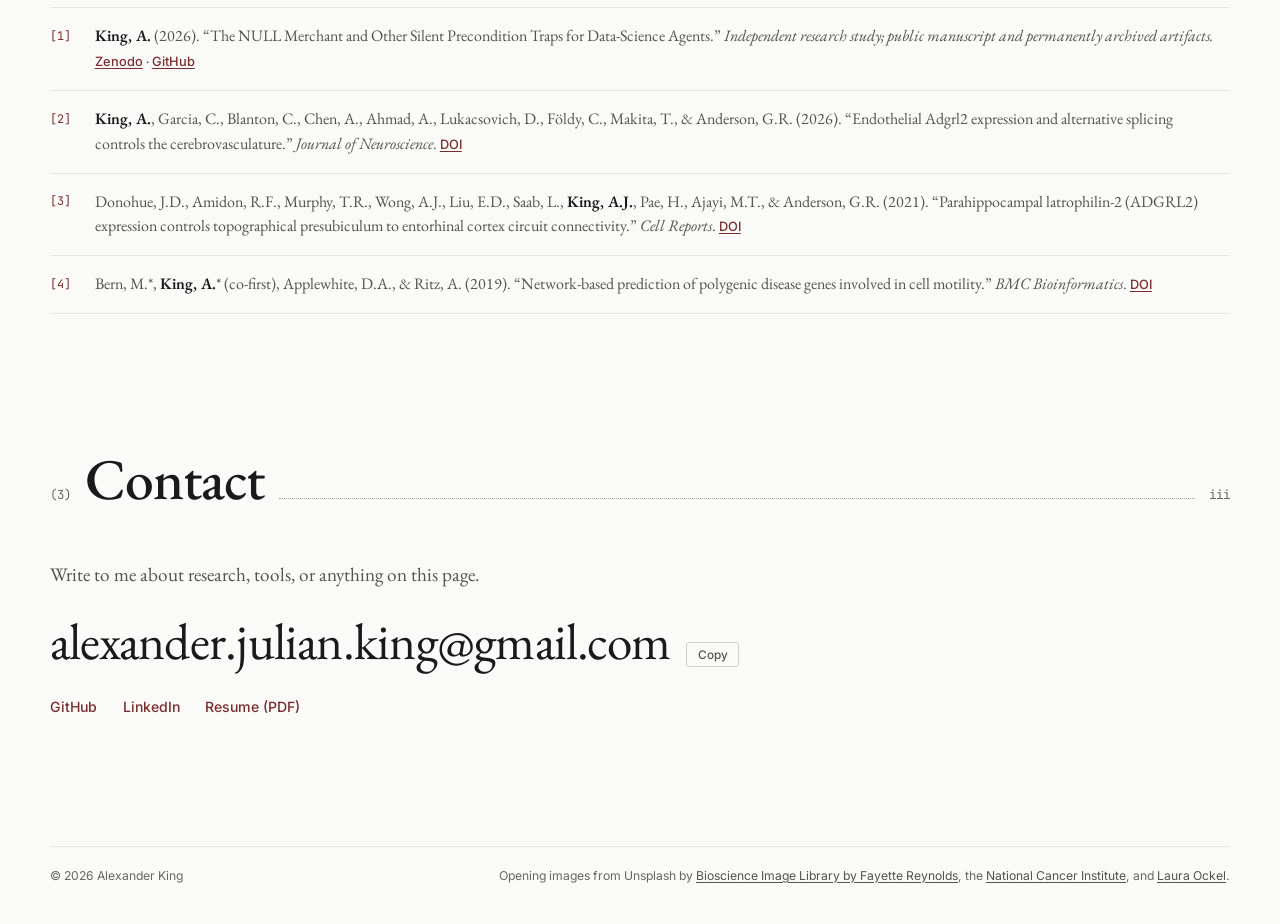
==== commit c3c43bbf: "Add the 2026 midterm forecast: hosted page and a More projects entry midterm_forecast_2026.html is e" ====
--- a/index.html
+++ b/index.html
@@ -388,6 +388,11 @@
     <h3 class="sub">More projects</h3>
     <ul class="more-list">
       <li class="rv">
+        <h4>Midterm Forecast 2026</h4>
+        <p>A forecast of the 2026 House, Senate and governor races that I built and update through Election Day. One Bayesian model reads public polls, past results and expert ratings together, and every proposed improvement is tested on replays of the 2002&ndash;2024 elections against a bar set in advance. Built in 2026 and replayed on the 2018&ndash;2022 Senate races, it had 15% lower error than 538&rsquo;s forecasts at the time; across all offices the two finished level.</p>
+        <p class="links"><a href="midterm_forecast_2026.html" target="_blank" rel="noopener">See the forecast &rarr;</a></p>
+      </li>
+      <li class="rv">
         <h4>Silent Precondition Traps in Data-Science Agents</h4>
         <p>An independent study of data-science agents that give a confident, repeatable wrong answer when their usual tool depends on an assumption that is false for the data and is never checked. Two frozen benchmark batteries, 10 model-scaffold configurations, and 1,000 primary runs.</p>
         <p class="links"><a href="nullmerchant_explainer.html" target="_blank" rel="noopener">How it works &rarr;</a><a href="https://github.com/AlexanderJulianKing/silent-precondition-traps" target="_blank" rel="noopener">GitHub &rarr;</a><a href="https://doi.org/10.5281/zenodo.21383254" target="_blank" rel="noopener">Zenodo &rarr;</a></p>
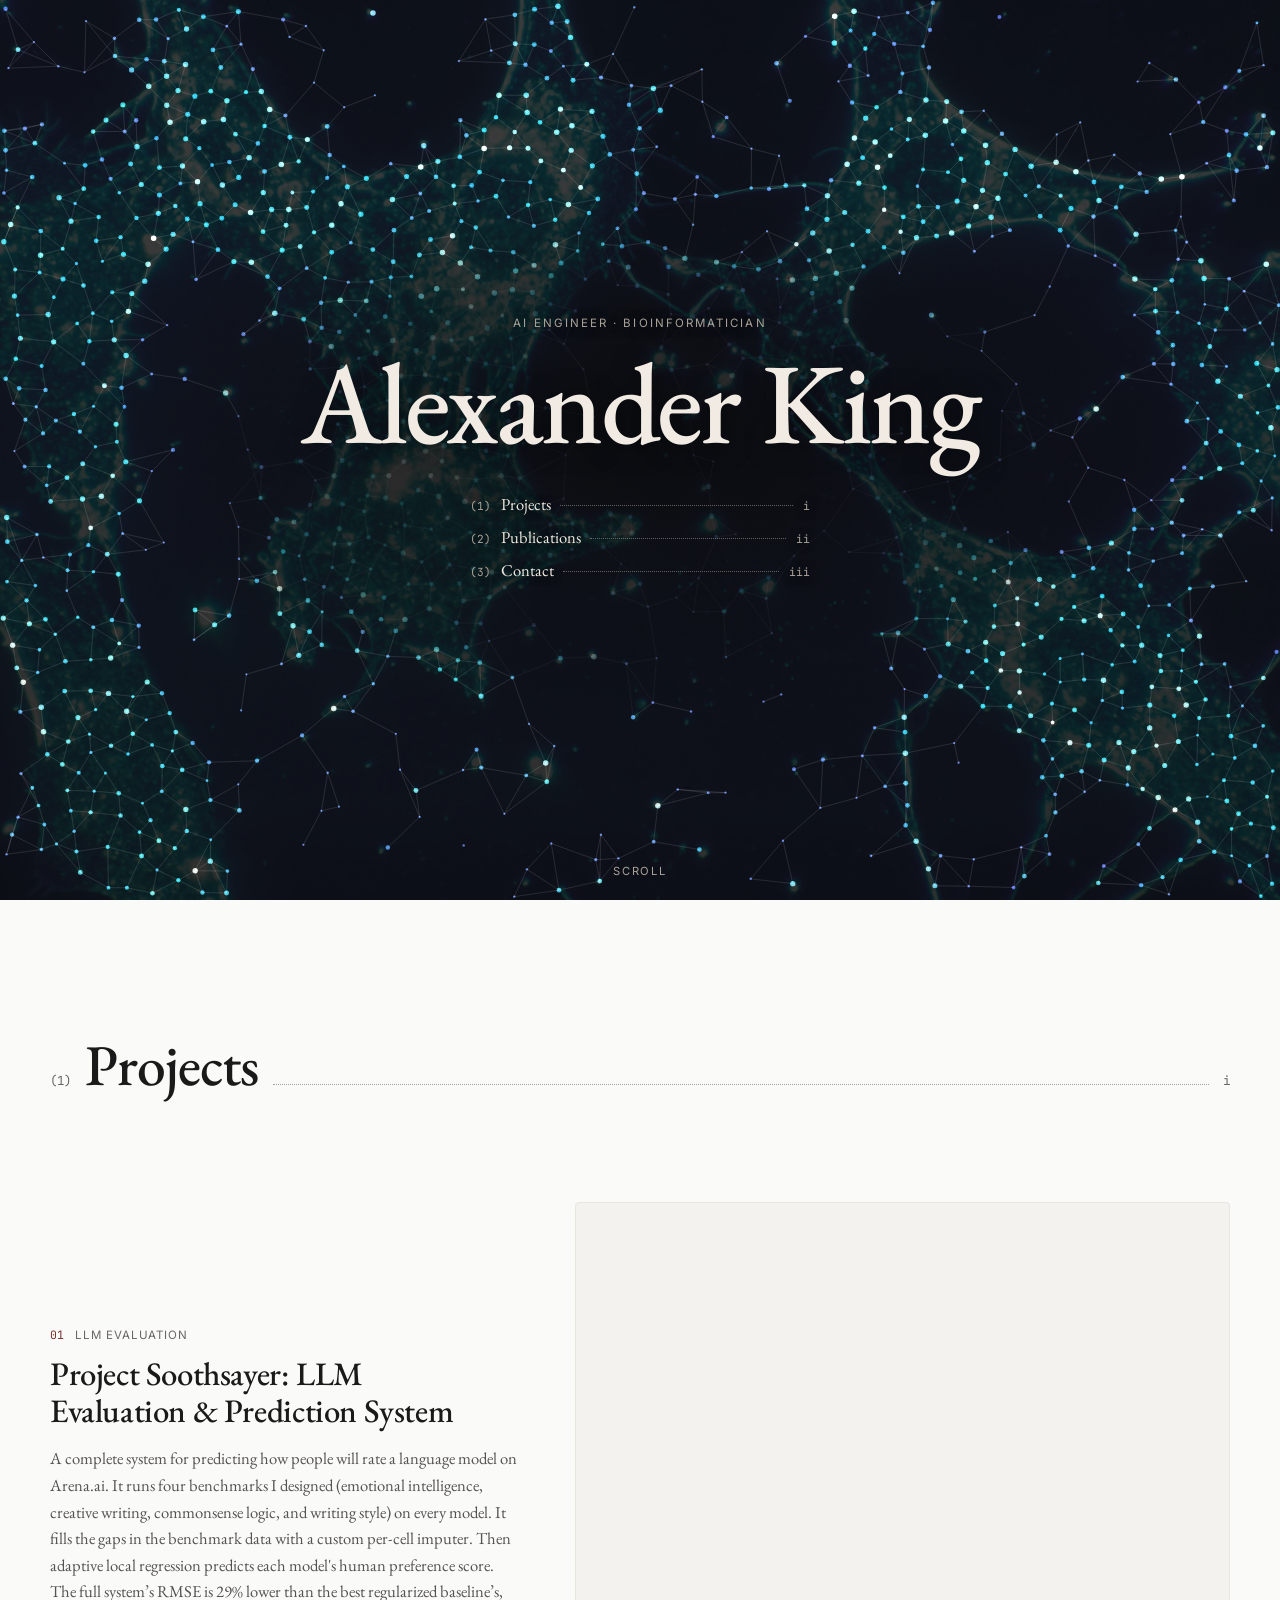
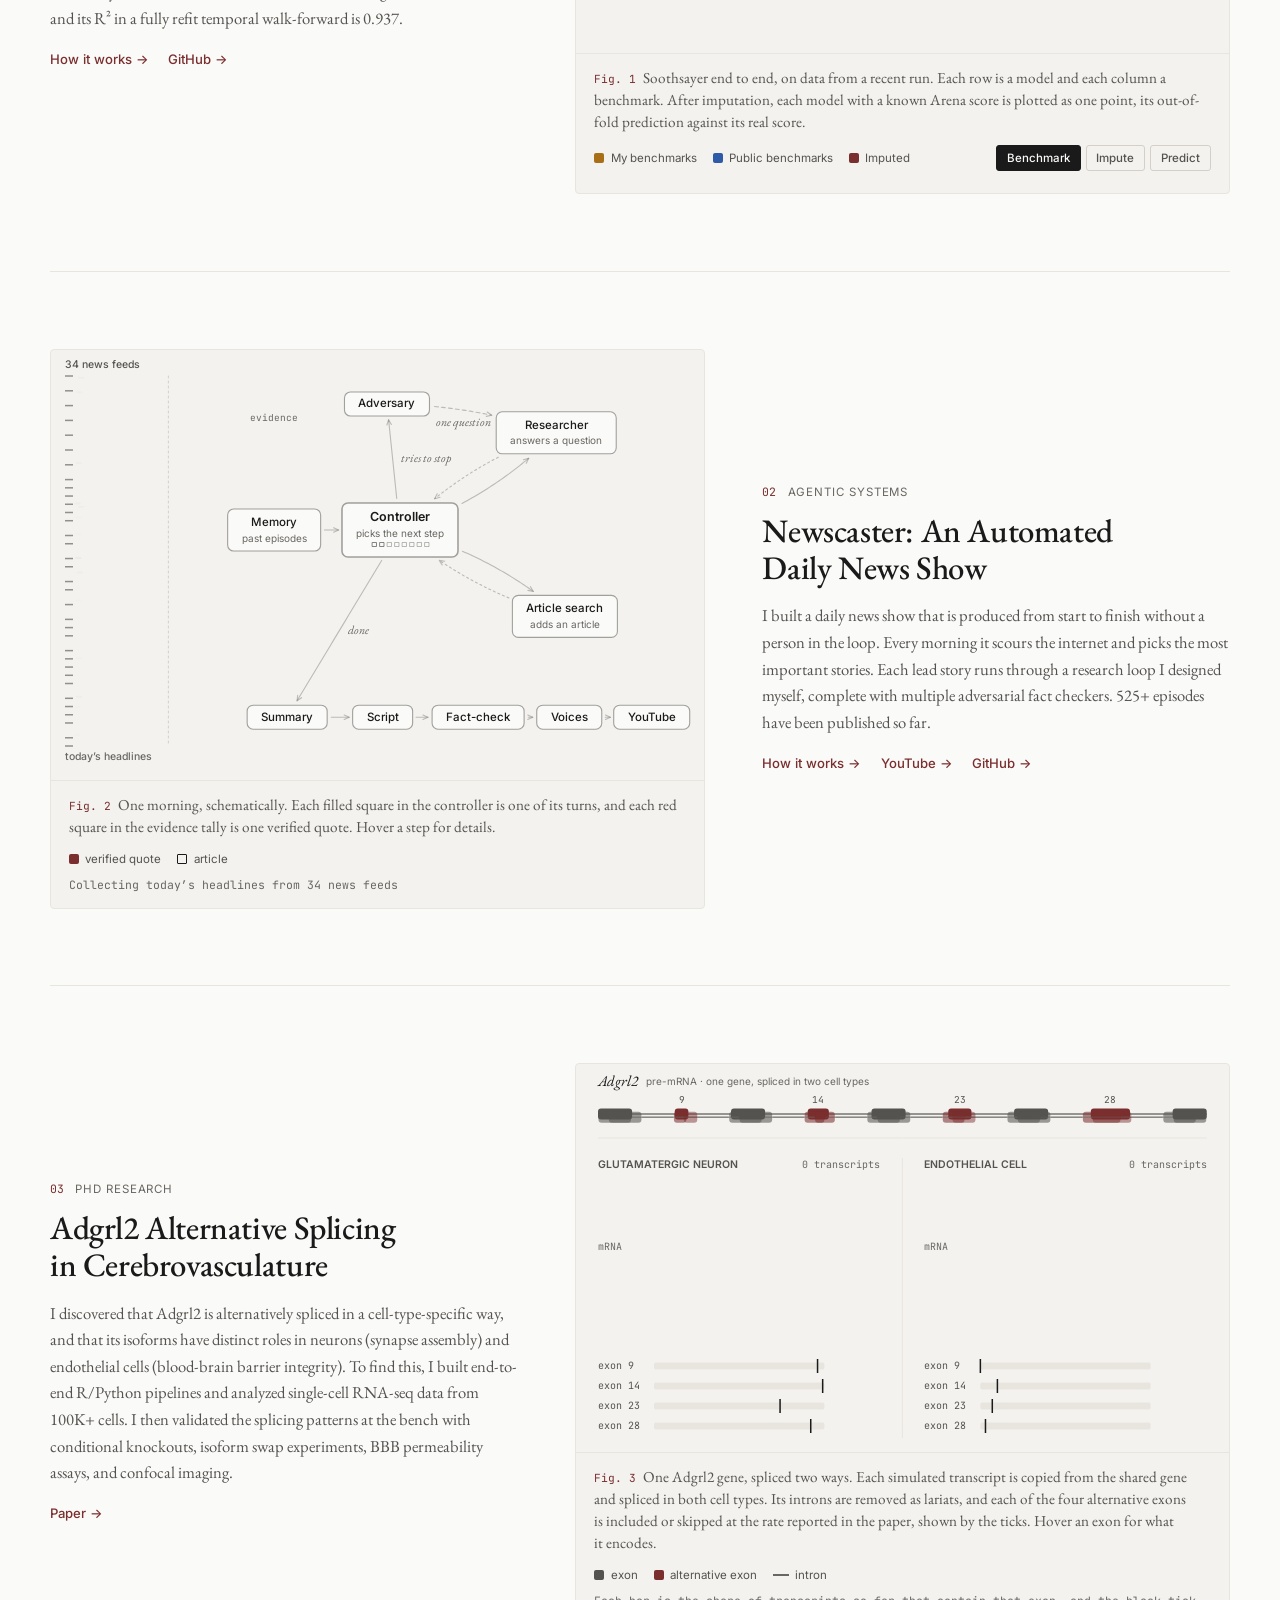
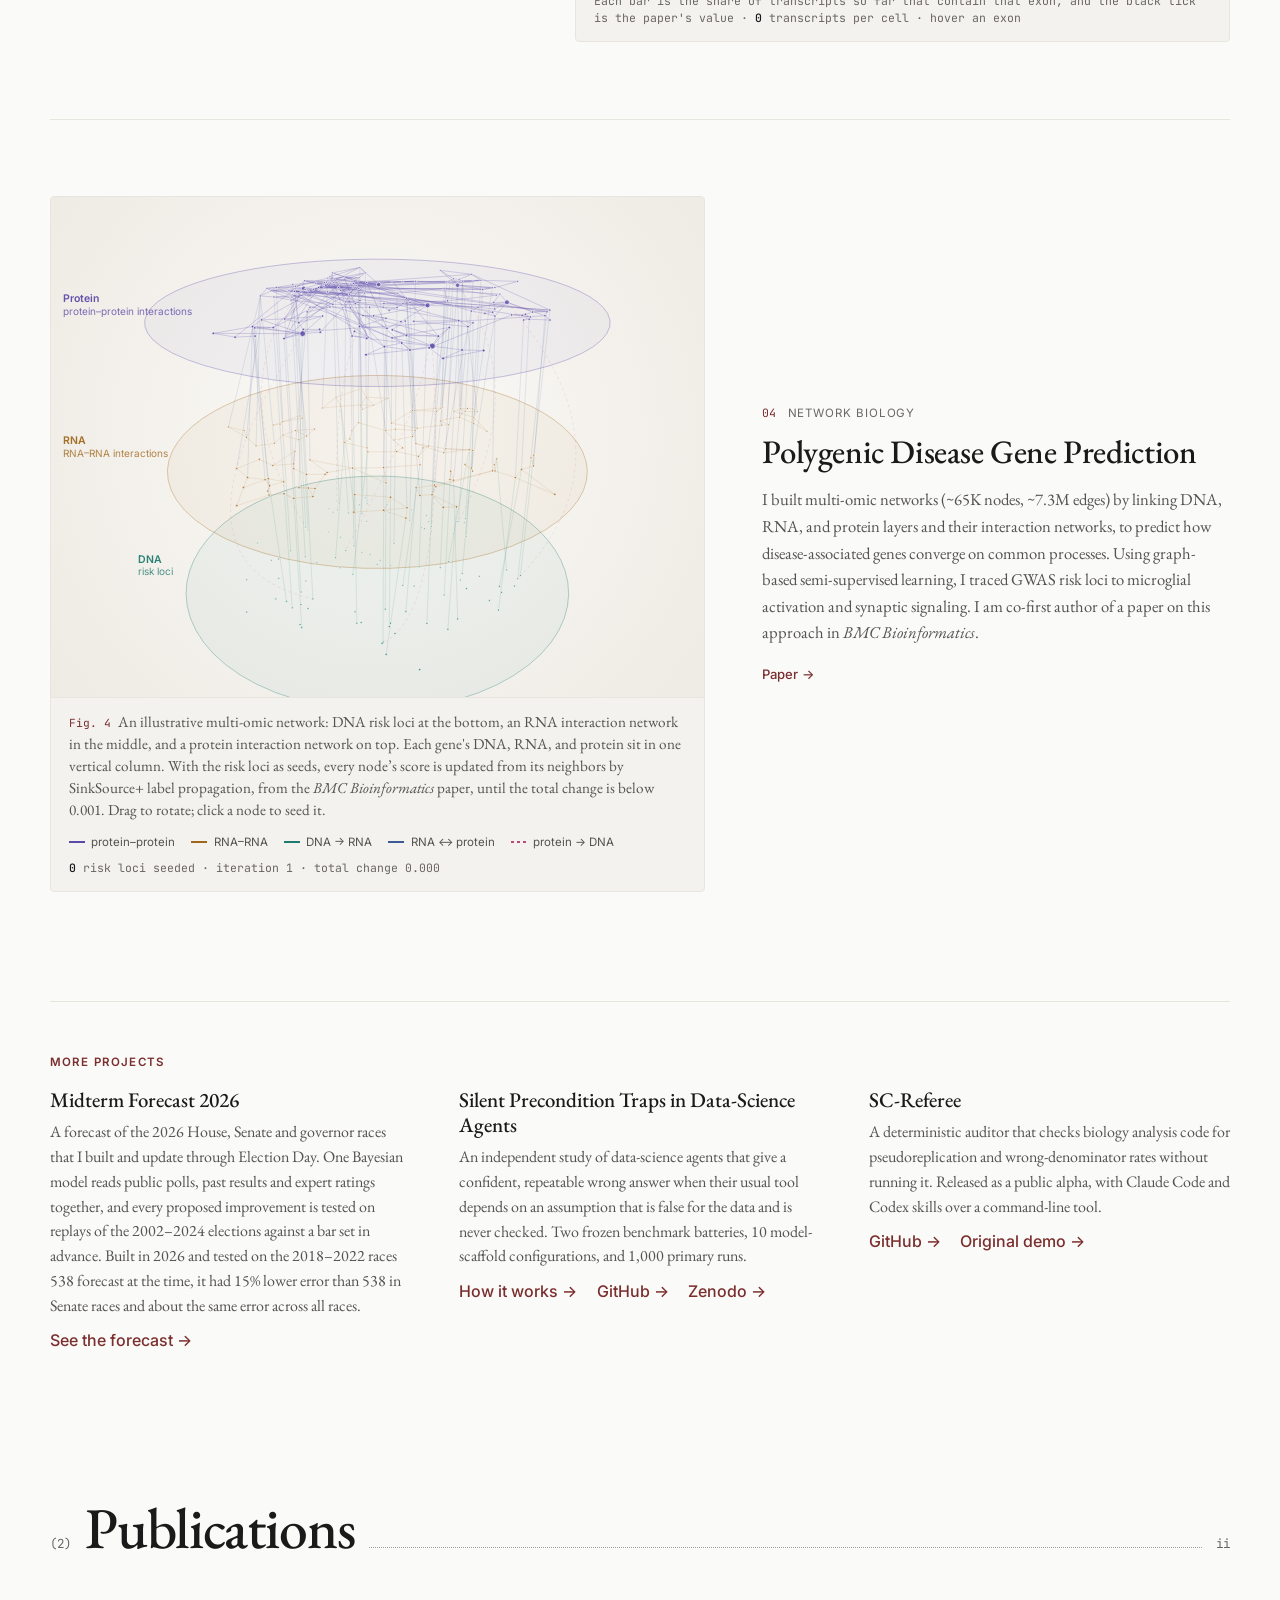
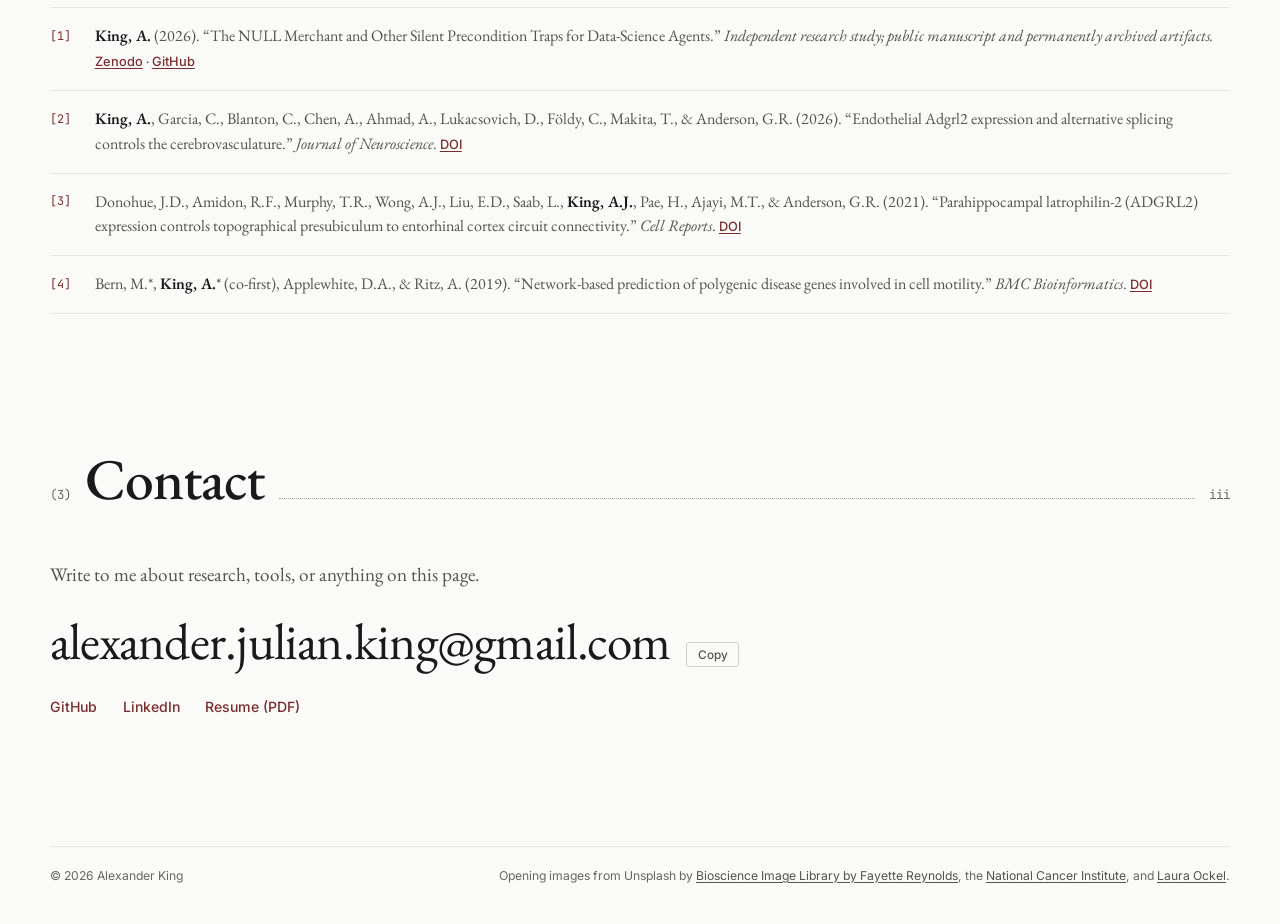
==== commit e467ad6c: "Forecast entry and page: say the 538 comparison plainly (15% lower Senate error, about the same over" ====
--- a/index.html
+++ b/index.html
@@ -389,7 +389,7 @@
     <ul class="more-list">
       <li class="rv">
         <h4>Midterm Forecast 2026</h4>
-        <p>A forecast of the 2026 House, Senate and governor races that I built and update through Election Day. One Bayesian model reads public polls, past results and expert ratings together, and every proposed improvement is tested on replays of the 2002&ndash;2024 elections against a bar set in advance. Built in 2026 and replayed on the 2018&ndash;2022 Senate races, it had 15% lower error than 538&rsquo;s forecasts at the time; across all offices the two finished level.</p>
+        <p>A forecast of the 2026 House, Senate and governor races that I built and update through Election Day. One Bayesian model reads public polls, past results and expert ratings together, and every proposed improvement is tested on replays of the 2002&ndash;2024 elections against a bar set in advance. Built in 2026 and tested on the 2018&ndash;2022 races 538 forecast at the time, it had 15% lower error than 538 in Senate races and about the same error across all races.</p>
         <p class="links"><a href="midterm_forecast_2026.html" target="_blank" rel="noopener">See the forecast &rarr;</a></p>
       </li>
       <li class="rv">
